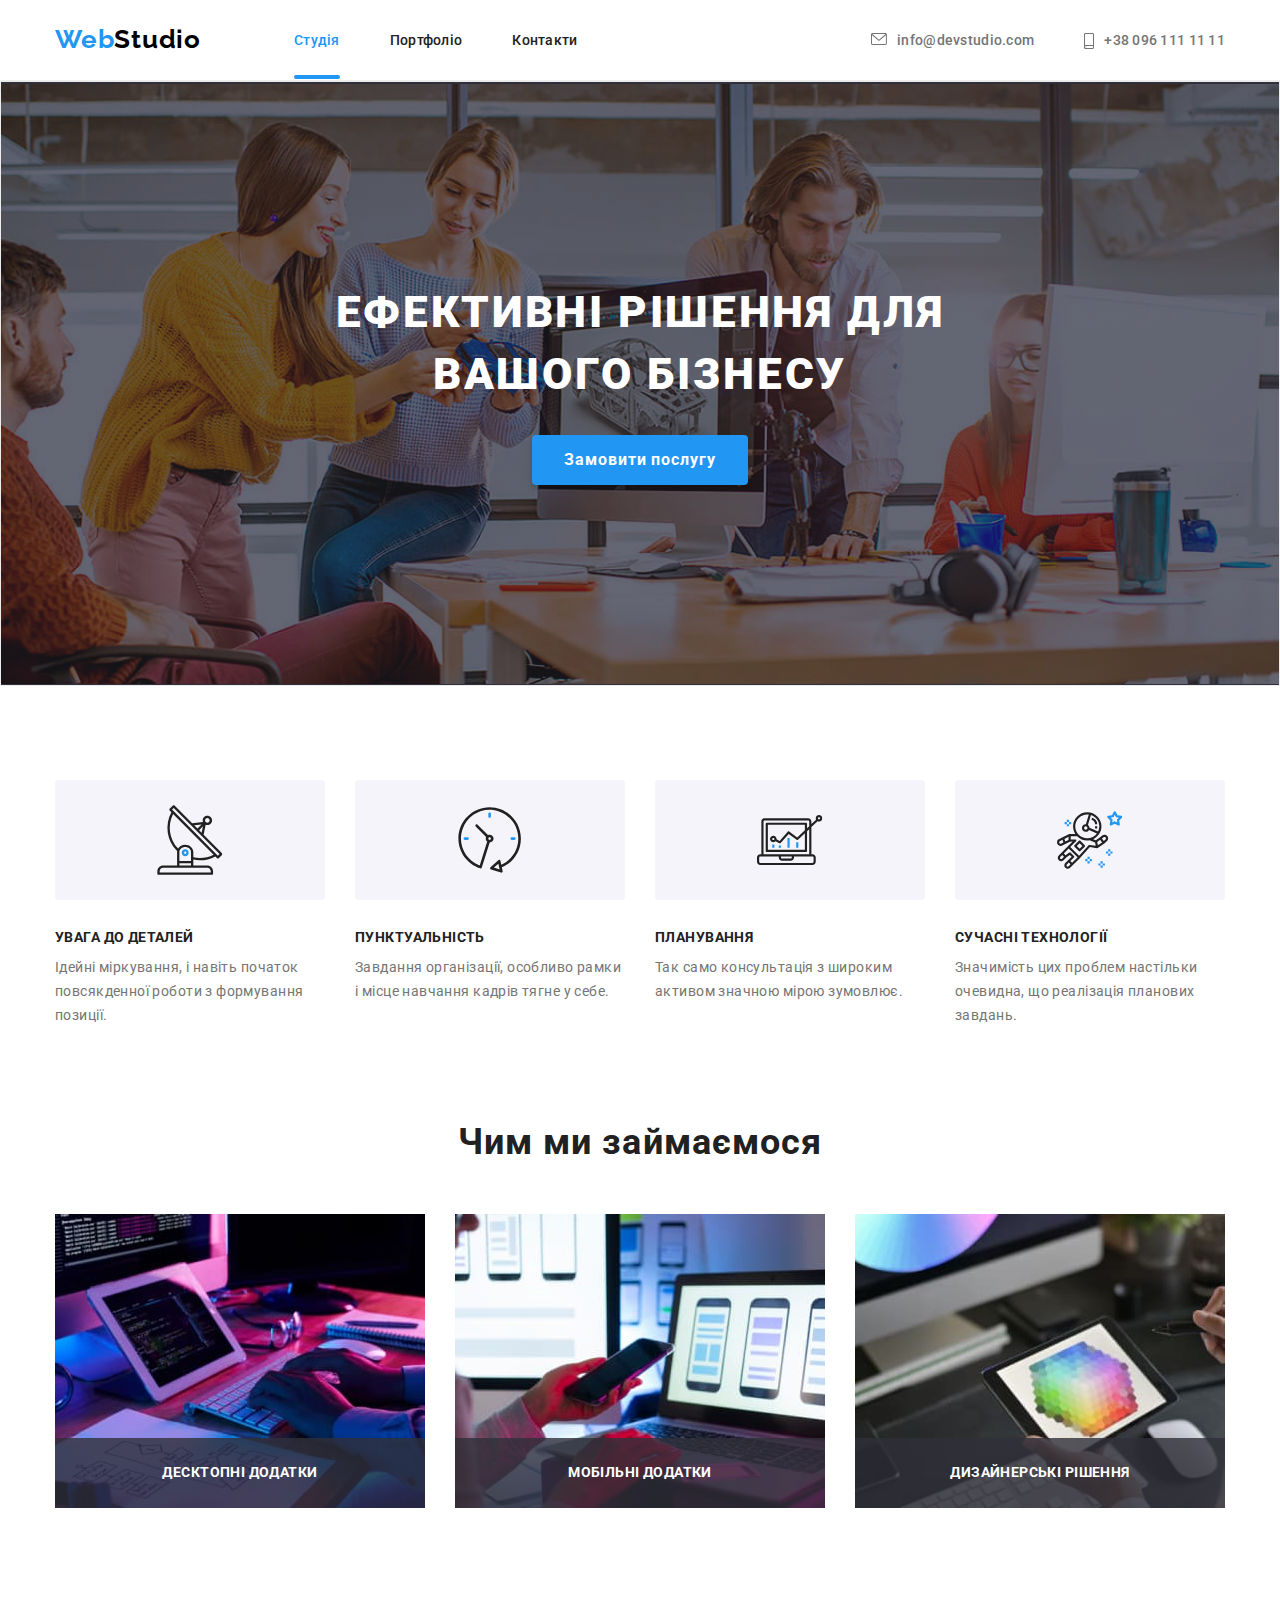
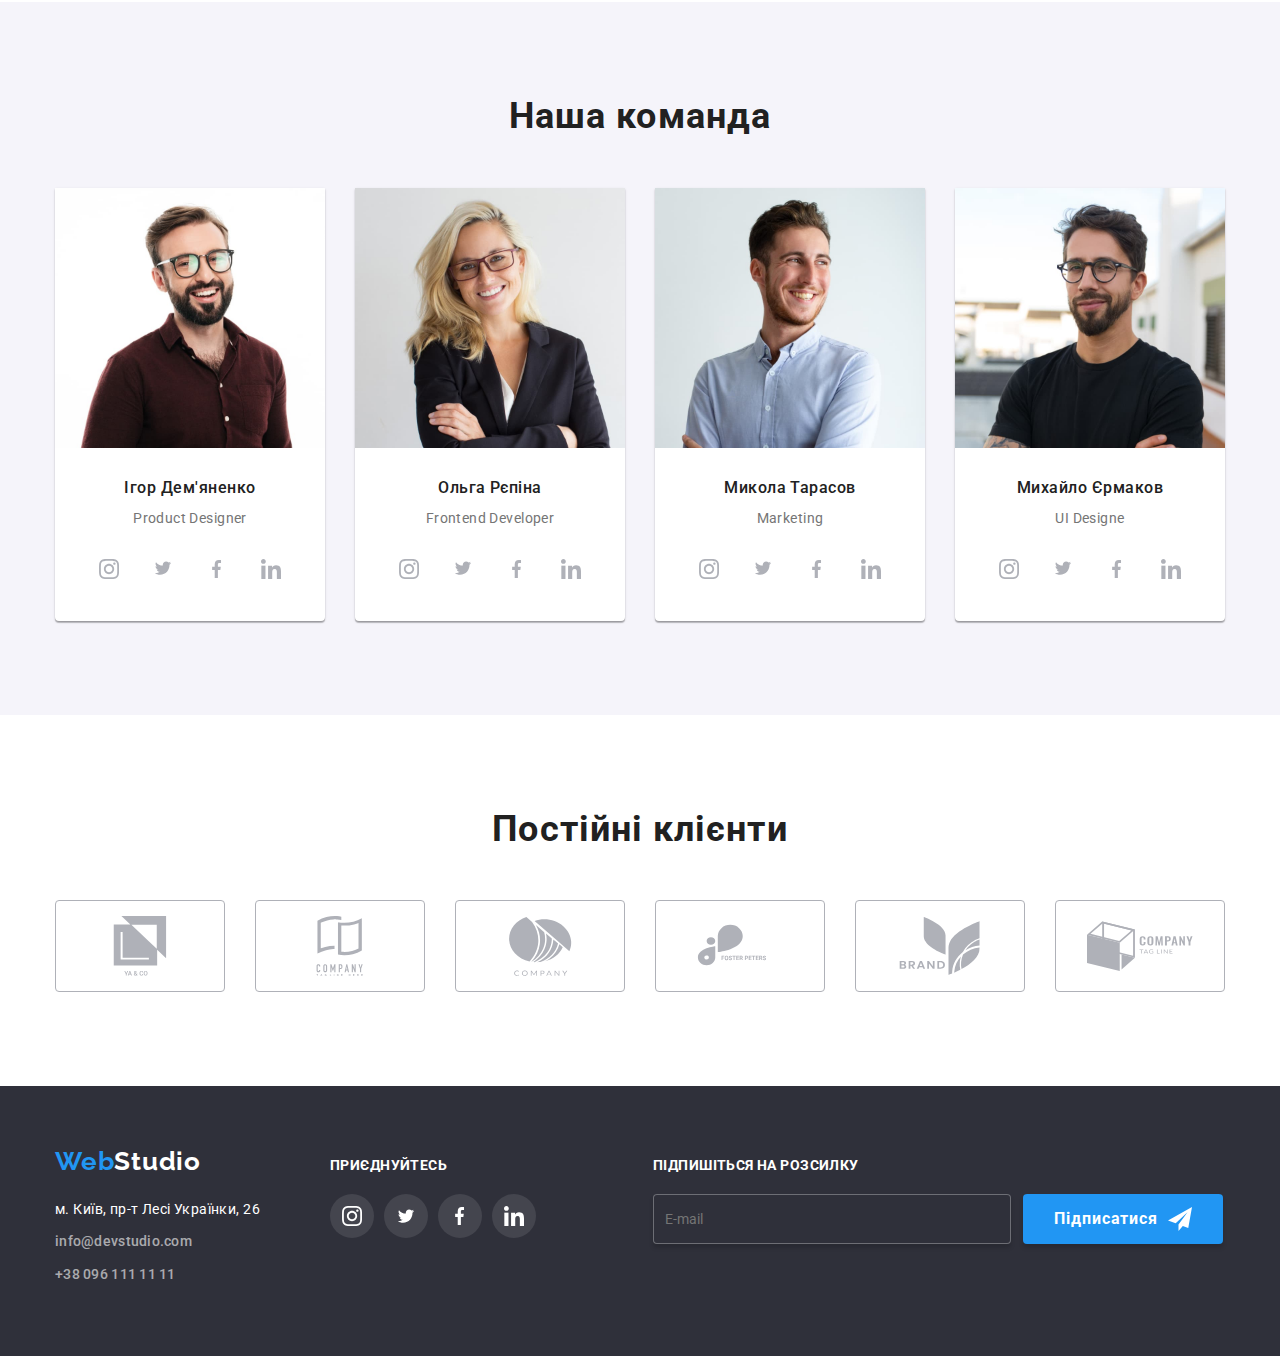
==== index.html @ 9fd71c1f "Добавляет файлы с прошлого ДЗ" ====
<!DOCTYPE html>
<html lang="uk">
  <head>
    <meta charset="UTF-8" />
    <meta http-equiv="X-UA-Compatible" content="IE=edge" />
    <meta name="viewport" content="width=device-width, initial-scale=1.0" />
    <link
      rel="stylesheet"
      href="https://cdnjs.cloudflare.com/ajax/libs/modern-normalize/1.1.0/modern-normalize.min.css"
    />
    <link rel="preconnect" href="https://fonts.googleapis.com" />
    <link rel="preconnect" href="https://fonts.gstatic.com" crossorigin />
    <link
      href="https://fonts.googleapis.com/css2?family=Raleway:wght@700&family=Roboto:wght@400;500;700;900&display=swap"
      rel="stylesheet"
    />
    <link rel="stylesheet" href="./css/styles.css" />
    <link rel="stylesheet" href="./css/main.min.css">
    <link rel="stylesheet" href="./css/modal.css">
    <title>Web Studio</title>
  </head>
  <body>
    <header class="header">
      <div class="container">
        <div class="header__flex">
            <nav class="header__nav">
              <a class="logo header__logo" href="./index.html"><span class="logo__cover">Web</span>Studio</a>
                <ul class="list header__list">
                  <li>
                    <a class="link header__link--active" href="./index.html">Студія</a>
                  </li>
                  <li>
                    <a class="link header__link" href="./portfolio.html">Портфоліо</a>
                  </li>
                  <li>
                    <a class="link header__link" href="#">Контакти</a>
                  </li>
                </ul>
              </nav>
            <ul class="list header__list-contact">
              <li>
                <a class="link contact header__contact" href="mailto:info@devstudio.com">
                    <svg width="16" height="12">
                    <use href="./images/icons.svg#envelope"></use>
                  </svg>info@devstudio.com
              </a>
              </li>
              <li>
                <a class="link contact header__contact" href="tel:+380961111111"><svg width="10" height="16">
                  <use class="icon" href="./images/icons.svg#smartphone">
                  </use>
                </svg>+38 096 111 11 11</a>
              </li>
            </ul>
        </div>
      </div>
    </header>
    <main>
      <section class="hero">
        <div class="container"> 
          <h1 class="hero__title">Ефективні рішення для вашого бізнесу</h1>
          <button class="button hero__button" data-modal-open type="button">
            <span class="button__text">Замовити послугу<span>
          </button>
        </div>
      </section>
      <section class="features">
        <div class="container">
            <h2 class="visually-hidden">Особливості</h2>
          <ul class="list list-cards">
            <li class="list-cards__card">
              <div class="features__icon">
                <svg width="65.32" height="70">
                  <use href="./images/icons.svg#group"></use>
                </svg>
              </div>
              <h3 class="features__title">Увага до деталей</h3>
              <p class="features__text">
                Ідейні міркування, і навіть початок повсякденної роботи з формування позиції.
              </p>
            </li>
            <li class="list-cards__card">
              <div class="features__icon">
                <svg width="65.32" height="70">
                  <use href="./images/icons.svg#clock"></use>
                </svg>
              </div>
              <h3 class="features__title">Пунктуальність</h3>
              <p class="features__text">Завдання організації, особливо рамки і місце навчання кадрів тягне у себе.</p>
            </li>
            <li class="list-cards__card">
              <div class="features__icon">
                <svg width="65.32" height="70">
                  <use href="./images/icons.svg#diagram"></use>
                </svg>
              </div>
              <h3 class="features__title">Планування</h3>
              <p class="features__text">Так само консультація з широким активом значною мірою зумовлює.</p>
            </li>
            <li class="list-cards__card">
              <div class="features__icon">
                <svg width="65.32" height="70">
                  <use href="./images/icons.svg#astronaut"></use>
                </svg>
              </div>
              <h3 class="features__title">Сучасні технології</h3>
              <p class="features__text">
                Значимість цих проблем настільки очевидна, що реалізація планових завдань.
              </p>
            </li>
          </ul>
        </div>
      </section>
      <section class="development">
        <div class="container">
            <h2 class="title title--center">Чим ми займаємося</h2>
          <ul class="list list-cards">
            <li class="development__item"><img src="./images/1.jpg" alt="розробка програми" width="370" height="294" />
            <div class="development__label">
                <h3 class="development__title">Десктопні додатки</h3>
              </div>
            </li>
            <li class="development__item">
              <img 
                src="./images/2.jpg"
                alt="розробка дизайну для мобільних програм"
                width="370"
                height="294"
              />
              <div class="development__label">
                <h3 class="development__title">Мобільні додатки</h3>
              </div>
            </li>
            <li class="development__item">
              <img src="./images/3.jpg" alt="вибір кольору до дизайну" width="370" height="294" />
              <div class="development__label">
                <h3 class="development__title">Дизайнерські рішення</h3>
              </div>
            </li>
          </ul>
        </div>
      </section>
     <section class="employee">
        <div class="container">
          <h2 class="title title--center">Наша команда</h2>
          <ul class="list list-cards">
            <li class="list-cards__card employee__cart">
              <img
                src="./images/4.jpg"
                alt="чоловік у червоній сорочці на білому тлі"
                width="270"
                height="260"
              />
              <div class="employee__label">
                <h3 class="employee__title">Ігор Дем'яненко</h3>
                <span class="employee__text">Product Designer</span>
                <ul class="list list-social employee__list">
                <li class="list-social__item">
                  <a class="link-social" href="">
                    <svg width="20" height="20">
                      <use href="./images/icons.svg#instagram"></use>
                    </svg>
                  </a>
                </li>
                <li class="list-social__item">
                  <a class="link-social" href="">
                    <svg width="20" height="16.25">
                      <use href="./images/icons.svg#twitter"></use>
                    </svg>
                  </a>
                </li>
                <li class="list-social__item">
                  <a class="link-social" href="">
                    <svg class="social-icon" width="10" height="20">
                      <use href="./images/icons.svg#facebook"></use>
                    </svg>
                  </a>
                </li>
                <li class="list-social__item">
                  <a class="link-social" href="">
                    <svg class="social-icon" width="20" height="20">
                      <use href="./images/icons.svg#linkedin"></use>
                    </svg>
                  </a>
                </li>
              </ul>
            </div>
            </li>
            <li class="list-cards__card employee__cart">
              <img
                src="./images/5.jpg"
                alt="женьшина в чорний жакет на білому тлі"
                width="270"
                height="260"
              />
              <div class="employee__label">
                <h3 class="employee__title">Ольга Рєпіна</h3>
                <span class="employee__text">Frontend Developer</span>
                <ul class="list list-social employee__list">
                  <li class="list-social__item">
                    <a class="link-social" href="">
                    <svg width="20" height="20">
                      <use href="./images/icons.svg#instagram"></use>
                    </svg>
                  </a>
                </li>
                <li class="list-social__item">
                  <a class="link-social" href="">
                    <svg width="20" height="16.25">
                      <use href="./images/icons.svg#twitter"></use>
                    </svg>
                  </a>
                </li>
                <li class="list-social__item">
                  <a class="link-social" href="">
                    <svg class="social-icon" width="10" height="20">
                      <use href="./images/icons.svg#facebook"></use>
                    </svg>
                  </a>
                </li>
                <li class="list-social__item">
                  <a class="link-social" href="">
                    <svg class="social-icon" width="20" height="20">
                      <use href="./images/icons.svg#linkedin"></use>
                    </svg>
                  </a>
                </li>
              </ul>
              </div>
            </li>
            <li class="list-cards__card employee__cart">
              <img
                src="./images/6.jpg"
                alt="чоловік у синій сорочці на білому тлі"
                width="270"
                height="260"
              />
              <div class="employee__label">
                <h3 class="employee__title">Микола Тарасов</h3>
                <span class="employee__text">Marketing</span>
                <ul class="list list-social employee__list">
                  <li class="list-social__item">
                    <a class="link-social" href="">
                    <svg width="20" height="20">
                      <use href="./images/icons.svg#instagram"></use>
                    </svg>
                    </a>
                </li>
                <li class="list-social__item">
                  <a class="link-social" href="">
                    <svg width="20" height="16.25">
                      <use href="./images/icons.svg#twitter"></use>
                    </svg>
                  </a>
                </li>
                <li class="list-social__item">
                  <a class="link-social" href="">
                    <svg class="social-icon" width="10" height="20">
                      <use href="./images/icons.svg#facebook"></use>
                    </svg>
                  </a>
                </li>
                <li class="list-social__item">
                  <a class="link-social" href="">
                    <svg class="social-icon" width="20" height="20">
                      <use href="./images/icons.svg#linkedin"></use>
                    </svg>
                  </a>
                </li>
              </ul>
              </div>
            </li>
            <li class="list-cards__card employee__cart">
              <img
                src="./images/7.jpg"
                alt="чоловік у чорній футболці на даху"
                width="270"
                height="260"
              />
              <div class="employee__label">
                <h3 class="employee__title">Михайло Єрмаков</h3>
                <span class="employee__text">UI Designe</span>
                  <ul class="list list-social employee__list">
                <li class="list-social__item">
                  <a class="link-social" href="">
                    <svg width="20" height="20">
                      <use href="./images/icons.svg#instagram"></use>
                    </svg>
                  </a>
                </li>
                <li class="list-social__item">
                  <a class="link-social" href="">
                    <svg width="20" height="16.25">
                      <use href="./images/icons.svg#twitter"></use>
                    </svg>
                  </a>
                </li>
                <li class="list-social__item">
                  <a class="link-social" href="">
                    <svg class="social-icon" width="10" height="20">
                      <use href="./images/icons.svg#facebook"></use>
                    </svg>
                  </a>
                </li>
                <li class="list-social__item">
                  <a class="link-social" href="">
                    <svg class="social-icon" width="20" height="20">
                      <use href="./images/icons.svg#linkedin"></use>
                    </svg>
                  </a>
                </li>
              </ul>
              </div>
            </li>
          </ul>
        </div>
      </section>
      <section  class="clients">
        <div class="container">
          <h2 class="title title--center">Постійні клієнти</h2>
          <ul class="list">
            <li>
              <a class="clients__link" href="">
                <svg width="106" height="60">
                  <use href="./images/icons.svg#company-1"></use>
                </svg>
              </a>
            </li>
            <li>
              <a class="clients__link" href="">
                <svg width="106" height="60">
                  <use href="./images/icons.svg#company-2"></use>
                </svg>
              </a>
            </li>
            <li>
              <a class="clients__link" href="">
                <svg width="106" height="60">
                  <use href="./images/icons.svg#company-3"></use>
                </svg>
              </a>
            </li>
            <li>
              <a class="clients__link" href="">
                <svg width="106" height="60">
                  <use href="./images/icons.svg#company-4"></use>
                </svg>
              </a>
            </li>
            <li>
              <a class="clients__link" href="">
                <svg width="106" height="60">
                  <use href="./images/icons.svg#company-5"></use>
                </svg>
              </a>
            </li>
            <li>
              <a class="clients__link" href="">
                <svg width="106" height="60">
                  <use href="./images/icons.svg#company-6"></use>
                </svg>
              </a>
            </li>
          </ul>
        </div>
      </section>
    </main>
    <footer class="footer">
      <div class="container footer__container">
        <div class="footer__contact"> 
          <a class="logo footer__logo" href="./index.html">
          <span class="logo__cover">Web</span>Studio</a>
        <address class="list footer__list">
          <li class="footer__item"><span class="footer__text">м. Київ, пр-т Лесі Українки, 26</span></li>
          <li class="footer__item"><a class="link contact" href="mailto:info@devstudio.com">info@devstudio.com</a></li>
          <li class="footer__item"><a class="link contact" href="tel:+380961111111">+38 096 111 11 11</a></li>
        </address>
      </div>
        <div class="footer__social">
          <h3 class="footer__title">Приєднуйтесь</h3>
          <ul class="list list-social" >
            <li class="list-social__item">
              <a  class="link-social footer__link-social" href="">
                <!-- class="social-icon" -->
                <svg width="20" height="20">
                  <use href="./images/icons.svg#instagram"></use>
                </svg>
              </a>
            </li>
            <li class="list-social__item">
              <a class="link-social footer__link-social" href="">
                <svg width="20" height="16.25">
                  <use href="./images/icons.svg#twitter"></use>
                </svg>
              </a>
            </li>
            <li class="list-social__item">
              <a class="link-social footer__link-social" href="">
                <svg class="social-icon" width="10" height="20">
                  <use href="./images/icons.svg#facebook"></use>
                </svg>
              </a>
            </li>
            <li class="list-social__item">
              <a class="link-social footer__link-social" href="">
                <svg width="20" height="20">
                  <use href="./images/icons.svg#linkedin"></use>
                </svg>
              </a>
            </li>
          </ul>
        </div>
        <div class="footer__subscription">
          <h3 class="footer__title">Підпишіться на розсилку</h3>
          <form class="footer__form" name="subscription-form">
            <label for="subscription" class="visually-hidden">E-mail</label>
            <input type="email" id="subscription" class="footer__input" placeholder="E-mail">
            <button type="submit" class="button footer__button">
            <span class="button__text">Підписатися</span>
            <svg class="footer__icon" width="24" height="24">
              <use href="./images/icons.svg#send-icon"></use>
            </svg>
          </button>
        </form>
        </div>
      </div>
    </footer>
    <div class="backdoor is-hidden" data-modal>
      <div class="modal">
        <buttom class="button-close modal__button-close" type="buttom" data-modal-close>
          <svg width="18" height="18">
            <use href="./images/icons.svg#close-icon"></use>
          </svg>
        </buttom>
        <form class="form modal__form">
            <h3 class="title title--center modal__title">Залиште свої дані, ми вам передзвонимо</h3>
            <div class="modal__field">
              <label for="name" class="form__label modal__label">Ім'я</label>
              <input type="text" name="user-name" id="name" class="form__input modal__input">
                <svg width="18" height="18" class="modal__icon">
                  <use href="./images/icons.svg#person-icon"></use>
                </svg>
            </div>
            <div class="modal__field">
              <label for="tel" class="form__label modal__label">Телефон</label>
              <input type="text" name="user-tel" id="tel" class="form__input modal__input">
              <svg width="18" height="18" class="modal__icon">
                <use href="./images/icons.svg#phone-icon"></use>
              </svg>
            </div>
            <div class="modal__field">
              <label for="email" class="form__label modal__label">Пошта</label>
              <input type="email" name="user-email" id="email" class="form__input modal__input">
              <svg width="18" height="18" class="modal__icon">
                <use href="./images/icons.svg#email-icon"></use>
              </svg>
            </div>
            <div class="modal__field">
              <label for="comment" class="form__label modal__ladel">Коментар</label>
              <textarea name="user-comment" id="comment" class="form__input form__comment modal__input modal__comment" placeholder="Введіть текст"></textarea>
            </div>
            <div class="checkbox modal__checkbox">
              <input type="checkbox" name="contract" id="contract" class="checkbox__input visually-hidden">
              <svg width="16" height="15" class="checkbox__icon modal__checkbox-icon">
                <use href="./images/icons.svg#check-icon"></use>
              </svg>
              <label class="modal__text" for="contract"> 
                <p>
                Погоджуюся з розсилкою та приймаю
                <a href="" class="modal__link">Умови договору</a>
                </p>
              </label>
            </div>
            <button type="submit" class="button modal__buttom"><span class="button__text">Відправити</span></button>
          </form>
      </div>
    </div>
    <script src="./js/modal.js"></script>
  </body>
</html>
---- css/main.min.css ----
body{color:#757575;background-color:#fff;font-family:"Roboto",sans-serif;font-size:14px;letter-spacing:.03em}img{display:block;max-width:100%;height:auto}h1,h2,h3,p,ul{margin:0px;padding:0px}.visually-hidden{position:absolute;white-space:nowrap;width:1px;height:1px;overflow:hidden;border:0;padding:0;clip:rect(0 0 0 0);-webkit-clip-path:inset(50%);clip-path:inset(50%);margin:-1px}.is-hidden{display:none;opacity:0;pointer-events:none;visibility:hidden}.container{width:1200px;margin-left:auto;margin-right:auto;padding-left:15px;padding-right:15px}.list{display:-webkit-box;display:-ms-flexbox;display:flex;-ms-flex-wrap:wrap;flex-wrap:wrap;gap:30px;list-style:none;-webkit-box-align:center;-ms-flex-align:center;align-items:center;-webkit-box-pack:center;-ms-flex-pack:center;justify-content:center}.link{color:inherit;-webkit-transition-property:color;transition-property:color;-webkit-transition-duration:250ms;transition-duration:250ms;-webkit-transition-timing-function:cubic-bezier(0.4, 0, 0.2, 1);transition-timing-function:cubic-bezier(0.4, 0, 0.2, 1);font-size:inherit;line-height:1.14;letter-spacing:.02em;text-decoration:none}.link:hover,.link:focus{color:#2196f3;fill:currentColor}.contact{color:inherit;font-weight:500;font-style:normal}.button{cursor:pointer;background-color:#2196f3;-webkit-box-shadow:0px 4px 4px rgba(0,0,0,.15);box-shadow:0px 4px 4px rgba(0,0,0,.15);border-radius:4px;font-family:inherit;font-weight:500;font-size:16px;border-radius:4px;line-height:1.6;letter-spacing:.03em;border:none}.button__text{color:#fff;font-weight:700;font-size:16px;line-height:1.8;letter-spacing:.06em}.title{margin-bottom:50px;color:#212121;font-weight:700;font-size:36px;line-height:1.16;letter-spacing:.03em}.title--center{text-align:center}.logo{color:#000;font-family:"Raleway";font-weight:700;font-size:26px;line-height:1.2;letter-spacing:.03em;text-decoration:none}.logo__cover{color:#2196f3}.list-cards{gap:30px;-webkit-box-align:baseline;-ms-flex-align:baseline;align-items:baseline}.list-cards__card{-ms-flex-preferred-size:270px;flex-basis:270px}.list-social{display:-webkit-box;display:-ms-flexbox;display:flex;-webkit-box-pack:center;-ms-flex-pack:center;justify-content:center;gap:10px}.list-social__item{width:44px;height:44px;border-radius:50%}.link-social{-webkit-transition-property:fill,background-color;transition-property:fill,background-color;-webkit-transition-duration:250ms;transition-duration:250ms;-webkit-transition-timing-function:cubic-bezier(0.4, 0, 0.2, 1);transition-timing-function:cubic-bezier(0.4, 0, 0.2, 1);fill:#afb1b8;display:-webkit-box;display:-ms-flexbox;display:flex;width:44px;height:44px;border-radius:50%;-webkit-box-pack:center;-ms-flex-pack:center;justify-content:center;-webkit-box-align:center;-ms-flex-align:center;align-items:center;gap:10px}.link-social:hover,.link-social:focus{background-color:#2196f3;fill:#fff}.form__label{font-size:12px;line-height:1.16;letter-spacing:.01em;cursor:pointer}.form__input{padding:11px 11px 11px 32px;width:100%;height:40px;border-radius:4px;border:1px solid rgba(33,33,33,.2);border-radius:4px;outline:none}.form__comment{resize:none;height:120px}.form__comment::-webkit-input-placeholder{font-size:12px;line-height:1.16;letter-spacing:.01em}.form__comment::-moz-placeholder{font-size:12px;line-height:1.16;letter-spacing:.01em}.form__comment:-ms-input-placeholder{font-size:12px;line-height:1.16;letter-spacing:.01em}.form__comment::-ms-input-placeholder{font-size:12px;line-height:1.16;letter-spacing:.01em}.form__comment::placeholder{font-size:12px;line-height:1.16;letter-spacing:.01em}.form__checkbox-icon{top:0px;left:12px}.checkbox{position:relative}.checkbox__icon{position:absolute;border:2px solid #212121;border-radius:4px}.checkbox__input:checked+.checkbox__icon{background-color:#2196f3;border:none}.button-close{display:-webkit-box;display:-ms-flexbox;display:flex;-webkit-box-align:center;-ms-flex-align:center;align-items:center;-webkit-box-pack:center;-ms-flex-pack:center;justify-content:center;-webkit-transition-property:fill;transition-property:fill;-webkit-transition-duration:250ms;transition-duration:250ms;-webkit-transition-timing-function:cubic-bezier(0.4, 0, 0.2, 1);transition-timing-function:cubic-bezier(0.4, 0, 0.2, 1)}.button-close:hover,.button-close:focus{fill:#2196f3}.header{border-bottom:1px solid #ececec}.header__flex{display:-webkit-box;display:-ms-flexbox;display:flex;-webkit-box-align:center;-ms-flex-align:center;align-items:center;-webkit-box-pack:justify;-ms-flex-pack:justify;justify-content:space-between}.header__nav{display:-webkit-box;display:-ms-flexbox;display:flex;-webkit-box-align:center;-ms-flex-align:center;align-items:center;gap:93px}.header__list{gap:50px}.header__link{position:relative;padding-top:33px;padding-bottom:31px;color:#212121;font-weight:500;line-height:1.14;letter-spacing:.02em}.header__link::after{display:block;position:absolute;bottom:0px;-webkit-transform:scaleX(0);transform:scaleX(0);-webkit-transition-property:-webkit-transform;transition-property:-webkit-transform;transition-property:transform;transition-property:transform, -webkit-transform;-webkit-transition-duration:250ms;transition-duration:250ms;-webkit-transition-timing-function:cubic-bezier(0.4, 0, 0.2, 1);transition-timing-function:cubic-bezier(0.4, 0, 0.2, 1);background-color:#2196f3;border-radius:2px;width:100%;height:4px;content:""}.header__link:hover::after,.header__link:focus::after{-webkit-transform:scaleX(1);transform:scaleX(1)}.header__link--active{position:relative;padding-top:33px;padding-bottom:31px;font-weight:500;line-height:1.14;letter-spacing:.02em;color:#2196f3}.header__link--active::after{display:block;position:absolute;bottom:0px;background-color:#2196f3;border-radius:2px;width:100%;height:4px;content:""}.header__logo{padding-top:24px;padding-bottom:25px}.header__list-contact{gap:50px;fill:currentColor;font-weight:500;line-height:1.14;letter-spacing:.02em}.header__contact{display:-webkit-box;display:-ms-flexbox;display:flex;padding-top:33px;padding-bottom:31px;gap:10px}.hero{border:1px solid #ececec;background-image:-webkit-gradient(linear, left top, left bottom, from(rgba(47, 48, 58, 0.4)), to(rgba(47, 48, 58, 0.4))),url("../images/hero-image.jpg");background-image:linear-gradient(rgba(47, 48, 58, 0.4), rgba(47, 48, 58, 0.4)),url("../images/hero-image.jpg");background-size:1600px;background-repeat:no-repeat;background-position:center;padding-bottom:200px;padding-top:200px;background-color:#2f303a}.hero__title{margin-bottom:30px;text-align:center;margin-left:auto;margin-right:auto;max-width:696px;color:#fff;font-weight:900;font-size:44px;line-height:1.4;letter-spacing:.06em;text-transform:uppercase}.hero__button{display:block;padding:0px;margin-left:auto;margin-right:auto;width:216px;height:50px}.hero__button-text{padding:10px 32px}.features{padding-top:94px;padding-bottom:0px}.features__icon{display:-webkit-box;display:-ms-flexbox;display:flex;-webkit-box-pack:center;-ms-flex-pack:center;justify-content:center;-webkit-box-align:center;-ms-flex-align:center;align-items:center;margin-bottom:30px;width:270px;height:120px;background:#f5f4fa;border-radius:4px}.features__title{margin-bottom:10px;color:#212121;font-weight:700;font-size:inherit;line-height:1.14;letter-spacing:.03em;text-transform:uppercase}.features__text{line-height:1.71em}.development{padding-top:94px;padding-bottom:94px}.development__item{position:relative}.development__label{position:absolute;bottom:0px;left:0px;padding-top:27px;background-color:rgba(47,48,58,.8);width:370px;height:70px}.development__title{text-align:center;font-weight:700;font-size:14px;line-height:1.14em;text-transform:uppercase;color:#fff}.employee{background-color:#f5f4fa;padding-top:94px;padding-bottom:94px}.employee__cart{background-color:#fff;-webkit-box-shadow:0px 1px 3px rgba(0,0,0,.12),0px 1px 1px rgba(0,0,0,.14),0px 2px 1px rgba(0,0,0,.2);box-shadow:0px 1px 3px rgba(0,0,0,.12),0px 1px 1px rgba(0,0,0,.14),0px 2px 1px rgba(0,0,0,.2);border-radius:0px 0px 4px 4px}.employee__label{text-align:center;padding-top:30px;padding-bottom:30px}.employee__title{margin-bottom:10px;color:#212121;font-weight:500;font-size:16px;line-height:1.19;letter-spacing:.03em}.employee__text{line-height:1.71}.employee__list{margin-top:16px}.clients{padding-top:94px;padding-bottom:94px}.clients__link{display:-webkit-box;display:-ms-flexbox;display:flex;-webkit-box-pack:center;-ms-flex-pack:center;justify-content:center;-webkit-box-align:center;-ms-flex-align:center;align-items:center;-webkit-transition-property:fill,border-color;transition-property:fill,border-color;-webkit-transition-duration:250ms;transition-duration:250ms;-webkit-transition-timing-function:cubic-bezier(0.4, 0, 0.2, 1);transition-timing-function:cubic-bezier(0.4, 0, 0.2, 1);fill:#afb1b8;width:170px;height:92px;border:1px solid #afb1b8;border-radius:4px}.clients__link:hover,.clients__link:focus{border-color:#2196f3;fill:#2196f3}.footer{padding-top:60px;padding-bottom:60px;background-color:#2f303a}.footer__container{display:-webkit-box;display:-ms-flexbox;display:flex;-webkit-box-align:baseline;-ms-flex-align:baseline;align-items:baseline}.footer__list{display:block}.footer__item{margin-bottom:9px}.footer__text{color:#fff;font-style:inherit;font-style:normal}.footer__link-social{background-color:rgba(255,255,255,.1);fill:#fff}.footer__contact{-webkit-box-pack:center;-ms-flex-pack:center;justify-content:center;-webkit-box-align:baseline;-ms-flex-align:baseline;align-items:baseline;color:rgba(255,255,255,.6);font-weight:400;line-height:1.7;letter-spacing:.03em}.footer__logo{display:block;margin-bottom:20px;color:#fff}.footer__title{margin-bottom:20px;color:#fff;font-size:14px;font-weight:700;line-height:1.14;letter-spacing:.03em;text-transform:uppercase}.footer__social{margin-left:70px}.footer__subscription{margin-left:117px}.footer__form{display:-webkit-box;display:-ms-flexbox;display:flex;-webkit-box-pack:center;-ms-flex-pack:center;justify-content:center;-webkit-box-align:end;-ms-flex-align:end;align-items:flex-end}.footer__input{color:#fff;padding:11px;background-color:#2f303a;-webkit-box-shadow:0px 4px 4px rgba(0,0,0,.15);box-shadow:0px 4px 4px rgba(0,0,0,.15);outline:none;border-radius:4px;border:1px solid rgba(255,255,255,.3);width:358px;height:50px}.footer__button{display:-webkit-box;display:-ms-flexbox;display:flex;-webkit-box-align:center;-ms-flex-align:center;align-items:center;-webkit-box-pack:center;-ms-flex-pack:center;justify-content:center;margin-left:12px;width:200px;height:50px}.footer__icon{margin-left:10px;fill:#fff}.backdoor{position:fixed;opacity:1;-webkit-transition-property:opacity,visibility;transition-property:opacity,visibility;-webkit-transition-duration:250ms;transition-duration:250ms;-webkit-transition-timing-function:cubic-bezier(0.4, 0, 0.2, 1);transition-timing-function:cubic-bezier(0.4, 0, 0.2, 1);left:0px;top:0px;width:100%;height:100%;background-color:rgba(0,0,0,.2)}.modal{position:absolute;-webkit-transition-property:border-color,visibility;transition-property:border-color,visibility;-webkit-transition-duration:250ms;transition-duration:250ms;-webkit-transition-timing-function:cubic-bezier(0.4, 0, 0.2, 1);transition-timing-function:cubic-bezier(0.4, 0, 0.2, 1);top:50%;left:50%;-webkit-transform:translate(-50%, -50%);transform:translate(-50%, -50%);z-index:3;width:528px;height:581px;background-color:#fff}.modal__form{margin:40px}.modal__title{margin-bottom:12px;font-size:20px;line-height:1.15}.modal__field{position:relative;margin-bottom:10px}.modal__label{display:block;margin-bottom:4px}.modal__input{cursor:pointer;-webkit-transition-property:border-color;transition-property:border-color;-webkit-transition-duration:250ms;transition-duration:250ms;-webkit-transition-timing-function:cubic-bezier(0.4, 0, 0.2, 1);transition-timing-function:cubic-bezier(0.4, 0, 0.2, 1)}.modal__input:hover,.modal__input:focus{border-color:#2196f3}.modal__icon{-webkit-transition-property:fill;transition-property:fill;-webkit-transition-duration:250ms;transition-duration:250ms;-webkit-transition-timing-function:cubic-bezier(0.4, 0, 0.2, 1);transition-timing-function:cubic-bezier(0.4, 0, 0.2, 1);position:absolute;left:12px;top:28px;cursor:pointer}.modal__input:hover~.modal__icon,.modal__input:focus~.modal__icon{fill:#2196f3}.modal__link{color:#2196f3;cursor:pointer}.modal__buttom{display:block;margin-left:auto;margin-right:auto;width:200px;height:50px}.modal__checkbox{margin-bottom:30px}.modal__checkbox-icon{position:absolute;top:0px;left:12px}.modal__text{text-align:center;cursor:pointer}.modal__comment{margin-bottom:10px}.modal__button-close{position:absolute;border-radius:50%;right:8px;top:8px;width:30px;height:30px;background-color:#fff;cursor:pointer}.modal__button-close:hover,.modal__button-close:focus{fill:#2196f3}.project{padding-top:94px;padding-bottom:94px}.project__list-button{gap:8px;margin-bottom:56px}.project__button{-webkit-transition-property:background-color,-webkit-box-shadow;transition-property:background-color,-webkit-box-shadow;transition-property:background-color,box-shadow;transition-property:background-color,box-shadow,-webkit-box-shadow;-webkit-transition-duration:250ms;transition-duration:250ms;-webkit-transition-timing-function:cubic-bezier(0.4, 0, 0.2, 1);transition-timing-function:cubic-bezier(0.4, 0, 0.2, 1);color:#212121;background-color:#f5f4fa;background-color:#f5f4fa;border-radius:4px;padding:6px 22px;border:none}.project__button-text{-webkit-transition-property:color;transition-property:color;-webkit-transition-duration:250ms;transition-duration:250ms;-webkit-transition-timing-function:cubic-bezier(0.4, 0, 0.2, 1);transition-timing-function:cubic-bezier(0.4, 0, 0.2, 1);font-weight:500;font-size:16px;line-height:1.6;text-align:center;letter-spacing:.03em;color:#212121}.project__button:hover,.project__button:focus{background-color:#2196f3;-webkit-box-shadow:0px 3px 1px rgba(0,0,0,.1),0px 1px 2px rgba(0,0,0,.08),0px 2px 2px rgba(0,0,0,.12);box-shadow:0px 3px 1px rgba(0,0,0,.1),0px 1px 2px rgba(0,0,0,.08),0px 2px 2px rgba(0,0,0,.12)}.project__button:hover .project__button-text,.project__button:focus .project__button-text{color:#fff}.project__card{position:relative;overflow:hidden;-webkit-transition-property:-webkit-box-shadow;transition-property:-webkit-box-shadow;transition-property:box-shadow;transition-property:box-shadow, -webkit-box-shadow;-webkit-transition-duration:250ms;transition-duration:250ms;-webkit-transition-timing-function:cubic-bezier(0.4, 0, 0.2, 1);transition-timing-function:cubic-bezier(0.4, 0, 0.2, 1);background-color:#fff;border:1px solid #eee;width:370px}.project__card:focus,.project__card:hover{-webkit-box-shadow:0px 1px 1px rgba(0,0,0,.12),0px 4px 4px rgba(0,0,0,.06),1px 4px 6px rgba(0,0,0,.16);box-shadow:0px 1px 1px rgba(0,0,0,.12),0px 4px 4px rgba(0,0,0,.06),1px 4px 6px rgba(0,0,0,.16)}.project__link{overflow:hidden;text-decoration:none}.project__description{position:absolute;left:0px;top:0px;width:100%;height:100%;-webkit-transform:translateY(100%);transform:translateY(100%);-webkit-transition-property:-webkit-transform;transition-property:-webkit-transform;transition-property:transform;transition-property:transform, -webkit-transform;-webkit-transition-duration:250ms;transition-duration:250ms;-webkit-transition-timing-function:cubic-bezier(0.4, 0, 0.2, 1);transition-timing-function:cubic-bezier(0.4, 0, 0.2, 1);background-color:rgba(33,150,243,.9)}.project__description-text{font-size:18px;line-height:1.55em;letter-spacing:.03em;color:#fff;margin:63px 24px}.project__link:hover .project__description,.project__link:focus .project__description{-webkit-transform:translateY(0%);transform:translateY(0%)}.project__text{position:relative;z-index:1;padding:20px 24px;border:1px solid #eee;background-color:#fff}.project__title{margin-bottom:4px;color:#212121;font-weight:700;font-size:18px;line-height:2;letter-spacing:.06em}.project__subtitle{color:#757575;font-size:16px;line-height:1.8;letter-spacing:.03em}/*# sourceMappingURL=main.min.css.map */
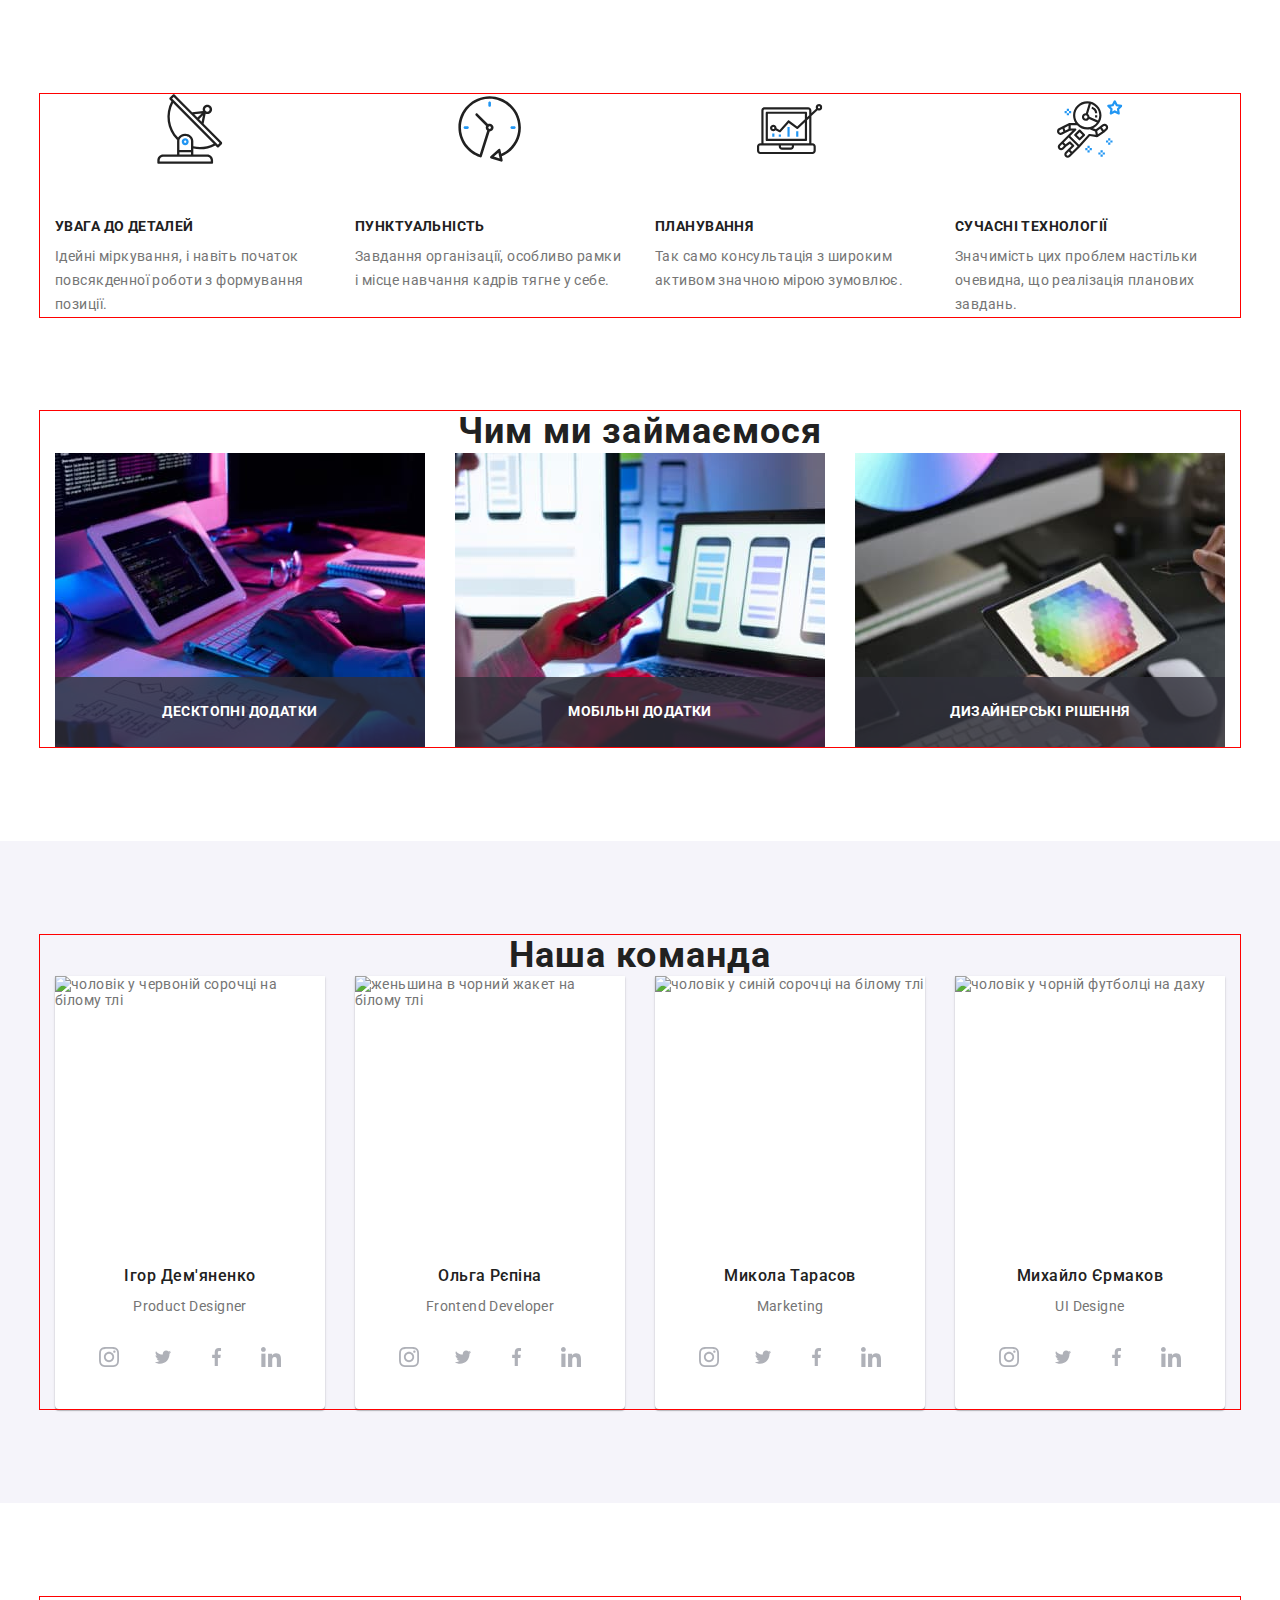
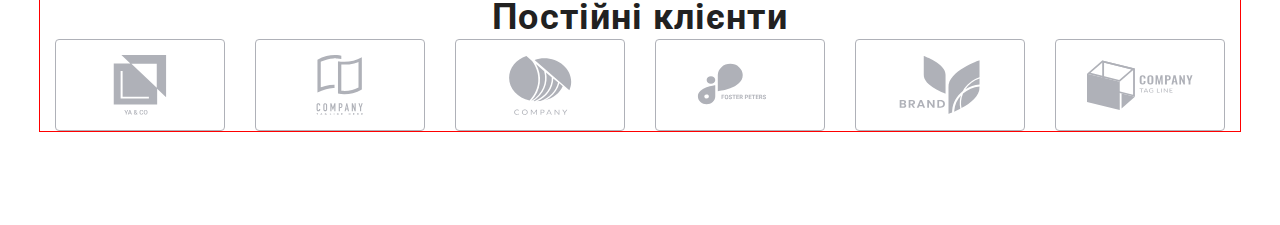
==== commit 468adbf7: "Добавляйте фото" ====
--- a/index.html
+++ b/index.html
@@ -15,12 +15,12 @@
       rel="stylesheet"
     />
     <link rel="stylesheet" href="./css/styles.css" />
-    <link rel="stylesheet" href="./css/main.min.css">
-    <link rel="stylesheet" href="./css/modal.css">
+    <link rel="stylesheet" href="./css/main.min.css" />
+    <link rel="stylesheet" href="./css/modal.css" />
     <title>Web Studio</title>
   </head>
   <body>
-    <header class="header">
+    <!-- <header class="header">
       <div class="container">
         <div class="header__flex">
             <nav class="header__nav">
@@ -54,19 +54,19 @@
             </ul>
         </div>
       </div>
-    </header>
+    </header> -->
     <main>
-      <section class="hero">
+      <!-- <section class="hero">
         <div class="container"> 
           <h1 class="hero__title">Ефективні рішення для вашого бізнесу</h1>
           <button class="button hero__button" data-modal-open type="button">
             <span class="button__text">Замовити послугу<span>
           </button>
         </div>
-      </section>
+      </section> -->
       <section class="features">
         <div class="container">
-            <h2 class="visually-hidden">Особливості</h2>
+          <h2 class="visually-hidden">Особливості</h2>
           <ul class="list list-cards">
             <li class="list-cards__card">
               <div class="features__icon">
@@ -86,7 +86,9 @@
                 </svg>
               </div>
               <h3 class="features__title">Пунктуальність</h3>
-              <p class="features__text">Завдання організації, особливо рамки і місце навчання кадрів тягне у себе.</p>
+              <p class="features__text">
+                Завдання організації, особливо рамки і місце навчання кадрів тягне у себе.
+              </p>
             </li>
             <li class="list-cards__card">
               <div class="features__icon">
@@ -95,7 +97,9 @@
                 </svg>
               </div>
               <h3 class="features__title">Планування</h3>
-              <p class="features__text">Так само консультація з широким активом значною мірою зумовлює.</p>
+              <p class="features__text">
+                Так само консультація з широким активом значною мірою зумовлює.
+              </p>
             </li>
             <li class="list-cards__card">
               <div class="features__icon">
@@ -113,15 +117,16 @@
       </section>
       <section class="development">
         <div class="container">
-            <h2 class="title title--center">Чим ми займаємося</h2>
+          <h2 class="title title--center">Чим ми займаємося</h2>
           <ul class="list list-cards">
-            <li class="development__item"><img src="./images/1.jpg" alt="розробка програми" width="370" height="294" />
-            <div class="development__label">
+            <li class="development__item">
+              <img src="./images/1.jpg" alt="розробка програми" width="370" height="294" />
+              <div class="development__label">
                 <h3 class="development__title">Десктопні додатки</h3>
               </div>
             </li>
             <li class="development__item">
-              <img 
+              <img
                 src="./images/2.jpg"
                 alt="розробка дизайну для мобільних програм"
                 width="370"
@@ -140,11 +145,11 @@
           </ul>
         </div>
       </section>
-     <section class="employee">
+      <section class="employee">
         <div class="container">
           <h2 class="title title--center">Наша команда</h2>
           <ul class="list list-cards">
-            <li class="list-cards__card employee__cart">
+            <li class="list-cards__card list-cards__card employee__cart">
               <img
                 src="./images/4.jpg"
                 alt="чоловік у червоній сорочці на білому тлі"
@@ -155,36 +160,36 @@
                 <h3 class="employee__title">Ігор Дем'яненко</h3>
                 <span class="employee__text">Product Designer</span>
                 <ul class="list list-social employee__list">
-                <li class="list-social__item">
-                  <a class="link-social" href="">
-                    <svg width="20" height="20">
-                      <use href="./images/icons.svg#instagram"></use>
-                    </svg>
-                  </a>
-                </li>
-                <li class="list-social__item">
-                  <a class="link-social" href="">
-                    <svg width="20" height="16.25">
-                      <use href="./images/icons.svg#twitter"></use>
-                    </svg>
-                  </a>
-                </li>
-                <li class="list-social__item">
-                  <a class="link-social" href="">
-                    <svg class="social-icon" width="10" height="20">
-                      <use href="./images/icons.svg#facebook"></use>
-                    </svg>
-                  </a>
-                </li>
-                <li class="list-social__item">
-                  <a class="link-social" href="">
-                    <svg class="social-icon" width="20" height="20">
-                      <use href="./images/icons.svg#linkedin"></use>
-                    </svg>
-                  </a>
-                </li>
-              </ul>
-            </div>
+                  <li class="list-social__item">
+                    <a class="link-social" href="">
+                      <svg width="20" height="20">
+                        <use href="./images/icons.svg#instagram"></use>
+                      </svg>
+                    </a>
+                  </li>
+                  <li class="list-social__item">
+                    <a class="link-social" href="">
+                      <svg width="20" height="16.25">
+                        <use href="./images/icons.svg#twitter"></use>
+                      </svg>
+                    </a>
+                  </li>
+                  <li class="list-social__item">
+                    <a class="link-social" href="">
+                      <svg class="social-icon" width="10" height="20">
+                        <use href="./images/icons.svg#facebook"></use>
+                      </svg>
+                    </a>
+                  </li>
+                  <li class="list-social__item">
+                    <a class="link-social" href="">
+                      <svg class="social-icon" width="20" height="20">
+                        <use href="./images/icons.svg#linkedin"></use>
+                      </svg>
+                    </a>
+                  </li>
+                </ul>
+              </div>
             </li>
             <li class="list-cards__card employee__cart">
               <img
@@ -199,33 +204,33 @@
                 <ul class="list list-social employee__list">
                   <li class="list-social__item">
                     <a class="link-social" href="">
-                    <svg width="20" height="20">
-                      <use href="./images/icons.svg#instagram"></use>
-                    </svg>
-                  </a>
-                </li>
-                <li class="list-social__item">
-                  <a class="link-social" href="">
-                    <svg width="20" height="16.25">
-                      <use href="./images/icons.svg#twitter"></use>
-                    </svg>
-                  </a>
-                </li>
-                <li class="list-social__item">
-                  <a class="link-social" href="">
-                    <svg class="social-icon" width="10" height="20">
-                      <use href="./images/icons.svg#facebook"></use>
-                    </svg>
-                  </a>
-                </li>
-                <li class="list-social__item">
-                  <a class="link-social" href="">
-                    <svg class="social-icon" width="20" height="20">
-                      <use href="./images/icons.svg#linkedin"></use>
-                    </svg>
-                  </a>
-                </li>
-              </ul>
+                      <svg width="20" height="20">
+                        <use href="./images/icons.svg#instagram"></use>
+                      </svg>
+                    </a>
+                  </li>
+                  <li class="list-social__item">
+                    <a class="link-social" href="">
+                      <svg width="20" height="16.25">
+                        <use href="./images/icons.svg#twitter"></use>
+                      </svg>
+                    </a>
+                  </li>
+                  <li class="list-social__item">
+                    <a class="link-social" href="">
+                      <svg class="social-icon" width="10" height="20">
+                        <use href="./images/icons.svg#facebook"></use>
+                      </svg>
+                    </a>
+                  </li>
+                  <li class="list-social__item">
+                    <a class="link-social" href="">
+                      <svg class="social-icon" width="20" height="20">
+                        <use href="./images/icons.svg#linkedin"></use>
+                      </svg>
+                    </a>
+                  </li>
+                </ul>
               </div>
             </li>
             <li class="list-cards__card employee__cart">
@@ -241,33 +246,33 @@
                 <ul class="list list-social employee__list">
                   <li class="list-social__item">
                     <a class="link-social" href="">
-                    <svg width="20" height="20">
-                      <use href="./images/icons.svg#instagram"></use>
-                    </svg>
-                    </a>
-                </li>
-                <li class="list-social__item">
-                  <a class="link-social" href="">
-                    <svg width="20" height="16.25">
-                      <use href="./images/icons.svg#twitter"></use>
-                    </svg>
-                  </a>
-                </li>
-                <li class="list-social__item">
-                  <a class="link-social" href="">
-                    <svg class="social-icon" width="10" height="20">
-                      <use href="./images/icons.svg#facebook"></use>
-                    </svg>
-                  </a>
-                </li>
-                <li class="list-social__item">
-                  <a class="link-social" href="">
-                    <svg class="social-icon" width="20" height="20">
-                      <use href="./images/icons.svg#linkedin"></use>
-                    </svg>
-                  </a>
-                </li>
-              </ul>
+                      <svg width="20" height="20">
+                        <use href="./images/icons.svg#instagram"></use>
+                      </svg>
+                    </a>
+                  </li>
+                  <li class="list-social__item">
+                    <a class="link-social" href="">
+                      <svg width="20" height="16.25">
+                        <use href="./images/icons.svg#twitter"></use>
+                      </svg>
+                    </a>
+                  </li>
+                  <li class="list-social__item">
+                    <a class="link-social" href="">
+                      <svg class="social-icon" width="10" height="20">
+                        <use href="./images/icons.svg#facebook"></use>
+                      </svg>
+                    </a>
+                  </li>
+                  <li class="list-social__item">
+                    <a class="link-social" href="">
+                      <svg class="social-icon" width="20" height="20">
+                        <use href="./images/icons.svg#linkedin"></use>
+                      </svg>
+                    </a>
+                  </li>
+                </ul>
               </div>
             </li>
             <li class="list-cards__card employee__cart">
@@ -280,81 +285,81 @@
               <div class="employee__label">
                 <h3 class="employee__title">Михайло Єрмаков</h3>
                 <span class="employee__text">UI Designe</span>
-                  <ul class="list list-social employee__list">
-                <li class="list-social__item">
-                  <a class="link-social" href="">
-                    <svg width="20" height="20">
-                      <use href="./images/icons.svg#instagram"></use>
-                    </svg>
-                  </a>
-                </li>
-                <li class="list-social__item">
-                  <a class="link-social" href="">
-                    <svg width="20" height="16.25">
-                      <use href="./images/icons.svg#twitter"></use>
-                    </svg>
-                  </a>
-                </li>
-                <li class="list-social__item">
-                  <a class="link-social" href="">
-                    <svg class="social-icon" width="10" height="20">
-                      <use href="./images/icons.svg#facebook"></use>
-                    </svg>
-                  </a>
-                </li>
-                <li class="list-social__item">
-                  <a class="link-social" href="">
-                    <svg class="social-icon" width="20" height="20">
-                      <use href="./images/icons.svg#linkedin"></use>
-                    </svg>
-                  </a>
-                </li>
-              </ul>
+                <ul class="list list-social employee__list">
+                  <li class="list-social__item">
+                    <a class="link-social" href="">
+                      <svg width="20" height="20">
+                        <use href="./images/icons.svg#instagram"></use>
+                      </svg>
+                    </a>
+                  </li>
+                  <li class="list-social__item">
+                    <a class="link-social" href="">
+                      <svg width="20" height="16.25">
+                        <use href="./images/icons.svg#twitter"></use>
+                      </svg>
+                    </a>
+                  </li>
+                  <li class="list-social__item">
+                    <a class="link-social" href="">
+                      <svg class="social-icon" width="10" height="20">
+                        <use href="./images/icons.svg#facebook"></use>
+                      </svg>
+                    </a>
+                  </li>
+                  <li class="list-social__item">
+                    <a class="link-social" href="">
+                      <svg class="social-icon" width="20" height="20">
+                        <use href="./images/icons.svg#linkedin"></use>
+                      </svg>
+                    </a>
+                  </li>
+                </ul>
               </div>
             </li>
           </ul>
         </div>
       </section>
-      <section  class="clients">
+      <section class="clients">
         <div class="container">
           <h2 class="title title--center">Постійні клієнти</h2>
-          <ul class="list">
-            <li>
+          <ul class="list clients__list">
+            <li class="clients__item">
               <a class="clients__link" href="">
                 <svg width="106" height="60">
                   <use href="./images/icons.svg#company-1"></use>
                 </svg>
               </a>
             </li>
-            <li>
+            <li class="clients__item">
               <a class="clients__link" href="">
                 <svg width="106" height="60">
                   <use href="./images/icons.svg#company-2"></use>
                 </svg>
               </a>
             </li>
-            <li>
+            <li class="clients__item">
               <a class="clients__link" href="">
                 <svg width="106" height="60">
                   <use href="./images/icons.svg#company-3"></use>
                 </svg>
               </a>
             </li>
-            <li>
+            <li class="clients__item">
               <a class="clients__link" href="">
                 <svg width="106" height="60">
                   <use href="./images/icons.svg#company-4"></use>
                 </svg>
               </a>
             </li>
-            <li>
+            <li class="clients__item">
               <a class="clients__link" href="">
                 <svg width="106" height="60">
                   <use href="./images/icons.svg#company-5"></use>
                 </svg>
               </a>
             </li>
-            <li>
+            <li class="clients__item">
               <a class="clients__link" href="">
                 <svg width="106" height="60">
                   <use href="./images/icons.svg#company-6"></use>
@@ -365,31 +370,37 @@
         </div>
       </section>
     </main>
-    <footer class="footer">
+    <!-- <footer class="footer">
       <div class="container footer__container">
-        <div class="footer__contact"> 
+        <div class="footer__contact">
           <a class="logo footer__logo" href="./index.html">
-          <span class="logo__cover">Web</span>Studio</a>
-        <address class="list footer__list">
-          <li class="footer__item"><span class="footer__text">м. Київ, пр-т Лесі Українки, 26</span></li>
-          <li class="footer__item"><a class="link contact" href="mailto:info@devstudio.com">info@devstudio.com</a></li>
-          <li class="footer__item"><a class="link contact" href="tel:+380961111111">+38 096 111 11 11</a></li>
-        </address>
-      </div>
+            <span class="logo__cover">Web</span>Studio</a
+          >
+          <address class="list footer__list">
+            <li class="footer__item">
+              <span class="footer__text">м. Київ, пр-т Лесі Українки, 26</span>
+            </li>
+            <li class="footer__item">
+              <a class="link contact" href="mailto:info@devstudio.com">info@devstudio.com</a>
+            </li>
+            <li class="footer__item">
+              <a class="link contact" href="tel:+380961111111">+38 096 111 11 11</a>
+            </li>
+          </address>
+        </div>
         <div class="footer__social">
           <h3 class="footer__title">Приєднуйтесь</h3>
-          <ul class="list list-social" >
-            <li class="list-social__item">
-              <a  class="link-social footer__link-social" href="">
-                <!-- class="social-icon" -->
-                <svg width="20" height="20">
-                  <use href="./images/icons.svg#instagram"></use>
-                </svg>
-              </a>
-            </li>
+          <ul class="list list-social">
             <li class="list-social__item">
               <a class="link-social footer__link-social" href="">
-                <svg width="20" height="16.25">
+                <svg class="social-icon" width="20" height="20">
+                  <use href="./images/icons.svg#instagram"></use>
+                </svg>
+              </a>
+            </li>
+            <li class="list-social__item">
+              <a class="link-social footer__link-social" href="">
+                <svg class="social-icon" width="20" height="16.25">
                   <use href="./images/icons.svg#twitter"></use>
                 </svg>
               </a>
@@ -414,17 +425,17 @@
           <h3 class="footer__title">Підпишіться на розсилку</h3>
           <form class="footer__form" name="subscription-form">
             <label for="subscription" class="visually-hidden">E-mail</label>
-            <input type="email" id="subscription" class="footer__input" placeholder="E-mail">
+            <input type="email" id="subscription" class="footer__input" placeholder="E-mail" />
             <button type="submit" class="button footer__button">
-            <span class="button__text">Підписатися</span>
-            <svg class="footer__icon" width="24" height="24">
-              <use href="./images/icons.svg#send-icon"></use>
-            </svg>
-          </button>
-        </form>
+              <span class="button__text">Підписатися</span>
+              <svg class="footer__icon" width="24" height="24">
+                <use href="./images/icons.svg#send-icon"></use>
+              </svg>
+            </button>
+          </form>
         </div>
       </div>
-    </footer>
+    </footer> -->
     <div class="backdoor is-hidden" data-modal>
       <div class="modal">
         <buttom class="button-close modal__button-close" type="buttom" data-modal-close>
@@ -433,48 +444,60 @@
           </svg>
         </buttom>
         <form class="form modal__form">
-            <h3 class="title title--center modal__title">Залиште свої дані, ми вам передзвонимо</h3>
-            <div class="modal__field">
-              <label for="name" class="form__label modal__label">Ім'я</label>
-              <input type="text" name="user-name" id="name" class="form__input modal__input">
-                <svg width="18" height="18" class="modal__icon">
-                  <use href="./images/icons.svg#person-icon"></use>
-                </svg>
-            </div>
-            <div class="modal__field">
-              <label for="tel" class="form__label modal__label">Телефон</label>
-              <input type="text" name="user-tel" id="tel" class="form__input modal__input">
-              <svg width="18" height="18" class="modal__icon">
-                <use href="./images/icons.svg#phone-icon"></use>
-              </svg>
-            </div>
-            <div class="modal__field">
-              <label for="email" class="form__label modal__label">Пошта</label>
-              <input type="email" name="user-email" id="email" class="form__input modal__input">
-              <svg width="18" height="18" class="modal__icon">
-                <use href="./images/icons.svg#email-icon"></use>
-              </svg>
-            </div>
-            <div class="modal__field">
-              <label for="comment" class="form__label modal__ladel">Коментар</label>
-              <textarea name="user-comment" id="comment" class="form__input form__comment modal__input modal__comment" placeholder="Введіть текст"></textarea>
-            </div>
-            <div class="checkbox modal__checkbox">
-              <input type="checkbox" name="contract" id="contract" class="checkbox__input visually-hidden">
-              <svg width="16" height="15" class="checkbox__icon modal__checkbox-icon">
-                <use href="./images/icons.svg#check-icon"></use>
-              </svg>
-              <label class="modal__text" for="contract"> 
-                <p>
+          <h3 class="title title--center modal__title">Залиште свої дані, ми вам передзвонимо</h3>
+          <div class="modal__field">
+            <label for="name" class="form__label modal__label">Ім'я</label>
+            <input type="text" name="user-name" id="name" class="form__input modal__input" />
+            <svg width="18" height="18" class="modal__icon">
+              <use href="./images/icons.svg#person-icon"></use>
+            </svg>
+          </div>
+          <div class="modal__field">
+            <label for="tel" class="form__label modal__label">Телефон</label>
+            <input type="text" name="user-tel" id="tel" class="form__input modal__input" />
+            <svg width="18" height="18" class="modal__icon">
+              <use href="./images/icons.svg#phone-icon"></use>
+            </svg>
+          </div>
+          <div class="modal__field">
+            <label for="email" class="form__label modal__label">Пошта</label>
+            <input type="email" name="user-email" id="email" class="form__input modal__input" />
+            <svg width="18" height="18" class="modal__icon">
+              <use href="./images/icons.svg#email-icon"></use>
+            </svg>
+          </div>
+          <div class="modal__field">
+            <label for="comment" class="form__label modal__ladel">Коментар</label>
+            <textarea
+              name="user-comment"
+              id="comment"
+              class="form__input form__comment modal__input modal__comment"
+              placeholder="Введіть текст"
+            ></textarea>
+          </div>
+          <div class="checkbox modal__checkbox">
+            <input
+              type="checkbox"
+              name="contract"
+              id="contract"
+              class="checkbox__input visually-hidden"
+            />
+            <svg width="16" height="15" class="checkbox__icon modal__checkbox-icon">
+              <use href="./images/icons.svg#check-icon"></use>
+            </svg>
+            <label class="modal__text" for="contract">
+              <p>
                 Погоджуюся з розсилкою та приймаю
                 <a href="" class="modal__link">Умови договору</a>
-                </p>
-              </label>
-            </div>
-            <button type="submit" class="button modal__buttom"><span class="button__text">Відправити</span></button>
-          </form>
+              </p>
+            </label>
+          </div>
+          <button type="submit" class="button modal__buttom">
+            <span class="button__text">Відправити</span>
+          </button>
+        </form>
       </div>
     </div>
     <script src="./js/modal.js"></script>
   </body>
-</html>+</html>
--- a/css/main.min.css
+++ b/css/main.min.css
@@ -1 +1 @@
-body{color:#757575;background-color:#fff;font-family:"Roboto",sans-serif;font-size:14px;letter-spacing:.03em}img{display:block;max-width:100%;height:auto}h1,h2,h3,p,ul{margin:0px;padding:0px}.visually-hidden{position:absolute;white-space:nowrap;width:1px;height:1px;overflow:hidden;border:0;padding:0;clip:rect(0 0 0 0);-webkit-clip-path:inset(50%);clip-path:inset(50%);margin:-1px}.is-hidden{display:none;opacity:0;pointer-events:none;visibility:hidden}.container{width:1200px;margin-left:auto;margin-right:auto;padding-left:15px;padding-right:15px}.list{display:-webkit-box;display:-ms-flexbox;display:flex;-ms-flex-wrap:wrap;flex-wrap:wrap;gap:30px;list-style:none;-webkit-box-align:center;-ms-flex-align:center;align-items:center;-webkit-box-pack:center;-ms-flex-pack:center;justify-content:center}.link{color:inherit;-webkit-transition-property:color;transition-property:color;-webkit-transition-duration:250ms;transition-duration:250ms;-webkit-transition-timing-function:cubic-bezier(0.4, 0, 0.2, 1);transition-timing-function:cubic-bezier(0.4, 0, 0.2, 1);font-size:inherit;line-height:1.14;letter-spacing:.02em;text-decoration:none}.link:hover,.link:focus{color:#2196f3;fill:currentColor}.contact{color:inherit;font-weight:500;font-style:normal}.button{cursor:pointer;background-color:#2196f3;-webkit-box-shadow:0px 4px 4px rgba(0,0,0,.15);box-shadow:0px 4px 4px rgba(0,0,0,.15);border-radius:4px;font-family:inherit;font-weight:500;font-size:16px;border-radius:4px;line-height:1.6;letter-spacing:.03em;border:none}.button__text{color:#fff;font-weight:700;font-size:16px;line-height:1.8;letter-spacing:.06em}.title{margin-bottom:50px;color:#212121;font-weight:700;font-size:36px;line-height:1.16;letter-spacing:.03em}.title--center{text-align:center}.logo{color:#000;font-family:"Raleway";font-weight:700;font-size:26px;line-height:1.2;letter-spacing:.03em;text-decoration:none}.logo__cover{color:#2196f3}.list-cards{gap:30px;-webkit-box-align:baseline;-ms-flex-align:baseline;align-items:baseline}.list-cards__card{-ms-flex-preferred-size:270px;flex-basis:270px}.list-social{display:-webkit-box;display:-ms-flexbox;display:flex;-webkit-box-pack:center;-ms-flex-pack:center;justify-content:center;gap:10px}.list-social__item{width:44px;height:44px;border-radius:50%}.link-social{-webkit-transition-property:fill,background-color;transition-property:fill,background-color;-webkit-transition-duration:250ms;transition-duration:250ms;-webkit-transition-timing-function:cubic-bezier(0.4, 0, 0.2, 1);transition-timing-function:cubic-bezier(0.4, 0, 0.2, 1);fill:#afb1b8;display:-webkit-box;display:-ms-flexbox;display:flex;width:44px;height:44px;border-radius:50%;-webkit-box-pack:center;-ms-flex-pack:center;justify-content:center;-webkit-box-align:center;-ms-flex-align:center;align-items:center;gap:10px}.link-social:hover,.link-social:focus{background-color:#2196f3;fill:#fff}.form__label{font-size:12px;line-height:1.16;letter-spacing:.01em;cursor:pointer}.form__input{padding:11px 11px 11px 32px;width:100%;height:40px;border-radius:4px;border:1px solid rgba(33,33,33,.2);border-radius:4px;outline:none}.form__comment{resize:none;height:120px}.form__comment::-webkit-input-placeholder{font-size:12px;line-height:1.16;letter-spacing:.01em}.form__comment::-moz-placeholder{font-size:12px;line-height:1.16;letter-spacing:.01em}.form__comment:-ms-input-placeholder{font-size:12px;line-height:1.16;letter-spacing:.01em}.form__comment::-ms-input-placeholder{font-size:12px;line-height:1.16;letter-spacing:.01em}.form__comment::placeholder{font-size:12px;line-height:1.16;letter-spacing:.01em}.form__checkbox-icon{top:0px;left:12px}.checkbox{position:relative}.checkbox__icon{position:absolute;border:2px solid #212121;border-radius:4px}.checkbox__input:checked+.checkbox__icon{background-color:#2196f3;border:none}.button-close{display:-webkit-box;display:-ms-flexbox;display:flex;-webkit-box-align:center;-ms-flex-align:center;align-items:center;-webkit-box-pack:center;-ms-flex-pack:center;justify-content:center;-webkit-transition-property:fill;transition-property:fill;-webkit-transition-duration:250ms;transition-duration:250ms;-webkit-transition-timing-function:cubic-bezier(0.4, 0, 0.2, 1);transition-timing-function:cubic-bezier(0.4, 0, 0.2, 1)}.button-close:hover,.button-close:focus{fill:#2196f3}.header{border-bottom:1px solid #ececec}.header__flex{display:-webkit-box;display:-ms-flexbox;display:flex;-webkit-box-align:center;-ms-flex-align:center;align-items:center;-webkit-box-pack:justify;-ms-flex-pack:justify;justify-content:space-between}.header__nav{display:-webkit-box;display:-ms-flexbox;display:flex;-webkit-box-align:center;-ms-flex-align:center;align-items:center;gap:93px}.header__list{gap:50px}.header__link{position:relative;padding-top:33px;padding-bottom:31px;color:#212121;font-weight:500;line-height:1.14;letter-spacing:.02em}.header__link::after{display:block;position:absolute;bottom:0px;-webkit-transform:scaleX(0);transform:scaleX(0);-webkit-transition-property:-webkit-transform;transition-property:-webkit-transform;transition-property:transform;transition-property:transform, -webkit-transform;-webkit-transition-duration:250ms;transition-duration:250ms;-webkit-transition-timing-function:cubic-bezier(0.4, 0, 0.2, 1);transition-timing-function:cubic-bezier(0.4, 0, 0.2, 1);background-color:#2196f3;border-radius:2px;width:100%;height:4px;content:""}.header__link:hover::after,.header__link:focus::after{-webkit-transform:scaleX(1);transform:scaleX(1)}.header__link--active{position:relative;padding-top:33px;padding-bottom:31px;font-weight:500;line-height:1.14;letter-spacing:.02em;color:#2196f3}.header__link--active::after{display:block;position:absolute;bottom:0px;background-color:#2196f3;border-radius:2px;width:100%;height:4px;content:""}.header__logo{padding-top:24px;padding-bottom:25px}.header__list-contact{gap:50px;fill:currentColor;font-weight:500;line-height:1.14;letter-spacing:.02em}.header__contact{display:-webkit-box;display:-ms-flexbox;display:flex;padding-top:33px;padding-bottom:31px;gap:10px}.hero{border:1px solid #ececec;background-image:-webkit-gradient(linear, left top, left bottom, from(rgba(47, 48, 58, 0.4)), to(rgba(47, 48, 58, 0.4))),url("../images/hero-image.jpg");background-image:linear-gradient(rgba(47, 48, 58, 0.4), rgba(47, 48, 58, 0.4)),url("../images/hero-image.jpg");background-size:1600px;background-repeat:no-repeat;background-position:center;padding-bottom:200px;padding-top:200px;background-color:#2f303a}.hero__title{margin-bottom:30px;text-align:center;margin-left:auto;margin-right:auto;max-width:696px;color:#fff;font-weight:900;font-size:44px;line-height:1.4;letter-spacing:.06em;text-transform:uppercase}.hero__button{display:block;padding:0px;margin-left:auto;margin-right:auto;width:216px;height:50px}.hero__button-text{padding:10px 32px}.features{padding-top:94px;padding-bottom:0px}.features__icon{display:-webkit-box;display:-ms-flexbox;display:flex;-webkit-box-pack:center;-ms-flex-pack:center;justify-content:center;-webkit-box-align:center;-ms-flex-align:center;align-items:center;margin-bottom:30px;width:270px;height:120px;background:#f5f4fa;border-radius:4px}.features__title{margin-bottom:10px;color:#212121;font-weight:700;font-size:inherit;line-height:1.14;letter-spacing:.03em;text-transform:uppercase}.features__text{line-height:1.71em}.development{padding-top:94px;padding-bottom:94px}.development__item{position:relative}.development__label{position:absolute;bottom:0px;left:0px;padding-top:27px;background-color:rgba(47,48,58,.8);width:370px;height:70px}.development__title{text-align:center;font-weight:700;font-size:14px;line-height:1.14em;text-transform:uppercase;color:#fff}.employee{background-color:#f5f4fa;padding-top:94px;padding-bottom:94px}.employee__cart{background-color:#fff;-webkit-box-shadow:0px 1px 3px rgba(0,0,0,.12),0px 1px 1px rgba(0,0,0,.14),0px 2px 1px rgba(0,0,0,.2);box-shadow:0px 1px 3px rgba(0,0,0,.12),0px 1px 1px rgba(0,0,0,.14),0px 2px 1px rgba(0,0,0,.2);border-radius:0px 0px 4px 4px}.employee__label{text-align:center;padding-top:30px;padding-bottom:30px}.employee__title{margin-bottom:10px;color:#212121;font-weight:500;font-size:16px;line-height:1.19;letter-spacing:.03em}.employee__text{line-height:1.71}.employee__list{margin-top:16px}.clients{padding-top:94px;padding-bottom:94px}.clients__link{display:-webkit-box;display:-ms-flexbox;display:flex;-webkit-box-pack:center;-ms-flex-pack:center;justify-content:center;-webkit-box-align:center;-ms-flex-align:center;align-items:center;-webkit-transition-property:fill,border-color;transition-property:fill,border-color;-webkit-transition-duration:250ms;transition-duration:250ms;-webkit-transition-timing-function:cubic-bezier(0.4, 0, 0.2, 1);transition-timing-function:cubic-bezier(0.4, 0, 0.2, 1);fill:#afb1b8;width:170px;height:92px;border:1px solid #afb1b8;border-radius:4px}.clients__link:hover,.clients__link:focus{border-color:#2196f3;fill:#2196f3}.footer{padding-top:60px;padding-bottom:60px;background-color:#2f303a}.footer__container{display:-webkit-box;display:-ms-flexbox;display:flex;-webkit-box-align:baseline;-ms-flex-align:baseline;align-items:baseline}.footer__list{display:block}.footer__item{margin-bottom:9px}.footer__text{color:#fff;font-style:inherit;font-style:normal}.footer__link-social{background-color:rgba(255,255,255,.1);fill:#fff}.footer__contact{-webkit-box-pack:center;-ms-flex-pack:center;justify-content:center;-webkit-box-align:baseline;-ms-flex-align:baseline;align-items:baseline;color:rgba(255,255,255,.6);font-weight:400;line-height:1.7;letter-spacing:.03em}.footer__logo{display:block;margin-bottom:20px;color:#fff}.footer__title{margin-bottom:20px;color:#fff;font-size:14px;font-weight:700;line-height:1.14;letter-spacing:.03em;text-transform:uppercase}.footer__social{margin-left:70px}.footer__subscription{margin-left:117px}.footer__form{display:-webkit-box;display:-ms-flexbox;display:flex;-webkit-box-pack:center;-ms-flex-pack:center;justify-content:center;-webkit-box-align:end;-ms-flex-align:end;align-items:flex-end}.footer__input{color:#fff;padding:11px;background-color:#2f303a;-webkit-box-shadow:0px 4px 4px rgba(0,0,0,.15);box-shadow:0px 4px 4px rgba(0,0,0,.15);outline:none;border-radius:4px;border:1px solid rgba(255,255,255,.3);width:358px;height:50px}.footer__button{display:-webkit-box;display:-ms-flexbox;display:flex;-webkit-box-align:center;-ms-flex-align:center;align-items:center;-webkit-box-pack:center;-ms-flex-pack:center;justify-content:center;margin-left:12px;width:200px;height:50px}.footer__icon{margin-left:10px;fill:#fff}.backdoor{position:fixed;opacity:1;-webkit-transition-property:opacity,visibility;transition-property:opacity,visibility;-webkit-transition-duration:250ms;transition-duration:250ms;-webkit-transition-timing-function:cubic-bezier(0.4, 0, 0.2, 1);transition-timing-function:cubic-bezier(0.4, 0, 0.2, 1);left:0px;top:0px;width:100%;height:100%;background-color:rgba(0,0,0,.2)}.modal{position:absolute;-webkit-transition-property:border-color,visibility;transition-property:border-color,visibility;-webkit-transition-duration:250ms;transition-duration:250ms;-webkit-transition-timing-function:cubic-bezier(0.4, 0, 0.2, 1);transition-timing-function:cubic-bezier(0.4, 0, 0.2, 1);top:50%;left:50%;-webkit-transform:translate(-50%, -50%);transform:translate(-50%, -50%);z-index:3;width:528px;height:581px;background-color:#fff}.modal__form{margin:40px}.modal__title{margin-bottom:12px;font-size:20px;line-height:1.15}.modal__field{position:relative;margin-bottom:10px}.modal__label{display:block;margin-bottom:4px}.modal__input{cursor:pointer;-webkit-transition-property:border-color;transition-property:border-color;-webkit-transition-duration:250ms;transition-duration:250ms;-webkit-transition-timing-function:cubic-bezier(0.4, 0, 0.2, 1);transition-timing-function:cubic-bezier(0.4, 0, 0.2, 1)}.modal__input:hover,.modal__input:focus{border-color:#2196f3}.modal__icon{-webkit-transition-property:fill;transition-property:fill;-webkit-transition-duration:250ms;transition-duration:250ms;-webkit-transition-timing-function:cubic-bezier(0.4, 0, 0.2, 1);transition-timing-function:cubic-bezier(0.4, 0, 0.2, 1);position:absolute;left:12px;top:28px;cursor:pointer}.modal__input:hover~.modal__icon,.modal__input:focus~.modal__icon{fill:#2196f3}.modal__link{color:#2196f3;cursor:pointer}.modal__buttom{display:block;margin-left:auto;margin-right:auto;width:200px;height:50px}.modal__checkbox{margin-bottom:30px}.modal__checkbox-icon{position:absolute;top:0px;left:12px}.modal__text{text-align:center;cursor:pointer}.modal__comment{margin-bottom:10px}.modal__button-close{position:absolute;border-radius:50%;right:8px;top:8px;width:30px;height:30px;background-color:#fff;cursor:pointer}.modal__button-close:hover,.modal__button-close:focus{fill:#2196f3}.project{padding-top:94px;padding-bottom:94px}.project__list-button{gap:8px;margin-bottom:56px}.project__button{-webkit-transition-property:background-color,-webkit-box-shadow;transition-property:background-color,-webkit-box-shadow;transition-property:background-color,box-shadow;transition-property:background-color,box-shadow,-webkit-box-shadow;-webkit-transition-duration:250ms;transition-duration:250ms;-webkit-transition-timing-function:cubic-bezier(0.4, 0, 0.2, 1);transition-timing-function:cubic-bezier(0.4, 0, 0.2, 1);color:#212121;background-color:#f5f4fa;background-color:#f5f4fa;border-radius:4px;padding:6px 22px;border:none}.project__button-text{-webkit-transition-property:color;transition-property:color;-webkit-transition-duration:250ms;transition-duration:250ms;-webkit-transition-timing-function:cubic-bezier(0.4, 0, 0.2, 1);transition-timing-function:cubic-bezier(0.4, 0, 0.2, 1);font-weight:500;font-size:16px;line-height:1.6;text-align:center;letter-spacing:.03em;color:#212121}.project__button:hover,.project__button:focus{background-color:#2196f3;-webkit-box-shadow:0px 3px 1px rgba(0,0,0,.1),0px 1px 2px rgba(0,0,0,.08),0px 2px 2px rgba(0,0,0,.12);box-shadow:0px 3px 1px rgba(0,0,0,.1),0px 1px 2px rgba(0,0,0,.08),0px 2px 2px rgba(0,0,0,.12)}.project__button:hover .project__button-text,.project__button:focus .project__button-text{color:#fff}.project__card{position:relative;overflow:hidden;-webkit-transition-property:-webkit-box-shadow;transition-property:-webkit-box-shadow;transition-property:box-shadow;transition-property:box-shadow, -webkit-box-shadow;-webkit-transition-duration:250ms;transition-duration:250ms;-webkit-transition-timing-function:cubic-bezier(0.4, 0, 0.2, 1);transition-timing-function:cubic-bezier(0.4, 0, 0.2, 1);background-color:#fff;border:1px solid #eee;width:370px}.project__card:focus,.project__card:hover{-webkit-box-shadow:0px 1px 1px rgba(0,0,0,.12),0px 4px 4px rgba(0,0,0,.06),1px 4px 6px rgba(0,0,0,.16);box-shadow:0px 1px 1px rgba(0,0,0,.12),0px 4px 4px rgba(0,0,0,.06),1px 4px 6px rgba(0,0,0,.16)}.project__link{overflow:hidden;text-decoration:none}.project__description{position:absolute;left:0px;top:0px;width:100%;height:100%;-webkit-transform:translateY(100%);transform:translateY(100%);-webkit-transition-property:-webkit-transform;transition-property:-webkit-transform;transition-property:transform;transition-property:transform, -webkit-transform;-webkit-transition-duration:250ms;transition-duration:250ms;-webkit-transition-timing-function:cubic-bezier(0.4, 0, 0.2, 1);transition-timing-function:cubic-bezier(0.4, 0, 0.2, 1);background-color:rgba(33,150,243,.9)}.project__description-text{font-size:18px;line-height:1.55em;letter-spacing:.03em;color:#fff;margin:63px 24px}.project__link:hover .project__description,.project__link:focus .project__description{-webkit-transform:translateY(0%);transform:translateY(0%)}.project__text{position:relative;z-index:1;padding:20px 24px;border:1px solid #eee;background-color:#fff}.project__title{margin-bottom:4px;color:#212121;font-weight:700;font-size:18px;line-height:2;letter-spacing:.06em}.project__subtitle{color:#757575;font-size:16px;line-height:1.8;letter-spacing:.03em}/*# sourceMappingURL=main.min.css.map */+:root{--shadow-color:rgba(0, 0, 0, 0.15);--backdor-color:rgba(0, 0, 0, 0.2);--animation-time: 250ms;--bezier-function:cubic-bezier(0.4, 0, 0.2, 1);--pramary-icon-color: #afb1b8;--secondery-icon-color: #fff;--pramary-ivon-color-bottom: rgba(255, 255, 255, 0.1);--background-color: #fff;--pramiry-color: #757575;--secondory-color: #212121;--secondory-color-title:#fff;--company-color: #2196F3;--footer-contact-color: rgba(255, 255, 255, 0.6);--pramiry-button-color: #fff;--secondory-button-color: #212121;--pramiry-button-background-color: #2196F3;--secondory-button-background-color: #f5f4fa}body{color:var(--pramiry-color);background-color:var(--background-color);font-family:"Roboto",sans-serif;font-size:14px;letter-spacing:.03em}img{display:block;max-width:100%;height:auto}h1,h2,h3,p,ul{margin:0px;padding:0px}.visually-hidden{position:absolute;white-space:nowrap;width:1px;height:1px;overflow:hidden;border:0;padding:0;clip:rect(0 0 0 0);-webkit-clip-path:inset(50%);clip-path:inset(50%);margin:-1px}.is-hidden{display:none;opacity:0;pointer-events:none;visibility:hidden}.container{margin-left:auto;margin-right:auto;outline:1px solid red;padding-left:15px;padding-right:15px}@media screen and (min-width: 480px){.container{width:480px}}@media screen and (min-width: 768px){.container{width:768px}}@media screen and (min-width: 1200px){.container{width:1200px}}.list{list-style:none;-webkit-box-pack:center;-ms-flex-pack:center;justify-content:center}@media screen and (min-width: 768px){.list{display:-webkit-box;display:-ms-flexbox;display:flex;gap:30px}}.link{color:inherit;-webkit-transition-property:color;transition-property:color;-webkit-transition-duration:var(--animation-time);transition-duration:var(--animation-time);-webkit-transition-timing-function:var(--bezier-function);transition-timing-function:var(--bezier-function);font-size:inherit;line-height:1.14;letter-spacing:.02em;text-decoration:none}.link:hover,.link:focus{color:var(--company-color);fill:currentColor}.contact{color:inherit;font-weight:500;font-style:normal}.button{cursor:pointer;background-color:var(--pramiry-button-background-color);-webkit-box-shadow:0px 4px 4px var(--shadow-color);box-shadow:0px 4px 4px var(--shadow-color);border-radius:4px;font-family:inherit;font-weight:500;font-size:16px;border-radius:4px;line-height:1.6;letter-spacing:.03em;border:none}.button__text{color:#fff;font-weight:700;font-size:16px;line-height:1.8;letter-spacing:.06em}.title{color:var(--secondory-color);font-weight:700;font-size:36px;line-height:1.16;letter-spacing:.03em}.title--center{text-align:center}.logo{color:#000;font-family:"Raleway";font-weight:700;font-size:26px;line-height:1.2;letter-spacing:.03em;text-decoration:none}.logo__cover{color:var(--company-color)}.list-cards{-webkit-box-align:baseline;-ms-flex-align:baseline;align-items:baseline;height:auto}@media screen and (min-width: 768px){.list-cards{-ms-flex-wrap:wrap;flex-wrap:wrap}}@media screen and (min-width: 1200px){.list-cards{-ms-flex-wrap:nowrap;flex-wrap:nowrap}}@media screen and (max-width: 479px){.list-cards__card{margin-bottom:30px}}@media screen and (min-width: 768px){.list-cards__card{width:calc((100% - 30px)/2)}}@media screen and (min-width: 1200px){.list-cards__card{width:calc((100% - 90px)/4)}}.list-social{display:-webkit-box;display:-ms-flexbox;display:flex;-webkit-box-pack:center;-ms-flex-pack:center;justify-content:center;gap:10px}.list-social__item{width:44px;height:44px;border-radius:50%}.link-social{-webkit-transition-property:fill,background-color;transition-property:fill,background-color;-webkit-transition-duration:var(--animation-time);transition-duration:var(--animation-time);-webkit-transition-timing-function:var(--bezier-function);transition-timing-function:var(--bezier-function);fill:var(--pramary-icon-color);display:-webkit-box;display:-ms-flexbox;display:flex;width:44px;height:44px;border-radius:50%;-webkit-box-pack:center;-ms-flex-pack:center;justify-content:center;-webkit-box-align:center;-ms-flex-align:center;align-items:center;gap:10px}.link-social:hover,.link-social:focus{background-color:var(--company-color);fill:var(--secondery-icon-color)}.form__label{font-size:12px;line-height:1.16;letter-spacing:.01em;cursor:pointer}.form__input{padding:11px 11px 11px 32px;width:100%;height:40px;border-radius:4px;border:1px solid rgba(33,33,33,.2);border-radius:4px;outline:none}.form__comment{resize:none;height:120px}.form__comment::-webkit-input-placeholder{font-size:12px;line-height:1.16;letter-spacing:.01em}.form__comment::-moz-placeholder{font-size:12px;line-height:1.16;letter-spacing:.01em}.form__comment:-ms-input-placeholder{font-size:12px;line-height:1.16;letter-spacing:.01em}.form__comment::-ms-input-placeholder{font-size:12px;line-height:1.16;letter-spacing:.01em}.form__comment::placeholder{font-size:12px;line-height:1.16;letter-spacing:.01em}.form__checkbox-icon{top:0px;left:12px}.checkbox{position:relative}.checkbox__icon{position:absolute;border:2px solid var(--secondory-color);border-radius:4px}.checkbox__input:checked+.checkbox__icon{background-color:var(--company-color);border:none}.button-close{display:-webkit-box;display:-ms-flexbox;display:flex;-webkit-box-align:center;-ms-flex-align:center;align-items:center;-webkit-box-pack:center;-ms-flex-pack:center;justify-content:center;-webkit-transition-property:fill;transition-property:fill;-webkit-transition-duration:250ms;transition-duration:250ms;-webkit-transition-timing-function:var(--bezier-function);transition-timing-function:var(--bezier-function)}.button-close:hover,.button-close:focus{fill:var(--company-color)}.header{border-bottom:1px solid #ececec}.header__flex{display:-webkit-box;display:-ms-flexbox;display:flex;-webkit-box-align:center;-ms-flex-align:center;align-items:center;-webkit-box-pack:justify;-ms-flex-pack:justify;justify-content:space-between}.header__nav{display:-webkit-box;display:-ms-flexbox;display:flex;-webkit-box-align:center;-ms-flex-align:center;align-items:center;gap:93px}.header__list{gap:50px}.header__link{position:relative;padding-top:33px;padding-bottom:31px;color:var(--secondory-color);font-weight:500;line-height:1.14;letter-spacing:.02em}.header__link::after{display:block;position:absolute;bottom:0px;-webkit-transform:scaleX(0);transform:scaleX(0);-webkit-transition-property:-webkit-transform;transition-property:-webkit-transform;transition-property:transform;transition-property:transform, -webkit-transform;-webkit-transition-duration:250ms;transition-duration:250ms;-webkit-transition-timing-function:cubic-bezier(0.4, 0, 0.2, 1);transition-timing-function:cubic-bezier(0.4, 0, 0.2, 1);background-color:var(--company-color);border-radius:2px;width:100%;height:4px;content:""}.header__link:hover::after,.header__link:focus::after{-webkit-transform:scaleX(1);transform:scaleX(1)}.header__link--active{position:relative;padding-top:33px;padding-bottom:31px;font-weight:500;line-height:1.14;letter-spacing:.02em;color:var(--company-color)}.header__link--active::after{display:block;position:absolute;bottom:0px;background-color:var(--company-color);border-radius:2px;width:100%;height:4px;content:""}.header__logo{padding-top:24px;padding-bottom:25px}.header__list-contact{gap:50px;fill:currentColor;font-weight:500;line-height:1.14;letter-spacing:.02em}.header__contact{display:-webkit-box;display:-ms-flexbox;display:flex;padding-top:33px;padding-bottom:31px;gap:10px}.hero{border:1px solid #ececec;background-image:-webkit-gradient(linear, left top, left bottom, from(rgba(47, 48, 58, 0.4)), to(rgba(47, 48, 58, 0.4))),url("../images/hero-image.jpg");background-image:linear-gradient(rgba(47, 48, 58, 0.4), rgba(47, 48, 58, 0.4)),url("../images/hero-image.jpg");background-size:1600px;background-repeat:no-repeat;background-position:center;padding-bottom:200px;padding-top:200px;background-color:#2f303a}.hero__title{margin-bottom:30px;text-align:center;margin-left:auto;margin-right:auto;max-width:696px;color:#fff;font-weight:900;font-size:44px;line-height:1.4;letter-spacing:.06em;text-transform:uppercase}.hero__button{display:block;padding:0px;margin-left:auto;margin-right:auto;width:216px;height:50px}.hero__button-text{padding:10px 32px}.features{padding-top:94px;padding-bottom:0px}@media screen and (max-width: 1199px){.features{padding-top:30px;padding-bottom:60px}}.features__icon{display:-webkit-box;display:-ms-flexbox;display:flex;-webkit-box-pack:center;-ms-flex-pack:center;justify-content:center;-webkit-box-align:center;-ms-flex-align:center;align-items:center;height:auto;margin-bottom:55px}.features__title{margin-bottom:10px;color:var(--secondory-color);font-weight:700;font-size:inherit;line-height:1.14;letter-spacing:.03em;text-transform:uppercase}@media screen and (max-width: 768px){.features__title{text-align:center}}.features__text{line-height:1.71}.development{padding-top:94px;padding-bottom:94px}@media screen and (max-width: 1199px){.development{display:none}}.development__item{position:relative}.development__label{position:absolute;bottom:0px;left:0px;padding-top:27px;background-color:rgba(47,48,58,.8);width:370px;height:70px}.development__title{text-align:center;font-weight:700;font-size:14px;line-height:1.14em;text-transform:uppercase;color:var(--secondory-color-title)}.employee{background-color:#f5f4fa;padding-top:94px;padding-bottom:94px}@media screen and (max-width: 1199px){.employee{padding-top:60px;padding-bottom:60px}}.employee__cart{background-color:var(--background-color);-webkit-box-shadow:0px 1px 3px rgba(0,0,0,.12),0px 1px 1px rgba(0,0,0,.14),0px 2px 1px rgba(0,0,0,.2);box-shadow:0px 1px 3px rgba(0,0,0,.12),0px 1px 1px rgba(0,0,0,.14),0px 2px 1px rgba(0,0,0,.2);border-radius:0px 0px 4px 4px}@media screen and (max-width: 767px){.employee__cart{margin-top:30px}}@media screen and (min-width: 768px){.employee__cart{width:354px}}@media screen and (min-width: 1200px){.employee__cart{width:270px}}.employee__label{text-align:center;padding-top:30px;padding-bottom:30px}.employee__title{margin-bottom:10px;color:var(--secondory-color);font-weight:500;font-size:16px;line-height:1.19;letter-spacing:.03em}.employee__text{line-height:1.71}.employee__list{margin-top:16px}.clients{padding-top:94px;padding-bottom:94px}@media screen and (max-width: 1199px){.clients{padding-top:60px;padding-bottom:60px}}.clients__list{display:-webkit-box;display:-ms-flexbox;display:flex;gap:30px;-ms-flex-wrap:nowrap;flex-wrap:nowrap}@media screen and (max-width: 1199px){.clients__list{-ms-flex-wrap:wrap;flex-wrap:wrap}}@media screen and (max-width: 480px){.clients__item{-ms-flex-preferred-size:calc((100% - 30px)/2);flex-basis:calc((100% - 30px)/2)}}@media screen and (max-width: 768px){.clients__item{-ms-flex-preferred-size:calc((100% - 60px)/3);flex-basis:calc((100% - 60px)/3)}}.clients__link{display:-webkit-box;display:-ms-flexbox;display:flex;-webkit-box-pack:center;-ms-flex-pack:center;justify-content:center;-webkit-box-align:center;-ms-flex-align:center;align-items:center;-webkit-transition-property:fill,border-color;transition-property:fill,border-color;-webkit-transition-duration:250ms;transition-duration:250ms;-webkit-transition-timing-function:var(--bezier-function);transition-timing-function:var(--bezier-function);fill:var(--pramary-icon-color);width:170px;height:92px;border:1px solid #afb1b8;border-radius:4px}.clients__link:hover,.clients__link:focus{border-color:var(--company-color);fill:var(--company-color)}.footer{padding-top:60px;padding-bottom:60px;background-color:#2f303a}.footer__container{display:-webkit-box;display:-ms-flexbox;display:flex;-webkit-box-align:baseline;-ms-flex-align:baseline;align-items:baseline}.footer__list{display:block}.footer__item{margin-bottom:9px}.footer__text{color:#fff;font-style:inherit;font-style:normal}.footer__link-social{background-color:rgba(255,255,255,.1);fill:#fff}.footer__contact{-webkit-box-pack:center;-ms-flex-pack:center;justify-content:center;-webkit-box-align:baseline;-ms-flex-align:baseline;align-items:baseline;color:rgba(255,255,255,.6);font-weight:400;line-height:1.7;letter-spacing:.03em}.footer__logo{display:block;margin-bottom:20px;color:#fff}.footer__title{margin-bottom:20px;color:#fff;font-size:14px;font-weight:700;line-height:1.14;letter-spacing:.03em;text-transform:uppercase}.footer__social{margin-left:70px}.footer__subscription{margin-left:117px}.footer__form{display:-webkit-box;display:-ms-flexbox;display:flex;-webkit-box-pack:center;-ms-flex-pack:center;justify-content:center;-webkit-box-align:end;-ms-flex-align:end;align-items:flex-end}.footer__input{color:#fff;padding:11px;background-color:#2f303a;-webkit-box-shadow:0px 4px 4px rgba(0,0,0,.15);box-shadow:0px 4px 4px rgba(0,0,0,.15);outline:none;border-radius:4px;border:1px solid rgba(255,255,255,.3);width:358px;height:50px}.footer__button{display:-webkit-box;display:-ms-flexbox;display:flex;-webkit-box-align:center;-ms-flex-align:center;align-items:center;-webkit-box-pack:center;-ms-flex-pack:center;justify-content:center;margin-left:12px;width:200px;height:50px}.footer__icon{margin-left:10px;fill:#fff}.backdoor{position:fixed;opacity:1;-webkit-transition-property:opacity,visibility;transition-property:opacity,visibility;-webkit-transition-duration:250ms;transition-duration:250ms;-webkit-transition-timing-function:var(--bezier-function);transition-timing-function:var(--bezier-function);left:0px;top:0px;width:100%;height:100%;background-color:var(--backdor-color)}.modal{position:absolute;-webkit-transition-property:border-color,visibility;transition-property:border-color,visibility;-webkit-transition-duration:var(--animation-time);transition-duration:var(--animation-time);-webkit-transition-timing-function:var(--bezier-function);transition-timing-function:var(--bezier-function);top:50%;left:50%;-webkit-transform:translate(-50%, -50%);transform:translate(-50%, -50%);z-index:3;width:528px;height:581px;background-color:var(--background-color)}.modal__form{margin:40px}.modal__title{margin-bottom:12px;font-size:20px;line-height:1.15}.modal__field{position:relative;margin-bottom:10px}.modal__label{display:block;margin-bottom:4px}.modal__input{cursor:pointer;-webkit-transition-property:border-color;transition-property:border-color;-webkit-transition-duration:var(--animation-time);transition-duration:var(--animation-time);-webkit-transition-timing-function:var(--bezier-function);transition-timing-function:var(--bezier-function)}.modal__input:hover,.modal__input:focus{border-color:var(--company-color)}.modal__icon{-webkit-transition-property:fill;transition-property:fill;-webkit-transition-duration:var(--animation-time);transition-duration:var(--animation-time);-webkit-transition-timing-function:var(--bezier-function);transition-timing-function:var(--bezier-function);position:absolute;left:12px;top:28px;cursor:pointer}.modal__input:hover~.modal__icon,.modal__input:focus~.modal__icon{fill:var(--company-color)}.modal__link{color:var(--company-color);cursor:pointer}.modal__buttom{display:block;margin-left:auto;margin-right:auto;width:200px;height:50px}.modal__checkbox{margin-bottom:30px}.modal__checkbox-icon{position:absolute;top:0px;left:12px}.modal__text{text-align:center;cursor:pointer}.modal__comment{margin-bottom:10px}.modal__button-close{position:absolute;border-radius:50%;right:8px;top:8px;width:30px;height:30px;background-color:var(--background-color);cursor:pointer}.modal__button-close:hover,.modal__button-close:focus{fill:var(--company-color)}.project{padding-top:94px;padding-bottom:94px}.project__list-button{gap:8px;margin-bottom:56px}.project__button{-webkit-transition-property:background-color,-webkit-box-shadow;transition-property:background-color,-webkit-box-shadow;transition-property:background-color,box-shadow;transition-property:background-color,box-shadow,-webkit-box-shadow;-webkit-transition-duration:var(--animation-time);transition-duration:var(--animation-time);-webkit-transition-timing-function:var(--bezier-function);transition-timing-function:var(--bezier-function);color:var(--secondory-button-color);background-color:var(--secondory-button-background-color);background-color:#f5f4fa;border-radius:4px;padding:6px 22px;border:none}.project__button-text{-webkit-transition-property:color;transition-property:color;-webkit-transition-duration:var(--animation-time);transition-duration:var(--animation-time);-webkit-transition-timing-function:var(--bezier-function);transition-timing-function:var(--bezier-function);font-weight:500;font-size:16px;line-height:1.6;text-align:center;letter-spacing:.03em;color:#212121}.project__button:hover,.project__button:focus{background-color:var(--pramiry-button-background-color);-webkit-box-shadow:0px 3px 1px rgba(0,0,0,.1),0px 1px 2px rgba(0,0,0,.08),0px 2px 2px rgba(0,0,0,.12);box-shadow:0px 3px 1px rgba(0,0,0,.1),0px 1px 2px rgba(0,0,0,.08),0px 2px 2px rgba(0,0,0,.12)}.project__button:hover .project__button-text,.project__button:focus .project__button-text{color:var(--pramiry-button-color)}.project__card{position:relative;overflow:hidden;-webkit-transition-property:-webkit-box-shadow;transition-property:-webkit-box-shadow;transition-property:box-shadow;transition-property:box-shadow, -webkit-box-shadow;-webkit-transition-duration:var(--animation-time);transition-duration:var(--animation-time);-webkit-transition-timing-function:var(--bezier-function);transition-timing-function:var(--bezier-function);background-color:var(--background-color);border:1px solid #eee;width:370px}.project__card:focus,.project__card:hover{-webkit-box-shadow:0px 1px 1px rgba(0,0,0,.12),0px 4px 4px rgba(0,0,0,.06),1px 4px 6px rgba(0,0,0,.16);box-shadow:0px 1px 1px rgba(0,0,0,.12),0px 4px 4px rgba(0,0,0,.06),1px 4px 6px rgba(0,0,0,.16)}.project__link{overflow:hidden;text-decoration:none}.project__description{position:absolute;left:0px;top:0px;width:100%;height:100%;-webkit-transform:translateY(100%);transform:translateY(100%);-webkit-transition-property:-webkit-transform;transition-property:-webkit-transform;transition-property:transform;transition-property:transform, -webkit-transform;-webkit-transition-duration:var(--animation-time);transition-duration:var(--animation-time);-webkit-transition-timing-function:var(--bezier-function);transition-timing-function:var(--bezier-function);background-color:rgba(33,150,243,.9)}.project__description-text{font-size:18px;line-height:1.55em;letter-spacing:.03em;color:#fff;margin:63px 24px}.project__link:hover .project__description,.project__link:focus .project__description{-webkit-transform:translateY(0%);transform:translateY(0%)}.project__text{position:relative;z-index:1;padding:20px 24px;border:1px solid #eee;background-color:var(--background-color)}.project__title{margin-bottom:4px;color:var(--secondory-button-color);font-weight:700;font-size:18px;line-height:2;letter-spacing:.06em}.project__subtitle{color:var(--pramiry-color);font-size:16px;line-height:1.8;letter-spacing:.03em}/*# sourceMappingURL=main.min.css.map */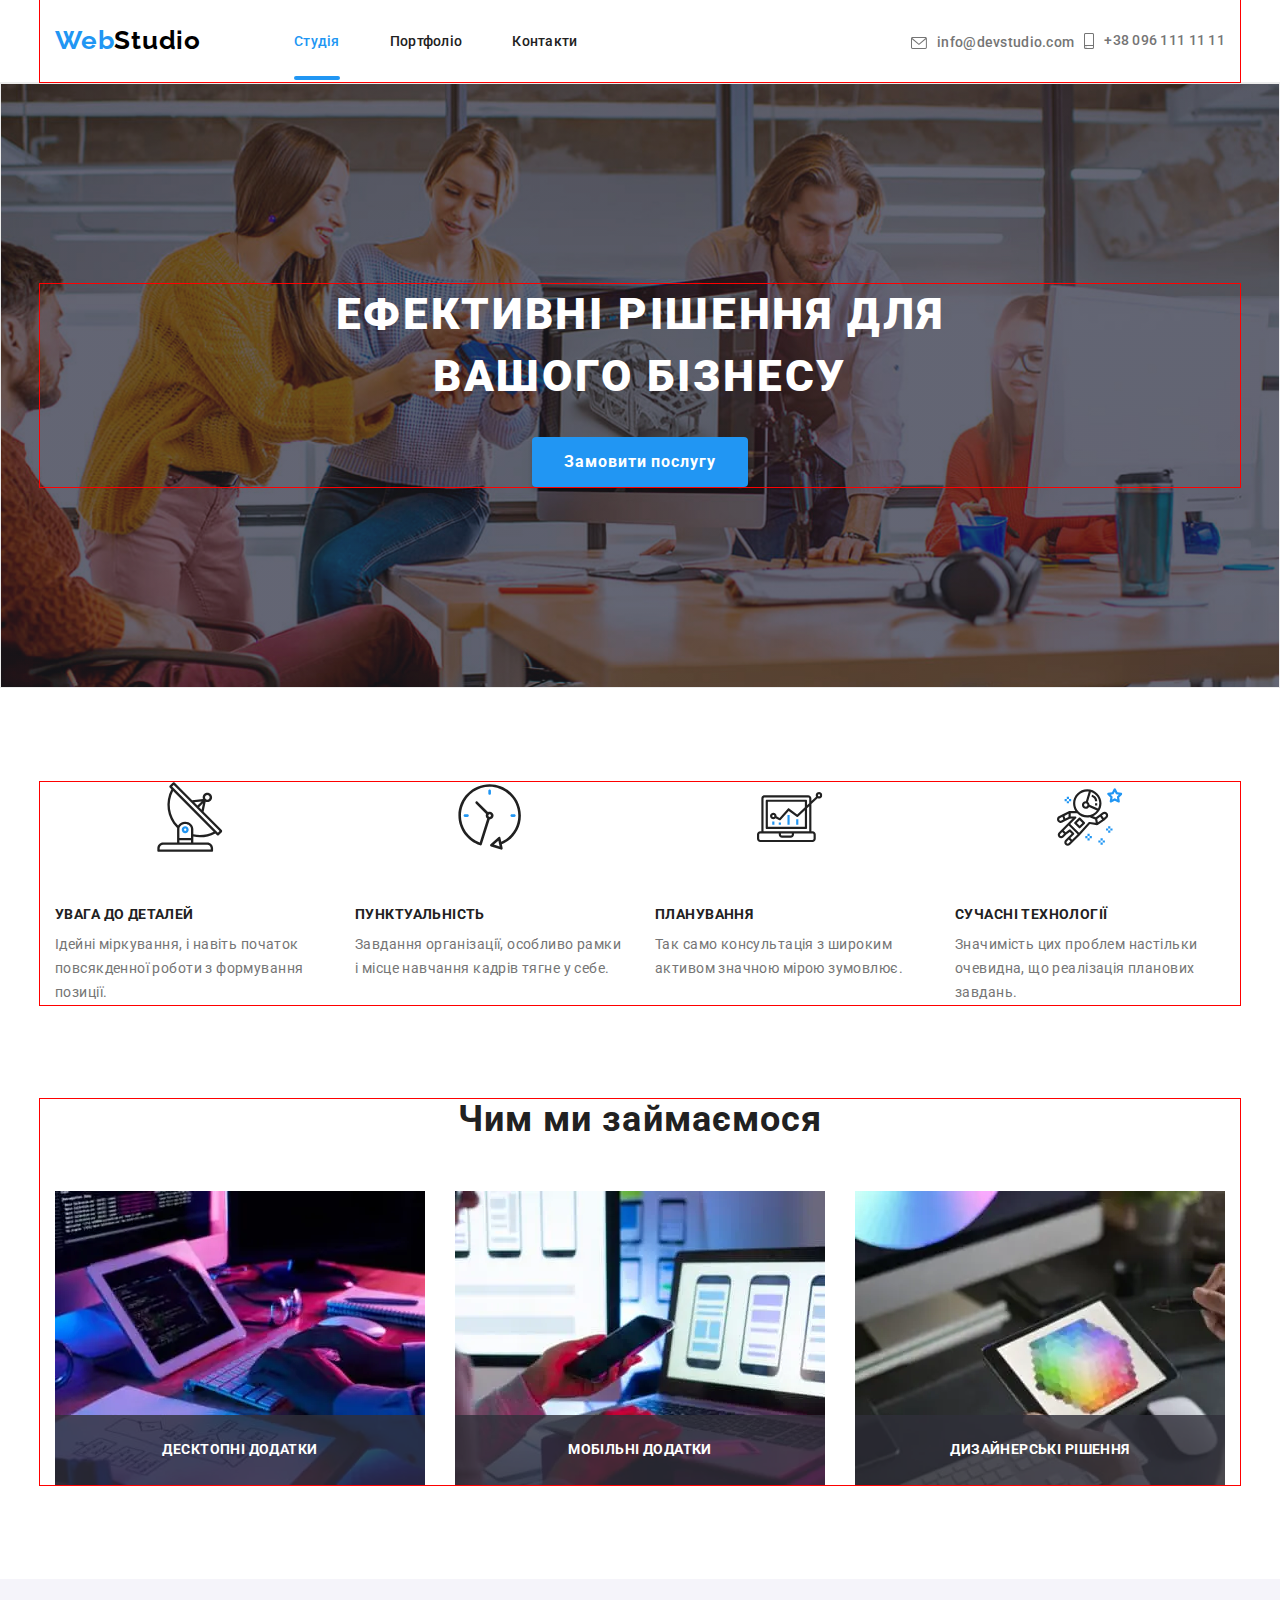
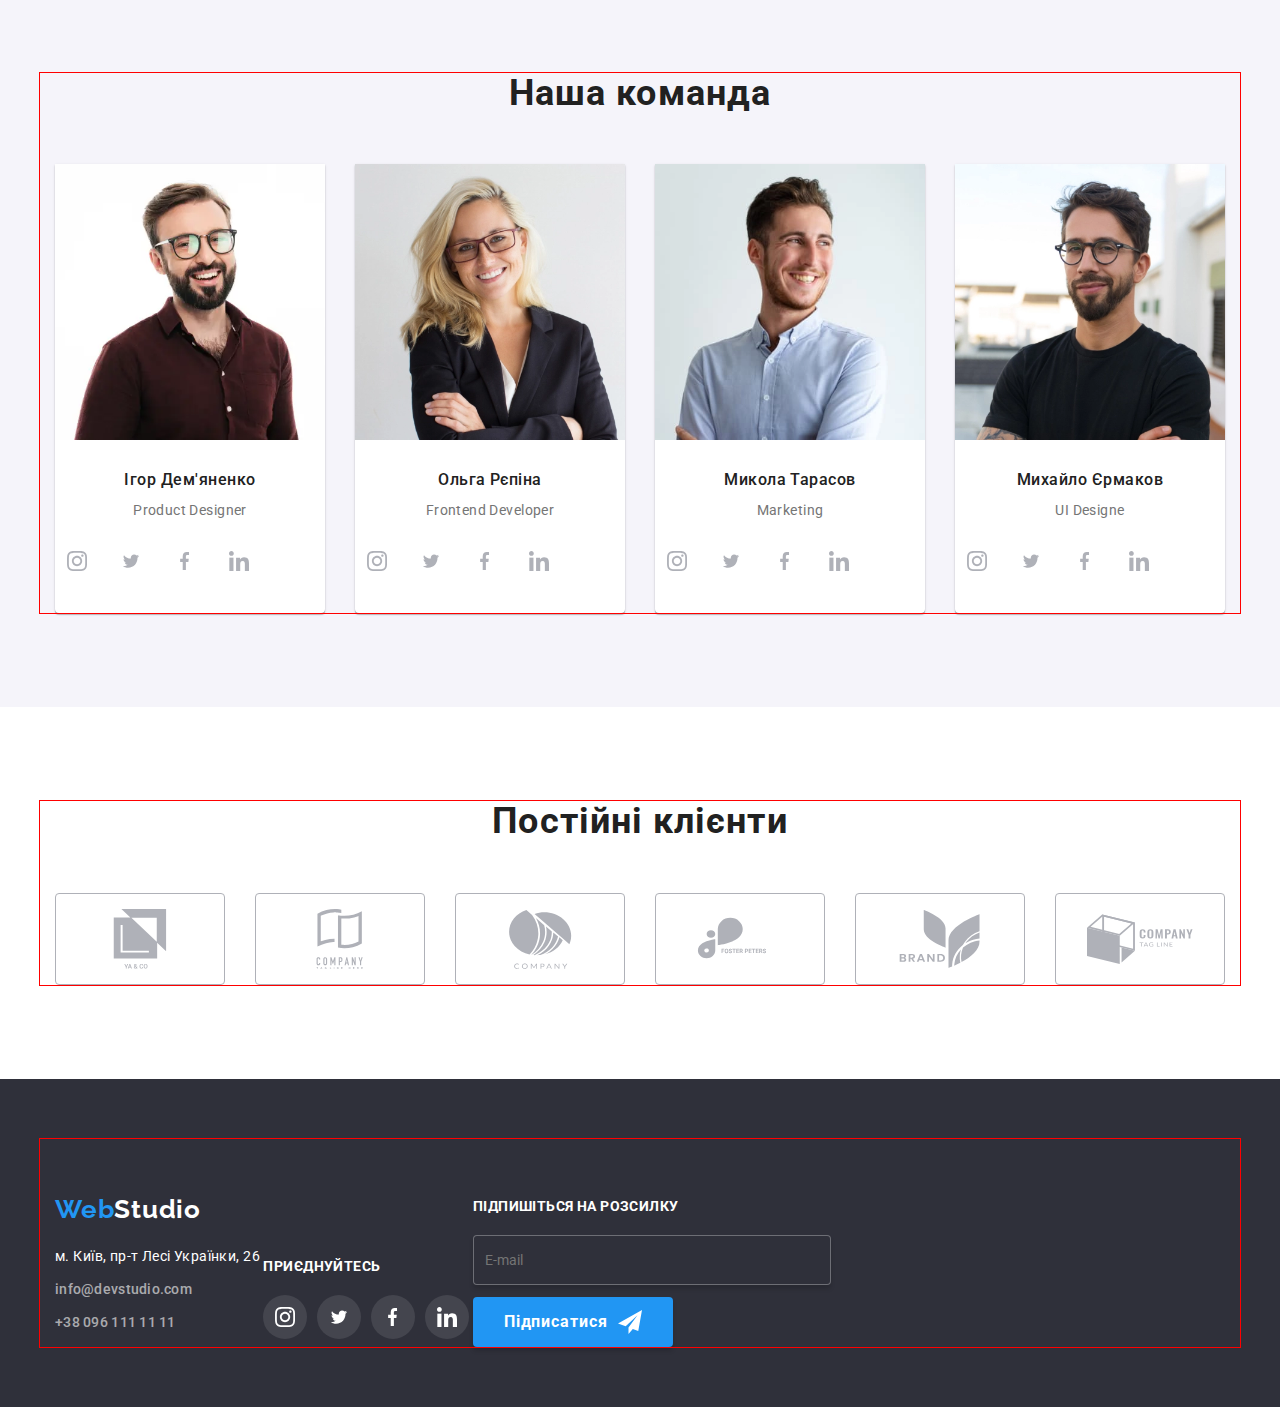
==== commit 2c05e31d: "Добавляет много изменений" ====
--- a/index.html
+++ b/index.html
@@ -20,11 +20,16 @@
     <title>Web Studio</title>
   </head>
   <body>
-    <!-- <header class="header">
+    <header class="header">
       <div class="container">
         <div class="header__flex">
             <nav class="header__nav">
               <a class="logo header__logo" href="./index.html"><span class="logo__cover">Web</span>Studio</a>
+              <button class="menu-button js-open-menu" type="button">
+                <svg width="40" height="40" aria-label="">
+                  <use class="menu-button__icon menu-button__menu" href="./images/icons.svg#menu-icon"></use>
+                </svg>
+              </button>
                 <ul class="list header__list">
                   <li>
                     <a class="link header__link--active" href="./index.html">Студія</a>
@@ -40,30 +45,30 @@
             <ul class="list header__list-contact">
               <li>
                 <a class="link contact header__contact" href="mailto:info@devstudio.com">
-                    <svg width="16" height="12">
+                  <svg width="16" height="12">
                     <use href="./images/icons.svg#envelope"></use>
                   </svg>info@devstudio.com
               </a>
               </li>
               <li>
-                <a class="link contact header__contact" href="tel:+380961111111"><svg width="10" height="16">
-                  <use class="icon" href="./images/icons.svg#smartphone">
-                  </use>
+                <a class="link contact header__contact" href="tel:+380961111111">
+                <svg width="10" height="16">
+                  <use class="icon" href="./images/icons.svg#smartphone"></use>
                 </svg>+38 096 111 11 11</a>
               </li>
             </ul>
         </div>
       </div>
-    </header> -->
+    </header>
     <main>
-      <!-- <section class="hero">
+      <section class="hero">
         <div class="container"> 
           <h1 class="hero__title">Ефективні рішення для вашого бізнесу</h1>
           <button class="button hero__button" data-modal-open type="button">
             <span class="button__text">Замовити послугу<span>
           </button>
         </div>
-      </section> -->
+      </section>
       <section class="features">
         <div class="container">
           <h2 class="visually-hidden">Особливості</h2>
@@ -120,24 +125,71 @@
           <h2 class="title title--center">Чим ми займаємося</h2>
           <ul class="list list-cards">
             <li class="development__item">
-              <img src="./images/1.jpg" alt="розробка програми" width="370" height="294" />
+              <picture>
+                <source
+                  src="./images/desktop_application.webp"
+                  srcset="
+                    ./images/desktop_application.webp    1x,
+                    ./images/desktop_application@2x.webp 2x
+                  "
+                  type="image/webp"
+                />
+                <source
+                  src="./images/desktop_application.jpg"
+                  srcset="./images/desktop_application.jpg 1x, ./images/desktop_application@2x 2x"
+                  type="image/jpeg"
+                />
+                <img
+                  src="./images/desktop_application.jpg"
+                  alt="чоловік у червоній сорочці на білому тлі"
+                  width="370px"
+                />
+              </picture>
               <div class="development__label">
                 <h3 class="development__title">Десктопні додатки</h3>
               </div>
             </li>
             <li class="development__item">
-              <img
-                src="./images/2.jpg"
-                alt="розробка дизайну для мобільних програм"
-                width="370"
-                height="294"
-              />
+              <picture>
+                <source
+                  src="./images/mobile_application.webp"
+                  srcset="./images/mobile_application.webp 1x, ./images/mobile_application@2x.webp 2x"
+                  type="image/webp"
+                />
+                <source
+                  src="./images/mobile_application.jpg"
+                  srcset="./images/mobile_application.jpg 1x, ./images/mobile_application@2x.jpg 2x"
+                  type="image/jpeg"
+                />
+                <img
+                  src="./images/mobile_application.jpg"
+                  alt="чоловік у червоній сорочці на білому тлі"
+                  width="370px"
+                />
+              </picture>
               <div class="development__label">
                 <h3 class="development__title">Мобільні додатки</h3>
               </div>
             </li>
             <li class="development__item">
-              <img src="./images/3.jpg" alt="вибір кольору до дизайну" width="370" height="294" />
+              <picture>
+                <source
+                  src="./images/design_solution.webp"
+                  srcset="./images/design_solution.webp 1x, ./images/design_solution@2x.webp 2x"
+                  sizes="(min-width: 480px) 450px, (min-width: 768px) 354px, (min-width: 1200px) 370px"
+                  type="image/webp"
+                />
+                <source
+                  src="./images/design_solution.jpg"
+                  srcset="./images/design_solution.jpg 1x, ./images/design_solution 2x"
+                  type="image/jpeg"
+                />
+                <img
+                  src="./images/design_solution.jpg"
+                  alt="чоловік у червоній сорочці на білому тлі"
+                  width="370px"
+                />
+              </picture>
               <div class="development__label">
                 <h3 class="development__title">Дизайнерські рішення</h3>
               </div>
@@ -149,13 +201,25 @@
         <div class="container">
           <h2 class="title title--center">Наша команда</h2>
           <ul class="list list-cards">
-            <li class="list-cards__card list-cards__card employee__cart">
-              <img
-                src="./images/4.jpg"
-                alt="чоловік у червоній сорочці на білому тлі"
-                width="270"
-                height="260"
-              />
+            <li class="list-cards__card employee__cart">
+              <picture>
+                <source
+                  src="./images/product_designer-450.webp"
+                  srcset="./images/product_designer.webp 1x, ./images/product_designer@2x.webp 2x"
+                  sizes="(min-width: 480px) 450px, (min-width: 768px) 354px, (min-width: 1200px) 370px"
+                  type="image/webp"
+                />
+                <source
+                  src="./images/product_designer.jpg"
+                  srcset="./images/product_designer.jpg 1x, ./images/product_designer@2x.jpg 2x"
+                  sizes="(min-width: 480px) 450px, (min-width: 768px) 354px, (min-width: 1200px) 370px"
+                  type="image/jpeg"
+                />
+                <img
+                  src="./images/project_designer.jpg"
+                  alt="чоловік у червоній сорочці на білому тлі"
+                />
+              </picture>
               <div class="employee__label">
                 <h3 class="employee__title">Ігор Дем'яненко</h3>
                 <span class="employee__text">Product Designer</span>
@@ -192,12 +256,27 @@
               </div>
             </li>
             <li class="list-cards__card employee__cart">
-              <img
-                src="./images/5.jpg"
-                alt="женьшина в чорний жакет на білому тлі"
-                width="270"
-                height="260"
-              />
+              <picture>
+                <source
+                  src="./images/frontend_developer.webp"
+                  srcset="
+                    ./images/frontend_developer.webp    1x,
+                    ./images/frontend_developer@2x.webp 2x
+                  "
+                  sizes="(min-width: 480px) 450px, (min-width: 768px) 354px, (min-width: 1200px) 370px"
+                  type="image/webp"
+                />
+                <source
+                  src="./images/frontend_developer.jpg"
+                  srcset="./images/frontend_developer.jpg 1x, ./images/frontend_developer@2x.jpg 2x"
+                  sizes="(min-width: 480px) 450px, (min-width: 768px) 354px, (min-width: 1200px) 370px"
+                  type="image/jpeg"
+                />
+                <img
+                  src="./images/frontend_developer.jpg"
+                  alt="чоловік у червоній сорочці на білому тлі"
+                />
+              </picture>
               <div class="employee__label">
                 <h3 class="employee__title">Ольга Рєпіна</h3>
                 <span class="employee__text">Frontend Developer</span>
@@ -234,12 +313,21 @@
               </div>
             </li>
             <li class="list-cards__card employee__cart">
-              <img
-                src="./images/6.jpg"
-                alt="чоловік у синій сорочці на білому тлі"
-                width="270"
-                height="260"
-              />
+              <picture>
+                <source
+                  src="./images/marketing.webp"
+                  srcset="./images/marketing.webp 1x, ./images/marketing@2x.webp 2x"
+                  sizes="(min-width: 480px) 450px, (min-width: 768px) 354px, (min-width: 1200px) 370px"
+                  type="image/webp"
+                />
+                <source
+                  src="./images/marketing.jpg"
+                  srcset="./images/marketing.jpg 1x, ./images/marketing@2x.jpg 2x"
+                  sizes="(min-width: 480px) 450px, (min-width: 768px) 354px, (min-width: 1200px) 370px"
+                  type="image/jpeg"
+                />
+                <img src="./images/marketing.jpg" alt="чоловік у червоній сорочці на білому тлі" />
+              </picture>
               <div class="employee__label">
                 <h3 class="employee__title">Микола Тарасов</h3>
                 <span class="employee__text">Marketing</span>
@@ -276,12 +364,24 @@
               </div>
             </li>
             <li class="list-cards__card employee__cart">
-              <img
-                src="./images/7.jpg"
-                alt="чоловік у чорній футболці на даху"
-                width="270"
-                height="260"
-              />
+              <picture>
+                <source
+                  src="./images/ui_designer.webp"
+                  srcset="./images/ui_designer.webp 1x, ./images/ui_designer@2x.webp 2x"
+                  sizes="(min-width: 480px) 450px, (min-width: 768px) 354px, (min-width: 1200px) 370px"
+                  type="image/webp"
+                />
+                <source
+                  src="./images/ui_designer.jpg"
+                  srcset="./images/ui_designer.jpg 1x, ./images/ui_designer@2x.jpg 2x"
+                  sizes="(min-width: 480px) 450px, (min-width: 768px) 354px, (min-width: 1200px) 370px"
+                  type="image/jpeg"
+                />
+                <img
+                  src="./images/ui_designer.jpg"
+                  alt="чоловік у червоній сорочці на білому тлі"
+                />
+              </picture>
               <div class="employee__label">
                 <h3 class="employee__title">Михайло Єрмаков</h3>
                 <span class="employee__text">UI Designe</span>
@@ -370,7 +470,7 @@
         </div>
       </section>
     </main>
-    <!-- <footer class="footer">
+    <footer class="footer">
       <div class="container footer__container">
         <div class="footer__contact">
           <a class="logo footer__logo" href="./index.html">
@@ -435,7 +535,8 @@
           </form>
         </div>
       </div>
-    </footer> -->
+    </footer>
+    <!-- modal -->
     <div class="backdoor is-hidden" data-modal>
       <div class="modal">
         <buttom class="button-close modal__button-close" type="buttom" data-modal-close>
@@ -486,10 +587,8 @@
               <use href="./images/icons.svg#check-icon"></use>
             </svg>
             <label class="modal__text" for="contract">
-              <p>
                 Погоджуюся з розсилкою та приймаю
                 <a href="" class="modal__link">Умови договору</a>
-              </p>
             </label>
           </div>
           <button type="submit" class="button modal__buttom">
@@ -498,6 +597,34 @@
         </form>
       </div>
     </div>
+    <!-- mobile-menu -->
+    <div class="mobile-menu js-menu-container">
+      <div class="container">
+        <button class="menu-button mobile-menu__button-close js-close-menu">
+          <svg class="menu-button__icon menu-button__close" width="40" height="40">
+            <use href="./images/icons.svg#close-icon"></use>
+          </svg>
+          <nav>
+            <ul class="mobile-menu__list">
+              <li><a class="link mobile-menu__link" href="">Студія</a></li>
+              <li><a class="link mobile-menu__link" href="">Портфоліо</a></li>
+              <li><a class="link mobile-menu__link" href="">Контакти</a></li>
+            </ul>
+            <ul class="list">
+              <li><a class="link mobile-menu__link" href="">+38 096 111 11 11</a></li>
+              <li><a class="link mobile-menu__link" href="">info@devstudio.com</a></li>
+            </ul>
+            <ul class="list">
+              <li><a class="link mobile-menu__link" href="">Instagram</a></li>
+              <li><a class="link mobile-menu__link" href="">Twitter</a></li>
+              <li><a class="link mobile-menu__link" href="">Facebook</a></li>
+              <li><a class="link mobile-menu__link" href="">Linkedin</a></li>
+            </ul>
+          </nav>
+        </button>
+      </div>
+    </div>
+    <script src="./js/mobile-menu.js"></script>
     <script src="./js/modal.js"></script>
   </body>
 </html>
--- a/css/main.min.css
+++ b/css/main.min.css
@@ -1 +1 @@
-:root{--shadow-color:rgba(0, 0, 0, 0.15);--backdor-color:rgba(0, 0, 0, 0.2);--animation-time: 250ms;--bezier-function:cubic-bezier(0.4, 0, 0.2, 1);--pramary-icon-color: #afb1b8;--secondery-icon-color: #fff;--pramary-ivon-color-bottom: rgba(255, 255, 255, 0.1);--background-color: #fff;--pramiry-color: #757575;--secondory-color: #212121;--secondory-color-title:#fff;--company-color: #2196F3;--footer-contact-color: rgba(255, 255, 255, 0.6);--pramiry-button-color: #fff;--secondory-button-color: #212121;--pramiry-button-background-color: #2196F3;--secondory-button-background-color: #f5f4fa}body{color:var(--pramiry-color);background-color:var(--background-color);font-family:"Roboto",sans-serif;font-size:14px;letter-spacing:.03em}img{display:block;max-width:100%;height:auto}h1,h2,h3,p,ul{margin:0px;padding:0px}.visually-hidden{position:absolute;white-space:nowrap;width:1px;height:1px;overflow:hidden;border:0;padding:0;clip:rect(0 0 0 0);-webkit-clip-path:inset(50%);clip-path:inset(50%);margin:-1px}.is-hidden{display:none;opacity:0;pointer-events:none;visibility:hidden}.container{margin-left:auto;margin-right:auto;outline:1px solid red;padding-left:15px;padding-right:15px}@media screen and (min-width: 480px){.container{width:480px}}@media screen and (min-width: 768px){.container{width:768px}}@media screen and (min-width: 1200px){.container{width:1200px}}.list{list-style:none;-webkit-box-pack:center;-ms-flex-pack:center;justify-content:center}@media screen and (min-width: 768px){.list{display:-webkit-box;display:-ms-flexbox;display:flex;gap:30px}}.link{color:inherit;-webkit-transition-property:color;transition-property:color;-webkit-transition-duration:var(--animation-time);transition-duration:var(--animation-time);-webkit-transition-timing-function:var(--bezier-function);transition-timing-function:var(--bezier-function);font-size:inherit;line-height:1.14;letter-spacing:.02em;text-decoration:none}.link:hover,.link:focus{color:var(--company-color);fill:currentColor}.contact{color:inherit;font-weight:500;font-style:normal}.button{cursor:pointer;background-color:var(--pramiry-button-background-color);-webkit-box-shadow:0px 4px 4px var(--shadow-color);box-shadow:0px 4px 4px var(--shadow-color);border-radius:4px;font-family:inherit;font-weight:500;font-size:16px;border-radius:4px;line-height:1.6;letter-spacing:.03em;border:none}.button__text{color:#fff;font-weight:700;font-size:16px;line-height:1.8;letter-spacing:.06em}.title{color:var(--secondory-color);font-weight:700;font-size:36px;line-height:1.16;letter-spacing:.03em}.title--center{text-align:center}.logo{color:#000;font-family:"Raleway";font-weight:700;font-size:26px;line-height:1.2;letter-spacing:.03em;text-decoration:none}.logo__cover{color:var(--company-color)}.list-cards{-webkit-box-align:baseline;-ms-flex-align:baseline;align-items:baseline;height:auto}@media screen and (min-width: 768px){.list-cards{-ms-flex-wrap:wrap;flex-wrap:wrap}}@media screen and (min-width: 1200px){.list-cards{-ms-flex-wrap:nowrap;flex-wrap:nowrap}}@media screen and (max-width: 479px){.list-cards__card{margin-bottom:30px}}@media screen and (min-width: 768px){.list-cards__card{width:calc((100% - 30px)/2)}}@media screen and (min-width: 1200px){.list-cards__card{width:calc((100% - 90px)/4)}}.list-social{display:-webkit-box;display:-ms-flexbox;display:flex;-webkit-box-pack:center;-ms-flex-pack:center;justify-content:center;gap:10px}.list-social__item{width:44px;height:44px;border-radius:50%}.link-social{-webkit-transition-property:fill,background-color;transition-property:fill,background-color;-webkit-transition-duration:var(--animation-time);transition-duration:var(--animation-time);-webkit-transition-timing-function:var(--bezier-function);transition-timing-function:var(--bezier-function);fill:var(--pramary-icon-color);display:-webkit-box;display:-ms-flexbox;display:flex;width:44px;height:44px;border-radius:50%;-webkit-box-pack:center;-ms-flex-pack:center;justify-content:center;-webkit-box-align:center;-ms-flex-align:center;align-items:center;gap:10px}.link-social:hover,.link-social:focus{background-color:var(--company-color);fill:var(--secondery-icon-color)}.form__label{font-size:12px;line-height:1.16;letter-spacing:.01em;cursor:pointer}.form__input{padding:11px 11px 11px 32px;width:100%;height:40px;border-radius:4px;border:1px solid rgba(33,33,33,.2);border-radius:4px;outline:none}.form__comment{resize:none;height:120px}.form__comment::-webkit-input-placeholder{font-size:12px;line-height:1.16;letter-spacing:.01em}.form__comment::-moz-placeholder{font-size:12px;line-height:1.16;letter-spacing:.01em}.form__comment:-ms-input-placeholder{font-size:12px;line-height:1.16;letter-spacing:.01em}.form__comment::-ms-input-placeholder{font-size:12px;line-height:1.16;letter-spacing:.01em}.form__comment::placeholder{font-size:12px;line-height:1.16;letter-spacing:.01em}.form__checkbox-icon{top:0px;left:12px}.checkbox{position:relative}.checkbox__icon{position:absolute;border:2px solid var(--secondory-color);border-radius:4px}.checkbox__input:checked+.checkbox__icon{background-color:var(--company-color);border:none}.button-close{display:-webkit-box;display:-ms-flexbox;display:flex;-webkit-box-align:center;-ms-flex-align:center;align-items:center;-webkit-box-pack:center;-ms-flex-pack:center;justify-content:center;-webkit-transition-property:fill;transition-property:fill;-webkit-transition-duration:250ms;transition-duration:250ms;-webkit-transition-timing-function:var(--bezier-function);transition-timing-function:var(--bezier-function)}.button-close:hover,.button-close:focus{fill:var(--company-color)}.header{border-bottom:1px solid #ececec}.header__flex{display:-webkit-box;display:-ms-flexbox;display:flex;-webkit-box-align:center;-ms-flex-align:center;align-items:center;-webkit-box-pack:justify;-ms-flex-pack:justify;justify-content:space-between}.header__nav{display:-webkit-box;display:-ms-flexbox;display:flex;-webkit-box-align:center;-ms-flex-align:center;align-items:center;gap:93px}.header__list{gap:50px}.header__link{position:relative;padding-top:33px;padding-bottom:31px;color:var(--secondory-color);font-weight:500;line-height:1.14;letter-spacing:.02em}.header__link::after{display:block;position:absolute;bottom:0px;-webkit-transform:scaleX(0);transform:scaleX(0);-webkit-transition-property:-webkit-transform;transition-property:-webkit-transform;transition-property:transform;transition-property:transform, -webkit-transform;-webkit-transition-duration:250ms;transition-duration:250ms;-webkit-transition-timing-function:cubic-bezier(0.4, 0, 0.2, 1);transition-timing-function:cubic-bezier(0.4, 0, 0.2, 1);background-color:var(--company-color);border-radius:2px;width:100%;height:4px;content:""}.header__link:hover::after,.header__link:focus::after{-webkit-transform:scaleX(1);transform:scaleX(1)}.header__link--active{position:relative;padding-top:33px;padding-bottom:31px;font-weight:500;line-height:1.14;letter-spacing:.02em;color:var(--company-color)}.header__link--active::after{display:block;position:absolute;bottom:0px;background-color:var(--company-color);border-radius:2px;width:100%;height:4px;content:""}.header__logo{padding-top:24px;padding-bottom:25px}.header__list-contact{gap:50px;fill:currentColor;font-weight:500;line-height:1.14;letter-spacing:.02em}.header__contact{display:-webkit-box;display:-ms-flexbox;display:flex;padding-top:33px;padding-bottom:31px;gap:10px}.hero{border:1px solid #ececec;background-image:-webkit-gradient(linear, left top, left bottom, from(rgba(47, 48, 58, 0.4)), to(rgba(47, 48, 58, 0.4))),url("../images/hero-image.jpg");background-image:linear-gradient(rgba(47, 48, 58, 0.4), rgba(47, 48, 58, 0.4)),url("../images/hero-image.jpg");background-size:1600px;background-repeat:no-repeat;background-position:center;padding-bottom:200px;padding-top:200px;background-color:#2f303a}.hero__title{margin-bottom:30px;text-align:center;margin-left:auto;margin-right:auto;max-width:696px;color:#fff;font-weight:900;font-size:44px;line-height:1.4;letter-spacing:.06em;text-transform:uppercase}.hero__button{display:block;padding:0px;margin-left:auto;margin-right:auto;width:216px;height:50px}.hero__button-text{padding:10px 32px}.features{padding-top:94px;padding-bottom:0px}@media screen and (max-width: 1199px){.features{padding-top:30px;padding-bottom:60px}}.features__icon{display:-webkit-box;display:-ms-flexbox;display:flex;-webkit-box-pack:center;-ms-flex-pack:center;justify-content:center;-webkit-box-align:center;-ms-flex-align:center;align-items:center;height:auto;margin-bottom:55px}.features__title{margin-bottom:10px;color:var(--secondory-color);font-weight:700;font-size:inherit;line-height:1.14;letter-spacing:.03em;text-transform:uppercase}@media screen and (max-width: 768px){.features__title{text-align:center}}.features__text{line-height:1.71}.development{padding-top:94px;padding-bottom:94px}@media screen and (max-width: 1199px){.development{display:none}}.development__item{position:relative}.development__label{position:absolute;bottom:0px;left:0px;padding-top:27px;background-color:rgba(47,48,58,.8);width:370px;height:70px}.development__title{text-align:center;font-weight:700;font-size:14px;line-height:1.14em;text-transform:uppercase;color:var(--secondory-color-title)}.employee{background-color:#f5f4fa;padding-top:94px;padding-bottom:94px}@media screen and (max-width: 1199px){.employee{padding-top:60px;padding-bottom:60px}}.employee__cart{background-color:var(--background-color);-webkit-box-shadow:0px 1px 3px rgba(0,0,0,.12),0px 1px 1px rgba(0,0,0,.14),0px 2px 1px rgba(0,0,0,.2);box-shadow:0px 1px 3px rgba(0,0,0,.12),0px 1px 1px rgba(0,0,0,.14),0px 2px 1px rgba(0,0,0,.2);border-radius:0px 0px 4px 4px}@media screen and (max-width: 767px){.employee__cart{margin-top:30px}}@media screen and (min-width: 768px){.employee__cart{width:354px}}@media screen and (min-width: 1200px){.employee__cart{width:270px}}.employee__label{text-align:center;padding-top:30px;padding-bottom:30px}.employee__title{margin-bottom:10px;color:var(--secondory-color);font-weight:500;font-size:16px;line-height:1.19;letter-spacing:.03em}.employee__text{line-height:1.71}.employee__list{margin-top:16px}.clients{padding-top:94px;padding-bottom:94px}@media screen and (max-width: 1199px){.clients{padding-top:60px;padding-bottom:60px}}.clients__list{display:-webkit-box;display:-ms-flexbox;display:flex;gap:30px;-ms-flex-wrap:nowrap;flex-wrap:nowrap}@media screen and (max-width: 1199px){.clients__list{-ms-flex-wrap:wrap;flex-wrap:wrap}}@media screen and (max-width: 480px){.clients__item{-ms-flex-preferred-size:calc((100% - 30px)/2);flex-basis:calc((100% - 30px)/2)}}@media screen and (max-width: 768px){.clients__item{-ms-flex-preferred-size:calc((100% - 60px)/3);flex-basis:calc((100% - 60px)/3)}}.clients__link{display:-webkit-box;display:-ms-flexbox;display:flex;-webkit-box-pack:center;-ms-flex-pack:center;justify-content:center;-webkit-box-align:center;-ms-flex-align:center;align-items:center;-webkit-transition-property:fill,border-color;transition-property:fill,border-color;-webkit-transition-duration:250ms;transition-duration:250ms;-webkit-transition-timing-function:var(--bezier-function);transition-timing-function:var(--bezier-function);fill:var(--pramary-icon-color);width:170px;height:92px;border:1px solid #afb1b8;border-radius:4px}.clients__link:hover,.clients__link:focus{border-color:var(--company-color);fill:var(--company-color)}.footer{padding-top:60px;padding-bottom:60px;background-color:#2f303a}.footer__container{display:-webkit-box;display:-ms-flexbox;display:flex;-webkit-box-align:baseline;-ms-flex-align:baseline;align-items:baseline}.footer__list{display:block}.footer__item{margin-bottom:9px}.footer__text{color:#fff;font-style:inherit;font-style:normal}.footer__link-social{background-color:rgba(255,255,255,.1);fill:#fff}.footer__contact{-webkit-box-pack:center;-ms-flex-pack:center;justify-content:center;-webkit-box-align:baseline;-ms-flex-align:baseline;align-items:baseline;color:rgba(255,255,255,.6);font-weight:400;line-height:1.7;letter-spacing:.03em}.footer__logo{display:block;margin-bottom:20px;color:#fff}.footer__title{margin-bottom:20px;color:#fff;font-size:14px;font-weight:700;line-height:1.14;letter-spacing:.03em;text-transform:uppercase}.footer__social{margin-left:70px}.footer__subscription{margin-left:117px}.footer__form{display:-webkit-box;display:-ms-flexbox;display:flex;-webkit-box-pack:center;-ms-flex-pack:center;justify-content:center;-webkit-box-align:end;-ms-flex-align:end;align-items:flex-end}.footer__input{color:#fff;padding:11px;background-color:#2f303a;-webkit-box-shadow:0px 4px 4px rgba(0,0,0,.15);box-shadow:0px 4px 4px rgba(0,0,0,.15);outline:none;border-radius:4px;border:1px solid rgba(255,255,255,.3);width:358px;height:50px}.footer__button{display:-webkit-box;display:-ms-flexbox;display:flex;-webkit-box-align:center;-ms-flex-align:center;align-items:center;-webkit-box-pack:center;-ms-flex-pack:center;justify-content:center;margin-left:12px;width:200px;height:50px}.footer__icon{margin-left:10px;fill:#fff}.backdoor{position:fixed;opacity:1;-webkit-transition-property:opacity,visibility;transition-property:opacity,visibility;-webkit-transition-duration:250ms;transition-duration:250ms;-webkit-transition-timing-function:var(--bezier-function);transition-timing-function:var(--bezier-function);left:0px;top:0px;width:100%;height:100%;background-color:var(--backdor-color)}.modal{position:absolute;-webkit-transition-property:border-color,visibility;transition-property:border-color,visibility;-webkit-transition-duration:var(--animation-time);transition-duration:var(--animation-time);-webkit-transition-timing-function:var(--bezier-function);transition-timing-function:var(--bezier-function);top:50%;left:50%;-webkit-transform:translate(-50%, -50%);transform:translate(-50%, -50%);z-index:3;width:528px;height:581px;background-color:var(--background-color)}.modal__form{margin:40px}.modal__title{margin-bottom:12px;font-size:20px;line-height:1.15}.modal__field{position:relative;margin-bottom:10px}.modal__label{display:block;margin-bottom:4px}.modal__input{cursor:pointer;-webkit-transition-property:border-color;transition-property:border-color;-webkit-transition-duration:var(--animation-time);transition-duration:var(--animation-time);-webkit-transition-timing-function:var(--bezier-function);transition-timing-function:var(--bezier-function)}.modal__input:hover,.modal__input:focus{border-color:var(--company-color)}.modal__icon{-webkit-transition-property:fill;transition-property:fill;-webkit-transition-duration:var(--animation-time);transition-duration:var(--animation-time);-webkit-transition-timing-function:var(--bezier-function);transition-timing-function:var(--bezier-function);position:absolute;left:12px;top:28px;cursor:pointer}.modal__input:hover~.modal__icon,.modal__input:focus~.modal__icon{fill:var(--company-color)}.modal__link{color:var(--company-color);cursor:pointer}.modal__buttom{display:block;margin-left:auto;margin-right:auto;width:200px;height:50px}.modal__checkbox{margin-bottom:30px}.modal__checkbox-icon{position:absolute;top:0px;left:12px}.modal__text{text-align:center;cursor:pointer}.modal__comment{margin-bottom:10px}.modal__button-close{position:absolute;border-radius:50%;right:8px;top:8px;width:30px;height:30px;background-color:var(--background-color);cursor:pointer}.modal__button-close:hover,.modal__button-close:focus{fill:var(--company-color)}.project{padding-top:94px;padding-bottom:94px}.project__list-button{gap:8px;margin-bottom:56px}.project__button{-webkit-transition-property:background-color,-webkit-box-shadow;transition-property:background-color,-webkit-box-shadow;transition-property:background-color,box-shadow;transition-property:background-color,box-shadow,-webkit-box-shadow;-webkit-transition-duration:var(--animation-time);transition-duration:var(--animation-time);-webkit-transition-timing-function:var(--bezier-function);transition-timing-function:var(--bezier-function);color:var(--secondory-button-color);background-color:var(--secondory-button-background-color);background-color:#f5f4fa;border-radius:4px;padding:6px 22px;border:none}.project__button-text{-webkit-transition-property:color;transition-property:color;-webkit-transition-duration:var(--animation-time);transition-duration:var(--animation-time);-webkit-transition-timing-function:var(--bezier-function);transition-timing-function:var(--bezier-function);font-weight:500;font-size:16px;line-height:1.6;text-align:center;letter-spacing:.03em;color:#212121}.project__button:hover,.project__button:focus{background-color:var(--pramiry-button-background-color);-webkit-box-shadow:0px 3px 1px rgba(0,0,0,.1),0px 1px 2px rgba(0,0,0,.08),0px 2px 2px rgba(0,0,0,.12);box-shadow:0px 3px 1px rgba(0,0,0,.1),0px 1px 2px rgba(0,0,0,.08),0px 2px 2px rgba(0,0,0,.12)}.project__button:hover .project__button-text,.project__button:focus .project__button-text{color:var(--pramiry-button-color)}.project__card{position:relative;overflow:hidden;-webkit-transition-property:-webkit-box-shadow;transition-property:-webkit-box-shadow;transition-property:box-shadow;transition-property:box-shadow, -webkit-box-shadow;-webkit-transition-duration:var(--animation-time);transition-duration:var(--animation-time);-webkit-transition-timing-function:var(--bezier-function);transition-timing-function:var(--bezier-function);background-color:var(--background-color);border:1px solid #eee;width:370px}.project__card:focus,.project__card:hover{-webkit-box-shadow:0px 1px 1px rgba(0,0,0,.12),0px 4px 4px rgba(0,0,0,.06),1px 4px 6px rgba(0,0,0,.16);box-shadow:0px 1px 1px rgba(0,0,0,.12),0px 4px 4px rgba(0,0,0,.06),1px 4px 6px rgba(0,0,0,.16)}.project__link{overflow:hidden;text-decoration:none}.project__description{position:absolute;left:0px;top:0px;width:100%;height:100%;-webkit-transform:translateY(100%);transform:translateY(100%);-webkit-transition-property:-webkit-transform;transition-property:-webkit-transform;transition-property:transform;transition-property:transform, -webkit-transform;-webkit-transition-duration:var(--animation-time);transition-duration:var(--animation-time);-webkit-transition-timing-function:var(--bezier-function);transition-timing-function:var(--bezier-function);background-color:rgba(33,150,243,.9)}.project__description-text{font-size:18px;line-height:1.55em;letter-spacing:.03em;color:#fff;margin:63px 24px}.project__link:hover .project__description,.project__link:focus .project__description{-webkit-transform:translateY(0%);transform:translateY(0%)}.project__text{position:relative;z-index:1;padding:20px 24px;border:1px solid #eee;background-color:var(--background-color)}.project__title{margin-bottom:4px;color:var(--secondory-button-color);font-weight:700;font-size:18px;line-height:2;letter-spacing:.06em}.project__subtitle{color:var(--pramiry-color);font-size:16px;line-height:1.8;letter-spacing:.03em}/*# sourceMappingURL=main.min.css.map */+:root{--shadow-color:rgba(0, 0, 0, 0.15);--backdor-color:rgba(0, 0, 0, 0.2);--animation-time: 250ms;--bezier-function:cubic-bezier(0.4, 0, 0.2, 1);--pramary-icon-color: #afb1b8;--secondery-icon-color: #fff;--pramary-ivon-color-bottom: rgba(255, 255, 255, 0.1);--background-color: #fff;--pramiry-color: #757575;--secondory-color: #212121;--secondory-color-title:#fff;--company-color: #2196F3;--footer-contact-color: rgba(255, 255, 255, 0.6);--pramiry-button-color: #fff;--secondory-button-color: #212121;--pramiry-button-background-color: #2196F3;--secondory-button-background-color: #f5f4fa}body{color:var(--pramiry-color);background-color:var(--background-color);font-family:"Roboto",sans-serif;font-size:14px;letter-spacing:.03em}img{display:block;max-width:100%;height:auto}h1,h2,h3,p,ul{margin:0px;padding:0px}.visually-hidden{position:absolute;white-space:nowrap;width:1px;height:1px;overflow:hidden;border:0;padding:0;clip:rect(0 0 0 0);-webkit-clip-path:inset(50%);clip-path:inset(50%);margin:-1px}.is-hidden{display:none;opacity:0;pointer-events:none;visibility:hidden}.container{margin-left:auto;margin-right:auto;outline:1px solid red;padding-left:15px;padding-right:15px}@media screen and (min-width: 480px){.container{width:480px}}@media screen and (min-width: 768px){.container{width:768px}}@media screen and (min-width: 1200px){.container{width:1200px}}.list{list-style:none}@media screen and (min-width: 768px){.list{display:-webkit-box;display:-ms-flexbox;display:flex;gap:30px}}.link{color:inherit;-webkit-transition-property:color;transition-property:color;-webkit-transition-duration:var(--animation-time);transition-duration:var(--animation-time);-webkit-transition-timing-function:var(--bezier-function);transition-timing-function:var(--bezier-function);font-size:inherit;line-height:1.14;letter-spacing:.02em;text-decoration:none}.link:hover,.link:focus{color:var(--company-color);fill:currentColor}.contact{color:inherit;font-weight:500;font-style:normal}.button{cursor:pointer;background-color:var(--pramiry-button-background-color);-webkit-box-shadow:0px 4px 4px var(--shadow-color);box-shadow:0px 4px 4px var(--shadow-color);border-radius:4px;font-family:inherit;font-weight:500;font-size:16px;border-radius:4px;line-height:1.6;letter-spacing:.03em;border:none}.button__text{color:#fff;font-weight:700;font-size:16px;line-height:1.8;letter-spacing:.06em}.title{color:var(--secondory-color);font-weight:700;font-size:36px;line-height:1.16;letter-spacing:.03em}.title--center{text-align:center;margin-bottom:50px}@media screen and (max-width: 1199px){.title--center{margin-bottom:30px}}.logo{color:#000;font-family:"Raleway";font-weight:700;font-size:26px;line-height:1.2;letter-spacing:.03em;text-decoration:none}.logo__cover{color:var(--company-color)}.list-cards{-webkit-box-align:baseline;-ms-flex-align:baseline;align-items:baseline;height:auto}@media screen and (min-width: 768px){.list-cards{-ms-flex-wrap:wrap;flex-wrap:wrap}}@media screen and (min-width: 1200px){.list-cards{-ms-flex-wrap:nowrap;flex-wrap:nowrap}}@media screen and (min-width: 768px){.list-cards__card{width:calc((100% - 30px)/2)}}@media screen and (min-width: 1200px){.list-cards__card{width:calc((100% - 90px)/4)}}.list-social{display:-webkit-box;display:-ms-flexbox;display:flex;gap:10px}.list-social__item{width:44px;height:44px;border-radius:50%}.link-social{-webkit-transition-property:fill,background-color;transition-property:fill,background-color;-webkit-transition-duration:var(--animation-time);transition-duration:var(--animation-time);-webkit-transition-timing-function:var(--bezier-function);transition-timing-function:var(--bezier-function);fill:var(--pramary-icon-color);display:-webkit-box;display:-ms-flexbox;display:flex;width:44px;height:44px;border-radius:50%;-webkit-box-pack:center;-ms-flex-pack:center;justify-content:center;-webkit-box-align:center;-ms-flex-align:center;align-items:center;gap:10px}.link-social:hover,.link-social:focus{background-color:var(--company-color);fill:var(--secondery-icon-color)}.form__label{font-size:12px;line-height:1.16;letter-spacing:.01em;cursor:pointer}.form__input{padding:11px 11px 11px 32px;width:100%;height:40px;border-radius:4px;border:1px solid rgba(33,33,33,.2);border-radius:4px;outline:none}.form__comment{resize:none;height:120px}.form__comment::-webkit-input-placeholder{font-size:12px;line-height:1.16;letter-spacing:.01em}.form__comment::-moz-placeholder{font-size:12px;line-height:1.16;letter-spacing:.01em}.form__comment:-ms-input-placeholder{font-size:12px;line-height:1.16;letter-spacing:.01em}.form__comment::-ms-input-placeholder{font-size:12px;line-height:1.16;letter-spacing:.01em}.form__comment::placeholder{font-size:12px;line-height:1.16;letter-spacing:.01em}.form__checkbox-icon{top:0px;left:12px}.checkbox{position:relative}.checkbox__icon{position:absolute;border:2px solid var(--secondory-color);border-radius:4px}.checkbox__input:checked+.checkbox__icon{background-color:var(--company-color);border:none}.button-close{display:-webkit-box;display:-ms-flexbox;display:flex;-webkit-box-align:center;-ms-flex-align:center;align-items:center;-webkit-box-pack:center;-ms-flex-pack:center;justify-content:center;-webkit-transition-property:fill;transition-property:fill;-webkit-transition-duration:250ms;transition-duration:250ms;-webkit-transition-timing-function:var(--bezier-function);transition-timing-function:var(--bezier-function)}.button-close:hover,.button-close:focus{fill:var(--company-color)}.menu-button{display:none;margin:0;padding:0;border:none;width:40px;height:40px;background-color:rgba(0,0,0,0)}.menu-button__icon{-webkit-transition-property:fill;transition-property:fill;-webkit-transition-duration:var(--animation-time);transition-duration:var(--animation-time);-webkit-transition-timing-function:var(--bezier-function);transition-timing-function:var(--bezier-function)}.menu-button:focus .menu-button__icon,.menu-button:hover .menu-button__icon{fill:var(--company-color)}@media screen and (max-width: 767px){.menu-button{display:-webkit-box;display:-ms-flexbox;display:flex;-webkit-box-pack:end;-ms-flex-pack:end;justify-content:flex-end}}.header{border-bottom:1px solid #ececec}.header__flex{-webkit-box-align:center;-ms-flex-align:center;align-items:center;-webkit-box-pack:justify;-ms-flex-pack:justify;justify-content:space-between}@media screen and (min-width: 768px){.header__flex{display:-webkit-box;display:-ms-flexbox;display:flex}}.header__nav{display:-webkit-box;display:-ms-flexbox;display:flex;-webkit-box-align:center;-ms-flex-align:center;align-items:center}@media screen and (max-width: 767px){.header__nav{-webkit-box-pack:justify;-ms-flex-pack:justify;justify-content:space-between}}@media screen and (min-width: 768px)and (max-width: 1199px){.header__nav{gap:88px}}@media screen and (min-width: 1200px){.header__nav{gap:93px}}.header__list{display:none;gap:50px}@media screen and (min-width: 768px){.header__list{display:-webkit-box;display:-ms-flexbox;display:flex}}.header__link{position:relative;padding-top:33px;padding-bottom:31px;color:var(--secondory-color);font-weight:500;line-height:1.14;letter-spacing:.02em}.header__link::after{display:block;position:absolute;bottom:0px;-webkit-transform:scaleX(0);transform:scaleX(0);-webkit-transition-property:-webkit-transform;transition-property:-webkit-transform;transition-property:transform;transition-property:transform, -webkit-transform;-webkit-transition-duration:250ms;transition-duration:250ms;-webkit-transition-timing-function:cubic-bezier(0.4, 0, 0.2, 1);transition-timing-function:cubic-bezier(0.4, 0, 0.2, 1);background-color:var(--company-color);border-radius:2px;width:100%;height:4px;content:""}.header__link:hover::after,.header__link:focus::after{-webkit-transform:scaleX(1);transform:scaleX(1)}.header__link--active{position:relative;padding-top:33px;padding-bottom:31px;font-weight:500;line-height:1.14;letter-spacing:.02em;color:var(--company-color)}.header__link--active::after{display:block;position:absolute;bottom:0px;background-color:var(--company-color);border-radius:2px;width:100%;height:4px;content:""}.header__logo{padding-top:24px;padding-bottom:25px}@media screen and (max-width: 767px){.header__logo{padding:16px 0}}.header__list-contact{display:none;-webkit-box-align:baseline;-ms-flex-align:baseline;align-items:baseline;fill:currentColor;font-weight:500;line-height:1.14;letter-spacing:.02em;gap:10px}@media screen and (min-width: 768px)and (max-width: 1199px){.header__list-contact{display:block}}@media screen and (min-width: 1200px){.header__list-contact{display:-webkit-box;display:-ms-flexbox;display:flex}}.header__contact{display:-webkit-box;display:-ms-flexbox;display:flex;-webkit-box-align:center;-ms-flex-align:center;align-items:center;padding-top:33px;padding-bottom:31px;gap:10px}@media screen and (min-width: 768px)and (max-width: 1199px){.header__contact{padding:5px 0px}}.hero{border:1px solid #ececec;background-image:-webkit-gradient(linear, left top, left bottom, from(rgba(47, 48, 58, 0.4)), to(rgba(47, 48, 58, 0.4))),url("../images/hero-image.jpg");background-image:linear-gradient(rgba(47, 48, 58, 0.4), rgba(47, 48, 58, 0.4)),url("../images/hero-image.jpg");background-size:cover;background-repeat:no-repeat;background-position:center;padding-bottom:200px;padding-top:200px;background-color:#2f303a}@media screen and (min-device-pixel-ratio: 2),screem and (-webkit-min-device-pixel-ratio: 2),screem and (min-resolution: 192dpi),screem and (min-resolution: 2dppx){.hero{background-image:-webkit-gradient(linear, left top, left bottom, from(rgba(47, 48, 58, 0.4)), to(rgba(47, 48, 58, 0.4))),url("../images/hero-image@2x.jpg");background-image:linear-gradient(rgba(47, 48, 58, 0.4), rgba(47, 48, 58, 0.4)),url("../images/hero-image@2x.jpg")}}@media screen and (min-width: 480px)and (max-width: 787px){.hero{background-image:-webkit-gradient(linear, left top, left bottom, from(rgba(47, 48, 58, 0.4)), to(rgba(47, 48, 58, 0.4))),url("../../images/header-image-480.jpg");background-image:linear-gradient(rgba(47, 48, 58, 0.4), rgba(47, 48, 58, 0.4)),url("../../images/header-image-480.jpg")}}@media screen and (min-width: 786px)and (max-width: 1199px){.hero{background-image:-webkit-gradient(linear, left top, left bottom, from(rgba(47, 48, 58, 0.4)), to(rgba(47, 48, 58, 0.4))),url("../../images/header-image-768.jpg");background-image:linear-gradient(rgba(47, 48, 58, 0.4), rgba(47, 48, 58, 0.4)),url("../../images/header-image-768.jpg")}}.hero__title{margin-bottom:30px;text-align:center;margin-left:auto;margin-right:auto;max-width:696px;color:#fff;font-weight:900;font-size:44px;line-height:1.4;letter-spacing:.06em;text-transform:uppercase}.hero__button{display:block;padding:0px;margin-left:auto;margin-right:auto;width:216px;height:50px}.hero__button-text{padding:10px 32px}.features{padding-top:94px;padding-bottom:0px}@media screen and (max-width: 1199px){.features{padding-top:30px;padding-bottom:60px}}.features__icon{display:-webkit-box;display:-ms-flexbox;display:flex;-webkit-box-pack:center;-ms-flex-pack:center;justify-content:center;-webkit-box-align:center;-ms-flex-align:center;align-items:center;height:auto;margin-bottom:55px}.features__title{margin-bottom:10px;color:var(--secondory-color);font-weight:700;font-size:inherit;line-height:1.14;letter-spacing:.03em;text-transform:uppercase}@media screen and (max-width: 768px){.features__title{text-align:center}}.features__text{line-height:1.71}.development{padding-top:94px;padding-bottom:94px}@media screen and (max-width: 1199px){.development{display:none}}.development__item{position:relative}.development__label{position:absolute;bottom:0px;left:0px;padding-top:27px;background-color:rgba(47,48,58,.8);width:370px;height:70px}.development__title{text-align:center;font-weight:700;font-size:14px;line-height:1.14em;text-transform:uppercase;color:var(--secondory-color-title)}.employee{background-color:#f5f4fa;padding-top:94px;padding-bottom:94px}@media screen and (max-width: 1199px){.employee{padding-top:60px;padding-bottom:60px}}.employee__cart{background-color:var(--background-color);-webkit-box-shadow:0px 1px 3px rgba(0,0,0,.12),0px 1px 1px rgba(0,0,0,.14),0px 2px 1px rgba(0,0,0,.2);box-shadow:0px 1px 3px rgba(0,0,0,.12),0px 1px 1px rgba(0,0,0,.14),0px 2px 1px rgba(0,0,0,.2);border-radius:0px 0px 4px 4px}@media screen and (min-width: 768px){.employee__cart{width:354px}}@media screen and (min-width: 1200px){.employee__cart{width:270px}}.employee__label{text-align:center;padding-top:30px;padding-bottom:30px}@media screen and (max-width: 1199px){.employee__label{padding-bottom:24px}}.employee__title{margin-bottom:10px;color:var(--secondory-color);font-weight:500;font-size:16px;line-height:1.19;letter-spacing:.03em}.employee__text{line-height:1.71}.employee__list{margin-top:16px}.clients{padding-top:94px;padding-bottom:94px}@media screen and (max-width: 1199px){.clients{padding-top:60px;padding-bottom:60px}}.clients__list{-ms-flex-wrap:nowrap;flex-wrap:nowrap;-webkit-box-pack:center;-ms-flex-pack:center;justify-content:center}@media screen and (max-width: 1199px){.clients__list{-ms-flex-wrap:wrap;flex-wrap:wrap}}@media screen and (max-width: 480px){.clients__item{-ms-flex-preferred-size:calc((100% - 30px)/2);flex-basis:calc((100% - 30px)/2)}}@media screen and (max-width: 768px){.clients__item{-ms-flex-preferred-size:calc((100% - 60px)/3);flex-basis:calc((100% - 60px)/3)}}.clients__link{display:-webkit-box;display:-ms-flexbox;display:flex;-webkit-box-pack:center;-ms-flex-pack:center;justify-content:center;-webkit-box-align:center;-ms-flex-align:center;align-items:center;-webkit-transition-property:fill,border-color;transition-property:fill,border-color;-webkit-transition-duration:250ms;transition-duration:250ms;-webkit-transition-timing-function:var(--bezier-function);transition-timing-function:var(--bezier-function);fill:var(--pramary-icon-color);width:170px;height:92px;border:1px solid #afb1b8;border-radius:4px}.clients__link:hover,.clients__link:focus{border-color:var(--company-color);fill:var(--company-color)}.footer{padding-top:60px;padding-bottom:60px;background-color:#2f303a}@media screen and (max-width: 1199px){.footer__container{text-align:center}}.footer__list{display:block}.footer__item{margin-bottom:9px}.footer__text{color:#fff;font-style:inherit;font-style:normal}.footer__link-social{background-color:rgba(255,255,255,.1);fill:#fff}.footer__contact{display:inline-block;max-width:232px;color:rgba(255,255,255,.6);font-weight:400;line-height:1.7;letter-spacing:.03em}@media screen and (max-width: 767px){.footer__contact{margin-left:auto;margin-right:auto}}@media screen and (min-width: 768px)and (max-width: 1199px){.footer__contact{margin-left:76px;margin-right:0px;padding:auto}}.footer__logo{display:block;margin-bottom:20px;color:#fff}.footer__title{margin-bottom:20px;color:#fff;font-size:14px;font-weight:700;line-height:1.14;letter-spacing:.03em;text-transform:uppercase}.footer__social{display:inline-block;margin-top:60px;max-width:206px}@media screen and (max-width: 767px){.footer__social{margin-left:auto;margin-right:auto}}@media screen and (min-width: 767px)and (max-width: 1199px){.footer__social{margin-top:0px;margin-right:89px}}.footer__subscription{display:inline-block;margin-top:60px;max-width:450px}@media screen and (max-width: 1199px){.footer__subscription{margin-left:auto;margin-right:auto}}.footer__input{color:#fff;padding:11px;background-color:#2f303a;-webkit-box-shadow:0px 4px 4px rgba(0,0,0,.15);box-shadow:0px 4px 4px rgba(0,0,0,.15);outline:none;border-radius:4px;border:1px solid rgba(255,255,255,.3);width:358px;height:50px}.footer__button{display:-webkit-box;display:-ms-flexbox;display:flex;-webkit-box-align:center;-ms-flex-align:center;align-items:center;-webkit-box-pack:center;-ms-flex-pack:center;justify-content:center;margin-top:12px;width:200px;height:50px}@media screen and (max-width: 1199px){.footer__button{margin-left:auto;margin-right:auto}}.footer__icon{margin-left:10px;fill:#fff}.backdoor{position:fixed;opacity:1;-webkit-transition-property:opacity,visibility;transition-property:opacity,visibility;-webkit-transition-duration:250ms;transition-duration:250ms;-webkit-transition-timing-function:var(--bezier-function);transition-timing-function:var(--bezier-function);left:0px;top:0px;width:100%;height:100%;background-color:var(--backdor-color);overflow-y:scroll}@media screen and (max-width: 767px){.backdoor{padding:93px 15px}}.modal{position:absolute;-webkit-transition-property:border-color,visibility;transition-property:border-color,visibility;-webkit-transition-duration:var(--animation-time);transition-duration:var(--animation-time);-webkit-transition-timing-function:var(--bezier-function);transition-timing-function:var(--bezier-function);top:50%;left:50%;-webkit-transform:translate(-50%, -50%);transform:translate(-50%, -50%);z-index:3;width:528px;height:581px;background-color:var(--background-color)}@media screen and (max-width: 1199px){.modal{width:450px;height:609px}}.modal__form{margin:40px}.modal__title{margin-bottom:12px;font-size:20px;line-height:1.15}.modal__field{position:relative;margin-bottom:10px}.modal__label{display:block;margin-bottom:4px}.modal__input{cursor:pointer;-webkit-transition-property:border-color;transition-property:border-color;-webkit-transition-duration:var(--animation-time);transition-duration:var(--animation-time);-webkit-transition-timing-function:var(--bezier-function);transition-timing-function:var(--bezier-function)}.modal__input:hover,.modal__input:focus{border-color:var(--company-color)}.modal__icon{-webkit-transition-property:fill;transition-property:fill;-webkit-transition-duration:var(--animation-time);transition-duration:var(--animation-time);-webkit-transition-timing-function:var(--bezier-function);transition-timing-function:var(--bezier-function);position:absolute;left:12px;top:28px;cursor:pointer}.modal__input:hover~.modal__icon,.modal__input:focus~.modal__icon{fill:var(--company-color)}.modal__link{color:var(--company-color);cursor:pointer}.modal__buttom{display:block;margin-left:auto;margin-right:auto;width:200px;height:50px}.modal__checkbox{margin-bottom:30px}.modal__checkbox-icon{-webkit-appearance:none;-moz-appearance:none;appearance:none;top:50%;-webkit-transform:translateY(-50%);transform:translateY(-50%);left:0px}.modal__text{text-align:center;line-height:1.71;margin-left:18px;cursor:pointer}@media screen and (max-width: 1199px){.modal__text{font-size:12px;line-height:1.16}}.modal__comment{margin-bottom:10px}.modal__button-close{position:absolute;border-radius:50%;right:8px;top:8px;width:30px;height:30px;background-color:var(--background-color);cursor:pointer}.modal__button-close:hover,.modal__button-close:focus{fill:var(--company-color)}.project{padding-top:94px;padding-bottom:94px}.project__list-button{gap:8px;margin-bottom:56px}.project__button{-webkit-transition-property:background-color,-webkit-box-shadow;transition-property:background-color,-webkit-box-shadow;transition-property:background-color,box-shadow;transition-property:background-color,box-shadow,-webkit-box-shadow;-webkit-transition-duration:var(--animation-time);transition-duration:var(--animation-time);-webkit-transition-timing-function:var(--bezier-function);transition-timing-function:var(--bezier-function);color:var(--secondory-button-color);background-color:var(--secondory-button-background-color);background-color:#f5f4fa;border-radius:4px;padding:6px 22px;border:none}.project__button-text{-webkit-transition-property:color;transition-property:color;-webkit-transition-duration:var(--animation-time);transition-duration:var(--animation-time);-webkit-transition-timing-function:var(--bezier-function);transition-timing-function:var(--bezier-function);font-weight:500;font-size:16px;line-height:1.6;text-align:center;letter-spacing:.03em;color:#212121}.project__button:hover,.project__button:focus{background-color:var(--pramiry-button-background-color);-webkit-box-shadow:0px 3px 1px rgba(0,0,0,.1),0px 1px 2px rgba(0,0,0,.08),0px 2px 2px rgba(0,0,0,.12);box-shadow:0px 3px 1px rgba(0,0,0,.1),0px 1px 2px rgba(0,0,0,.08),0px 2px 2px rgba(0,0,0,.12)}.project__button:hover .project__button-text,.project__button:focus .project__button-text{color:var(--pramiry-button-color)}.project__list-cards{-ms-flex-wrap:wrap;flex-wrap:wrap}.project__card{position:relative;overflow:hidden;-webkit-transition-property:-webkit-box-shadow;transition-property:-webkit-box-shadow;transition-property:box-shadow;transition-property:box-shadow, -webkit-box-shadow;-webkit-transition-duration:var(--animation-time);transition-duration:var(--animation-time);-webkit-transition-timing-function:var(--bezier-function);transition-timing-function:var(--bezier-function);background-color:var(--background-color);border:1px solid #eee}@media screen and (min-width: 768px){.project__card{width:calc((100% - 30px)/2)}}@media screen and (min-width: 1200px){.project__card{width:calc((100% - 60px)/3)}}.project__card:focus,.project__card:hover{-webkit-box-shadow:0px 1px 1px rgba(0,0,0,.12),0px 4px 4px rgba(0,0,0,.06),1px 4px 6px rgba(0,0,0,.16);box-shadow:0px 1px 1px rgba(0,0,0,.12),0px 4px 4px rgba(0,0,0,.06),1px 4px 6px rgba(0,0,0,.16)}.project__link{overflow:hidden;text-decoration:none}.project__description{position:absolute;left:0px;top:0px;width:100%;height:100%;-webkit-transform:translateY(100%);transform:translateY(100%);-webkit-transition-property:-webkit-transform;transition-property:-webkit-transform;transition-property:transform;transition-property:transform, -webkit-transform;-webkit-transition-duration:var(--animation-time);transition-duration:var(--animation-time);-webkit-transition-timing-function:var(--bezier-function);transition-timing-function:var(--bezier-function);background-color:rgba(33,150,243,.9)}.project__description-text{display:block;font-size:18px;line-height:1.55em;letter-spacing:.03em;color:#fff;margin:63px 24px}@media screen and (max-width: 767px){.project__description-text{margin:77px 24px}}@media screen and (max-width: 1199px){.project__description-text{margin:49px 24px}}.project__link:hover .project__description,.project__link:focus .project__description{-webkit-transform:translateY(0%);transform:translateY(0%)}.project__text{position:relative;z-index:1;padding:20px 24px;border:1px solid #eee;background-color:var(--background-color)}.project__title{margin-bottom:4px;color:var(--secondory-button-color);font-weight:700;font-size:18px;line-height:2;letter-spacing:.06em}.project__subtitle{color:var(--pramiry-color);font-size:16px;line-height:1.8;letter-spacing:.03em}.mobile-menu{display:none;position:fixed;width:100%;height:100%;top:0;left:0;background-color:#fff}.mobile-menu.is-open{display:block}.mobile-menu__button-close{position:absolute;top:10px;right:15px;-webkit-transition-property:fill;transition-property:fill;-webkit-transition-duration:var(--animation-time);transition-duration:var(--animation-time);-webkit-transition-timing-function:var(--bezier-function);transition-timing-function:var(--bezier-function)}.mobile-menu__button-close:focus,.mobile-menu__button-close:hover{fill:var(--company-color)}.mobile-menu__list{margin-top:48px;list-style:none;text-align:start}.mobile-menu__link{font-size:40px;font-weight:500;line-height:1.17}/*# sourceMappingURL=main.min.css.map */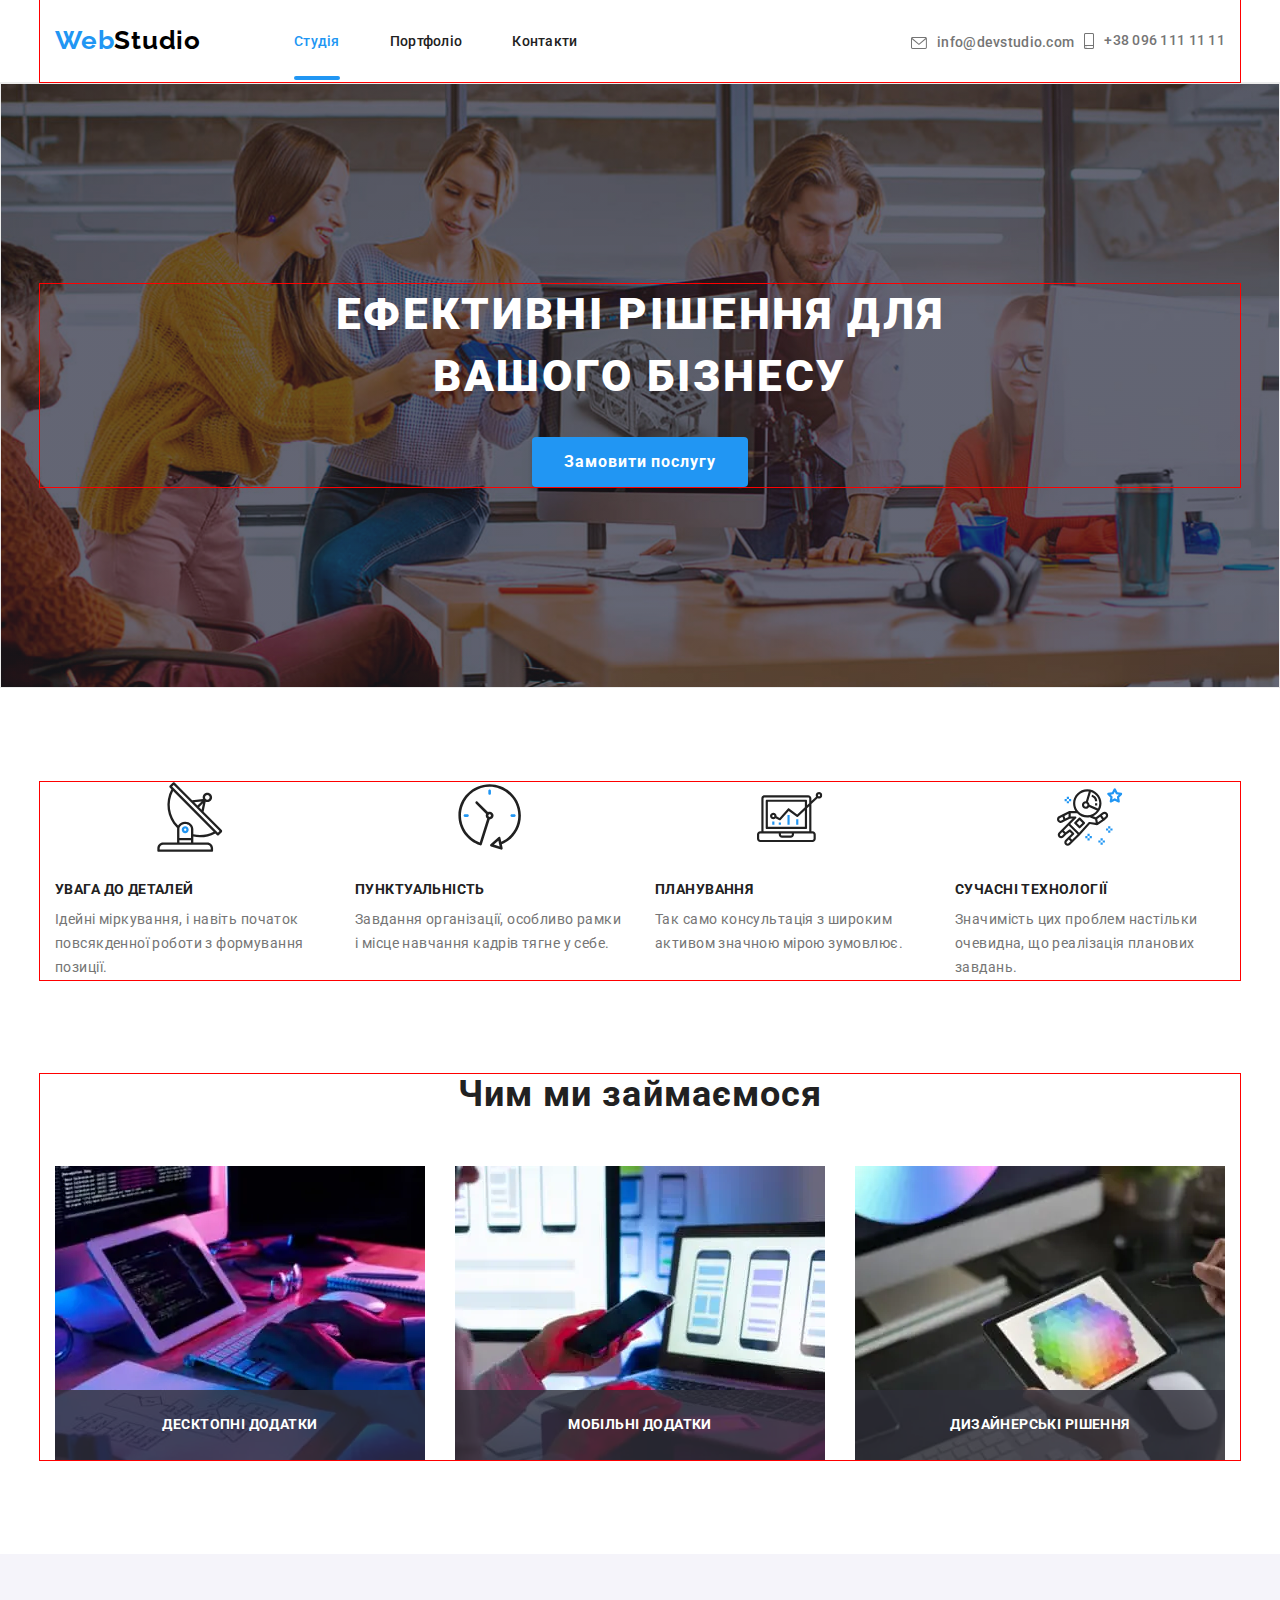
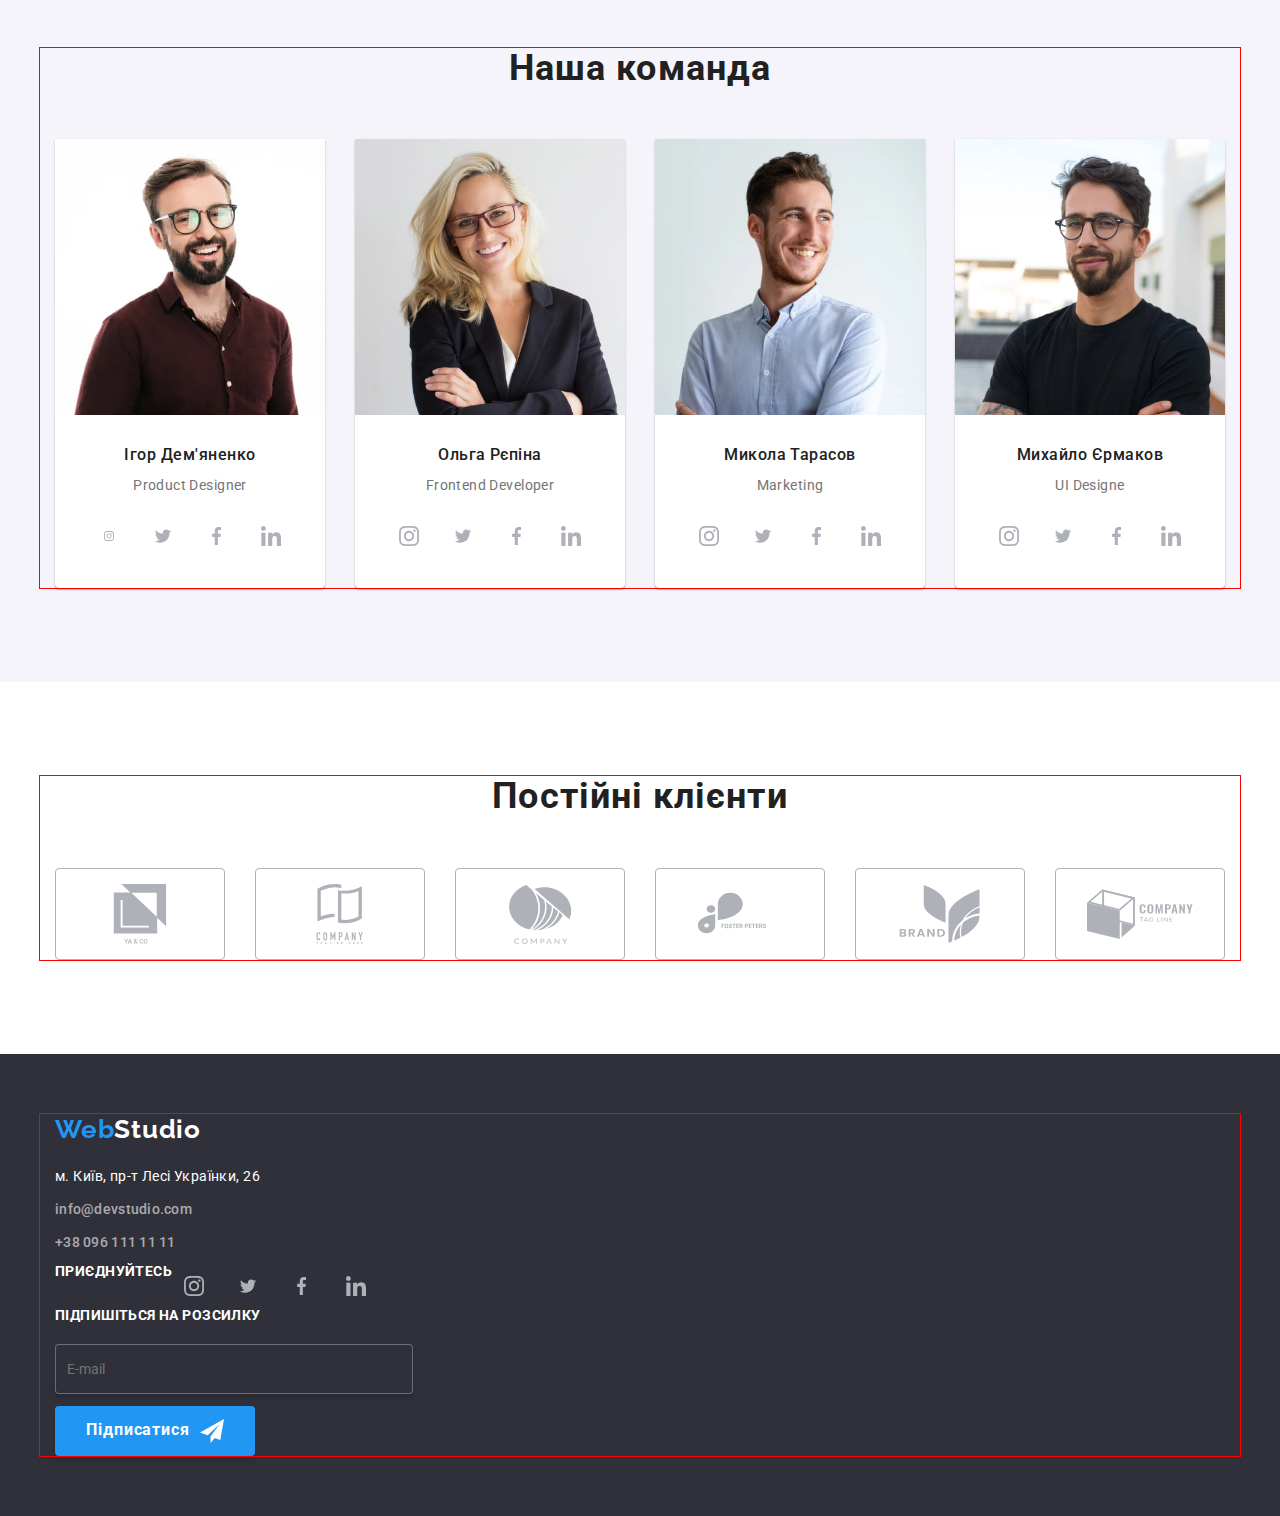
==== commit 1f39911f: "fff" ====
--- a/index.html
+++ b/index.html
@@ -226,7 +226,7 @@
                 <ul class="list list-social employee__list">
                   <li class="list-social__item">
                     <a class="link-social" href="">
-                      <svg width="20" height="20">
+                      <svg class="social-icon" width="10" height="20">
                         <use href="./images/icons.svg#instagram"></use>
                       </svg>
                     </a>
@@ -470,50 +470,51 @@
         </div>
       </section>
     </main>
-    <footer class="footer">
-      <div class="container footer__container">
+ <footer class="footer">
+      <div class="container">
         <div class="footer__contact">
-          <a class="logo footer__logo" href="./index.html">
-            <span class="logo__cover">Web</span>Studio</a
-          >
-          <address class="list footer__list">
-            <li class="footer__item">
-              <span class="footer__text">м. Київ, пр-т Лесі Українки, 26</span>
-            </li>
-            <li class="footer__item">
-              <a class="link contact" href="mailto:info@devstudio.com">info@devstudio.com</a>
-            </li>
-            <li class="footer__item">
-              <a class="link contact" href="tel:+380961111111">+38 096 111 11 11</a>
-            </li>
+          <a class="logo footer__logo " href="./index.html">
+            <span class="logo__cover">Web</span>Studio</a>
+          <address class="list">
+            <ul>
+              <li class="footer__item">
+                <span class="footer__text">м. Київ, пр-т Лесі Українки, 26</span>
+              </li>
+              <li class="footer__item">
+                <a class="link contact" href="mailto:info@devstudio.com">info@devstudio.com</a>
+              </li>
+              <li class="footer__item">
+                <a class="link contact" href="tel:+380961111111">+38 096 111 11 11</a>
+              </li>
+            </ul>
           </address>
         </div>
         <div class="footer__social">
           <h3 class="footer__title">Приєднуйтесь</h3>
           <ul class="list list-social">
             <li class="list-social__item">
-              <a class="link-social footer__link-social" href="">
-                <svg class="social-icon" width="20" height="20">
+              <a class="link-social" href="">
+                <svg width="20" height="20">
                   <use href="./images/icons.svg#instagram"></use>
                 </svg>
               </a>
             </li>
             <li class="list-social__item">
-              <a class="link-social footer__link-social" href="">
-                <svg class="social-icon" width="20" height="16.25">
+              <a class="link-social" href="">
+                <svg width="20" height="16.25">
                   <use href="./images/icons.svg#twitter"></use>
                 </svg>
               </a>
             </li>
             <li class="list-social__item">
-              <a class="link-social footer__link-social" href="">
+              <a class="link-social" href="">
                 <svg class="social-icon" width="10" height="20">
                   <use href="./images/icons.svg#facebook"></use>
                 </svg>
               </a>
             </li>
             <li class="list-social__item">
-              <a class="link-social footer__link-social" href="">
+              <a class="link-social" href="">
                 <svg width="20" height="20">
                   <use href="./images/icons.svg#linkedin"></use>
                 </svg>
@@ -601,30 +602,32 @@
     <div class="mobile-menu js-menu-container">
       <div class="container">
         <button class="menu-button mobile-menu__button-close js-close-menu">
-          <svg class="menu-button__icon menu-button__close" width="40" height="40">
+          <svg class="menu-button__icon" width="40" height="40">
             <use href="./images/icons.svg#close-icon"></use>
           </svg>
-          <nav>
-            <ul class="mobile-menu__list">
-              <li><a class="link mobile-menu__link" href="">Студія</a></li>
-              <li><a class="link mobile-menu__link" href="">Портфоліо</a></li>
-              <li><a class="link mobile-menu__link" href="">Контакти</a></li>
-            </ul>
-            <ul class="list">
-              <li><a class="link mobile-menu__link" href="">+38 096 111 11 11</a></li>
-              <li><a class="link mobile-menu__link" href="">info@devstudio.com</a></li>
-            </ul>
-            <ul class="list">
-              <li><a class="link mobile-menu__link" href="">Instagram</a></li>
-              <li><a class="link mobile-menu__link" href="">Twitter</a></li>
-              <li><a class="link mobile-menu__link" href="">Facebook</a></li>
-              <li><a class="link mobile-menu__link" href="">Linkedin</a></li>
+          </button>
+          <div class="mobile-menu__blok">
+            <nav>
+            <ul class="mobile-menu__list-nav">
+              <li class="mobile-menu__list-item"><a class="link mobile-menu__link" href="./index.html">Студія</a></li>
+              <li class="mobile-menu__list-item"><a class="link mobile-menu__link" href="./portfolio.html">Портфоліо</a></li>
+              <li class="mobile-menu__list-item"><a class="link mobile-menu__link" href="">Контакти</a></li>
             </ul>
           </nav>
-        </button>
+          <ul class="mobile-menu__list-contact">
+            <li class="mobile-menu__list-item"><a class="link mobile-menu__link mobile-menu__number" href="">+38 096 111 11 11</a></li>
+            <li class="mobile-menu__list-item"><a class="mobile-menu__email" href="">info@devstudio.com</a></li>
+          </ul>
+          <ul class="mobile-menu__list-social">
+            <li><a class="link" href="">Instagram</a></li>
+            <li><a class="link" href="">Twitter</a></li>
+            <li><a class="link" href="">Facebook</a></li>
+            <li><a class="link " href="">Linkedin</a></li>
+          </ul>
+          </div>
       </div>
     </div>
     <script src="./js/mobile-menu.js"></script>
     <script src="./js/modal.js"></script>
   </body>
-</html>
+</html>--- a/css/main.min.css
+++ b/css/main.min.css
@@ -1 +1 @@
-:root{--shadow-color:rgba(0, 0, 0, 0.15);--backdor-color:rgba(0, 0, 0, 0.2);--animation-time: 250ms;--bezier-function:cubic-bezier(0.4, 0, 0.2, 1);--pramary-icon-color: #afb1b8;--secondery-icon-color: #fff;--pramary-ivon-color-bottom: rgba(255, 255, 255, 0.1);--background-color: #fff;--pramiry-color: #757575;--secondory-color: #212121;--secondory-color-title:#fff;--company-color: #2196F3;--footer-contact-color: rgba(255, 255, 255, 0.6);--pramiry-button-color: #fff;--secondory-button-color: #212121;--pramiry-button-background-color: #2196F3;--secondory-button-background-color: #f5f4fa}body{color:var(--pramiry-color);background-color:var(--background-color);font-family:"Roboto",sans-serif;font-size:14px;letter-spacing:.03em}img{display:block;max-width:100%;height:auto}h1,h2,h3,p,ul{margin:0px;padding:0px}.visually-hidden{position:absolute;white-space:nowrap;width:1px;height:1px;overflow:hidden;border:0;padding:0;clip:rect(0 0 0 0);-webkit-clip-path:inset(50%);clip-path:inset(50%);margin:-1px}.is-hidden{display:none;opacity:0;pointer-events:none;visibility:hidden}.container{margin-left:auto;margin-right:auto;outline:1px solid red;padding-left:15px;padding-right:15px}@media screen and (min-width: 480px){.container{width:480px}}@media screen and (min-width: 768px){.container{width:768px}}@media screen and (min-width: 1200px){.container{width:1200px}}.list{list-style:none}@media screen and (min-width: 768px){.list{display:-webkit-box;display:-ms-flexbox;display:flex;gap:30px}}.link{color:inherit;-webkit-transition-property:color;transition-property:color;-webkit-transition-duration:var(--animation-time);transition-duration:var(--animation-time);-webkit-transition-timing-function:var(--bezier-function);transition-timing-function:var(--bezier-function);font-size:inherit;line-height:1.14;letter-spacing:.02em;text-decoration:none}.link:hover,.link:focus{color:var(--company-color);fill:currentColor}.contact{color:inherit;font-weight:500;font-style:normal}.button{cursor:pointer;background-color:var(--pramiry-button-background-color);-webkit-box-shadow:0px 4px 4px var(--shadow-color);box-shadow:0px 4px 4px var(--shadow-color);border-radius:4px;font-family:inherit;font-weight:500;font-size:16px;border-radius:4px;line-height:1.6;letter-spacing:.03em;border:none}.button__text{color:#fff;font-weight:700;font-size:16px;line-height:1.8;letter-spacing:.06em}.title{color:var(--secondory-color);font-weight:700;font-size:36px;line-height:1.16;letter-spacing:.03em}.title--center{text-align:center;margin-bottom:50px}@media screen and (max-width: 1199px){.title--center{margin-bottom:30px}}.logo{color:#000;font-family:"Raleway";font-weight:700;font-size:26px;line-height:1.2;letter-spacing:.03em;text-decoration:none}.logo__cover{color:var(--company-color)}.list-cards{-webkit-box-align:baseline;-ms-flex-align:baseline;align-items:baseline;height:auto}@media screen and (min-width: 768px){.list-cards{-ms-flex-wrap:wrap;flex-wrap:wrap}}@media screen and (min-width: 1200px){.list-cards{-ms-flex-wrap:nowrap;flex-wrap:nowrap}}@media screen and (min-width: 768px){.list-cards__card{width:calc((100% - 30px)/2)}}@media screen and (min-width: 1200px){.list-cards__card{width:calc((100% - 90px)/4)}}.list-social{display:-webkit-box;display:-ms-flexbox;display:flex;gap:10px}.list-social__item{width:44px;height:44px;border-radius:50%}.link-social{-webkit-transition-property:fill,background-color;transition-property:fill,background-color;-webkit-transition-duration:var(--animation-time);transition-duration:var(--animation-time);-webkit-transition-timing-function:var(--bezier-function);transition-timing-function:var(--bezier-function);fill:var(--pramary-icon-color);display:-webkit-box;display:-ms-flexbox;display:flex;width:44px;height:44px;border-radius:50%;-webkit-box-pack:center;-ms-flex-pack:center;justify-content:center;-webkit-box-align:center;-ms-flex-align:center;align-items:center;gap:10px}.link-social:hover,.link-social:focus{background-color:var(--company-color);fill:var(--secondery-icon-color)}.form__label{font-size:12px;line-height:1.16;letter-spacing:.01em;cursor:pointer}.form__input{padding:11px 11px 11px 32px;width:100%;height:40px;border-radius:4px;border:1px solid rgba(33,33,33,.2);border-radius:4px;outline:none}.form__comment{resize:none;height:120px}.form__comment::-webkit-input-placeholder{font-size:12px;line-height:1.16;letter-spacing:.01em}.form__comment::-moz-placeholder{font-size:12px;line-height:1.16;letter-spacing:.01em}.form__comment:-ms-input-placeholder{font-size:12px;line-height:1.16;letter-spacing:.01em}.form__comment::-ms-input-placeholder{font-size:12px;line-height:1.16;letter-spacing:.01em}.form__comment::placeholder{font-size:12px;line-height:1.16;letter-spacing:.01em}.form__checkbox-icon{top:0px;left:12px}.checkbox{position:relative}.checkbox__icon{position:absolute;border:2px solid var(--secondory-color);border-radius:4px}.checkbox__input:checked+.checkbox__icon{background-color:var(--company-color);border:none}.button-close{display:-webkit-box;display:-ms-flexbox;display:flex;-webkit-box-align:center;-ms-flex-align:center;align-items:center;-webkit-box-pack:center;-ms-flex-pack:center;justify-content:center;-webkit-transition-property:fill;transition-property:fill;-webkit-transition-duration:250ms;transition-duration:250ms;-webkit-transition-timing-function:var(--bezier-function);transition-timing-function:var(--bezier-function)}.button-close:hover,.button-close:focus{fill:var(--company-color)}.menu-button{display:none;margin:0;padding:0;border:none;width:40px;height:40px;background-color:rgba(0,0,0,0)}.menu-button__icon{-webkit-transition-property:fill;transition-property:fill;-webkit-transition-duration:var(--animation-time);transition-duration:var(--animation-time);-webkit-transition-timing-function:var(--bezier-function);transition-timing-function:var(--bezier-function)}.menu-button:focus .menu-button__icon,.menu-button:hover .menu-button__icon{fill:var(--company-color)}@media screen and (max-width: 767px){.menu-button{display:-webkit-box;display:-ms-flexbox;display:flex;-webkit-box-pack:end;-ms-flex-pack:end;justify-content:flex-end}}.header{border-bottom:1px solid #ececec}.header__flex{-webkit-box-align:center;-ms-flex-align:center;align-items:center;-webkit-box-pack:justify;-ms-flex-pack:justify;justify-content:space-between}@media screen and (min-width: 768px){.header__flex{display:-webkit-box;display:-ms-flexbox;display:flex}}.header__nav{display:-webkit-box;display:-ms-flexbox;display:flex;-webkit-box-align:center;-ms-flex-align:center;align-items:center}@media screen and (max-width: 767px){.header__nav{-webkit-box-pack:justify;-ms-flex-pack:justify;justify-content:space-between}}@media screen and (min-width: 768px)and (max-width: 1199px){.header__nav{gap:88px}}@media screen and (min-width: 1200px){.header__nav{gap:93px}}.header__list{display:none;gap:50px}@media screen and (min-width: 768px){.header__list{display:-webkit-box;display:-ms-flexbox;display:flex}}.header__link{position:relative;padding-top:33px;padding-bottom:31px;color:var(--secondory-color);font-weight:500;line-height:1.14;letter-spacing:.02em}.header__link::after{display:block;position:absolute;bottom:0px;-webkit-transform:scaleX(0);transform:scaleX(0);-webkit-transition-property:-webkit-transform;transition-property:-webkit-transform;transition-property:transform;transition-property:transform, -webkit-transform;-webkit-transition-duration:250ms;transition-duration:250ms;-webkit-transition-timing-function:cubic-bezier(0.4, 0, 0.2, 1);transition-timing-function:cubic-bezier(0.4, 0, 0.2, 1);background-color:var(--company-color);border-radius:2px;width:100%;height:4px;content:""}.header__link:hover::after,.header__link:focus::after{-webkit-transform:scaleX(1);transform:scaleX(1)}.header__link--active{position:relative;padding-top:33px;padding-bottom:31px;font-weight:500;line-height:1.14;letter-spacing:.02em;color:var(--company-color)}.header__link--active::after{display:block;position:absolute;bottom:0px;background-color:var(--company-color);border-radius:2px;width:100%;height:4px;content:""}.header__logo{padding-top:24px;padding-bottom:25px}@media screen and (max-width: 767px){.header__logo{padding:16px 0}}.header__list-contact{display:none;-webkit-box-align:baseline;-ms-flex-align:baseline;align-items:baseline;fill:currentColor;font-weight:500;line-height:1.14;letter-spacing:.02em;gap:10px}@media screen and (min-width: 768px)and (max-width: 1199px){.header__list-contact{display:block}}@media screen and (min-width: 1200px){.header__list-contact{display:-webkit-box;display:-ms-flexbox;display:flex}}.header__contact{display:-webkit-box;display:-ms-flexbox;display:flex;-webkit-box-align:center;-ms-flex-align:center;align-items:center;padding-top:33px;padding-bottom:31px;gap:10px}@media screen and (min-width: 768px)and (max-width: 1199px){.header__contact{padding:5px 0px}}.hero{border:1px solid #ececec;background-image:-webkit-gradient(linear, left top, left bottom, from(rgba(47, 48, 58, 0.4)), to(rgba(47, 48, 58, 0.4))),url("../images/hero-image.jpg");background-image:linear-gradient(rgba(47, 48, 58, 0.4), rgba(47, 48, 58, 0.4)),url("../images/hero-image.jpg");background-size:cover;background-repeat:no-repeat;background-position:center;padding-bottom:200px;padding-top:200px;background-color:#2f303a}@media screen and (min-device-pixel-ratio: 2),screem and (-webkit-min-device-pixel-ratio: 2),screem and (min-resolution: 192dpi),screem and (min-resolution: 2dppx){.hero{background-image:-webkit-gradient(linear, left top, left bottom, from(rgba(47, 48, 58, 0.4)), to(rgba(47, 48, 58, 0.4))),url("../images/hero-image@2x.jpg");background-image:linear-gradient(rgba(47, 48, 58, 0.4), rgba(47, 48, 58, 0.4)),url("../images/hero-image@2x.jpg")}}@media screen and (min-width: 480px)and (max-width: 787px){.hero{background-image:-webkit-gradient(linear, left top, left bottom, from(rgba(47, 48, 58, 0.4)), to(rgba(47, 48, 58, 0.4))),url("../../images/header-image-480.jpg");background-image:linear-gradient(rgba(47, 48, 58, 0.4), rgba(47, 48, 58, 0.4)),url("../../images/header-image-480.jpg")}}@media screen and (min-width: 786px)and (max-width: 1199px){.hero{background-image:-webkit-gradient(linear, left top, left bottom, from(rgba(47, 48, 58, 0.4)), to(rgba(47, 48, 58, 0.4))),url("../../images/header-image-768.jpg");background-image:linear-gradient(rgba(47, 48, 58, 0.4), rgba(47, 48, 58, 0.4)),url("../../images/header-image-768.jpg")}}.hero__title{margin-bottom:30px;text-align:center;margin-left:auto;margin-right:auto;max-width:696px;color:#fff;font-weight:900;font-size:44px;line-height:1.4;letter-spacing:.06em;text-transform:uppercase}.hero__button{display:block;padding:0px;margin-left:auto;margin-right:auto;width:216px;height:50px}.hero__button-text{padding:10px 32px}.features{padding-top:94px;padding-bottom:0px}@media screen and (max-width: 1199px){.features{padding-top:30px;padding-bottom:60px}}.features__icon{display:-webkit-box;display:-ms-flexbox;display:flex;-webkit-box-pack:center;-ms-flex-pack:center;justify-content:center;-webkit-box-align:center;-ms-flex-align:center;align-items:center;height:auto;margin-bottom:55px}.features__title{margin-bottom:10px;color:var(--secondory-color);font-weight:700;font-size:inherit;line-height:1.14;letter-spacing:.03em;text-transform:uppercase}@media screen and (max-width: 768px){.features__title{text-align:center}}.features__text{line-height:1.71}.development{padding-top:94px;padding-bottom:94px}@media screen and (max-width: 1199px){.development{display:none}}.development__item{position:relative}.development__label{position:absolute;bottom:0px;left:0px;padding-top:27px;background-color:rgba(47,48,58,.8);width:370px;height:70px}.development__title{text-align:center;font-weight:700;font-size:14px;line-height:1.14em;text-transform:uppercase;color:var(--secondory-color-title)}.employee{background-color:#f5f4fa;padding-top:94px;padding-bottom:94px}@media screen and (max-width: 1199px){.employee{padding-top:60px;padding-bottom:60px}}.employee__cart{background-color:var(--background-color);-webkit-box-shadow:0px 1px 3px rgba(0,0,0,.12),0px 1px 1px rgba(0,0,0,.14),0px 2px 1px rgba(0,0,0,.2);box-shadow:0px 1px 3px rgba(0,0,0,.12),0px 1px 1px rgba(0,0,0,.14),0px 2px 1px rgba(0,0,0,.2);border-radius:0px 0px 4px 4px}@media screen and (min-width: 768px){.employee__cart{width:354px}}@media screen and (min-width: 1200px){.employee__cart{width:270px}}.employee__label{text-align:center;padding-top:30px;padding-bottom:30px}@media screen and (max-width: 1199px){.employee__label{padding-bottom:24px}}.employee__title{margin-bottom:10px;color:var(--secondory-color);font-weight:500;font-size:16px;line-height:1.19;letter-spacing:.03em}.employee__text{line-height:1.71}.employee__list{margin-top:16px}.clients{padding-top:94px;padding-bottom:94px}@media screen and (max-width: 1199px){.clients{padding-top:60px;padding-bottom:60px}}.clients__list{-ms-flex-wrap:nowrap;flex-wrap:nowrap;-webkit-box-pack:center;-ms-flex-pack:center;justify-content:center}@media screen and (max-width: 1199px){.clients__list{-ms-flex-wrap:wrap;flex-wrap:wrap}}@media screen and (max-width: 480px){.clients__item{-ms-flex-preferred-size:calc((100% - 30px)/2);flex-basis:calc((100% - 30px)/2)}}@media screen and (max-width: 768px){.clients__item{-ms-flex-preferred-size:calc((100% - 60px)/3);flex-basis:calc((100% - 60px)/3)}}.clients__link{display:-webkit-box;display:-ms-flexbox;display:flex;-webkit-box-pack:center;-ms-flex-pack:center;justify-content:center;-webkit-box-align:center;-ms-flex-align:center;align-items:center;-webkit-transition-property:fill,border-color;transition-property:fill,border-color;-webkit-transition-duration:250ms;transition-duration:250ms;-webkit-transition-timing-function:var(--bezier-function);transition-timing-function:var(--bezier-function);fill:var(--pramary-icon-color);width:170px;height:92px;border:1px solid #afb1b8;border-radius:4px}.clients__link:hover,.clients__link:focus{border-color:var(--company-color);fill:var(--company-color)}.footer{padding-top:60px;padding-bottom:60px;background-color:#2f303a}@media screen and (max-width: 1199px){.footer__container{text-align:center}}.footer__list{display:block}.footer__item{margin-bottom:9px}.footer__text{color:#fff;font-style:inherit;font-style:normal}.footer__link-social{background-color:rgba(255,255,255,.1);fill:#fff}.footer__contact{display:inline-block;max-width:232px;color:rgba(255,255,255,.6);font-weight:400;line-height:1.7;letter-spacing:.03em}@media screen and (max-width: 767px){.footer__contact{margin-left:auto;margin-right:auto}}@media screen and (min-width: 768px)and (max-width: 1199px){.footer__contact{margin-left:76px;margin-right:0px;padding:auto}}.footer__logo{display:block;margin-bottom:20px;color:#fff}.footer__title{margin-bottom:20px;color:#fff;font-size:14px;font-weight:700;line-height:1.14;letter-spacing:.03em;text-transform:uppercase}.footer__social{display:inline-block;margin-top:60px;max-width:206px}@media screen and (max-width: 767px){.footer__social{margin-left:auto;margin-right:auto}}@media screen and (min-width: 767px)and (max-width: 1199px){.footer__social{margin-top:0px;margin-right:89px}}.footer__subscription{display:inline-block;margin-top:60px;max-width:450px}@media screen and (max-width: 1199px){.footer__subscription{margin-left:auto;margin-right:auto}}.footer__input{color:#fff;padding:11px;background-color:#2f303a;-webkit-box-shadow:0px 4px 4px rgba(0,0,0,.15);box-shadow:0px 4px 4px rgba(0,0,0,.15);outline:none;border-radius:4px;border:1px solid rgba(255,255,255,.3);width:358px;height:50px}.footer__button{display:-webkit-box;display:-ms-flexbox;display:flex;-webkit-box-align:center;-ms-flex-align:center;align-items:center;-webkit-box-pack:center;-ms-flex-pack:center;justify-content:center;margin-top:12px;width:200px;height:50px}@media screen and (max-width: 1199px){.footer__button{margin-left:auto;margin-right:auto}}.footer__icon{margin-left:10px;fill:#fff}.backdoor{position:fixed;opacity:1;-webkit-transition-property:opacity,visibility;transition-property:opacity,visibility;-webkit-transition-duration:250ms;transition-duration:250ms;-webkit-transition-timing-function:var(--bezier-function);transition-timing-function:var(--bezier-function);left:0px;top:0px;width:100%;height:100%;background-color:var(--backdor-color);overflow-y:scroll}@media screen and (max-width: 767px){.backdoor{padding:93px 15px}}.modal{position:absolute;-webkit-transition-property:border-color,visibility;transition-property:border-color,visibility;-webkit-transition-duration:var(--animation-time);transition-duration:var(--animation-time);-webkit-transition-timing-function:var(--bezier-function);transition-timing-function:var(--bezier-function);top:50%;left:50%;-webkit-transform:translate(-50%, -50%);transform:translate(-50%, -50%);z-index:3;width:528px;height:581px;background-color:var(--background-color)}@media screen and (max-width: 1199px){.modal{width:450px;height:609px}}.modal__form{margin:40px}.modal__title{margin-bottom:12px;font-size:20px;line-height:1.15}.modal__field{position:relative;margin-bottom:10px}.modal__label{display:block;margin-bottom:4px}.modal__input{cursor:pointer;-webkit-transition-property:border-color;transition-property:border-color;-webkit-transition-duration:var(--animation-time);transition-duration:var(--animation-time);-webkit-transition-timing-function:var(--bezier-function);transition-timing-function:var(--bezier-function)}.modal__input:hover,.modal__input:focus{border-color:var(--company-color)}.modal__icon{-webkit-transition-property:fill;transition-property:fill;-webkit-transition-duration:var(--animation-time);transition-duration:var(--animation-time);-webkit-transition-timing-function:var(--bezier-function);transition-timing-function:var(--bezier-function);position:absolute;left:12px;top:28px;cursor:pointer}.modal__input:hover~.modal__icon,.modal__input:focus~.modal__icon{fill:var(--company-color)}.modal__link{color:var(--company-color);cursor:pointer}.modal__buttom{display:block;margin-left:auto;margin-right:auto;width:200px;height:50px}.modal__checkbox{margin-bottom:30px}.modal__checkbox-icon{-webkit-appearance:none;-moz-appearance:none;appearance:none;top:50%;-webkit-transform:translateY(-50%);transform:translateY(-50%);left:0px}.modal__text{text-align:center;line-height:1.71;margin-left:18px;cursor:pointer}@media screen and (max-width: 1199px){.modal__text{font-size:12px;line-height:1.16}}.modal__comment{margin-bottom:10px}.modal__button-close{position:absolute;border-radius:50%;right:8px;top:8px;width:30px;height:30px;background-color:var(--background-color);cursor:pointer}.modal__button-close:hover,.modal__button-close:focus{fill:var(--company-color)}.project{padding-top:94px;padding-bottom:94px}.project__list-button{gap:8px;margin-bottom:56px}.project__button{-webkit-transition-property:background-color,-webkit-box-shadow;transition-property:background-color,-webkit-box-shadow;transition-property:background-color,box-shadow;transition-property:background-color,box-shadow,-webkit-box-shadow;-webkit-transition-duration:var(--animation-time);transition-duration:var(--animation-time);-webkit-transition-timing-function:var(--bezier-function);transition-timing-function:var(--bezier-function);color:var(--secondory-button-color);background-color:var(--secondory-button-background-color);background-color:#f5f4fa;border-radius:4px;padding:6px 22px;border:none}.project__button-text{-webkit-transition-property:color;transition-property:color;-webkit-transition-duration:var(--animation-time);transition-duration:var(--animation-time);-webkit-transition-timing-function:var(--bezier-function);transition-timing-function:var(--bezier-function);font-weight:500;font-size:16px;line-height:1.6;text-align:center;letter-spacing:.03em;color:#212121}.project__button:hover,.project__button:focus{background-color:var(--pramiry-button-background-color);-webkit-box-shadow:0px 3px 1px rgba(0,0,0,.1),0px 1px 2px rgba(0,0,0,.08),0px 2px 2px rgba(0,0,0,.12);box-shadow:0px 3px 1px rgba(0,0,0,.1),0px 1px 2px rgba(0,0,0,.08),0px 2px 2px rgba(0,0,0,.12)}.project__button:hover .project__button-text,.project__button:focus .project__button-text{color:var(--pramiry-button-color)}.project__list-cards{-ms-flex-wrap:wrap;flex-wrap:wrap}.project__card{position:relative;overflow:hidden;-webkit-transition-property:-webkit-box-shadow;transition-property:-webkit-box-shadow;transition-property:box-shadow;transition-property:box-shadow, -webkit-box-shadow;-webkit-transition-duration:var(--animation-time);transition-duration:var(--animation-time);-webkit-transition-timing-function:var(--bezier-function);transition-timing-function:var(--bezier-function);background-color:var(--background-color);border:1px solid #eee}@media screen and (min-width: 768px){.project__card{width:calc((100% - 30px)/2)}}@media screen and (min-width: 1200px){.project__card{width:calc((100% - 60px)/3)}}.project__card:focus,.project__card:hover{-webkit-box-shadow:0px 1px 1px rgba(0,0,0,.12),0px 4px 4px rgba(0,0,0,.06),1px 4px 6px rgba(0,0,0,.16);box-shadow:0px 1px 1px rgba(0,0,0,.12),0px 4px 4px rgba(0,0,0,.06),1px 4px 6px rgba(0,0,0,.16)}.project__link{overflow:hidden;text-decoration:none}.project__description{position:absolute;left:0px;top:0px;width:100%;height:100%;-webkit-transform:translateY(100%);transform:translateY(100%);-webkit-transition-property:-webkit-transform;transition-property:-webkit-transform;transition-property:transform;transition-property:transform, -webkit-transform;-webkit-transition-duration:var(--animation-time);transition-duration:var(--animation-time);-webkit-transition-timing-function:var(--bezier-function);transition-timing-function:var(--bezier-function);background-color:rgba(33,150,243,.9)}.project__description-text{display:block;font-size:18px;line-height:1.55em;letter-spacing:.03em;color:#fff;margin:63px 24px}@media screen and (max-width: 767px){.project__description-text{margin:77px 24px}}@media screen and (max-width: 1199px){.project__description-text{margin:49px 24px}}.project__link:hover .project__description,.project__link:focus .project__description{-webkit-transform:translateY(0%);transform:translateY(0%)}.project__text{position:relative;z-index:1;padding:20px 24px;border:1px solid #eee;background-color:var(--background-color)}.project__title{margin-bottom:4px;color:var(--secondory-button-color);font-weight:700;font-size:18px;line-height:2;letter-spacing:.06em}.project__subtitle{color:var(--pramiry-color);font-size:16px;line-height:1.8;letter-spacing:.03em}.mobile-menu{display:none;position:fixed;width:100%;height:100%;top:0;left:0;background-color:#fff}.mobile-menu.is-open{display:block}.mobile-menu__button-close{position:absolute;top:10px;right:15px;-webkit-transition-property:fill;transition-property:fill;-webkit-transition-duration:var(--animation-time);transition-duration:var(--animation-time);-webkit-transition-timing-function:var(--bezier-function);transition-timing-function:var(--bezier-function)}.mobile-menu__button-close:focus,.mobile-menu__button-close:hover{fill:var(--company-color)}.mobile-menu__list{margin-top:48px;list-style:none;text-align:start}.mobile-menu__link{font-size:40px;font-weight:500;line-height:1.17}/*# sourceMappingURL=main.min.css.map */+:root{--shadow-color:rgba(0, 0, 0, 0.15);--backdor-color:rgba(0, 0, 0, 0.2);--animation-time: 250ms;--bezier-function:cubic-bezier(0.4, 0, 0.2, 1);--pramary-icon-color: #afb1b8;--secondery-icon-color: #fff;--pramary-ivon-color-bottom: rgba(255, 255, 255, 0.1);--background-color: #fff;--pramiry-color: #757575;--secondory-color: #212121;--secondory-color-title:#fff;--company-color: #2196F3;--footer-contact-color: rgba(255, 255, 255, 0.6);--pramiry-button-color: #fff;--secondory-button-color: #212121;--pramiry-button-background-color: #2196F3;--secondory-button-background-color: #f5f4fa}body{color:var(--pramiry-color);background-color:var(--background-color);font-family:"Roboto",sans-serif;font-size:14px;letter-spacing:.03em}img{display:block;max-width:100%;height:auto}h1,h2,h3,p,ul{list-style:none;margin:0px;padding:0px}.visually-hidden{position:absolute;white-space:nowrap;width:1px;height:1px;overflow:hidden;border:0;padding:0;clip:rect(0 0 0 0);-webkit-clip-path:inset(50%);clip-path:inset(50%);margin:-1px}.is-hidden{display:none;opacity:0;pointer-events:none;visibility:hidden}.container{margin-left:auto;margin-right:auto;outline:1px solid red;padding-left:15px;padding-right:15px}@media screen and (min-width: 480px){.container{width:480px}}@media screen and (min-width: 768px){.container{width:768px}}@media screen and (min-width: 1200px){.container{width:1200px}}@media screen and (min-width: 768px){.list{display:-webkit-box;display:-ms-flexbox;display:flex;gap:30px}}.link{color:inherit;-webkit-transition-property:color;transition-property:color;-webkit-transition-duration:var(--animation-time);transition-duration:var(--animation-time);-webkit-transition-timing-function:var(--bezier-function);transition-timing-function:var(--bezier-function);font-size:inherit;line-height:1.14;letter-spacing:.02em;text-decoration:none}.link:hover,.link:focus{color:var(--company-color);fill:currentColor}.contact{color:inherit;font-weight:500;font-style:normal}.button{cursor:pointer;background-color:var(--pramiry-button-background-color);-webkit-box-shadow:0px 4px 4px var(--shadow-color);box-shadow:0px 4px 4px var(--shadow-color);border-radius:4px;font-family:inherit;font-weight:500;font-size:16px;border-radius:4px;line-height:1.6;letter-spacing:.03em;border:none}.button__text{color:#fff;font-weight:700;font-size:16px;line-height:1.8;letter-spacing:.06em}.title{color:var(--secondory-color);font-weight:700;font-size:36px;line-height:1.16;letter-spacing:.03em}.title--center{text-align:center;margin-bottom:50px}@media screen and (max-width: 1199px){.title--center{margin-bottom:30px}}.logo{color:#000;font-family:"Raleway";font-weight:700;font-size:26px;line-height:1.2;letter-spacing:.03em;text-decoration:none}.logo__cover{color:var(--company-color)}.list-cards{-webkit-box-align:baseline;-ms-flex-align:baseline;align-items:baseline;height:auto}@media screen and (min-width: 768px){.list-cards{-ms-flex-wrap:wrap;flex-wrap:wrap}}@media screen and (min-width: 1200px){.list-cards{-ms-flex-wrap:nowrap;flex-wrap:nowrap}}@media screen and (min-width: 768px){.list-cards__card{width:calc((100% - 30px)/2)}}@media screen and (min-width: 1200px){.list-cards__card{width:calc((100% - 90px)/4)}}@media screen and (max-width: 767px){.list-cards__card:not(:last-child){margin-bottom:30px}}.list-social{display:-webkit-box;display:-ms-flexbox;display:flex;-webkit-box-pack:center;-ms-flex-pack:center;justify-content:center;gap:10px}.list-social__item{width:44px;height:44px;border-radius:50%}.link-social{-webkit-transition-property:fill,background-color;transition-property:fill,background-color;-webkit-transition-duration:var(--animation-time);transition-duration:var(--animation-time);-webkit-transition-timing-function:var(--bezier-function);transition-timing-function:var(--bezier-function);fill:var(--pramary-icon-color);display:-webkit-box;display:-ms-flexbox;display:flex;width:44px;height:44px;border-radius:50%;-webkit-box-pack:center;-ms-flex-pack:center;justify-content:center;-webkit-box-align:center;-ms-flex-align:center;align-items:center;gap:10px}.link-social:hover,.link-social:focus{background-color:var(--company-color);fill:var(--secondery-icon-color)}.form__label{font-size:12px;line-height:1.16;letter-spacing:.01em;cursor:pointer}.form__input{padding:11px 11px 11px 32px;width:100%;height:40px;border-radius:4px;border:1px solid rgba(33,33,33,.2);border-radius:4px;outline:none}.form__comment{resize:none;height:120px}.form__comment::-webkit-input-placeholder{font-size:12px;line-height:1.16;letter-spacing:.01em}.form__comment::-moz-placeholder{font-size:12px;line-height:1.16;letter-spacing:.01em}.form__comment:-ms-input-placeholder{font-size:12px;line-height:1.16;letter-spacing:.01em}.form__comment::-ms-input-placeholder{font-size:12px;line-height:1.16;letter-spacing:.01em}.form__comment::placeholder{font-size:12px;line-height:1.16;letter-spacing:.01em}.form__checkbox-icon{top:0px;left:12px}.checkbox{position:relative}.checkbox__icon{position:absolute;border:2px solid var(--secondory-color);border-radius:4px}.checkbox__input:checked+.checkbox__icon{background-color:var(--company-color);border:none}.button-close{display:-webkit-box;display:-ms-flexbox;display:flex;-webkit-box-align:center;-ms-flex-align:center;align-items:center;-webkit-box-pack:center;-ms-flex-pack:center;justify-content:center;-webkit-transition-property:fill;transition-property:fill;-webkit-transition-duration:250ms;transition-duration:250ms;-webkit-transition-timing-function:var(--bezier-function);transition-timing-function:var(--bezier-function)}.button-close:hover,.button-close:focus{fill:var(--company-color)}.menu-button{display:none;margin:0;padding:0;border:none;width:40px;height:40px;background-color:rgba(0,0,0,0)}.menu-button__icon{-webkit-transition-property:fill;transition-property:fill;-webkit-transition-duration:var(--animation-time);transition-duration:var(--animation-time);-webkit-transition-timing-function:var(--bezier-function);transition-timing-function:var(--bezier-function)}.menu-button:focus .menu-button__icon,.menu-button:hover .menu-button__icon{fill:var(--company-color)}@media screen and (max-width: 767px){.menu-button{display:-webkit-box;display:-ms-flexbox;display:flex;-webkit-box-pack:end;-ms-flex-pack:end;justify-content:flex-end}}.header{border-bottom:1px solid #ececec}.header__flex{-webkit-box-align:center;-ms-flex-align:center;align-items:center;-webkit-box-pack:justify;-ms-flex-pack:justify;justify-content:space-between}@media screen and (min-width: 768px){.header__flex{display:-webkit-box;display:-ms-flexbox;display:flex}}.header__nav{display:-webkit-box;display:-ms-flexbox;display:flex;-webkit-box-align:center;-ms-flex-align:center;align-items:center}@media screen and (max-width: 767px){.header__nav{-webkit-box-pack:justify;-ms-flex-pack:justify;justify-content:space-between}}@media screen and (min-width: 768px)and (max-width: 1199px){.header__nav{gap:88px}}@media screen and (min-width: 1200px){.header__nav{gap:93px}}.header__list{display:none;gap:50px}@media screen and (min-width: 768px){.header__list{display:-webkit-box;display:-ms-flexbox;display:flex}}.header__link{position:relative;padding-top:33px;padding-bottom:31px;color:var(--secondory-color);font-weight:500;line-height:1.14;letter-spacing:.02em}.header__link::after{display:block;position:absolute;bottom:0px;-webkit-transform:scaleX(0);transform:scaleX(0);-webkit-transition-property:-webkit-transform;transition-property:-webkit-transform;transition-property:transform;transition-property:transform, -webkit-transform;-webkit-transition-duration:250ms;transition-duration:250ms;-webkit-transition-timing-function:cubic-bezier(0.4, 0, 0.2, 1);transition-timing-function:cubic-bezier(0.4, 0, 0.2, 1);background-color:var(--company-color);border-radius:2px;width:100%;height:4px;content:""}.header__link:hover::after,.header__link:focus::after{-webkit-transform:scaleX(1);transform:scaleX(1)}.header__link--active{position:relative;padding-top:33px;padding-bottom:31px;font-weight:500;line-height:1.14;letter-spacing:.02em;color:var(--company-color)}.header__link--active::after{display:block;position:absolute;bottom:0px;background-color:var(--company-color);border-radius:2px;width:100%;height:4px;content:""}.header__logo{padding-top:24px;padding-bottom:25px}@media screen and (max-width: 767px){.header__logo{padding:16px 0}}.header__list-contact{display:none;-webkit-box-align:baseline;-ms-flex-align:baseline;align-items:baseline;fill:currentColor;font-weight:500;line-height:1.14;letter-spacing:.02em;gap:10px}@media screen and (min-width: 768px)and (max-width: 1199px){.header__list-contact{display:block}}@media screen and (min-width: 1200px){.header__list-contact{display:-webkit-box;display:-ms-flexbox;display:flex}}.header__contact{display:-webkit-box;display:-ms-flexbox;display:flex;-webkit-box-align:center;-ms-flex-align:center;align-items:center;padding-top:33px;padding-bottom:31px;gap:10px}@media screen and (min-width: 768px)and (max-width: 1199px){.header__contact{padding:5px 0px}}.hero{border:1px solid #ececec;background-image:-webkit-gradient(linear, left top, left bottom, from(rgba(47, 48, 58, 0.4)), to(rgba(47, 48, 58, 0.4))),url("../images/hero-image.jpg");background-image:linear-gradient(rgba(47, 48, 58, 0.4), rgba(47, 48, 58, 0.4)),url("../images/hero-image.jpg");background-size:cover;background-repeat:no-repeat;background-position:center;padding-bottom:200px;padding-top:200px;background-color:#2f303a}@media screen and (min-device-pixel-ratio: 2),screem and (-webkit-min-device-pixel-ratio: 2),screem and (min-resolution: 192dpi),screem and (min-resolution: 2dppx){.hero{background-image:-webkit-gradient(linear, left top, left bottom, from(rgba(47, 48, 58, 0.4)), to(rgba(47, 48, 58, 0.4))),url("../images/hero-image@2x.jpg");background-image:linear-gradient(rgba(47, 48, 58, 0.4), rgba(47, 48, 58, 0.4)),url("../images/hero-image@2x.jpg")}}@media screen and (min-width: 480px)and (max-width: 787px){.hero{background-image:-webkit-gradient(linear, left top, left bottom, from(rgba(47, 48, 58, 0.4)), to(rgba(47, 48, 58, 0.4))),url("../../images/header-image-480.jpg");background-image:linear-gradient(rgba(47, 48, 58, 0.4), rgba(47, 48, 58, 0.4)),url("../../images/header-image-480.jpg")}}@media screen and (min-width: 786px)and (max-width: 1199px){.hero{background-image:-webkit-gradient(linear, left top, left bottom, from(rgba(47, 48, 58, 0.4)), to(rgba(47, 48, 58, 0.4))),url("../../images/header-image-768.jpg");background-image:linear-gradient(rgba(47, 48, 58, 0.4), rgba(47, 48, 58, 0.4)),url("../../images/header-image-768.jpg")}}.hero__title{margin-bottom:30px;text-align:center;margin-left:auto;margin-right:auto;max-width:696px;color:#fff;font-weight:900;font-size:44px;line-height:1.4;letter-spacing:.06em;text-transform:uppercase}.hero__button{display:block;padding:0px;margin-left:auto;margin-right:auto;width:216px;height:50px}.hero__button-text{padding:10px 32px}.features{padding-top:94px;padding-bottom:0px}@media screen and (max-width: 1199px){.features{padding-top:30px;padding-bottom:60px}}.features__icon{display:-webkit-box;display:-ms-flexbox;display:flex;-webkit-box-pack:center;-ms-flex-pack:center;justify-content:center;-webkit-box-align:center;-ms-flex-align:center;align-items:center;height:auto;margin-bottom:30px}.features__title{margin-bottom:10px;color:var(--secondory-color);font-weight:700;font-size:inherit;line-height:1.14;letter-spacing:.03em;text-transform:uppercase}@media screen and (max-width: 768px){.features__title{text-align:center}}.features__text{line-height:1.71}.development{padding-top:94px;padding-bottom:94px}@media screen and (max-width: 1199px){.development{display:none}}.development__item{position:relative}.development__label{position:absolute;bottom:0px;left:0px;padding-top:27px;background-color:rgba(47,48,58,.8);width:370px;height:70px}.development__title{text-align:center;font-weight:700;font-size:14px;line-height:1.14em;text-transform:uppercase;color:var(--secondory-color-title)}.employee{background-color:#f5f4fa;padding-top:94px;padding-bottom:94px}@media screen and (max-width: 1199px){.employee{padding-top:60px;padding-bottom:60px}}.employee__cart{background-color:var(--background-color);-webkit-box-shadow:0px 1px 3px rgba(0,0,0,.12),0px 1px 1px rgba(0,0,0,.14),0px 2px 1px rgba(0,0,0,.2);box-shadow:0px 1px 3px rgba(0,0,0,.12),0px 1px 1px rgba(0,0,0,.14),0px 2px 1px rgba(0,0,0,.2);border-radius:0px 0px 4px 4px}@media screen and (min-width: 768px){.employee__cart{width:354px}}@media screen and (min-width: 1200px){.employee__cart{width:270px}}.employee__label{text-align:center;padding-top:30px;padding-bottom:30px}@media screen and (max-width: 1199px){.employee__label{padding-bottom:24px}}.employee__title{margin-bottom:10px;color:var(--secondory-color);font-weight:500;font-size:16px;line-height:1.19;letter-spacing:.03em}.employee__text{line-height:1.71}.employee__list{margin-top:16px}.clients{padding-top:94px;padding-bottom:94px}@media screen and (max-width: 1199px){.clients{padding-top:60px;padding-bottom:60px}}.clients__list{display:-webkit-box;display:-ms-flexbox;display:flex;gap:30px;-ms-flex-wrap:nowrap;flex-wrap:nowrap;-webkit-box-pack:center;-ms-flex-pack:center;justify-content:center}@media screen and (max-width: 1199px){.clients__list{-ms-flex-wrap:wrap;flex-wrap:wrap}}@media screen and (max-width: 480px){.clients__item{-ms-flex-preferred-size:calc((100% - 30px)/2);flex-basis:calc((100% - 30px)/2)}}@media screen and (max-width: 768px){.clients__item{-ms-flex-preferred-size:calc((100% - 60px)/3);flex-basis:calc((100% - 60px)/3)}}.clients__link{display:-webkit-box;display:-ms-flexbox;display:flex;-webkit-box-pack:center;-ms-flex-pack:center;justify-content:center;-webkit-box-align:center;-ms-flex-align:center;align-items:center;-webkit-transition-property:fill,border-color;transition-property:fill,border-color;-webkit-transition-duration:250ms;transition-duration:250ms;-webkit-transition-timing-function:var(--bezier-function);transition-timing-function:var(--bezier-function);fill:var(--pramary-icon-color);width:170px;height:92px;border:1px solid #afb1b8;border-radius:4px}.clients__link:hover,.clients__link:focus{border-color:var(--company-color);fill:var(--company-color)}.footer{padding-top:60px;padding-bottom:60px;background-color:#2f303a}.footer__item{margin-bottom:9px}.footer__text{color:#fff;font-style:inherit;font-style:normal}.footer__link-social{background-color:rgba(255,255,255,.1);fill:#fff}.footer__contact{max-width:232px;color:rgba(255,255,255,.6);font-weight:400;line-height:1.7;letter-spacing:.03em}@media screen and (max-width: 1199px){.footer__contact{text-align:center}}@media screen and (max-width: 767px){.footer__contact{margin-bottom:60px;margin-left:auto;margin-right:auto}}@media screen and (min-width: 768px){.footer__contact{display:-webkit-box;display:-ms-flexbox;display:flex;-ms-flex-wrap:wrap;flex-wrap:wrap}}.footer__logo{display:block;margin-bottom:20px;color:#fff;margin-bottom:20px}.footer__title{margin-bottom:20px;color:#fff;font-size:14px;font-weight:700;line-height:1.14;letter-spacing:.03em;text-transform:uppercase}@media screen and (max-width: 1199px){.footer__social{text-align:center}}@media screen and (max-width: 767px){.footer__social{margin-left:auto;margin-right:auto;margin-bottom:60px}}@media screen and (min-width: 768px){.footer__social{display:-webkit-box;display:-ms-flexbox;display:flex;-ms-flex-wrap:wrap;flex-wrap:wrap}}@media screen and (max-width: 1199px){.footer__subscription{text-align:center}}@media screen and (max-width: 767px){.footer__subscription{margin-left:auto;margin-right:auto}}.footer__input{color:#fff;padding:11px;background-color:#2f303a;-webkit-box-shadow:0px 4px 4px rgba(0,0,0,.15);box-shadow:0px 4px 4px rgba(0,0,0,.15);outline:none;border-radius:4px;border:1px solid rgba(255,255,255,.3);width:358px;height:50px}.footer__button{display:-webkit-box;display:-ms-flexbox;display:flex;-webkit-box-align:center;-ms-flex-align:center;align-items:center;-webkit-box-pack:center;-ms-flex-pack:center;justify-content:center;margin-top:12px;width:200px;height:50px}@media screen and (max-width: 1199px){.footer__button{margin-left:auto;margin-right:auto}}.footer__icon{margin-left:10px;fill:#fff}.backdoor{position:fixed;opacity:1;-webkit-transition-property:opacity,visibility;transition-property:opacity,visibility;-webkit-transition-duration:250ms;transition-duration:250ms;-webkit-transition-timing-function:var(--bezier-function);transition-timing-function:var(--bezier-function);left:0px;top:0px;width:100%;height:100%;background-color:var(--backdor-color);overflow-y:scroll}@media screen and (max-width: 767px){.backdoor{padding:93px 15px}}.modal{position:absolute;-webkit-transition-property:border-color,visibility;transition-property:border-color,visibility;-webkit-transition-duration:var(--animation-time);transition-duration:var(--animation-time);-webkit-transition-timing-function:var(--bezier-function);transition-timing-function:var(--bezier-function);top:50%;left:50%;-webkit-transform:translate(-50%, -50%);transform:translate(-50%, -50%);z-index:3;width:528px;height:581px;background-color:var(--background-color)}@media screen and (max-width: 1199px){.modal{width:450px;height:609px}}.modal__form{margin:40px}.modal__title{margin-bottom:12px;font-size:20px;line-height:1.15}.modal__field{position:relative;margin-bottom:10px}.modal__label{display:block;margin-bottom:4px}.modal__input{cursor:pointer;-webkit-transition-property:border-color;transition-property:border-color;-webkit-transition-duration:var(--animation-time);transition-duration:var(--animation-time);-webkit-transition-timing-function:var(--bezier-function);transition-timing-function:var(--bezier-function)}.modal__input:hover,.modal__input:focus{border-color:var(--company-color)}.modal__icon{-webkit-transition-property:fill;transition-property:fill;-webkit-transition-duration:var(--animation-time);transition-duration:var(--animation-time);-webkit-transition-timing-function:var(--bezier-function);transition-timing-function:var(--bezier-function);position:absolute;left:12px;top:28px;cursor:pointer}.modal__input:hover~.modal__icon,.modal__input:focus~.modal__icon{fill:var(--company-color)}.modal__link{color:var(--company-color);cursor:pointer}.modal__buttom{display:block;margin-left:auto;margin-right:auto;width:200px;height:50px}.modal__checkbox{margin-bottom:30px}.modal__checkbox-icon{-webkit-appearance:none;-moz-appearance:none;appearance:none;top:50%;-webkit-transform:translateY(-50%);transform:translateY(-50%);left:0px}.modal__text{text-align:center;line-height:1.71;margin-left:18px;cursor:pointer}@media screen and (max-width: 1199px){.modal__text{font-size:12px;line-height:1.16}}.modal__comment{margin-bottom:10px}.modal__button-close{position:absolute;border-radius:50%;right:8px;top:8px;width:30px;height:30px;background-color:var(--background-color);cursor:pointer}.modal__button-close:hover,.modal__button-close:focus{fill:var(--company-color)}.project{padding-top:94px;padding-bottom:94px}@media screen and (max-width: 1199px){.project{padding-top:60px;padding-bottom:60px}}.project__list-button{-webkit-box-pack:center;-ms-flex-pack:center;justify-content:center;gap:8px;margin-bottom:56px}@media screen and (max-width: 767px){.project__list-button{margin-bottom:40px}}@media screen and (min-width: 1199px){.project__list-button{margin-bottom:30px}}.project__button{-webkit-transition-property:background-color,-webkit-box-shadow;transition-property:background-color,-webkit-box-shadow;transition-property:background-color,box-shadow;transition-property:background-color,box-shadow,-webkit-box-shadow;-webkit-transition-duration:var(--animation-time);transition-duration:var(--animation-time);-webkit-transition-timing-function:var(--bezier-function);transition-timing-function:var(--bezier-function);color:var(--secondory-button-color);background-color:var(--secondory-button-background-color);background-color:#f5f4fa;border-radius:4px;padding:6px 22px;border:none}.project__button-text{-webkit-transition-property:color;transition-property:color;-webkit-transition-duration:var(--animation-time);transition-duration:var(--animation-time);-webkit-transition-timing-function:var(--bezier-function);transition-timing-function:var(--bezier-function);font-weight:500;font-size:16px;line-height:1.6;text-align:center;letter-spacing:.03em;color:#212121}.project__button:hover,.project__button:focus{background-color:var(--pramiry-button-background-color);-webkit-box-shadow:0px 3px 1px rgba(0,0,0,.1),0px 1px 2px rgba(0,0,0,.08),0px 2px 2px rgba(0,0,0,.12);box-shadow:0px 3px 1px rgba(0,0,0,.1),0px 1px 2px rgba(0,0,0,.08),0px 2px 2px rgba(0,0,0,.12)}.project__button:hover .project__button-text,.project__button:focus .project__button-text{color:var(--pramiry-button-color)}.project__list-cards{-ms-flex-wrap:wrap;flex-wrap:wrap}.project__card{position:relative;overflow:hidden;-webkit-transition-property:-webkit-box-shadow;transition-property:-webkit-box-shadow;transition-property:box-shadow;transition-property:box-shadow, -webkit-box-shadow;-webkit-transition-duration:var(--animation-time);transition-duration:var(--animation-time);-webkit-transition-timing-function:var(--bezier-function);transition-timing-function:var(--bezier-function);background-color:var(--background-color);border:1px solid #eee}@media screen and (min-width: 768px){.project__card{width:calc((100% - 30px)/2)}}@media screen and (min-width: 1200px){.project__card{width:calc((100% - 60px)/3)}}@media screen and (max-width: 767px){.project__card:not(:last-child){margin-bottom:30px}}.project__card:focus,.project__card:hover{-webkit-box-shadow:0px 1px 1px rgba(0,0,0,.12),0px 4px 4px rgba(0,0,0,.06),1px 4px 6px rgba(0,0,0,.16);box-shadow:0px 1px 1px rgba(0,0,0,.12),0px 4px 4px rgba(0,0,0,.06),1px 4px 6px rgba(0,0,0,.16)}.project__link{overflow:hidden;text-decoration:none}.project__description{position:absolute;left:0px;top:0px;width:100%;height:100%;-webkit-transform:translateY(100%);transform:translateY(100%);-webkit-transition-property:-webkit-transform;transition-property:-webkit-transform;transition-property:transform;transition-property:transform, -webkit-transform;-webkit-transition-duration:var(--animation-time);transition-duration:var(--animation-time);-webkit-transition-timing-function:var(--bezier-function);transition-timing-function:var(--bezier-function);background-color:rgba(33,150,243,.9)}.project__description-text{display:block;font-size:18px;line-height:1.55em;letter-spacing:.03em;color:#fff;margin:63px 24px}@media screen and (max-width: 767px){.project__description-text{margin:77px 24px}}@media screen and (min-width: 767px)and (max-width: 1199px){.project__description-text{margin:49px 24px}}.project__link:hover .project__description,.project__link:focus .project__description{-webkit-transform:translateY(0%);transform:translateY(0%)}.project__text{position:relative;z-index:1;padding:20px 24px;border:1px solid #eee;background-color:var(--background-color)}.project__title{margin-bottom:4px;color:var(--secondory-button-color);font-weight:700;font-size:18px;line-height:2;letter-spacing:.06em}.project__subtitle{color:var(--pramiry-color);font-size:16px;line-height:1.8;letter-spacing:.03em}.mobile-menu{display:none;position:fixed;width:100%;height:100%;top:0;left:0;background-color:#fff;overflow:scroll;z-index:999}.mobile-menu__blok{margin:40px 25px}.mobile-menu.is-open{display:block}.mobile-menu__button-close{position:absolute;top:10px;right:15px;-webkit-transition-property:fill;transition-property:fill;-webkit-transition-duration:var(--animation-time);transition-duration:var(--animation-time);-webkit-transition-timing-function:var(--bezier-function);transition-timing-function:var(--bezier-function)}.mobile-menu__button-close:focus,.mobile-menu__button-close:hover{fill:var(--company-color)}.mobile-menu__list-nav{margin-bottom:302px}.mobile-menu__list-item:not(:last-child){margin-bottom:32px}.mobile-menu__list-contact{font-weight:500;font-size:24px;line-height:1.16;margin-bottom:64px}.mobile-menu__list-social{display:-webkit-inline-box;display:-ms-inline-flexbox;display:inline-flex;-ms-flex-wrap:wrap;flex-wrap:wrap;gap:10px;font-weight:500;font-size:18px;line-height:1.22;color:var(--company-color)}.mobile-menu__list-social :not(:last-child) ::after{content:" ";border:1px solid rgba(33,33,33,.2);margin-left:10px}.mobile-menu__link{font-size:40px;font-weight:500;line-height:1.17;color:var(--secondory-color)}.mobile-menu__number{font-size:34px;color:var(--company-color)}.mobile-menu__email{text-decoration:none;color:var(--pramiry-color)}/*# sourceMappingURL=main.min.css.map */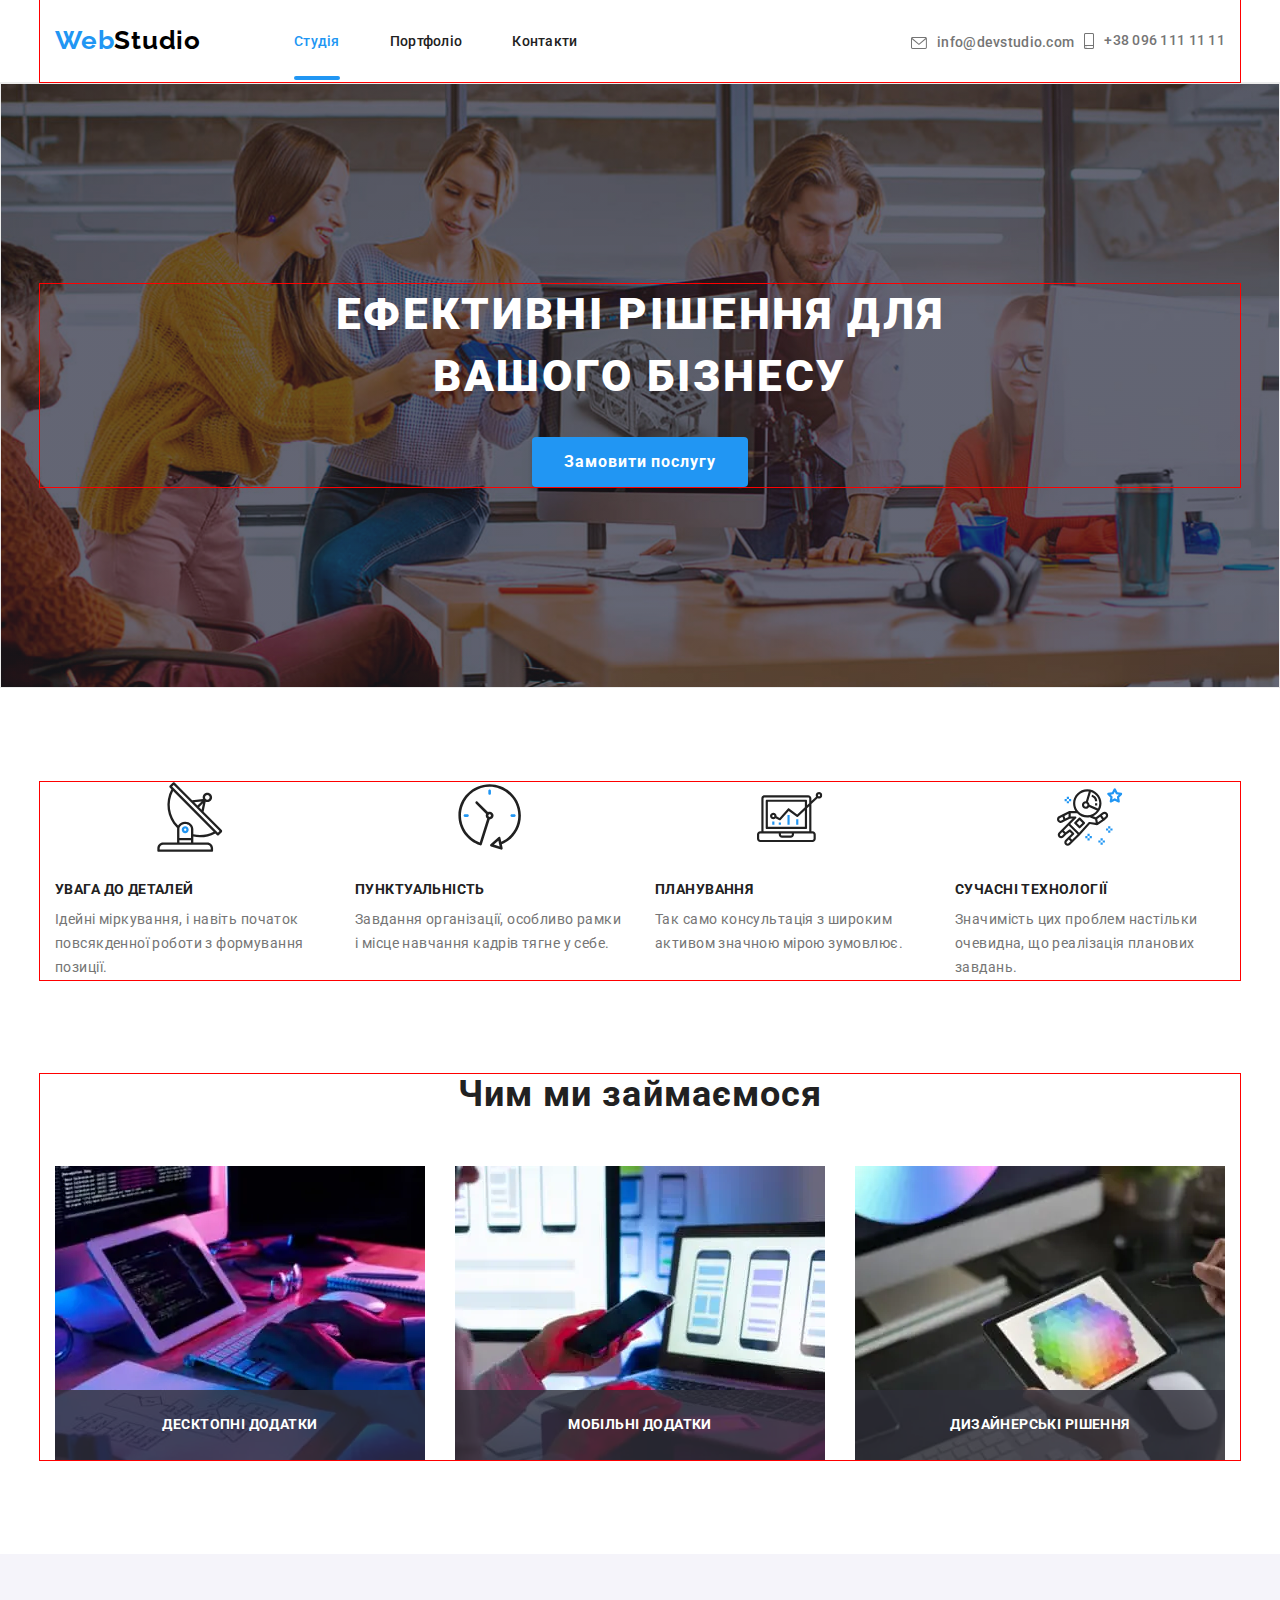
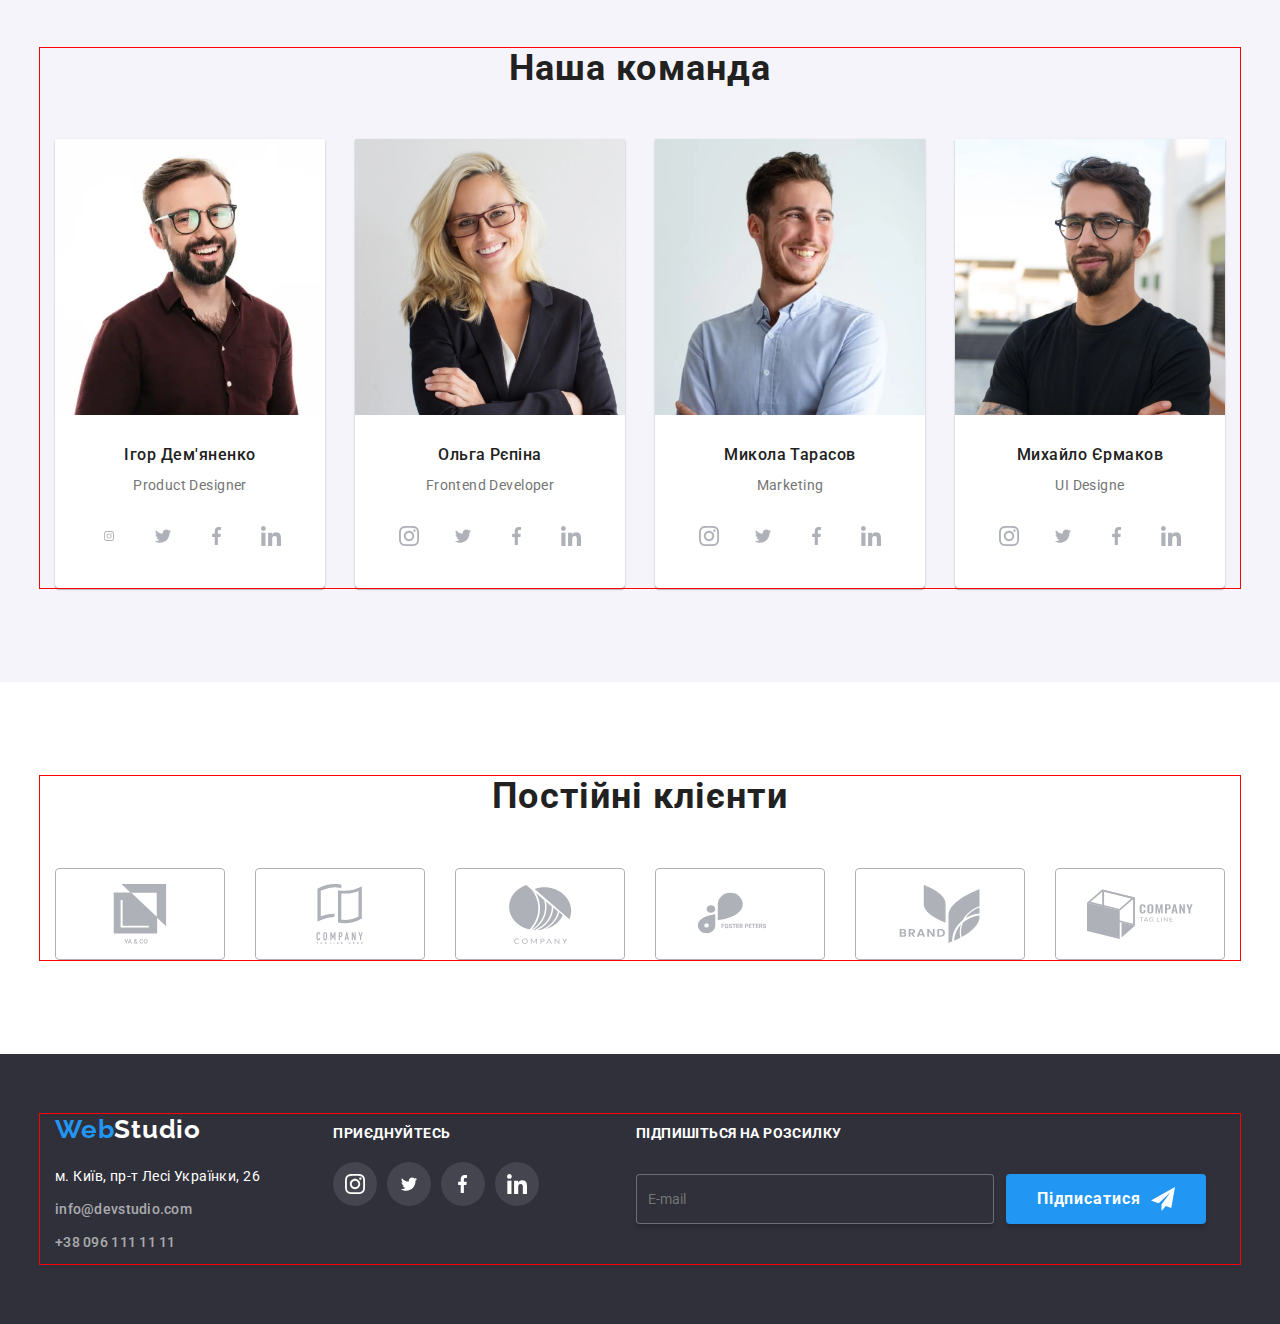
==== commit ee071f81: "Добавляет вариант на проверку" ====
--- a/index.html
+++ b/index.html
@@ -14,9 +14,7 @@
       href="https://fonts.googleapis.com/css2?family=Raleway:wght@700&family=Roboto:wght@400;500;700;900&display=swap"
       rel="stylesheet"
     />
-    <link rel="stylesheet" href="./css/styles.css" />
     <link rel="stylesheet" href="./css/main.min.css" />
-    <link rel="stylesheet" href="./css/modal.css" />
     <title>Web Studio</title>
   </head>
   <body>
@@ -493,28 +491,28 @@
           <h3 class="footer__title">Приєднуйтесь</h3>
           <ul class="list list-social">
             <li class="list-social__item">
-              <a class="link-social" href="">
+              <a class="link-social footer__link-social" href="">
                 <svg width="20" height="20">
                   <use href="./images/icons.svg#instagram"></use>
                 </svg>
               </a>
             </li>
             <li class="list-social__item">
-              <a class="link-social" href="">
+              <a class="link-social footer__link-social" href="">
                 <svg width="20" height="16.25">
                   <use href="./images/icons.svg#twitter"></use>
                 </svg>
               </a>
             </li>
             <li class="list-social__item">
-              <a class="link-social" href="">
+              <a class="link-social footer__link-social" href="">
                 <svg class="social-icon" width="10" height="20">
                   <use href="./images/icons.svg#facebook"></use>
                 </svg>
               </a>
             </li>
             <li class="list-social__item">
-              <a class="link-social" href="">
+              <a class="link-social footer__link-social" href="">
                 <svg width="20" height="20">
                   <use href="./images/icons.svg#linkedin"></use>
                 </svg>
@@ -615,14 +613,14 @@
             </ul>
           </nav>
           <ul class="mobile-menu__list-contact">
-            <li class="mobile-menu__list-item"><a class="link mobile-menu__link mobile-menu__number" href="">+38 096 111 11 11</a></li>
-            <li class="mobile-menu__list-item"><a class="mobile-menu__email" href="">info@devstudio.com</a></li>
+            <li class="mobile-menu__list-item"><a class="link mobile-menu__link mobile-menu__number" href="tel:+380961111111">+38 096 111 11 11</a></li>
+            <li class="mobile-menu__list-item"><a class="mobile-menu__email" href="mailto:info@devstudio.com">info@devstudio.com</a></li>
           </ul>
           <ul class="mobile-menu__list-social">
-            <li><a class="link" href="">Instagram</a></li>
-            <li><a class="link" href="">Twitter</a></li>
+            <li><a class="link" href="./index.html">Instagram</a></li>
+            <li><a class="link" href="./portfolio.html">Twitter</a></li>
             <li><a class="link" href="">Facebook</a></li>
-            <li><a class="link " href="">Linkedin</a></li>
+            <li><a class="link" href="">Linkedin</a></li>
           </ul>
           </div>
       </div>
--- a/css/main.min.css
+++ b/css/main.min.css
@@ -1 +1 @@
-:root{--shadow-color:rgba(0, 0, 0, 0.15);--backdor-color:rgba(0, 0, 0, 0.2);--animation-time: 250ms;--bezier-function:cubic-bezier(0.4, 0, 0.2, 1);--pramary-icon-color: #afb1b8;--secondery-icon-color: #fff;--pramary-ivon-color-bottom: rgba(255, 255, 255, 0.1);--background-color: #fff;--pramiry-color: #757575;--secondory-color: #212121;--secondory-color-title:#fff;--company-color: #2196F3;--footer-contact-color: rgba(255, 255, 255, 0.6);--pramiry-button-color: #fff;--secondory-button-color: #212121;--pramiry-button-background-color: #2196F3;--secondory-button-background-color: #f5f4fa}body{color:var(--pramiry-color);background-color:var(--background-color);font-family:"Roboto",sans-serif;font-size:14px;letter-spacing:.03em}img{display:block;max-width:100%;height:auto}h1,h2,h3,p,ul{list-style:none;margin:0px;padding:0px}.visually-hidden{position:absolute;white-space:nowrap;width:1px;height:1px;overflow:hidden;border:0;padding:0;clip:rect(0 0 0 0);-webkit-clip-path:inset(50%);clip-path:inset(50%);margin:-1px}.is-hidden{display:none;opacity:0;pointer-events:none;visibility:hidden}.container{margin-left:auto;margin-right:auto;outline:1px solid red;padding-left:15px;padding-right:15px}@media screen and (min-width: 480px){.container{width:480px}}@media screen and (min-width: 768px){.container{width:768px}}@media screen and (min-width: 1200px){.container{width:1200px}}@media screen and (min-width: 768px){.list{display:-webkit-box;display:-ms-flexbox;display:flex;gap:30px}}.link{color:inherit;-webkit-transition-property:color;transition-property:color;-webkit-transition-duration:var(--animation-time);transition-duration:var(--animation-time);-webkit-transition-timing-function:var(--bezier-function);transition-timing-function:var(--bezier-function);font-size:inherit;line-height:1.14;letter-spacing:.02em;text-decoration:none}.link:hover,.link:focus{color:var(--company-color);fill:currentColor}.contact{color:inherit;font-weight:500;font-style:normal}.button{cursor:pointer;background-color:var(--pramiry-button-background-color);-webkit-box-shadow:0px 4px 4px var(--shadow-color);box-shadow:0px 4px 4px var(--shadow-color);border-radius:4px;font-family:inherit;font-weight:500;font-size:16px;border-radius:4px;line-height:1.6;letter-spacing:.03em;border:none}.button__text{color:#fff;font-weight:700;font-size:16px;line-height:1.8;letter-spacing:.06em}.title{color:var(--secondory-color);font-weight:700;font-size:36px;line-height:1.16;letter-spacing:.03em}.title--center{text-align:center;margin-bottom:50px}@media screen and (max-width: 1199px){.title--center{margin-bottom:30px}}.logo{color:#000;font-family:"Raleway";font-weight:700;font-size:26px;line-height:1.2;letter-spacing:.03em;text-decoration:none}.logo__cover{color:var(--company-color)}.list-cards{-webkit-box-align:baseline;-ms-flex-align:baseline;align-items:baseline;height:auto}@media screen and (min-width: 768px){.list-cards{-ms-flex-wrap:wrap;flex-wrap:wrap}}@media screen and (min-width: 1200px){.list-cards{-ms-flex-wrap:nowrap;flex-wrap:nowrap}}@media screen and (min-width: 768px){.list-cards__card{width:calc((100% - 30px)/2)}}@media screen and (min-width: 1200px){.list-cards__card{width:calc((100% - 90px)/4)}}@media screen and (max-width: 767px){.list-cards__card:not(:last-child){margin-bottom:30px}}.list-social{display:-webkit-box;display:-ms-flexbox;display:flex;-webkit-box-pack:center;-ms-flex-pack:center;justify-content:center;gap:10px}.list-social__item{width:44px;height:44px;border-radius:50%}.link-social{-webkit-transition-property:fill,background-color;transition-property:fill,background-color;-webkit-transition-duration:var(--animation-time);transition-duration:var(--animation-time);-webkit-transition-timing-function:var(--bezier-function);transition-timing-function:var(--bezier-function);fill:var(--pramary-icon-color);display:-webkit-box;display:-ms-flexbox;display:flex;width:44px;height:44px;border-radius:50%;-webkit-box-pack:center;-ms-flex-pack:center;justify-content:center;-webkit-box-align:center;-ms-flex-align:center;align-items:center;gap:10px}.link-social:hover,.link-social:focus{background-color:var(--company-color);fill:var(--secondery-icon-color)}.form__label{font-size:12px;line-height:1.16;letter-spacing:.01em;cursor:pointer}.form__input{padding:11px 11px 11px 32px;width:100%;height:40px;border-radius:4px;border:1px solid rgba(33,33,33,.2);border-radius:4px;outline:none}.form__comment{resize:none;height:120px}.form__comment::-webkit-input-placeholder{font-size:12px;line-height:1.16;letter-spacing:.01em}.form__comment::-moz-placeholder{font-size:12px;line-height:1.16;letter-spacing:.01em}.form__comment:-ms-input-placeholder{font-size:12px;line-height:1.16;letter-spacing:.01em}.form__comment::-ms-input-placeholder{font-size:12px;line-height:1.16;letter-spacing:.01em}.form__comment::placeholder{font-size:12px;line-height:1.16;letter-spacing:.01em}.form__checkbox-icon{top:0px;left:12px}.checkbox{position:relative}.checkbox__icon{position:absolute;border:2px solid var(--secondory-color);border-radius:4px}.checkbox__input:checked+.checkbox__icon{background-color:var(--company-color);border:none}.button-close{display:-webkit-box;display:-ms-flexbox;display:flex;-webkit-box-align:center;-ms-flex-align:center;align-items:center;-webkit-box-pack:center;-ms-flex-pack:center;justify-content:center;-webkit-transition-property:fill;transition-property:fill;-webkit-transition-duration:250ms;transition-duration:250ms;-webkit-transition-timing-function:var(--bezier-function);transition-timing-function:var(--bezier-function)}.button-close:hover,.button-close:focus{fill:var(--company-color)}.menu-button{display:none;margin:0;padding:0;border:none;width:40px;height:40px;background-color:rgba(0,0,0,0)}.menu-button__icon{-webkit-transition-property:fill;transition-property:fill;-webkit-transition-duration:var(--animation-time);transition-duration:var(--animation-time);-webkit-transition-timing-function:var(--bezier-function);transition-timing-function:var(--bezier-function)}.menu-button:focus .menu-button__icon,.menu-button:hover .menu-button__icon{fill:var(--company-color)}@media screen and (max-width: 767px){.menu-button{display:-webkit-box;display:-ms-flexbox;display:flex;-webkit-box-pack:end;-ms-flex-pack:end;justify-content:flex-end}}.header{border-bottom:1px solid #ececec}.header__flex{-webkit-box-align:center;-ms-flex-align:center;align-items:center;-webkit-box-pack:justify;-ms-flex-pack:justify;justify-content:space-between}@media screen and (min-width: 768px){.header__flex{display:-webkit-box;display:-ms-flexbox;display:flex}}.header__nav{display:-webkit-box;display:-ms-flexbox;display:flex;-webkit-box-align:center;-ms-flex-align:center;align-items:center}@media screen and (max-width: 767px){.header__nav{-webkit-box-pack:justify;-ms-flex-pack:justify;justify-content:space-between}}@media screen and (min-width: 768px)and (max-width: 1199px){.header__nav{gap:88px}}@media screen and (min-width: 1200px){.header__nav{gap:93px}}.header__list{display:none;gap:50px}@media screen and (min-width: 768px){.header__list{display:-webkit-box;display:-ms-flexbox;display:flex}}.header__link{position:relative;padding-top:33px;padding-bottom:31px;color:var(--secondory-color);font-weight:500;line-height:1.14;letter-spacing:.02em}.header__link::after{display:block;position:absolute;bottom:0px;-webkit-transform:scaleX(0);transform:scaleX(0);-webkit-transition-property:-webkit-transform;transition-property:-webkit-transform;transition-property:transform;transition-property:transform, -webkit-transform;-webkit-transition-duration:250ms;transition-duration:250ms;-webkit-transition-timing-function:cubic-bezier(0.4, 0, 0.2, 1);transition-timing-function:cubic-bezier(0.4, 0, 0.2, 1);background-color:var(--company-color);border-radius:2px;width:100%;height:4px;content:""}.header__link:hover::after,.header__link:focus::after{-webkit-transform:scaleX(1);transform:scaleX(1)}.header__link--active{position:relative;padding-top:33px;padding-bottom:31px;font-weight:500;line-height:1.14;letter-spacing:.02em;color:var(--company-color)}.header__link--active::after{display:block;position:absolute;bottom:0px;background-color:var(--company-color);border-radius:2px;width:100%;height:4px;content:""}.header__logo{padding-top:24px;padding-bottom:25px}@media screen and (max-width: 767px){.header__logo{padding:16px 0}}.header__list-contact{display:none;-webkit-box-align:baseline;-ms-flex-align:baseline;align-items:baseline;fill:currentColor;font-weight:500;line-height:1.14;letter-spacing:.02em;gap:10px}@media screen and (min-width: 768px)and (max-width: 1199px){.header__list-contact{display:block}}@media screen and (min-width: 1200px){.header__list-contact{display:-webkit-box;display:-ms-flexbox;display:flex}}.header__contact{display:-webkit-box;display:-ms-flexbox;display:flex;-webkit-box-align:center;-ms-flex-align:center;align-items:center;padding-top:33px;padding-bottom:31px;gap:10px}@media screen and (min-width: 768px)and (max-width: 1199px){.header__contact{padding:5px 0px}}.hero{border:1px solid #ececec;background-image:-webkit-gradient(linear, left top, left bottom, from(rgba(47, 48, 58, 0.4)), to(rgba(47, 48, 58, 0.4))),url("../images/hero-image.jpg");background-image:linear-gradient(rgba(47, 48, 58, 0.4), rgba(47, 48, 58, 0.4)),url("../images/hero-image.jpg");background-size:cover;background-repeat:no-repeat;background-position:center;padding-bottom:200px;padding-top:200px;background-color:#2f303a}@media screen and (min-device-pixel-ratio: 2),screem and (-webkit-min-device-pixel-ratio: 2),screem and (min-resolution: 192dpi),screem and (min-resolution: 2dppx){.hero{background-image:-webkit-gradient(linear, left top, left bottom, from(rgba(47, 48, 58, 0.4)), to(rgba(47, 48, 58, 0.4))),url("../images/hero-image@2x.jpg");background-image:linear-gradient(rgba(47, 48, 58, 0.4), rgba(47, 48, 58, 0.4)),url("../images/hero-image@2x.jpg")}}@media screen and (min-width: 480px)and (max-width: 787px){.hero{background-image:-webkit-gradient(linear, left top, left bottom, from(rgba(47, 48, 58, 0.4)), to(rgba(47, 48, 58, 0.4))),url("../../images/header-image-480.jpg");background-image:linear-gradient(rgba(47, 48, 58, 0.4), rgba(47, 48, 58, 0.4)),url("../../images/header-image-480.jpg")}}@media screen and (min-width: 786px)and (max-width: 1199px){.hero{background-image:-webkit-gradient(linear, left top, left bottom, from(rgba(47, 48, 58, 0.4)), to(rgba(47, 48, 58, 0.4))),url("../../images/header-image-768.jpg");background-image:linear-gradient(rgba(47, 48, 58, 0.4), rgba(47, 48, 58, 0.4)),url("../../images/header-image-768.jpg")}}.hero__title{margin-bottom:30px;text-align:center;margin-left:auto;margin-right:auto;max-width:696px;color:#fff;font-weight:900;font-size:44px;line-height:1.4;letter-spacing:.06em;text-transform:uppercase}.hero__button{display:block;padding:0px;margin-left:auto;margin-right:auto;width:216px;height:50px}.hero__button-text{padding:10px 32px}.features{padding-top:94px;padding-bottom:0px}@media screen and (max-width: 1199px){.features{padding-top:30px;padding-bottom:60px}}.features__icon{display:-webkit-box;display:-ms-flexbox;display:flex;-webkit-box-pack:center;-ms-flex-pack:center;justify-content:center;-webkit-box-align:center;-ms-flex-align:center;align-items:center;height:auto;margin-bottom:30px}.features__title{margin-bottom:10px;color:var(--secondory-color);font-weight:700;font-size:inherit;line-height:1.14;letter-spacing:.03em;text-transform:uppercase}@media screen and (max-width: 768px){.features__title{text-align:center}}.features__text{line-height:1.71}.development{padding-top:94px;padding-bottom:94px}@media screen and (max-width: 1199px){.development{display:none}}.development__item{position:relative}.development__label{position:absolute;bottom:0px;left:0px;padding-top:27px;background-color:rgba(47,48,58,.8);width:370px;height:70px}.development__title{text-align:center;font-weight:700;font-size:14px;line-height:1.14em;text-transform:uppercase;color:var(--secondory-color-title)}.employee{background-color:#f5f4fa;padding-top:94px;padding-bottom:94px}@media screen and (max-width: 1199px){.employee{padding-top:60px;padding-bottom:60px}}.employee__cart{background-color:var(--background-color);-webkit-box-shadow:0px 1px 3px rgba(0,0,0,.12),0px 1px 1px rgba(0,0,0,.14),0px 2px 1px rgba(0,0,0,.2);box-shadow:0px 1px 3px rgba(0,0,0,.12),0px 1px 1px rgba(0,0,0,.14),0px 2px 1px rgba(0,0,0,.2);border-radius:0px 0px 4px 4px}@media screen and (min-width: 768px){.employee__cart{width:354px}}@media screen and (min-width: 1200px){.employee__cart{width:270px}}.employee__label{text-align:center;padding-top:30px;padding-bottom:30px}@media screen and (max-width: 1199px){.employee__label{padding-bottom:24px}}.employee__title{margin-bottom:10px;color:var(--secondory-color);font-weight:500;font-size:16px;line-height:1.19;letter-spacing:.03em}.employee__text{line-height:1.71}.employee__list{margin-top:16px}.clients{padding-top:94px;padding-bottom:94px}@media screen and (max-width: 1199px){.clients{padding-top:60px;padding-bottom:60px}}.clients__list{display:-webkit-box;display:-ms-flexbox;display:flex;gap:30px;-ms-flex-wrap:nowrap;flex-wrap:nowrap;-webkit-box-pack:center;-ms-flex-pack:center;justify-content:center}@media screen and (max-width: 1199px){.clients__list{-ms-flex-wrap:wrap;flex-wrap:wrap}}@media screen and (max-width: 480px){.clients__item{-ms-flex-preferred-size:calc((100% - 30px)/2);flex-basis:calc((100% - 30px)/2)}}@media screen and (max-width: 768px){.clients__item{-ms-flex-preferred-size:calc((100% - 60px)/3);flex-basis:calc((100% - 60px)/3)}}.clients__link{display:-webkit-box;display:-ms-flexbox;display:flex;-webkit-box-pack:center;-ms-flex-pack:center;justify-content:center;-webkit-box-align:center;-ms-flex-align:center;align-items:center;-webkit-transition-property:fill,border-color;transition-property:fill,border-color;-webkit-transition-duration:250ms;transition-duration:250ms;-webkit-transition-timing-function:var(--bezier-function);transition-timing-function:var(--bezier-function);fill:var(--pramary-icon-color);width:170px;height:92px;border:1px solid #afb1b8;border-radius:4px}.clients__link:hover,.clients__link:focus{border-color:var(--company-color);fill:var(--company-color)}.footer{padding-top:60px;padding-bottom:60px;background-color:#2f303a}.footer__item{margin-bottom:9px}.footer__text{color:#fff;font-style:inherit;font-style:normal}.footer__link-social{background-color:rgba(255,255,255,.1);fill:#fff}.footer__contact{max-width:232px;color:rgba(255,255,255,.6);font-weight:400;line-height:1.7;letter-spacing:.03em}@media screen and (max-width: 1199px){.footer__contact{text-align:center}}@media screen and (max-width: 767px){.footer__contact{margin-bottom:60px;margin-left:auto;margin-right:auto}}@media screen and (min-width: 768px){.footer__contact{display:-webkit-box;display:-ms-flexbox;display:flex;-ms-flex-wrap:wrap;flex-wrap:wrap}}.footer__logo{display:block;margin-bottom:20px;color:#fff;margin-bottom:20px}.footer__title{margin-bottom:20px;color:#fff;font-size:14px;font-weight:700;line-height:1.14;letter-spacing:.03em;text-transform:uppercase}@media screen and (max-width: 1199px){.footer__social{text-align:center}}@media screen and (max-width: 767px){.footer__social{margin-left:auto;margin-right:auto;margin-bottom:60px}}@media screen and (min-width: 768px){.footer__social{display:-webkit-box;display:-ms-flexbox;display:flex;-ms-flex-wrap:wrap;flex-wrap:wrap}}@media screen and (max-width: 1199px){.footer__subscription{text-align:center}}@media screen and (max-width: 767px){.footer__subscription{margin-left:auto;margin-right:auto}}.footer__input{color:#fff;padding:11px;background-color:#2f303a;-webkit-box-shadow:0px 4px 4px rgba(0,0,0,.15);box-shadow:0px 4px 4px rgba(0,0,0,.15);outline:none;border-radius:4px;border:1px solid rgba(255,255,255,.3);width:358px;height:50px}.footer__button{display:-webkit-box;display:-ms-flexbox;display:flex;-webkit-box-align:center;-ms-flex-align:center;align-items:center;-webkit-box-pack:center;-ms-flex-pack:center;justify-content:center;margin-top:12px;width:200px;height:50px}@media screen and (max-width: 1199px){.footer__button{margin-left:auto;margin-right:auto}}.footer__icon{margin-left:10px;fill:#fff}.backdoor{position:fixed;opacity:1;-webkit-transition-property:opacity,visibility;transition-property:opacity,visibility;-webkit-transition-duration:250ms;transition-duration:250ms;-webkit-transition-timing-function:var(--bezier-function);transition-timing-function:var(--bezier-function);left:0px;top:0px;width:100%;height:100%;background-color:var(--backdor-color);overflow-y:scroll}@media screen and (max-width: 767px){.backdoor{padding:93px 15px}}.modal{position:absolute;-webkit-transition-property:border-color,visibility;transition-property:border-color,visibility;-webkit-transition-duration:var(--animation-time);transition-duration:var(--animation-time);-webkit-transition-timing-function:var(--bezier-function);transition-timing-function:var(--bezier-function);top:50%;left:50%;-webkit-transform:translate(-50%, -50%);transform:translate(-50%, -50%);z-index:3;width:528px;height:581px;background-color:var(--background-color)}@media screen and (max-width: 1199px){.modal{width:450px;height:609px}}.modal__form{margin:40px}.modal__title{margin-bottom:12px;font-size:20px;line-height:1.15}.modal__field{position:relative;margin-bottom:10px}.modal__label{display:block;margin-bottom:4px}.modal__input{cursor:pointer;-webkit-transition-property:border-color;transition-property:border-color;-webkit-transition-duration:var(--animation-time);transition-duration:var(--animation-time);-webkit-transition-timing-function:var(--bezier-function);transition-timing-function:var(--bezier-function)}.modal__input:hover,.modal__input:focus{border-color:var(--company-color)}.modal__icon{-webkit-transition-property:fill;transition-property:fill;-webkit-transition-duration:var(--animation-time);transition-duration:var(--animation-time);-webkit-transition-timing-function:var(--bezier-function);transition-timing-function:var(--bezier-function);position:absolute;left:12px;top:28px;cursor:pointer}.modal__input:hover~.modal__icon,.modal__input:focus~.modal__icon{fill:var(--company-color)}.modal__link{color:var(--company-color);cursor:pointer}.modal__buttom{display:block;margin-left:auto;margin-right:auto;width:200px;height:50px}.modal__checkbox{margin-bottom:30px}.modal__checkbox-icon{-webkit-appearance:none;-moz-appearance:none;appearance:none;top:50%;-webkit-transform:translateY(-50%);transform:translateY(-50%);left:0px}.modal__text{text-align:center;line-height:1.71;margin-left:18px;cursor:pointer}@media screen and (max-width: 1199px){.modal__text{font-size:12px;line-height:1.16}}.modal__comment{margin-bottom:10px}.modal__button-close{position:absolute;border-radius:50%;right:8px;top:8px;width:30px;height:30px;background-color:var(--background-color);cursor:pointer}.modal__button-close:hover,.modal__button-close:focus{fill:var(--company-color)}.project{padding-top:94px;padding-bottom:94px}@media screen and (max-width: 1199px){.project{padding-top:60px;padding-bottom:60px}}.project__list-button{-webkit-box-pack:center;-ms-flex-pack:center;justify-content:center;gap:8px;margin-bottom:56px}@media screen and (max-width: 767px){.project__list-button{margin-bottom:40px}}@media screen and (min-width: 1199px){.project__list-button{margin-bottom:30px}}.project__button{-webkit-transition-property:background-color,-webkit-box-shadow;transition-property:background-color,-webkit-box-shadow;transition-property:background-color,box-shadow;transition-property:background-color,box-shadow,-webkit-box-shadow;-webkit-transition-duration:var(--animation-time);transition-duration:var(--animation-time);-webkit-transition-timing-function:var(--bezier-function);transition-timing-function:var(--bezier-function);color:var(--secondory-button-color);background-color:var(--secondory-button-background-color);background-color:#f5f4fa;border-radius:4px;padding:6px 22px;border:none}.project__button-text{-webkit-transition-property:color;transition-property:color;-webkit-transition-duration:var(--animation-time);transition-duration:var(--animation-time);-webkit-transition-timing-function:var(--bezier-function);transition-timing-function:var(--bezier-function);font-weight:500;font-size:16px;line-height:1.6;text-align:center;letter-spacing:.03em;color:#212121}.project__button:hover,.project__button:focus{background-color:var(--pramiry-button-background-color);-webkit-box-shadow:0px 3px 1px rgba(0,0,0,.1),0px 1px 2px rgba(0,0,0,.08),0px 2px 2px rgba(0,0,0,.12);box-shadow:0px 3px 1px rgba(0,0,0,.1),0px 1px 2px rgba(0,0,0,.08),0px 2px 2px rgba(0,0,0,.12)}.project__button:hover .project__button-text,.project__button:focus .project__button-text{color:var(--pramiry-button-color)}.project__list-cards{-ms-flex-wrap:wrap;flex-wrap:wrap}.project__card{position:relative;overflow:hidden;-webkit-transition-property:-webkit-box-shadow;transition-property:-webkit-box-shadow;transition-property:box-shadow;transition-property:box-shadow, -webkit-box-shadow;-webkit-transition-duration:var(--animation-time);transition-duration:var(--animation-time);-webkit-transition-timing-function:var(--bezier-function);transition-timing-function:var(--bezier-function);background-color:var(--background-color);border:1px solid #eee}@media screen and (min-width: 768px){.project__card{width:calc((100% - 30px)/2)}}@media screen and (min-width: 1200px){.project__card{width:calc((100% - 60px)/3)}}@media screen and (max-width: 767px){.project__card:not(:last-child){margin-bottom:30px}}.project__card:focus,.project__card:hover{-webkit-box-shadow:0px 1px 1px rgba(0,0,0,.12),0px 4px 4px rgba(0,0,0,.06),1px 4px 6px rgba(0,0,0,.16);box-shadow:0px 1px 1px rgba(0,0,0,.12),0px 4px 4px rgba(0,0,0,.06),1px 4px 6px rgba(0,0,0,.16)}.project__link{overflow:hidden;text-decoration:none}.project__description{position:absolute;left:0px;top:0px;width:100%;height:100%;-webkit-transform:translateY(100%);transform:translateY(100%);-webkit-transition-property:-webkit-transform;transition-property:-webkit-transform;transition-property:transform;transition-property:transform, -webkit-transform;-webkit-transition-duration:var(--animation-time);transition-duration:var(--animation-time);-webkit-transition-timing-function:var(--bezier-function);transition-timing-function:var(--bezier-function);background-color:rgba(33,150,243,.9)}.project__description-text{display:block;font-size:18px;line-height:1.55em;letter-spacing:.03em;color:#fff;margin:63px 24px}@media screen and (max-width: 767px){.project__description-text{margin:77px 24px}}@media screen and (min-width: 767px)and (max-width: 1199px){.project__description-text{margin:49px 24px}}.project__link:hover .project__description,.project__link:focus .project__description{-webkit-transform:translateY(0%);transform:translateY(0%)}.project__text{position:relative;z-index:1;padding:20px 24px;border:1px solid #eee;background-color:var(--background-color)}.project__title{margin-bottom:4px;color:var(--secondory-button-color);font-weight:700;font-size:18px;line-height:2;letter-spacing:.06em}.project__subtitle{color:var(--pramiry-color);font-size:16px;line-height:1.8;letter-spacing:.03em}.mobile-menu{display:none;position:fixed;width:100%;height:100%;top:0;left:0;background-color:#fff;overflow:scroll;z-index:999}.mobile-menu__blok{margin:40px 25px}.mobile-menu.is-open{display:block}.mobile-menu__button-close{position:absolute;top:10px;right:15px;-webkit-transition-property:fill;transition-property:fill;-webkit-transition-duration:var(--animation-time);transition-duration:var(--animation-time);-webkit-transition-timing-function:var(--bezier-function);transition-timing-function:var(--bezier-function)}.mobile-menu__button-close:focus,.mobile-menu__button-close:hover{fill:var(--company-color)}.mobile-menu__list-nav{margin-bottom:302px}.mobile-menu__list-item:not(:last-child){margin-bottom:32px}.mobile-menu__list-contact{font-weight:500;font-size:24px;line-height:1.16;margin-bottom:64px}.mobile-menu__list-social{display:-webkit-inline-box;display:-ms-inline-flexbox;display:inline-flex;-ms-flex-wrap:wrap;flex-wrap:wrap;gap:10px;font-weight:500;font-size:18px;line-height:1.22;color:var(--company-color)}.mobile-menu__list-social :not(:last-child) ::after{content:" ";border:1px solid rgba(33,33,33,.2);margin-left:10px}.mobile-menu__link{font-size:40px;font-weight:500;line-height:1.17;color:var(--secondory-color)}.mobile-menu__number{font-size:34px;color:var(--company-color)}.mobile-menu__email{text-decoration:none;color:var(--pramiry-color)}/*# sourceMappingURL=main.min.css.map */+:root{--shadow-color:rgba(0, 0, 0, 0.15);--backdor-color:rgba(0, 0, 0, 0.2);--animation-time: 250ms;--bezier-function:cubic-bezier(0.4, 0, 0.2, 1);--pramary-icon-color: #afb1b8;--secondery-icon-color: #fff;--pramary-ivon-color-bottom: rgba(255, 255, 255, 0.1);--background-color: #fff;--pramiry-color: #757575;--secondory-color: #212121;--secondory-color-title:#fff;--company-color: #2196F3;--footer-contact-color: rgba(255, 255, 255, 0.6);--pramiry-button-color: #fff;--secondory-button-color: #212121;--pramiry-button-background-color: #2196F3;--secondory-button-background-color: #f5f4fa}body{color:var(--pramiry-color);background-color:var(--background-color);font-family:"Roboto",sans-serif;font-size:14px;letter-spacing:.03em}img{display:block;max-width:100%;height:auto}h1,h2,h3,p,ul{list-style:none;margin:0px;padding:0px}.visually-hidden{position:absolute;white-space:nowrap;width:1px;height:1px;overflow:hidden;border:0;padding:0;clip:rect(0 0 0 0);-webkit-clip-path:inset(50%);clip-path:inset(50%);margin:-1px}.is-hidden{display:none;opacity:0;pointer-events:none;visibility:hidden}.container{margin-left:auto;margin-right:auto;outline:1px solid red;padding-left:15px;padding-right:15px}@media screen and (min-width: 480px){.container{width:480px}}@media screen and (min-width: 768px){.container{width:768px}}@media screen and (min-width: 1200px){.container{width:1200px}}@media screen and (min-width: 768px){.list{display:-webkit-box;display:-ms-flexbox;display:flex;gap:30px}}.link{color:inherit;-webkit-transition-property:color;transition-property:color;-webkit-transition-duration:var(--animation-time);transition-duration:var(--animation-time);-webkit-transition-timing-function:var(--bezier-function);transition-timing-function:var(--bezier-function);font-size:inherit;line-height:1.14;letter-spacing:.02em;text-decoration:none}.link:hover,.link:focus{color:var(--company-color);fill:currentColor}.contact{color:inherit;font-weight:500;font-style:normal}.button{cursor:pointer;background-color:var(--pramiry-button-background-color);-webkit-box-shadow:0px 4px 4px var(--shadow-color);box-shadow:0px 4px 4px var(--shadow-color);border-radius:4px;font-family:inherit;font-weight:500;font-size:16px;border-radius:4px;line-height:1.6;letter-spacing:.03em;border:none}.button__text{color:#fff;font-weight:700;font-size:16px;line-height:1.8;letter-spacing:.06em}.title{color:var(--secondory-color);font-weight:700;font-size:36px;line-height:1.16;letter-spacing:.03em}.title--center{text-align:center;margin-bottom:50px}@media screen and (max-width: 1199px){.title--center{margin-bottom:30px}}.logo{color:#000;font-family:"Raleway";font-weight:700;font-size:26px;line-height:1.2;letter-spacing:.03em;text-decoration:none}.logo__cover{color:var(--company-color)}.list-cards{-webkit-box-align:baseline;-ms-flex-align:baseline;align-items:baseline;height:auto}@media screen and (min-width: 768px){.list-cards{-ms-flex-wrap:wrap;flex-wrap:wrap}}@media screen and (min-width: 1200px){.list-cards{-ms-flex-wrap:nowrap;flex-wrap:nowrap}}@media screen and (min-width: 768px){.list-cards__card{width:calc((100% - 30px)/2)}}@media screen and (min-width: 1200px){.list-cards__card{width:calc((100% - 90px)/4)}}@media screen and (max-width: 767px){.list-cards__card:not(:last-child){margin-bottom:30px}}.list-social{display:-webkit-box;display:-ms-flexbox;display:flex;-webkit-box-pack:center;-ms-flex-pack:center;justify-content:center;gap:10px}.list-social__item{width:44px;height:44px;border-radius:50%}.link-social{-webkit-transition-property:fill,background-color;transition-property:fill,background-color;-webkit-transition-duration:var(--animation-time);transition-duration:var(--animation-time);-webkit-transition-timing-function:var(--bezier-function);transition-timing-function:var(--bezier-function);fill:var(--pramary-icon-color);display:-webkit-box;display:-ms-flexbox;display:flex;width:44px;height:44px;border-radius:50%;-webkit-box-pack:center;-ms-flex-pack:center;justify-content:center;-webkit-box-align:center;-ms-flex-align:center;align-items:center;gap:10px}.link-social:hover,.link-social:focus{background-color:var(--company-color);fill:var(--secondery-icon-color)}.form__label{font-size:12px;line-height:1.16;letter-spacing:.01em;cursor:pointer}.form__input{padding:11px 11px 11px 32px;width:100%;height:40px;border-radius:4px;border:1px solid rgba(33,33,33,.2);border-radius:4px;outline:none}.form__comment{resize:none;height:120px}.form__comment::-webkit-input-placeholder{font-size:12px;line-height:1.16;letter-spacing:.01em}.form__comment::-moz-placeholder{font-size:12px;line-height:1.16;letter-spacing:.01em}.form__comment:-ms-input-placeholder{font-size:12px;line-height:1.16;letter-spacing:.01em}.form__comment::-ms-input-placeholder{font-size:12px;line-height:1.16;letter-spacing:.01em}.form__comment::placeholder{font-size:12px;line-height:1.16;letter-spacing:.01em}.form__checkbox-icon{top:0px;left:12px}.checkbox{position:relative}.checkbox__icon{position:absolute;border:2px solid var(--secondory-color);border-radius:4px}.checkbox__input:checked+.checkbox__icon{background-color:var(--company-color);border:none}.button-close{display:-webkit-box;display:-ms-flexbox;display:flex;-webkit-box-align:center;-ms-flex-align:center;align-items:center;-webkit-box-pack:center;-ms-flex-pack:center;justify-content:center;-webkit-transition-property:fill;transition-property:fill;-webkit-transition-duration:250ms;transition-duration:250ms;-webkit-transition-timing-function:var(--bezier-function);transition-timing-function:var(--bezier-function)}.button-close:hover,.button-close:focus{fill:var(--company-color)}.menu-button{display:none;margin:0;padding:0;border:none;width:40px;height:40px;background-color:rgba(0,0,0,0)}.menu-button__icon{-webkit-transition-property:fill;transition-property:fill;-webkit-transition-duration:var(--animation-time);transition-duration:var(--animation-time);-webkit-transition-timing-function:var(--bezier-function);transition-timing-function:var(--bezier-function)}.menu-button:focus .menu-button__icon,.menu-button:hover .menu-button__icon{fill:var(--company-color)}@media screen and (max-width: 767px){.menu-button{display:-webkit-box;display:-ms-flexbox;display:flex;-webkit-box-pack:end;-ms-flex-pack:end;justify-content:flex-end}}.header{border-bottom:1px solid #ececec}.header__flex{-webkit-box-align:center;-ms-flex-align:center;align-items:center;-webkit-box-pack:justify;-ms-flex-pack:justify;justify-content:space-between}@media screen and (min-width: 768px){.header__flex{display:-webkit-box;display:-ms-flexbox;display:flex}}.header__nav{display:-webkit-box;display:-ms-flexbox;display:flex;-webkit-box-align:center;-ms-flex-align:center;align-items:center}@media screen and (max-width: 767px){.header__nav{-webkit-box-pack:justify;-ms-flex-pack:justify;justify-content:space-between}}@media screen and (min-width: 768px)and (max-width: 1199px){.header__nav{gap:88px}}@media screen and (min-width: 1200px){.header__nav{gap:93px}}.header__list{display:none;gap:50px}@media screen and (min-width: 768px){.header__list{display:-webkit-box;display:-ms-flexbox;display:flex}}.header__link{position:relative;padding-top:33px;padding-bottom:31px;color:var(--secondory-color);font-weight:500;line-height:1.14;letter-spacing:.02em}.header__link::after{display:block;position:absolute;bottom:0px;-webkit-transform:scaleX(0);transform:scaleX(0);-webkit-transition-property:-webkit-transform;transition-property:-webkit-transform;transition-property:transform;transition-property:transform, -webkit-transform;-webkit-transition-duration:250ms;transition-duration:250ms;-webkit-transition-timing-function:cubic-bezier(0.4, 0, 0.2, 1);transition-timing-function:cubic-bezier(0.4, 0, 0.2, 1);background-color:var(--company-color);border-radius:2px;width:100%;height:4px;content:""}.header__link:hover::after,.header__link:focus::after{-webkit-transform:scaleX(1);transform:scaleX(1)}.header__link--active{position:relative;padding-top:33px;padding-bottom:31px;font-weight:500;line-height:1.14;letter-spacing:.02em;color:var(--company-color)}.header__link--active::after{display:block;position:absolute;bottom:0px;background-color:var(--company-color);border-radius:2px;width:100%;height:4px;content:""}.header__logo{padding-top:24px;padding-bottom:25px}@media screen and (max-width: 767px){.header__logo{padding:16px 0}}.header__list-contact{display:none;-webkit-box-align:baseline;-ms-flex-align:baseline;align-items:baseline;fill:currentColor;font-weight:500;line-height:1.14;letter-spacing:.02em;gap:10px}@media screen and (min-width: 768px)and (max-width: 1199px){.header__list-contact{display:block}}@media screen and (min-width: 1200px){.header__list-contact{display:-webkit-box;display:-ms-flexbox;display:flex}}.header__contact{display:-webkit-box;display:-ms-flexbox;display:flex;-webkit-box-align:center;-ms-flex-align:center;align-items:center;padding-top:33px;padding-bottom:31px;gap:10px}@media screen and (min-width: 768px)and (max-width: 1199px){.header__contact{padding:5px 0px}}.hero{border:1px solid #ececec;background-image:-webkit-gradient(linear, left top, left bottom, from(rgba(47, 48, 58, 0.4)), to(rgba(47, 48, 58, 0.4))),url("../images/hero-image.jpg");background-image:linear-gradient(rgba(47, 48, 58, 0.4), rgba(47, 48, 58, 0.4)),url("../images/hero-image.jpg");background-size:cover;background-repeat:no-repeat;background-position:center;padding-bottom:200px;padding-top:200px;background-color:#2f303a}@media screen and (min-device-pixel-ratio: 2),screem and (-webkit-min-device-pixel-ratio: 2),screem and (min-resolution: 192dpi),screem and (min-resolution: 2dppx){.hero{background-image:-webkit-gradient(linear, left top, left bottom, from(rgba(47, 48, 58, 0.4)), to(rgba(47, 48, 58, 0.4))),url("../images/hero-image@2x.jpg");background-image:linear-gradient(rgba(47, 48, 58, 0.4), rgba(47, 48, 58, 0.4)),url("../images/hero-image@2x.jpg")}}@media screen and (min-width: 480px)and (max-width: 787px){.hero{background-image:-webkit-gradient(linear, left top, left bottom, from(rgba(47, 48, 58, 0.4)), to(rgba(47, 48, 58, 0.4))),url("../../images/header-image-480.jpg");background-image:linear-gradient(rgba(47, 48, 58, 0.4), rgba(47, 48, 58, 0.4)),url("../../images/header-image-480.jpg")}}@media screen and (min-width: 786px)and (max-width: 1199px){.hero{background-image:-webkit-gradient(linear, left top, left bottom, from(rgba(47, 48, 58, 0.4)), to(rgba(47, 48, 58, 0.4))),url("../../images/header-image-768.jpg");background-image:linear-gradient(rgba(47, 48, 58, 0.4), rgba(47, 48, 58, 0.4)),url("../../images/header-image-768.jpg")}}.hero__title{margin-bottom:30px;text-align:center;margin-left:auto;margin-right:auto;max-width:696px;color:#fff;font-weight:900;font-size:44px;line-height:1.4;letter-spacing:.06em;text-transform:uppercase}.hero__button{display:block;padding:0px;margin-left:auto;margin-right:auto;width:216px;height:50px}.hero__button-text{padding:10px 32px}.features{padding-top:94px;padding-bottom:0px}@media screen and (max-width: 1199px){.features{padding-top:30px;padding-bottom:60px}}.features__icon{display:-webkit-box;display:-ms-flexbox;display:flex;-webkit-box-pack:center;-ms-flex-pack:center;justify-content:center;-webkit-box-align:center;-ms-flex-align:center;align-items:center;height:auto;margin-bottom:30px}.features__title{margin-bottom:10px;color:var(--secondory-color);font-weight:700;font-size:inherit;line-height:1.14;letter-spacing:.03em;text-transform:uppercase}@media screen and (max-width: 768px){.features__title{text-align:center}}.features__text{line-height:1.71}.development{padding-top:94px;padding-bottom:94px}@media screen and (max-width: 1199px){.development{display:none}}.development__item{position:relative}.development__label{position:absolute;bottom:0px;left:0px;padding-top:27px;background-color:rgba(47,48,58,.8);width:370px;height:70px}.development__title{text-align:center;font-weight:700;font-size:14px;line-height:1.14em;text-transform:uppercase;color:var(--secondory-color-title)}.employee{background-color:#f5f4fa;padding-top:94px;padding-bottom:94px}@media screen and (max-width: 1199px){.employee{padding-top:60px;padding-bottom:60px}}.employee__cart{background-color:var(--background-color);-webkit-box-shadow:0px 1px 3px rgba(0,0,0,.12),0px 1px 1px rgba(0,0,0,.14),0px 2px 1px rgba(0,0,0,.2);box-shadow:0px 1px 3px rgba(0,0,0,.12),0px 1px 1px rgba(0,0,0,.14),0px 2px 1px rgba(0,0,0,.2);border-radius:0px 0px 4px 4px}@media screen and (min-width: 768px){.employee__cart{width:354px}}@media screen and (min-width: 1200px){.employee__cart{width:270px}}.employee__label{text-align:center;padding-top:30px;padding-bottom:30px}@media screen and (max-width: 1199px){.employee__label{padding-bottom:24px}}.employee__title{margin-bottom:10px;color:var(--secondory-color);font-weight:500;font-size:16px;line-height:1.19;letter-spacing:.03em}.employee__text{line-height:1.71}.employee__list{margin-top:16px}.clients{padding-top:94px;padding-bottom:94px}@media screen and (max-width: 1199px){.clients{padding-top:60px;padding-bottom:60px}}.clients__list{display:-webkit-box;display:-ms-flexbox;display:flex;gap:30px;-ms-flex-wrap:nowrap;flex-wrap:nowrap;-webkit-box-pack:center;-ms-flex-pack:center;justify-content:center}@media screen and (max-width: 1199px){.clients__list{-ms-flex-wrap:wrap;flex-wrap:wrap}}@media screen and (max-width: 480px){.clients__item{-ms-flex-preferred-size:calc((100% - 30px)/2);flex-basis:calc((100% - 30px)/2)}}@media screen and (max-width: 768px){.clients__item{-ms-flex-preferred-size:calc((100% - 60px)/3);flex-basis:calc((100% - 60px)/3)}}.clients__link{display:-webkit-box;display:-ms-flexbox;display:flex;-webkit-box-pack:center;-ms-flex-pack:center;justify-content:center;-webkit-box-align:center;-ms-flex-align:center;align-items:center;-webkit-transition-property:fill,border-color;transition-property:fill,border-color;-webkit-transition-duration:250ms;transition-duration:250ms;-webkit-transition-timing-function:var(--bezier-function);transition-timing-function:var(--bezier-function);fill:var(--pramary-icon-color);width:170px;height:92px;border:1px solid #afb1b8;border-radius:4px}.clients__link:hover,.clients__link:focus{border-color:var(--company-color);fill:var(--company-color)}.footer{padding-top:60px;padding-bottom:60px;background-color:#2f303a}.footer__item{margin-bottom:9px}.footer__text{color:#fff;font-style:inherit;font-style:normal}.footer__link-social{background-color:rgba(255,255,255,.1);fill:#fff}.footer__contact{display:-webkit-inline-box;display:-ms-inline-flexbox;display:inline-flex;-webkit-box-orient:vertical;-webkit-box-direction:normal;-ms-flex-direction:column;flex-direction:column;color:rgba(255,255,255,.6);margin-left:auto;margin-right:auto;font-weight:400;line-height:1.7;letter-spacing:.03em}@media screen and (max-width: 1199px){.footer__contact{text-align:center;margin-bottom:60px}}@media screen and (max-width: 767px){.footer__contact{display:block}}@media screen and (min-width: 768px)and (max-width: 1199px){.footer__contact{margin-left:61px;margin-right:165px}}@media screen and (min-width: 1200px){.footer__contact{margin-left:0;margin-right:70px}}.footer__logo{margin-bottom:20px;color:#fff;margin-bottom:20px}.footer__title{margin-bottom:20px;color:#fff;font-size:14px;font-weight:700;line-height:1.14;letter-spacing:.03em;text-transform:uppercase}.footer__social{-webkit-box-orient:vertical;-webkit-box-direction:normal;-ms-flex-direction:column;flex-direction:column}@media screen and (max-width: 1199px){.footer__social{text-align:center}}@media screen and (max-width: 767px){.footer__social{margin-left:auto;margin-right:auto;margin-bottom:60px}}@media screen and (min-width: 768px){.footer__social{display:-webkit-inline-box;display:-ms-inline-flexbox;display:inline-flex}}@media screen and (min-width: 1200px){.footer__social{margin-right:93px}}.footer__subscription{-webkit-box-orient:vertical;-webkit-box-direction:normal;-ms-flex-direction:column;flex-direction:column}@media screen and (max-width: 1199px){.footer__subscription{text-align:center;margin-left:auto;margin-right:auto}}@media screen and (min-width: 1200px){.footer__subscription{display:-webkit-inline-box;display:-ms-inline-flexbox;display:inline-flex}}.footer__form{-webkit-box-align:baseline;-ms-flex-align:baseline;align-items:baseline;-ms-flex-wrap:wrap;flex-wrap:wrap}@media screen and (min-width: 1200px){.footer__form{display:-webkit-box;display:-ms-flexbox;display:flex}}.footer__input{color:#fff;padding:11px;background-color:#2f303a;-webkit-box-shadow:0px 4px 4px rgba(0,0,0,.15);box-shadow:0px 4px 4px rgba(0,0,0,.15);outline:none;border-radius:4px;border:1px solid rgba(255,255,255,.3);width:358px;height:50px}.footer__button{display:-webkit-box;display:-ms-flexbox;display:flex;-webkit-box-align:center;-ms-flex-align:center;align-items:center;-webkit-box-pack:center;-ms-flex-pack:center;justify-content:center;margin-top:12px;width:200px;height:50px;margin-left:12px}@media screen and (max-width: 1199px){.footer__button{margin-left:auto;margin-right:auto}}.footer__icon{margin-left:10px;fill:#fff}.backdoor{position:fixed;opacity:1;-webkit-transition-property:opacity,visibility;transition-property:opacity,visibility;-webkit-transition-duration:250ms;transition-duration:250ms;-webkit-transition-timing-function:var(--bezier-function);transition-timing-function:var(--bezier-function);left:0px;top:0px;width:100%;height:100%;background-color:var(--backdor-color);overflow-y:scroll}@media screen and (max-width: 767px){.backdoor{padding:93px 15px}}.modal{position:absolute;-webkit-transition-property:border-color,visibility;transition-property:border-color,visibility;-webkit-transition-duration:var(--animation-time);transition-duration:var(--animation-time);-webkit-transition-timing-function:var(--bezier-function);transition-timing-function:var(--bezier-function);top:50%;left:50%;-webkit-transform:translate(-50%, -50%);transform:translate(-50%, -50%);z-index:3;width:528px;height:581px;background-color:var(--background-color)}@media screen and (max-width: 1199px){.modal{width:450px;height:609px}}.modal__form{margin:40px}.modal__title{margin-bottom:12px;font-size:20px;line-height:1.15}.modal__field{position:relative;margin-bottom:10px}.modal__label{display:block;margin-bottom:4px}.modal__input{cursor:pointer;-webkit-transition-property:border-color;transition-property:border-color;-webkit-transition-duration:var(--animation-time);transition-duration:var(--animation-time);-webkit-transition-timing-function:var(--bezier-function);transition-timing-function:var(--bezier-function)}.modal__input:hover,.modal__input:focus{border-color:var(--company-color)}.modal__icon{-webkit-transition-property:fill;transition-property:fill;-webkit-transition-duration:var(--animation-time);transition-duration:var(--animation-time);-webkit-transition-timing-function:var(--bezier-function);transition-timing-function:var(--bezier-function);position:absolute;left:12px;top:28px;cursor:pointer}.modal__input:hover~.modal__icon,.modal__input:focus~.modal__icon{fill:var(--company-color)}.modal__link{color:var(--company-color);cursor:pointer}.modal__buttom{display:block;margin-left:auto;margin-right:auto;width:200px;height:50px}.modal__checkbox{margin-bottom:30px}.modal__checkbox-icon{-webkit-appearance:none;-moz-appearance:none;appearance:none;top:50%;-webkit-transform:translateY(-50%);transform:translateY(-50%);left:0px}.modal__text{text-align:center;line-height:1.71;margin-left:18px;cursor:pointer}@media screen and (max-width: 1199px){.modal__text{font-size:12px;line-height:1.16}}.modal__comment{margin-bottom:10px}.modal__button-close{position:absolute;border-radius:50%;right:8px;top:8px;width:30px;height:30px;background-color:var(--background-color);cursor:pointer}.modal__button-close:hover,.modal__button-close:focus{fill:var(--company-color)}.project{padding-top:94px;padding-bottom:94px}@media screen and (max-width: 1199px){.project{padding-top:60px;padding-bottom:60px}}.project__list-button{display:-webkit-box;display:-ms-flexbox;display:flex;-ms-flex-wrap:wrap;flex-wrap:wrap;gap:8px;margin-bottom:56px}@media screen and (min-width: 768px){.project__list-button{-webkit-box-pack:center;-ms-flex-pack:center;justify-content:center}}@media screen and (max-width: 767px){.project__list-button{margin-bottom:40px}}@media screen and (min-width: 1199px){.project__list-button{margin-bottom:30px}}.project__button{-webkit-transition-property:background-color,-webkit-box-shadow;transition-property:background-color,-webkit-box-shadow;transition-property:background-color,box-shadow;transition-property:background-color,box-shadow,-webkit-box-shadow;-webkit-transition-duration:var(--animation-time);transition-duration:var(--animation-time);-webkit-transition-timing-function:var(--bezier-function);transition-timing-function:var(--bezier-function);color:var(--secondory-button-color);background-color:var(--secondory-button-background-color);background-color:#f5f4fa;border-radius:4px;padding:6px 22px;border:none}.project__button-text{-webkit-transition-property:color;transition-property:color;-webkit-transition-duration:var(--animation-time);transition-duration:var(--animation-time);-webkit-transition-timing-function:var(--bezier-function);transition-timing-function:var(--bezier-function);font-weight:500;font-size:16px;line-height:1.6;text-align:center;letter-spacing:.03em;color:#212121}.project__button:hover,.project__button:focus{background-color:var(--pramiry-button-background-color);-webkit-box-shadow:0px 3px 1px rgba(0,0,0,.1),0px 1px 2px rgba(0,0,0,.08),0px 2px 2px rgba(0,0,0,.12);box-shadow:0px 3px 1px rgba(0,0,0,.1),0px 1px 2px rgba(0,0,0,.08),0px 2px 2px rgba(0,0,0,.12)}.project__button:hover .project__button-text,.project__button:focus .project__button-text{color:var(--pramiry-button-color)}.project__list-cards{-ms-flex-wrap:wrap;flex-wrap:wrap}.project__card{position:relative;overflow:hidden;-webkit-transition-property:-webkit-box-shadow;transition-property:-webkit-box-shadow;transition-property:box-shadow;transition-property:box-shadow, -webkit-box-shadow;-webkit-transition-duration:var(--animation-time);transition-duration:var(--animation-time);-webkit-transition-timing-function:var(--bezier-function);transition-timing-function:var(--bezier-function);background-color:var(--background-color);border:1px solid #eee}@media screen and (min-width: 768px){.project__card{width:calc((100% - 30px)/2)}}@media screen and (min-width: 1200px){.project__card{width:calc((100% - 60px)/3)}}@media screen and (max-width: 767px){.project__card:not(:last-child){margin-bottom:30px}}.project__card:focus,.project__card:hover{-webkit-box-shadow:0px 1px 1px rgba(0,0,0,.12),0px 4px 4px rgba(0,0,0,.06),1px 4px 6px rgba(0,0,0,.16);box-shadow:0px 1px 1px rgba(0,0,0,.12),0px 4px 4px rgba(0,0,0,.06),1px 4px 6px rgba(0,0,0,.16)}.project__link{overflow:hidden;text-decoration:none}.project__description{position:absolute;left:0px;top:0px;width:100%;height:100%;-webkit-transform:translateY(100%);transform:translateY(100%);-webkit-transition-property:-webkit-transform;transition-property:-webkit-transform;transition-property:transform;transition-property:transform, -webkit-transform;-webkit-transition-duration:var(--animation-time);transition-duration:var(--animation-time);-webkit-transition-timing-function:var(--bezier-function);transition-timing-function:var(--bezier-function);background-color:rgba(33,150,243,.9)}.project__description-text{display:block;font-size:18px;line-height:1.55em;letter-spacing:.03em;color:#fff;margin:63px 24px}@media screen and (max-width: 767px){.project__description-text{margin:77px 24px}}@media screen and (min-width: 767px)and (max-width: 1199px){.project__description-text{margin:49px 24px}}.project__link:hover .project__description,.project__link:focus .project__description{-webkit-transform:translateY(0%);transform:translateY(0%)}.project__text{position:relative;z-index:1;padding:20px 24px;border:1px solid #eee;background-color:var(--background-color)}.project__title{margin-bottom:4px;color:var(--secondory-button-color);font-weight:700;font-size:18px;line-height:2;letter-spacing:.06em}.project__subtitle{color:var(--pramiry-color);font-size:16px;line-height:1.8;letter-spacing:.03em}.mobile-menu{display:none;position:fixed;width:100%;height:100%;top:0;left:0;background-color:#fff;overflow:scroll;z-index:999}.mobile-menu__blok{margin:40px 25px}.mobile-menu.is-open{display:block}.mobile-menu__button-close{position:absolute;top:10px;right:15px;-webkit-transition-property:fill;transition-property:fill;-webkit-transition-duration:var(--animation-time);transition-duration:var(--animation-time);-webkit-transition-timing-function:var(--bezier-function);transition-timing-function:var(--bezier-function)}.mobile-menu__button-close:focus,.mobile-menu__button-close:hover{fill:var(--company-color)}.mobile-menu__list-nav{margin-bottom:302px}.mobile-menu__list-item:not(:last-child){margin-bottom:32px}.mobile-menu__list-contact{font-weight:500;font-size:24px;line-height:1.16;margin-bottom:64px}.mobile-menu__list-social{display:-webkit-inline-box;display:-ms-inline-flexbox;display:inline-flex;-ms-flex-wrap:wrap;flex-wrap:wrap;gap:10px;font-weight:500;font-size:18px;line-height:1.22;color:var(--company-color)}.mobile-menu__list-social :not(:last-child) ::after{content:" ";border:1px solid rgba(33,33,33,.2);margin-left:10px}.mobile-menu__link{font-size:40px;font-weight:500;line-height:1.17;color:var(--secondory-color)}.mobile-menu__number{font-size:34px;color:var(--company-color)}.mobile-menu__email{text-decoration:none;color:var(--pramiry-color)}/*# sourceMappingURL=main.min.css.map */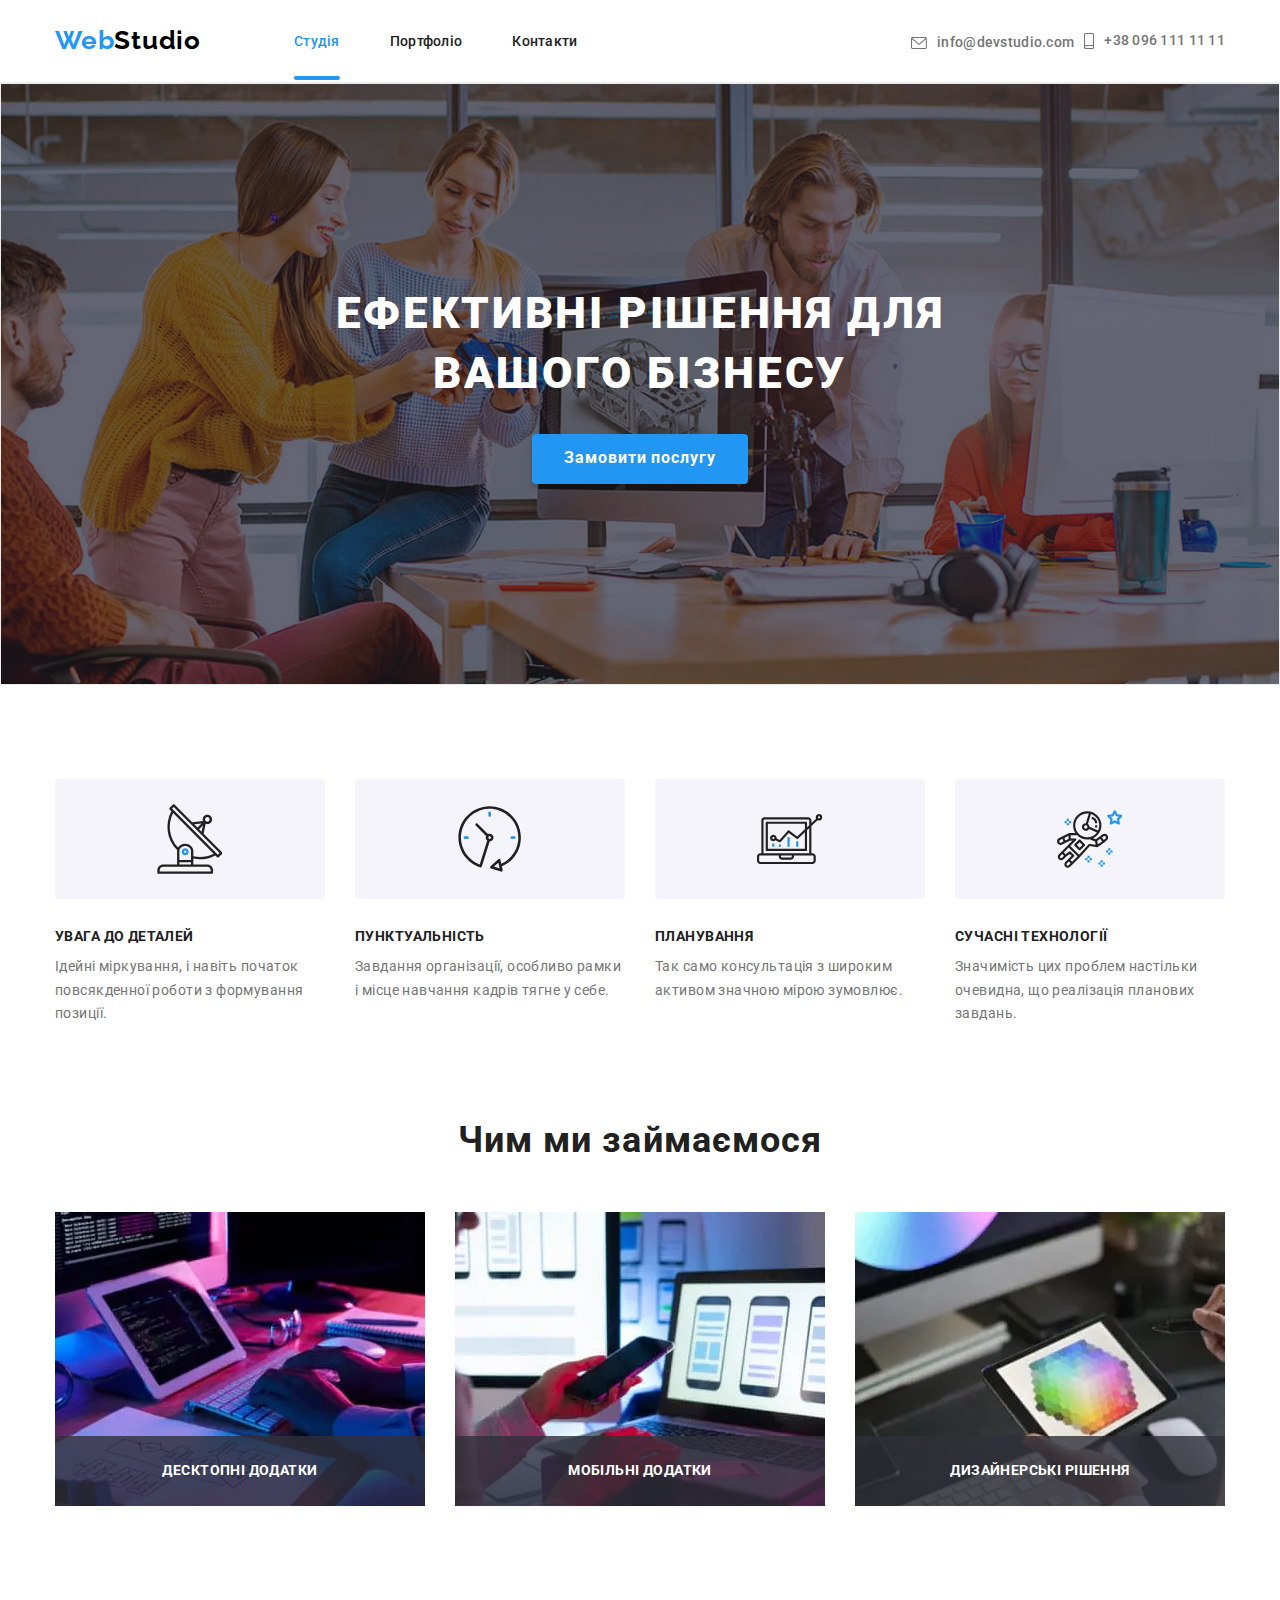
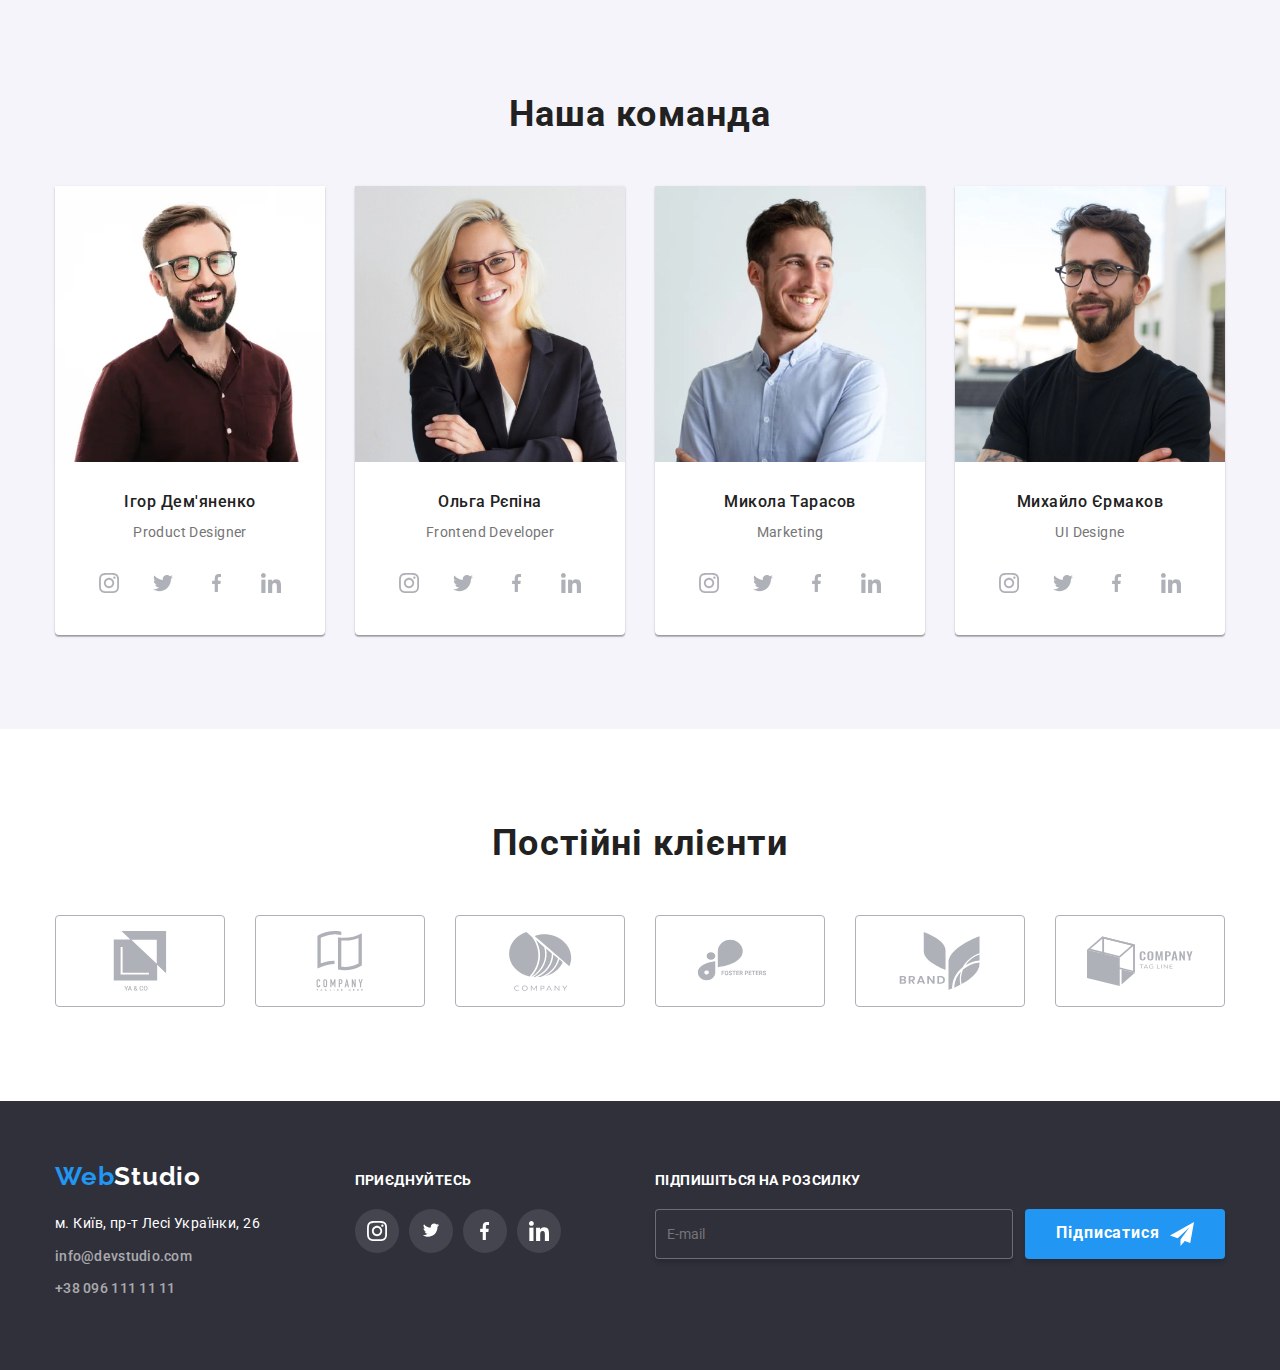
==== commit b60e1722: "Исправления ошибок" ====
--- a/index.html
+++ b/index.html
@@ -224,14 +224,14 @@
                 <ul class="list list-social employee__list">
                   <li class="list-social__item">
                     <a class="link-social" href="">
-                      <svg class="social-icon" width="10" height="20">
+                      <svg class="social-icon" width="20" height="20">
                         <use href="./images/icons.svg#instagram"></use>
                       </svg>
                     </a>
                   </li>
                   <li class="list-social__item">
                     <a class="link-social" href="">
-                      <svg width="20" height="16.25">
+                      <svg width="20" height="20">
                         <use href="./images/icons.svg#twitter"></use>
                       </svg>
                     </a>
@@ -288,7 +288,7 @@
                   </li>
                   <li class="list-social__item">
                     <a class="link-social" href="">
-                      <svg width="20" height="16.25">
+                      <svg width="20" height="20">
                         <use href="./images/icons.svg#twitter"></use>
                       </svg>
                     </a>
@@ -339,7 +339,7 @@
                   </li>
                   <li class="list-social__item">
                     <a class="link-social" href="">
-                      <svg width="20" height="16.25">
+                      <svg width="20" height="20">
                         <use href="./images/icons.svg#twitter"></use>
                       </svg>
                     </a>
@@ -393,7 +393,7 @@
                   </li>
                   <li class="list-social__item">
                     <a class="link-social" href="">
-                      <svg width="20" height="16.25">
+                      <svg width="20" height="20">
                         <use href="./images/icons.svg#twitter"></use>
                       </svg>
                     </a>
@@ -469,9 +469,9 @@
       </section>
     </main>
  <footer class="footer">
-      <div class="container">
+      <div class="container footer__container">
         <div class="footer__contact">
-          <a class="logo footer__logo " href="./index.html">
+          <a class="logo footer__logo" href="./index.html">
             <span class="logo__cover">Web</span>Studio</a>
           <address class="list">
             <ul>
--- a/css/main.min.css
+++ b/css/main.min.css
@@ -1 +1 @@
-:root{--shadow-color:rgba(0, 0, 0, 0.15);--backdor-color:rgba(0, 0, 0, 0.2);--animation-time: 250ms;--bezier-function:cubic-bezier(0.4, 0, 0.2, 1);--pramary-icon-color: #afb1b8;--secondery-icon-color: #fff;--pramary-ivon-color-bottom: rgba(255, 255, 255, 0.1);--background-color: #fff;--pramiry-color: #757575;--secondory-color: #212121;--secondory-color-title:#fff;--company-color: #2196F3;--footer-contact-color: rgba(255, 255, 255, 0.6);--pramiry-button-color: #fff;--secondory-button-color: #212121;--pramiry-button-background-color: #2196F3;--secondory-button-background-color: #f5f4fa}body{color:var(--pramiry-color);background-color:var(--background-color);font-family:"Roboto",sans-serif;font-size:14px;letter-spacing:.03em}img{display:block;max-width:100%;height:auto}h1,h2,h3,p,ul{list-style:none;margin:0px;padding:0px}.visually-hidden{position:absolute;white-space:nowrap;width:1px;height:1px;overflow:hidden;border:0;padding:0;clip:rect(0 0 0 0);-webkit-clip-path:inset(50%);clip-path:inset(50%);margin:-1px}.is-hidden{display:none;opacity:0;pointer-events:none;visibility:hidden}.container{margin-left:auto;margin-right:auto;outline:1px solid red;padding-left:15px;padding-right:15px}@media screen and (min-width: 480px){.container{width:480px}}@media screen and (min-width: 768px){.container{width:768px}}@media screen and (min-width: 1200px){.container{width:1200px}}@media screen and (min-width: 768px){.list{display:-webkit-box;display:-ms-flexbox;display:flex;gap:30px}}.link{color:inherit;-webkit-transition-property:color;transition-property:color;-webkit-transition-duration:var(--animation-time);transition-duration:var(--animation-time);-webkit-transition-timing-function:var(--bezier-function);transition-timing-function:var(--bezier-function);font-size:inherit;line-height:1.14;letter-spacing:.02em;text-decoration:none}.link:hover,.link:focus{color:var(--company-color);fill:currentColor}.contact{color:inherit;font-weight:500;font-style:normal}.button{cursor:pointer;background-color:var(--pramiry-button-background-color);-webkit-box-shadow:0px 4px 4px var(--shadow-color);box-shadow:0px 4px 4px var(--shadow-color);border-radius:4px;font-family:inherit;font-weight:500;font-size:16px;border-radius:4px;line-height:1.6;letter-spacing:.03em;border:none}.button__text{color:#fff;font-weight:700;font-size:16px;line-height:1.8;letter-spacing:.06em}.title{color:var(--secondory-color);font-weight:700;font-size:36px;line-height:1.16;letter-spacing:.03em}.title--center{text-align:center;margin-bottom:50px}@media screen and (max-width: 1199px){.title--center{margin-bottom:30px}}.logo{color:#000;font-family:"Raleway";font-weight:700;font-size:26px;line-height:1.2;letter-spacing:.03em;text-decoration:none}.logo__cover{color:var(--company-color)}.list-cards{-webkit-box-align:baseline;-ms-flex-align:baseline;align-items:baseline;height:auto}@media screen and (min-width: 768px){.list-cards{-ms-flex-wrap:wrap;flex-wrap:wrap}}@media screen and (min-width: 1200px){.list-cards{-ms-flex-wrap:nowrap;flex-wrap:nowrap}}@media screen and (min-width: 768px){.list-cards__card{width:calc((100% - 30px)/2)}}@media screen and (min-width: 1200px){.list-cards__card{width:calc((100% - 90px)/4)}}@media screen and (max-width: 767px){.list-cards__card:not(:last-child){margin-bottom:30px}}.list-social{display:-webkit-box;display:-ms-flexbox;display:flex;-webkit-box-pack:center;-ms-flex-pack:center;justify-content:center;gap:10px}.list-social__item{width:44px;height:44px;border-radius:50%}.link-social{-webkit-transition-property:fill,background-color;transition-property:fill,background-color;-webkit-transition-duration:var(--animation-time);transition-duration:var(--animation-time);-webkit-transition-timing-function:var(--bezier-function);transition-timing-function:var(--bezier-function);fill:var(--pramary-icon-color);display:-webkit-box;display:-ms-flexbox;display:flex;width:44px;height:44px;border-radius:50%;-webkit-box-pack:center;-ms-flex-pack:center;justify-content:center;-webkit-box-align:center;-ms-flex-align:center;align-items:center;gap:10px}.link-social:hover,.link-social:focus{background-color:var(--company-color);fill:var(--secondery-icon-color)}.form__label{font-size:12px;line-height:1.16;letter-spacing:.01em;cursor:pointer}.form__input{padding:11px 11px 11px 32px;width:100%;height:40px;border-radius:4px;border:1px solid rgba(33,33,33,.2);border-radius:4px;outline:none}.form__comment{resize:none;height:120px}.form__comment::-webkit-input-placeholder{font-size:12px;line-height:1.16;letter-spacing:.01em}.form__comment::-moz-placeholder{font-size:12px;line-height:1.16;letter-spacing:.01em}.form__comment:-ms-input-placeholder{font-size:12px;line-height:1.16;letter-spacing:.01em}.form__comment::-ms-input-placeholder{font-size:12px;line-height:1.16;letter-spacing:.01em}.form__comment::placeholder{font-size:12px;line-height:1.16;letter-spacing:.01em}.form__checkbox-icon{top:0px;left:12px}.checkbox{position:relative}.checkbox__icon{position:absolute;border:2px solid var(--secondory-color);border-radius:4px}.checkbox__input:checked+.checkbox__icon{background-color:var(--company-color);border:none}.button-close{display:-webkit-box;display:-ms-flexbox;display:flex;-webkit-box-align:center;-ms-flex-align:center;align-items:center;-webkit-box-pack:center;-ms-flex-pack:center;justify-content:center;-webkit-transition-property:fill;transition-property:fill;-webkit-transition-duration:250ms;transition-duration:250ms;-webkit-transition-timing-function:var(--bezier-function);transition-timing-function:var(--bezier-function)}.button-close:hover,.button-close:focus{fill:var(--company-color)}.menu-button{display:none;margin:0;padding:0;border:none;width:40px;height:40px;background-color:rgba(0,0,0,0)}.menu-button__icon{-webkit-transition-property:fill;transition-property:fill;-webkit-transition-duration:var(--animation-time);transition-duration:var(--animation-time);-webkit-transition-timing-function:var(--bezier-function);transition-timing-function:var(--bezier-function)}.menu-button:focus .menu-button__icon,.menu-button:hover .menu-button__icon{fill:var(--company-color)}@media screen and (max-width: 767px){.menu-button{display:-webkit-box;display:-ms-flexbox;display:flex;-webkit-box-pack:end;-ms-flex-pack:end;justify-content:flex-end}}.header{border-bottom:1px solid #ececec}.header__flex{-webkit-box-align:center;-ms-flex-align:center;align-items:center;-webkit-box-pack:justify;-ms-flex-pack:justify;justify-content:space-between}@media screen and (min-width: 768px){.header__flex{display:-webkit-box;display:-ms-flexbox;display:flex}}.header__nav{display:-webkit-box;display:-ms-flexbox;display:flex;-webkit-box-align:center;-ms-flex-align:center;align-items:center}@media screen and (max-width: 767px){.header__nav{-webkit-box-pack:justify;-ms-flex-pack:justify;justify-content:space-between}}@media screen and (min-width: 768px)and (max-width: 1199px){.header__nav{gap:88px}}@media screen and (min-width: 1200px){.header__nav{gap:93px}}.header__list{display:none;gap:50px}@media screen and (min-width: 768px){.header__list{display:-webkit-box;display:-ms-flexbox;display:flex}}.header__link{position:relative;padding-top:33px;padding-bottom:31px;color:var(--secondory-color);font-weight:500;line-height:1.14;letter-spacing:.02em}.header__link::after{display:block;position:absolute;bottom:0px;-webkit-transform:scaleX(0);transform:scaleX(0);-webkit-transition-property:-webkit-transform;transition-property:-webkit-transform;transition-property:transform;transition-property:transform, -webkit-transform;-webkit-transition-duration:250ms;transition-duration:250ms;-webkit-transition-timing-function:cubic-bezier(0.4, 0, 0.2, 1);transition-timing-function:cubic-bezier(0.4, 0, 0.2, 1);background-color:var(--company-color);border-radius:2px;width:100%;height:4px;content:""}.header__link:hover::after,.header__link:focus::after{-webkit-transform:scaleX(1);transform:scaleX(1)}.header__link--active{position:relative;padding-top:33px;padding-bottom:31px;font-weight:500;line-height:1.14;letter-spacing:.02em;color:var(--company-color)}.header__link--active::after{display:block;position:absolute;bottom:0px;background-color:var(--company-color);border-radius:2px;width:100%;height:4px;content:""}.header__logo{padding-top:24px;padding-bottom:25px}@media screen and (max-width: 767px){.header__logo{padding:16px 0}}.header__list-contact{display:none;-webkit-box-align:baseline;-ms-flex-align:baseline;align-items:baseline;fill:currentColor;font-weight:500;line-height:1.14;letter-spacing:.02em;gap:10px}@media screen and (min-width: 768px)and (max-width: 1199px){.header__list-contact{display:block}}@media screen and (min-width: 1200px){.header__list-contact{display:-webkit-box;display:-ms-flexbox;display:flex}}.header__contact{display:-webkit-box;display:-ms-flexbox;display:flex;-webkit-box-align:center;-ms-flex-align:center;align-items:center;padding-top:33px;padding-bottom:31px;gap:10px}@media screen and (min-width: 768px)and (max-width: 1199px){.header__contact{padding:5px 0px}}.hero{border:1px solid #ececec;background-image:-webkit-gradient(linear, left top, left bottom, from(rgba(47, 48, 58, 0.4)), to(rgba(47, 48, 58, 0.4))),url("../images/hero-image.jpg");background-image:linear-gradient(rgba(47, 48, 58, 0.4), rgba(47, 48, 58, 0.4)),url("../images/hero-image.jpg");background-size:cover;background-repeat:no-repeat;background-position:center;padding-bottom:200px;padding-top:200px;background-color:#2f303a}@media screen and (min-device-pixel-ratio: 2),screem and (-webkit-min-device-pixel-ratio: 2),screem and (min-resolution: 192dpi),screem and (min-resolution: 2dppx){.hero{background-image:-webkit-gradient(linear, left top, left bottom, from(rgba(47, 48, 58, 0.4)), to(rgba(47, 48, 58, 0.4))),url("../images/hero-image@2x.jpg");background-image:linear-gradient(rgba(47, 48, 58, 0.4), rgba(47, 48, 58, 0.4)),url("../images/hero-image@2x.jpg")}}@media screen and (min-width: 480px)and (max-width: 787px){.hero{background-image:-webkit-gradient(linear, left top, left bottom, from(rgba(47, 48, 58, 0.4)), to(rgba(47, 48, 58, 0.4))),url("../../images/header-image-480.jpg");background-image:linear-gradient(rgba(47, 48, 58, 0.4), rgba(47, 48, 58, 0.4)),url("../../images/header-image-480.jpg")}}@media screen and (min-width: 786px)and (max-width: 1199px){.hero{background-image:-webkit-gradient(linear, left top, left bottom, from(rgba(47, 48, 58, 0.4)), to(rgba(47, 48, 58, 0.4))),url("../../images/header-image-768.jpg");background-image:linear-gradient(rgba(47, 48, 58, 0.4), rgba(47, 48, 58, 0.4)),url("../../images/header-image-768.jpg")}}.hero__title{margin-bottom:30px;text-align:center;margin-left:auto;margin-right:auto;max-width:696px;color:#fff;font-weight:900;font-size:44px;line-height:1.4;letter-spacing:.06em;text-transform:uppercase}.hero__button{display:block;padding:0px;margin-left:auto;margin-right:auto;width:216px;height:50px}.hero__button-text{padding:10px 32px}.features{padding-top:94px;padding-bottom:0px}@media screen and (max-width: 1199px){.features{padding-top:30px;padding-bottom:60px}}.features__icon{display:-webkit-box;display:-ms-flexbox;display:flex;-webkit-box-pack:center;-ms-flex-pack:center;justify-content:center;-webkit-box-align:center;-ms-flex-align:center;align-items:center;height:auto;margin-bottom:30px}.features__title{margin-bottom:10px;color:var(--secondory-color);font-weight:700;font-size:inherit;line-height:1.14;letter-spacing:.03em;text-transform:uppercase}@media screen and (max-width: 768px){.features__title{text-align:center}}.features__text{line-height:1.71}.development{padding-top:94px;padding-bottom:94px}@media screen and (max-width: 1199px){.development{display:none}}.development__item{position:relative}.development__label{position:absolute;bottom:0px;left:0px;padding-top:27px;background-color:rgba(47,48,58,.8);width:370px;height:70px}.development__title{text-align:center;font-weight:700;font-size:14px;line-height:1.14em;text-transform:uppercase;color:var(--secondory-color-title)}.employee{background-color:#f5f4fa;padding-top:94px;padding-bottom:94px}@media screen and (max-width: 1199px){.employee{padding-top:60px;padding-bottom:60px}}.employee__cart{background-color:var(--background-color);-webkit-box-shadow:0px 1px 3px rgba(0,0,0,.12),0px 1px 1px rgba(0,0,0,.14),0px 2px 1px rgba(0,0,0,.2);box-shadow:0px 1px 3px rgba(0,0,0,.12),0px 1px 1px rgba(0,0,0,.14),0px 2px 1px rgba(0,0,0,.2);border-radius:0px 0px 4px 4px}@media screen and (min-width: 768px){.employee__cart{width:354px}}@media screen and (min-width: 1200px){.employee__cart{width:270px}}.employee__label{text-align:center;padding-top:30px;padding-bottom:30px}@media screen and (max-width: 1199px){.employee__label{padding-bottom:24px}}.employee__title{margin-bottom:10px;color:var(--secondory-color);font-weight:500;font-size:16px;line-height:1.19;letter-spacing:.03em}.employee__text{line-height:1.71}.employee__list{margin-top:16px}.clients{padding-top:94px;padding-bottom:94px}@media screen and (max-width: 1199px){.clients{padding-top:60px;padding-bottom:60px}}.clients__list{display:-webkit-box;display:-ms-flexbox;display:flex;gap:30px;-ms-flex-wrap:nowrap;flex-wrap:nowrap;-webkit-box-pack:center;-ms-flex-pack:center;justify-content:center}@media screen and (max-width: 1199px){.clients__list{-ms-flex-wrap:wrap;flex-wrap:wrap}}@media screen and (max-width: 480px){.clients__item{-ms-flex-preferred-size:calc((100% - 30px)/2);flex-basis:calc((100% - 30px)/2)}}@media screen and (max-width: 768px){.clients__item{-ms-flex-preferred-size:calc((100% - 60px)/3);flex-basis:calc((100% - 60px)/3)}}.clients__link{display:-webkit-box;display:-ms-flexbox;display:flex;-webkit-box-pack:center;-ms-flex-pack:center;justify-content:center;-webkit-box-align:center;-ms-flex-align:center;align-items:center;-webkit-transition-property:fill,border-color;transition-property:fill,border-color;-webkit-transition-duration:250ms;transition-duration:250ms;-webkit-transition-timing-function:var(--bezier-function);transition-timing-function:var(--bezier-function);fill:var(--pramary-icon-color);width:170px;height:92px;border:1px solid #afb1b8;border-radius:4px}.clients__link:hover,.clients__link:focus{border-color:var(--company-color);fill:var(--company-color)}.footer{padding-top:60px;padding-bottom:60px;background-color:#2f303a}.footer__item{margin-bottom:9px}.footer__text{color:#fff;font-style:inherit;font-style:normal}.footer__link-social{background-color:rgba(255,255,255,.1);fill:#fff}.footer__contact{display:-webkit-inline-box;display:-ms-inline-flexbox;display:inline-flex;-webkit-box-orient:vertical;-webkit-box-direction:normal;-ms-flex-direction:column;flex-direction:column;color:rgba(255,255,255,.6);margin-left:auto;margin-right:auto;font-weight:400;line-height:1.7;letter-spacing:.03em}@media screen and (max-width: 1199px){.footer__contact{text-align:center;margin-bottom:60px}}@media screen and (max-width: 767px){.footer__contact{display:block}}@media screen and (min-width: 768px)and (max-width: 1199px){.footer__contact{margin-left:61px;margin-right:165px}}@media screen and (min-width: 1200px){.footer__contact{margin-left:0;margin-right:70px}}.footer__logo{margin-bottom:20px;color:#fff;margin-bottom:20px}.footer__title{margin-bottom:20px;color:#fff;font-size:14px;font-weight:700;line-height:1.14;letter-spacing:.03em;text-transform:uppercase}.footer__social{-webkit-box-orient:vertical;-webkit-box-direction:normal;-ms-flex-direction:column;flex-direction:column}@media screen and (max-width: 1199px){.footer__social{text-align:center}}@media screen and (max-width: 767px){.footer__social{margin-left:auto;margin-right:auto;margin-bottom:60px}}@media screen and (min-width: 768px){.footer__social{display:-webkit-inline-box;display:-ms-inline-flexbox;display:inline-flex}}@media screen and (min-width: 1200px){.footer__social{margin-right:93px}}.footer__subscription{-webkit-box-orient:vertical;-webkit-box-direction:normal;-ms-flex-direction:column;flex-direction:column}@media screen and (max-width: 1199px){.footer__subscription{text-align:center;margin-left:auto;margin-right:auto}}@media screen and (min-width: 1200px){.footer__subscription{display:-webkit-inline-box;display:-ms-inline-flexbox;display:inline-flex}}.footer__form{-webkit-box-align:baseline;-ms-flex-align:baseline;align-items:baseline;-ms-flex-wrap:wrap;flex-wrap:wrap}@media screen and (min-width: 1200px){.footer__form{display:-webkit-box;display:-ms-flexbox;display:flex}}.footer__input{color:#fff;padding:11px;background-color:#2f303a;-webkit-box-shadow:0px 4px 4px rgba(0,0,0,.15);box-shadow:0px 4px 4px rgba(0,0,0,.15);outline:none;border-radius:4px;border:1px solid rgba(255,255,255,.3);width:358px;height:50px}.footer__button{display:-webkit-box;display:-ms-flexbox;display:flex;-webkit-box-align:center;-ms-flex-align:center;align-items:center;-webkit-box-pack:center;-ms-flex-pack:center;justify-content:center;margin-top:12px;width:200px;height:50px;margin-left:12px}@media screen and (max-width: 1199px){.footer__button{margin-left:auto;margin-right:auto}}.footer__icon{margin-left:10px;fill:#fff}.backdoor{position:fixed;opacity:1;-webkit-transition-property:opacity,visibility;transition-property:opacity,visibility;-webkit-transition-duration:250ms;transition-duration:250ms;-webkit-transition-timing-function:var(--bezier-function);transition-timing-function:var(--bezier-function);left:0px;top:0px;width:100%;height:100%;background-color:var(--backdor-color);overflow-y:scroll}@media screen and (max-width: 767px){.backdoor{padding:93px 15px}}.modal{position:absolute;-webkit-transition-property:border-color,visibility;transition-property:border-color,visibility;-webkit-transition-duration:var(--animation-time);transition-duration:var(--animation-time);-webkit-transition-timing-function:var(--bezier-function);transition-timing-function:var(--bezier-function);top:50%;left:50%;-webkit-transform:translate(-50%, -50%);transform:translate(-50%, -50%);z-index:3;width:528px;height:581px;background-color:var(--background-color)}@media screen and (max-width: 1199px){.modal{width:450px;height:609px}}.modal__form{margin:40px}.modal__title{margin-bottom:12px;font-size:20px;line-height:1.15}.modal__field{position:relative;margin-bottom:10px}.modal__label{display:block;margin-bottom:4px}.modal__input{cursor:pointer;-webkit-transition-property:border-color;transition-property:border-color;-webkit-transition-duration:var(--animation-time);transition-duration:var(--animation-time);-webkit-transition-timing-function:var(--bezier-function);transition-timing-function:var(--bezier-function)}.modal__input:hover,.modal__input:focus{border-color:var(--company-color)}.modal__icon{-webkit-transition-property:fill;transition-property:fill;-webkit-transition-duration:var(--animation-time);transition-duration:var(--animation-time);-webkit-transition-timing-function:var(--bezier-function);transition-timing-function:var(--bezier-function);position:absolute;left:12px;top:28px;cursor:pointer}.modal__input:hover~.modal__icon,.modal__input:focus~.modal__icon{fill:var(--company-color)}.modal__link{color:var(--company-color);cursor:pointer}.modal__buttom{display:block;margin-left:auto;margin-right:auto;width:200px;height:50px}.modal__checkbox{margin-bottom:30px}.modal__checkbox-icon{-webkit-appearance:none;-moz-appearance:none;appearance:none;top:50%;-webkit-transform:translateY(-50%);transform:translateY(-50%);left:0px}.modal__text{text-align:center;line-height:1.71;margin-left:18px;cursor:pointer}@media screen and (max-width: 1199px){.modal__text{font-size:12px;line-height:1.16}}.modal__comment{margin-bottom:10px}.modal__button-close{position:absolute;border-radius:50%;right:8px;top:8px;width:30px;height:30px;background-color:var(--background-color);cursor:pointer}.modal__button-close:hover,.modal__button-close:focus{fill:var(--company-color)}.project{padding-top:94px;padding-bottom:94px}@media screen and (max-width: 1199px){.project{padding-top:60px;padding-bottom:60px}}.project__list-button{display:-webkit-box;display:-ms-flexbox;display:flex;-ms-flex-wrap:wrap;flex-wrap:wrap;gap:8px;margin-bottom:56px}@media screen and (min-width: 768px){.project__list-button{-webkit-box-pack:center;-ms-flex-pack:center;justify-content:center}}@media screen and (max-width: 767px){.project__list-button{margin-bottom:40px}}@media screen and (min-width: 1199px){.project__list-button{margin-bottom:30px}}.project__button{-webkit-transition-property:background-color,-webkit-box-shadow;transition-property:background-color,-webkit-box-shadow;transition-property:background-color,box-shadow;transition-property:background-color,box-shadow,-webkit-box-shadow;-webkit-transition-duration:var(--animation-time);transition-duration:var(--animation-time);-webkit-transition-timing-function:var(--bezier-function);transition-timing-function:var(--bezier-function);color:var(--secondory-button-color);background-color:var(--secondory-button-background-color);background-color:#f5f4fa;border-radius:4px;padding:6px 22px;border:none}.project__button-text{-webkit-transition-property:color;transition-property:color;-webkit-transition-duration:var(--animation-time);transition-duration:var(--animation-time);-webkit-transition-timing-function:var(--bezier-function);transition-timing-function:var(--bezier-function);font-weight:500;font-size:16px;line-height:1.6;text-align:center;letter-spacing:.03em;color:#212121}.project__button:hover,.project__button:focus{background-color:var(--pramiry-button-background-color);-webkit-box-shadow:0px 3px 1px rgba(0,0,0,.1),0px 1px 2px rgba(0,0,0,.08),0px 2px 2px rgba(0,0,0,.12);box-shadow:0px 3px 1px rgba(0,0,0,.1),0px 1px 2px rgba(0,0,0,.08),0px 2px 2px rgba(0,0,0,.12)}.project__button:hover .project__button-text,.project__button:focus .project__button-text{color:var(--pramiry-button-color)}.project__list-cards{-ms-flex-wrap:wrap;flex-wrap:wrap}.project__card{position:relative;overflow:hidden;-webkit-transition-property:-webkit-box-shadow;transition-property:-webkit-box-shadow;transition-property:box-shadow;transition-property:box-shadow, -webkit-box-shadow;-webkit-transition-duration:var(--animation-time);transition-duration:var(--animation-time);-webkit-transition-timing-function:var(--bezier-function);transition-timing-function:var(--bezier-function);background-color:var(--background-color);border:1px solid #eee}@media screen and (min-width: 768px){.project__card{width:calc((100% - 30px)/2)}}@media screen and (min-width: 1200px){.project__card{width:calc((100% - 60px)/3)}}@media screen and (max-width: 767px){.project__card:not(:last-child){margin-bottom:30px}}.project__card:focus,.project__card:hover{-webkit-box-shadow:0px 1px 1px rgba(0,0,0,.12),0px 4px 4px rgba(0,0,0,.06),1px 4px 6px rgba(0,0,0,.16);box-shadow:0px 1px 1px rgba(0,0,0,.12),0px 4px 4px rgba(0,0,0,.06),1px 4px 6px rgba(0,0,0,.16)}.project__link{overflow:hidden;text-decoration:none}.project__description{position:absolute;left:0px;top:0px;width:100%;height:100%;-webkit-transform:translateY(100%);transform:translateY(100%);-webkit-transition-property:-webkit-transform;transition-property:-webkit-transform;transition-property:transform;transition-property:transform, -webkit-transform;-webkit-transition-duration:var(--animation-time);transition-duration:var(--animation-time);-webkit-transition-timing-function:var(--bezier-function);transition-timing-function:var(--bezier-function);background-color:rgba(33,150,243,.9)}.project__description-text{display:block;font-size:18px;line-height:1.55em;letter-spacing:.03em;color:#fff;margin:63px 24px}@media screen and (max-width: 767px){.project__description-text{margin:77px 24px}}@media screen and (min-width: 767px)and (max-width: 1199px){.project__description-text{margin:49px 24px}}.project__link:hover .project__description,.project__link:focus .project__description{-webkit-transform:translateY(0%);transform:translateY(0%)}.project__text{position:relative;z-index:1;padding:20px 24px;border:1px solid #eee;background-color:var(--background-color)}.project__title{margin-bottom:4px;color:var(--secondory-button-color);font-weight:700;font-size:18px;line-height:2;letter-spacing:.06em}.project__subtitle{color:var(--pramiry-color);font-size:16px;line-height:1.8;letter-spacing:.03em}.mobile-menu{display:none;position:fixed;width:100%;height:100%;top:0;left:0;background-color:#fff;overflow:scroll;z-index:999}.mobile-menu__blok{margin:40px 25px}.mobile-menu.is-open{display:block}.mobile-menu__button-close{position:absolute;top:10px;right:15px;-webkit-transition-property:fill;transition-property:fill;-webkit-transition-duration:var(--animation-time);transition-duration:var(--animation-time);-webkit-transition-timing-function:var(--bezier-function);transition-timing-function:var(--bezier-function)}.mobile-menu__button-close:focus,.mobile-menu__button-close:hover{fill:var(--company-color)}.mobile-menu__list-nav{margin-bottom:302px}.mobile-menu__list-item:not(:last-child){margin-bottom:32px}.mobile-menu__list-contact{font-weight:500;font-size:24px;line-height:1.16;margin-bottom:64px}.mobile-menu__list-social{display:-webkit-inline-box;display:-ms-inline-flexbox;display:inline-flex;-ms-flex-wrap:wrap;flex-wrap:wrap;gap:10px;font-weight:500;font-size:18px;line-height:1.22;color:var(--company-color)}.mobile-menu__list-social :not(:last-child) ::after{content:" ";border:1px solid rgba(33,33,33,.2);margin-left:10px}.mobile-menu__link{font-size:40px;font-weight:500;line-height:1.17;color:var(--secondory-color)}.mobile-menu__number{font-size:34px;color:var(--company-color)}.mobile-menu__email{text-decoration:none;color:var(--pramiry-color)}/*# sourceMappingURL=main.min.css.map */+:root{--shadow-color:rgba(0, 0, 0, 0.15);--backdor-color:rgba(0, 0, 0, 0.2);--animation-time: 250ms;--bezier-function:cubic-bezier(0.4, 0, 0.2, 1);--pramary-icon-color: #afb1b8;--secondery-icon-color: #fff;--pramary-ivon-color-bottom: rgba(255, 255, 255, 0.1);--background-color: #fff;--pramiry-color: #757575;--secondory-color: #212121;--secondory-color-title:#fff;--company-color: #2196F3;--footer-contact-color: rgba(255, 255, 255, 0.6);--pramiry-button-color: #fff;--secondory-button-color: #212121;--pramiry-button-background-color: #2196F3;--secondory-button-background-color: #f5f4fa}body{color:var(--pramiry-color);background-color:var(--background-color);font-family:"Roboto",sans-serif;font-size:14px;letter-spacing:.03em}img{display:block;max-width:100%;height:auto}h1,h2,h3,p,ul{list-style:none;margin:0px;padding:0px}.visually-hidden{position:absolute;white-space:nowrap;width:1px;height:1px;overflow:hidden;border:0;padding:0;clip:rect(0 0 0 0);-webkit-clip-path:inset(50%);clip-path:inset(50%);margin:-1px}.is-hidden{display:none;opacity:0;pointer-events:none;visibility:hidden}.container{margin-left:auto;margin-right:auto;padding-left:15px;padding-right:15px}@media screen and (min-width: 480px){.container{width:480px}}@media screen and (min-width: 768px){.container{width:768px}}@media screen and (min-width: 1200px){.container{width:1200px}}@media screen and (min-width: 768px){.list{display:-webkit-box;display:-ms-flexbox;display:flex;gap:30px}}.link{color:inherit;-webkit-transition-property:color;transition-property:color;-webkit-transition-duration:var(--animation-time);transition-duration:var(--animation-time);-webkit-transition-timing-function:var(--bezier-function);transition-timing-function:var(--bezier-function);font-size:inherit;line-height:1.14;letter-spacing:.02em;text-decoration:none}.link:hover,.link:focus{color:var(--company-color);fill:currentColor}.contact{font-weight:500;font-size:12px;line-height:1.16;color:inherit;font-style:normal}@media screen and (min-width: 1200px){.contact{font-size:14px;line-height:1.14}}.button{cursor:pointer;background-color:var(--pramiry-button-background-color);-webkit-box-shadow:0px 4px 4px var(--shadow-color);box-shadow:0px 4px 4px var(--shadow-color);border-radius:4px;font-family:inherit;font-weight:500;font-size:16px;border-radius:4px;line-height:1.6;letter-spacing:.03em;border:none}.button__text{color:#fff;font-weight:700;font-size:16px;line-height:1.8;letter-spacing:.06em}.title{color:var(--secondory-color);font-weight:700;font-size:28px;line-height:1.17;letter-spacing:.03em}@media screen and (min-width: 1200px){.title{font-size:36px;line-height:1.16}}.title--center{text-align:center;margin-bottom:50px}@media screen and (max-width: 1199px){.title--center{margin-bottom:30px}}.logo{color:#000;font-family:"Raleway";font-weight:700;font-size:26px;line-height:1.2;letter-spacing:.03em;text-decoration:none}.logo__cover{color:var(--company-color)}.list-cards{-webkit-box-align:baseline;-ms-flex-align:baseline;align-items:baseline;height:auto}@media screen and (min-width: 768px){.list-cards{-ms-flex-wrap:wrap;flex-wrap:wrap}}@media screen and (min-width: 1200px){.list-cards{-ms-flex-wrap:nowrap;flex-wrap:nowrap}}@media screen and (min-width: 768px){.list-cards__card{width:calc((100% - 30px)/2)}}@media screen and (min-width: 1200px){.list-cards__card{width:calc((100% - 90px)/4)}}@media screen and (max-width: 767px){.list-cards__card:not(:last-child){margin-bottom:30px}}.list-social{display:-webkit-box;display:-ms-flexbox;display:flex;-webkit-box-pack:center;-ms-flex-pack:center;justify-content:center;gap:10px}.list-social__item{width:44px;height:44px;border-radius:50%}.link-social{-webkit-transition-property:fill,background-color;transition-property:fill,background-color;-webkit-transition-duration:var(--animation-time);transition-duration:var(--animation-time);-webkit-transition-timing-function:var(--bezier-function);transition-timing-function:var(--bezier-function);fill:var(--pramary-icon-color);display:-webkit-box;display:-ms-flexbox;display:flex;width:44px;height:44px;border-radius:50%;-webkit-box-pack:center;-ms-flex-pack:center;justify-content:center;-webkit-box-align:center;-ms-flex-align:center;align-items:center;gap:10px}.link-social:hover,.link-social:focus{background-color:var(--company-color);fill:var(--secondery-icon-color)}.form__label{font-size:12px;line-height:1.16;letter-spacing:.01em;cursor:pointer}.form__input{padding:11px 11px 11px 32px;width:100%;height:40px;border-radius:4px;border:1px solid rgba(33,33,33,.2);border-radius:4px;outline:none}.form__comment{resize:none;height:120px}.form__comment::-webkit-input-placeholder{font-size:12px;line-height:1.16;letter-spacing:.01em}.form__comment::-moz-placeholder{font-size:12px;line-height:1.16;letter-spacing:.01em}.form__comment:-ms-input-placeholder{font-size:12px;line-height:1.16;letter-spacing:.01em}.form__comment::-ms-input-placeholder{font-size:12px;line-height:1.16;letter-spacing:.01em}.form__comment::placeholder{font-size:12px;line-height:1.16;letter-spacing:.01em}.form__checkbox-icon{top:0px;left:12px}.checkbox{position:relative}.checkbox__icon{position:absolute;border:2px solid var(--secondory-color);border-radius:4px}.checkbox__input:checked+.checkbox__icon{background-color:var(--company-color);border:none}.button-close{display:-webkit-box;display:-ms-flexbox;display:flex;-webkit-box-align:center;-ms-flex-align:center;align-items:center;-webkit-box-pack:center;-ms-flex-pack:center;justify-content:center;-webkit-transition-property:fill;transition-property:fill;-webkit-transition-duration:250ms;transition-duration:250ms;-webkit-transition-timing-function:var(--bezier-function);transition-timing-function:var(--bezier-function)}.button-close:hover,.button-close:focus{fill:var(--company-color)}.menu-button{display:none;margin:0;padding:0;border:none;width:40px;height:40px;background-color:rgba(0,0,0,0)}.menu-button__icon{-webkit-transition-property:fill;transition-property:fill;-webkit-transition-duration:var(--animation-time);transition-duration:var(--animation-time);-webkit-transition-timing-function:var(--bezier-function);transition-timing-function:var(--bezier-function)}.menu-button:focus .menu-button__icon,.menu-button:hover .menu-button__icon{fill:var(--company-color)}@media screen and (max-width: 767px){.menu-button{display:-webkit-box;display:-ms-flexbox;display:flex;-webkit-box-pack:end;-ms-flex-pack:end;justify-content:flex-end}}.header{border-bottom:1px solid #ececec}.header__flex{-webkit-box-align:center;-ms-flex-align:center;align-items:center;-webkit-box-pack:justify;-ms-flex-pack:justify;justify-content:space-between}@media screen and (min-width: 768px){.header__flex{display:-webkit-box;display:-ms-flexbox;display:flex}}.header__nav{display:-webkit-box;display:-ms-flexbox;display:flex;-webkit-box-align:center;-ms-flex-align:center;align-items:center}@media screen and (max-width: 767px){.header__nav{-webkit-box-pack:justify;-ms-flex-pack:justify;justify-content:space-between}}@media screen and (min-width: 768px)and (max-width: 1199px){.header__nav{gap:88px}}@media screen and (min-width: 1200px){.header__nav{gap:93px}}.header__list{display:none;gap:50px}@media screen and (min-width: 768px){.header__list{display:-webkit-box;display:-ms-flexbox;display:flex}}.header__link{position:relative;padding-top:33px;padding-bottom:31px;color:var(--secondory-color);font-weight:500;line-height:1.14;letter-spacing:.02em}.header__link::after{display:block;position:absolute;bottom:0px;-webkit-transform:scaleX(0);transform:scaleX(0);-webkit-transition-property:-webkit-transform;transition-property:-webkit-transform;transition-property:transform;transition-property:transform, -webkit-transform;-webkit-transition-duration:250ms;transition-duration:250ms;-webkit-transition-timing-function:cubic-bezier(0.4, 0, 0.2, 1);transition-timing-function:cubic-bezier(0.4, 0, 0.2, 1);background-color:var(--company-color);border-radius:2px;width:100%;height:4px;content:""}.header__link:hover::after,.header__link:focus::after{-webkit-transform:scaleX(1);transform:scaleX(1)}.header__link--active{position:relative;padding-top:33px;padding-bottom:31px;font-weight:500;line-height:1.14;letter-spacing:.02em;color:var(--company-color)}.header__link--active::after{display:block;position:absolute;bottom:0px;background-color:var(--company-color);border-radius:2px;width:100%;height:4px;content:""}.header__logo{padding-top:24px;padding-bottom:25px}@media screen and (max-width: 767px){.header__logo{padding:16px 0}}.header__list-contact{display:none;-webkit-box-align:baseline;-ms-flex-align:baseline;align-items:baseline;fill:currentColor;font-weight:500;line-height:1.14;letter-spacing:.02em;gap:10px}@media screen and (min-width: 768px)and (max-width: 1199px){.header__list-contact{display:block}}@media screen and (min-width: 1200px){.header__list-contact{display:-webkit-box;display:-ms-flexbox;display:flex}}.header__contact{display:-webkit-box;display:-ms-flexbox;display:flex;-webkit-box-align:center;-ms-flex-align:center;align-items:center;padding-top:33px;padding-bottom:31px;gap:10px}@media screen and (min-width: 768px)and (max-width: 1199px){.header__contact{padding:5px 0px}}.hero{border:1px solid #ececec;background-image:-webkit-gradient(linear, left top, left bottom, from(rgba(47, 48, 58, 0.4)), to(rgba(47, 48, 58, 0.4))),url("../images/hero-image.jpg");background-image:linear-gradient(rgba(47, 48, 58, 0.4), rgba(47, 48, 58, 0.4)),url("../images/hero-image.jpg");background-size:cover;background-repeat:no-repeat;background-position:center;padding:200px 0;background-color:#2f303a}@media screen and (min-device-pixel-ratio: 2),screem and (-webkit-min-device-pixel-ratio: 2),screem and (min-resolution: 192dpi),screem and (min-resolution: 2dppx){.hero{background-image:-webkit-gradient(linear, left top, left bottom, from(rgba(47, 48, 58, 0.4)), to(rgba(47, 48, 58, 0.4))),url("../images/hero-image@2x.jpg");background-image:linear-gradient(rgba(47, 48, 58, 0.4), rgba(47, 48, 58, 0.4)),url("../images/hero-image@2x.jpg")}}@media screen and (max-width: 767px){.hero{background-image:-webkit-gradient(linear, left top, left bottom, from(rgba(47, 48, 58, 0.4)), to(rgba(47, 48, 58, 0.4))),url("../images/header-image-480.jpg");background-image:linear-gradient(rgba(47, 48, 58, 0.4), rgba(47, 48, 58, 0.4)),url("../images/header-image-480.jpg");padding:118px 0}}@media screen and (min-width: 768px)and (max-width: 1199px){.hero{background-image:-webkit-gradient(linear, left top, left bottom, from(rgba(47, 48, 58, 0.4)), to(rgba(47, 48, 58, 0.4))),url("../images/header-image-768.jpg");background-image:linear-gradient(rgba(47, 48, 58, 0.4), rgba(47, 48, 58, 0.4)),url("../images/header-image-768.jpg");padding:204px 0}}.hero__title{margin-bottom:30px;text-align:center;margin-left:auto;margin-right:auto;max-width:696px;color:#fff;font-weight:900;font-size:44px;line-height:1.36;letter-spacing:.06em;text-transform:uppercase}@media screen and (max-width: 1199px){.hero__title{font-size:26px;line-height:1.6}}.hero__button{display:block;padding:0px;margin-left:auto;margin-right:auto;width:216px;height:50px}.hero__button-text{padding:10px 32px}.features{padding-top:94px;padding-bottom:0px}@media screen and (max-width: 1199px){.features{padding-top:30px;padding-bottom:60px}}.features__icon{display:-webkit-box;display:-ms-flexbox;display:flex;-webkit-box-pack:center;-ms-flex-pack:center;justify-content:center;-webkit-box-align:center;-ms-flex-align:center;align-items:center;margin-bottom:30px;max-width:450px;height:120px;background:#f5f4fa;border-radius:4px}@media screen and (min-width: 768px){.features__icon{width:354px}}@media screen and (min-width: 1200px){.features__icon{width:270px}}.features__title{margin-bottom:10px;color:var(--secondory-color);font-weight:700;font-size:inherit;line-height:1.14;letter-spacing:.03em;text-transform:uppercase}@media screen and (max-width: 768px){.features__title{text-align:center}}.features__text{line-height:1.71}.development{padding-top:94px;padding-bottom:94px}@media screen and (max-width: 1199px){.development{display:none}}.development__item{position:relative}.development__label{position:absolute;bottom:0px;left:0px;padding-top:27px;background-color:rgba(47,48,58,.8);width:370px;height:70px}.development__title{text-align:center;font-weight:700;font-size:14px;line-height:1.14em;text-transform:uppercase;color:var(--secondory-color-title)}.employee{background-color:#f5f4fa;padding-top:94px;padding-bottom:94px}@media screen and (max-width: 1199px){.employee{padding-top:60px;padding-bottom:60px}}.employee__cart{background-color:var(--background-color);-webkit-box-shadow:0px 1px 3px rgba(0,0,0,.12),0px 1px 1px rgba(0,0,0,.14),0px 2px 1px rgba(0,0,0,.2);box-shadow:0px 1px 3px rgba(0,0,0,.12),0px 1px 1px rgba(0,0,0,.14),0px 2px 1px rgba(0,0,0,.2);border-radius:0px 0px 4px 4px}@media screen and (min-width: 768px){.employee__cart{width:354px}}@media screen and (min-width: 1200px){.employee__cart{width:270px}}.employee__label{text-align:center;padding-top:30px;padding-bottom:30px}@media screen and (max-width: 1199px){.employee__label{padding-bottom:24px}}.employee__title{margin-bottom:10px;color:var(--secondory-color);font-weight:500;font-size:16px;line-height:1.19;letter-spacing:.03em}.employee__text{line-height:1.71}.employee__list{margin-top:16px}.clients{padding-top:94px;padding-bottom:94px}@media screen and (max-width: 1199px){.clients{padding-top:60px;padding-bottom:60px}}.clients__list{display:-webkit-box;display:-ms-flexbox;display:flex;gap:30px;-ms-flex-wrap:nowrap;flex-wrap:nowrap;-webkit-box-pack:center;-ms-flex-pack:center;justify-content:center}@media screen and (max-width: 1199px){.clients__list{-ms-flex-wrap:wrap;flex-wrap:wrap}}.clients__item{-ms-flex-preferred-size:170px;flex-basis:170px}@media screen and (max-width: 480px){.clients__item{-ms-flex-preferred-size:calc((100% - 30px)/2);flex-basis:calc((100% - 30px)/2)}}@media screen and (min-width: 768px)and (max-width: 1199px){.clients__item{-ms-flex-preferred-size:calc((100% - 60px)/3);flex-basis:calc((100% - 60px)/3)}}.clients__link{display:-webkit-box;display:-ms-flexbox;display:flex;-webkit-box-pack:center;-ms-flex-pack:center;justify-content:center;-webkit-box-align:center;-ms-flex-align:center;align-items:center;height:92px;-webkit-transition-property:fill,border-color;transition-property:fill,border-color;-webkit-transition-duration:250ms;transition-duration:250ms;-webkit-transition-timing-function:var(--bezier-function);transition-timing-function:var(--bezier-function);fill:var(--pramary-icon-color);border:1px solid #afb1b8;border-radius:4px}.clients__link:hover,.clients__link:focus{border-color:var(--company-color);fill:var(--company-color)}.footer{padding-top:60px;padding-bottom:60px;background-color:#2f303a}.footer__container{display:-webkit-box;display:-ms-flexbox;display:flex;-ms-flex-wrap:wrap;flex-wrap:wrap;-ms-flex-pack:distribute;justify-content:space-around;-webkit-box-align:baseline;-ms-flex-align:baseline;align-items:baseline}@media screen and (max-width: 767px){.footer__container{-webkit-box-align:center;-ms-flex-align:center;align-items:center;-webkit-box-orient:vertical;-webkit-box-direction:normal;-ms-flex-direction:column;flex-direction:column}}@media screen and (min-width: 1200px){.footer__container{-webkit-box-pack:justify;-ms-flex-pack:justify;justify-content:space-between}}.footer__item{margin-bottom:9px}.footer__text{color:#fff;font-style:inherit;font-style:normal}.footer__link-social{background-color:rgba(255,255,255,.1);fill:#fff}.footer__contact{color:rgba(255,255,255,.6);font-weight:400;line-height:1.7;letter-spacing:.03em}@media screen and (max-width: 1199px){.footer__contact{text-align:center;margin-bottom:60px}}.footer__logo{display:block;color:#fff;margin-bottom:20px}.footer__title{margin-bottom:20px;color:#fff;font-size:14px;font-weight:700;line-height:1.14;letter-spacing:.03em;text-transform:uppercase}@media screen and (max-width: 1199px){.footer__social{text-align:center}}@media screen and (max-width: 767px){.footer__social{margin-bottom:60px}}.footer__subscription{-webkit-box-orient:vertical;-webkit-box-direction:normal;-ms-flex-direction:column;flex-direction:column}@media screen and (max-width: 1199px){.footer__subscription{text-align:center}}.footer__form{display:-webkit-box;display:-ms-flexbox;display:flex;-ms-flex-wrap:wrap;flex-wrap:wrap}@media screen and (max-width: 1199px){.footer__form{-webkit-box-orient:vertical;-webkit-box-direction:normal;-ms-flex-direction:column;flex-direction:column;-webkit-box-align:center;-ms-flex-align:center;align-items:center}}.footer__input{color:#fff;padding:11px;background-color:#2f303a;-webkit-box-shadow:0px 4px 4px rgba(0,0,0,.15);box-shadow:0px 4px 4px rgba(0,0,0,.15);outline:none;border-radius:4px;border:1px solid rgba(255,255,255,.3);width:358px;height:50px}.footer__button{display:-webkit-box;display:-ms-flexbox;display:flex;-webkit-box-align:center;-ms-flex-align:center;align-items:center;-webkit-box-pack:center;-ms-flex-pack:center;justify-content:center;width:200px;height:50px}@media screen and (min-width: 1200px){.footer__button{margin-left:12px}}@media screen and (max-width: 1199px){.footer__button{margin-top:12px}}.footer__icon{margin-left:10px;fill:#fff}.backdoor{position:fixed;opacity:1;-webkit-transition-property:opacity,visibility;transition-property:opacity,visibility;-webkit-transition-duration:250ms;transition-duration:250ms;-webkit-transition-timing-function:var(--bezier-function);transition-timing-function:var(--bezier-function);left:0px;top:0px;width:100%;height:100%;background-color:var(--backdor-color);overflow-y:scroll}@media screen and (max-width: 767px){.backdoor{padding:93px 15px}}.modal{position:absolute;-webkit-transition-property:border-color,visibility;transition-property:border-color,visibility;-webkit-transition-duration:var(--animation-time);transition-duration:var(--animation-time);-webkit-transition-timing-function:var(--bezier-function);transition-timing-function:var(--bezier-function);top:50%;left:50%;-webkit-transform:translate(-50%, -50%);transform:translate(-50%, -50%);z-index:3;width:528px;height:581px;background-color:var(--background-color)}@media screen and (max-width: 1199px){.modal{width:450px;height:609px}}.modal__form{margin:40px}.modal__title{margin-bottom:12px;font-size:20px;line-height:1.15}.modal__field{position:relative;margin-bottom:10px}.modal__label{display:block;margin-bottom:4px}.modal__input{cursor:pointer;-webkit-transition-property:border-color;transition-property:border-color;-webkit-transition-duration:var(--animation-time);transition-duration:var(--animation-time);-webkit-transition-timing-function:var(--bezier-function);transition-timing-function:var(--bezier-function)}.modal__input:hover,.modal__input:focus{border-color:var(--company-color)}.modal__icon{-webkit-transition-property:fill;transition-property:fill;-webkit-transition-duration:var(--animation-time);transition-duration:var(--animation-time);-webkit-transition-timing-function:var(--bezier-function);transition-timing-function:var(--bezier-function);position:absolute;left:12px;top:28px;cursor:pointer}.modal__input:hover~.modal__icon,.modal__input:focus~.modal__icon{fill:var(--company-color)}.modal__link{color:var(--company-color);cursor:pointer}.modal__buttom{display:block;margin-left:auto;margin-right:auto;width:200px;height:50px}.modal__checkbox{margin-bottom:30px}.modal__checkbox-icon{-webkit-appearance:none;-moz-appearance:none;appearance:none;top:50%;-webkit-transform:translateY(-50%);transform:translateY(-50%);left:0px}.modal__text{text-align:center;line-height:1.71;margin-left:18px;cursor:pointer}@media screen and (max-width: 1199px){.modal__text{font-size:12px;line-height:1.16}}.modal__comment{margin-bottom:10px}.modal__button-close{position:absolute;border-radius:50%;right:8px;top:8px;width:30px;height:30px;background-color:var(--background-color);cursor:pointer}.modal__button-close:hover,.modal__button-close:focus{fill:var(--company-color)}.project{padding-top:94px;padding-bottom:94px}@media screen and (max-width: 1199px){.project{padding-top:60px;padding-bottom:60px}}.project__list-button{display:-webkit-box;display:-ms-flexbox;display:flex;-ms-flex-wrap:wrap;flex-wrap:wrap;gap:8px;margin-bottom:40px}@media screen and (min-width: 768px){.project__list-button{-webkit-box-pack:center;-ms-flex-pack:center;justify-content:center}}@media screen and (min-width: 768px)and (max-width: 1199px){.project__list-button{margin-bottom:30px}}@media screen and (min-width: 1200px){.project__list-button{margin-bottom:50px}}.project__button{-webkit-transition-property:background-color,-webkit-box-shadow;transition-property:background-color,-webkit-box-shadow;transition-property:background-color,box-shadow;transition-property:background-color,box-shadow,-webkit-box-shadow;-webkit-transition-duration:var(--animation-time);transition-duration:var(--animation-time);-webkit-transition-timing-function:var(--bezier-function);transition-timing-function:var(--bezier-function);color:var(--secondory-button-color);background-color:var(--secondory-button-background-color);background-color:#f5f4fa;border-radius:4px;padding:6px 22px;border:none}.project__button-text{-webkit-transition-property:color;transition-property:color;-webkit-transition-duration:var(--animation-time);transition-duration:var(--animation-time);-webkit-transition-timing-function:var(--bezier-function);transition-timing-function:var(--bezier-function);font-weight:500;font-size:16px;line-height:1.6;text-align:center;letter-spacing:.03em;color:#212121}.project__button:hover,.project__button:focus{background-color:var(--pramiry-button-background-color);-webkit-box-shadow:0px 3px 1px rgba(0,0,0,.1),0px 1px 2px rgba(0,0,0,.08),0px 2px 2px rgba(0,0,0,.12);box-shadow:0px 3px 1px rgba(0,0,0,.1),0px 1px 2px rgba(0,0,0,.08),0px 2px 2px rgba(0,0,0,.12)}.project__button:hover .project__button-text,.project__button:focus .project__button-text{color:var(--pramiry-button-color)}.project__list-cards{-ms-flex-wrap:wrap;flex-wrap:wrap}.project__card{position:relative;overflow:hidden;-webkit-transition-property:-webkit-box-shadow;transition-property:-webkit-box-shadow;transition-property:box-shadow;transition-property:box-shadow, -webkit-box-shadow;-webkit-transition-duration:var(--animation-time);transition-duration:var(--animation-time);-webkit-transition-timing-function:var(--bezier-function);transition-timing-function:var(--bezier-function);background-color:var(--background-color);border:1px solid #eee}@media screen and (min-width: 768px){.project__card{width:calc((100% - 30px)/2)}}@media screen and (min-width: 1200px){.project__card{width:calc((100% - 60px)/3)}}@media screen and (max-width: 767px){.project__card:not(:last-child){margin-bottom:30px}}.project__card:focus,.project__card:hover{-webkit-box-shadow:0px 1px 1px rgba(0,0,0,.12),0px 4px 4px rgba(0,0,0,.06),1px 4px 6px rgba(0,0,0,.16);box-shadow:0px 1px 1px rgba(0,0,0,.12),0px 4px 4px rgba(0,0,0,.06),1px 4px 6px rgba(0,0,0,.16)}.project__link{overflow:hidden;text-decoration:none}.project__description{position:absolute;left:0px;top:0px;width:100%;height:100%;-webkit-transform:translateY(100%);transform:translateY(100%);-webkit-transition-property:-webkit-transform;transition-property:-webkit-transform;transition-property:transform;transition-property:transform, -webkit-transform;-webkit-transition-duration:var(--animation-time);transition-duration:var(--animation-time);-webkit-transition-timing-function:var(--bezier-function);transition-timing-function:var(--bezier-function);background-color:rgba(33,150,243,.9)}.project__description-text{display:block;font-size:18px;line-height:1.55em;letter-spacing:.03em;color:#fff;margin:63px 24px}@media screen and (max-width: 767px){.project__description-text{margin:77px 24px}}@media screen and (min-width: 767px)and (max-width: 1199px){.project__description-text{margin:49px 24px}}.project__link:hover .project__description,.project__link:focus .project__description{-webkit-transform:translateY(0%);transform:translateY(0%)}.project__text{position:relative;z-index:1;padding:20px 24px;border:1px solid #eee;background-color:var(--background-color)}.project__title{margin-bottom:4px;color:var(--secondory-button-color);font-weight:700;font-size:18px;line-height:2;letter-spacing:.06em}.project__subtitle{color:var(--pramiry-color);font-size:16px;line-height:1.8;letter-spacing:.03em}.mobile-menu{display:none;position:fixed;width:100%;height:100%;top:0;left:0;background-color:#fff;overflow:scroll;z-index:999}.mobile-menu__blok{margin:40px 25px}.mobile-menu.is-open{display:block}.mobile-menu__button-close{position:absolute;top:10px;right:15px;-webkit-transition-property:fill;transition-property:fill;-webkit-transition-duration:var(--animation-time);transition-duration:var(--animation-time);-webkit-transition-timing-function:var(--bezier-function);transition-timing-function:var(--bezier-function)}.mobile-menu__button-close:focus,.mobile-menu__button-close:hover{fill:var(--company-color)}.mobile-menu__list-nav{margin-bottom:64px}@media screen and (min-height: 796px){.mobile-menu__list-nav{margin-bottom:302px}}.mobile-menu__list-item:not(:last-child){margin-bottom:32px}.mobile-menu__list-contact{font-weight:500;font-size:24px;line-height:1.16;margin-bottom:64px}.mobile-menu__list-social{display:-webkit-inline-box;display:-ms-inline-flexbox;display:inline-flex;-ms-flex-wrap:wrap;flex-wrap:wrap;gap:10px;font-weight:500;font-size:18px;line-height:1.22;color:var(--company-color)}.mobile-menu__list-social :not(:last-child) ::after{content:" ";border:1px solid rgba(33,33,33,.2);margin-left:10px}.mobile-menu__link{font-size:40px;font-weight:500;line-height:1.17;color:var(--secondory-color)}.mobile-menu__number{font-size:34px;color:var(--company-color)}.mobile-menu__email{text-decoration:none;color:var(--pramiry-color)}/*# sourceMappingURL=main.min.css.map */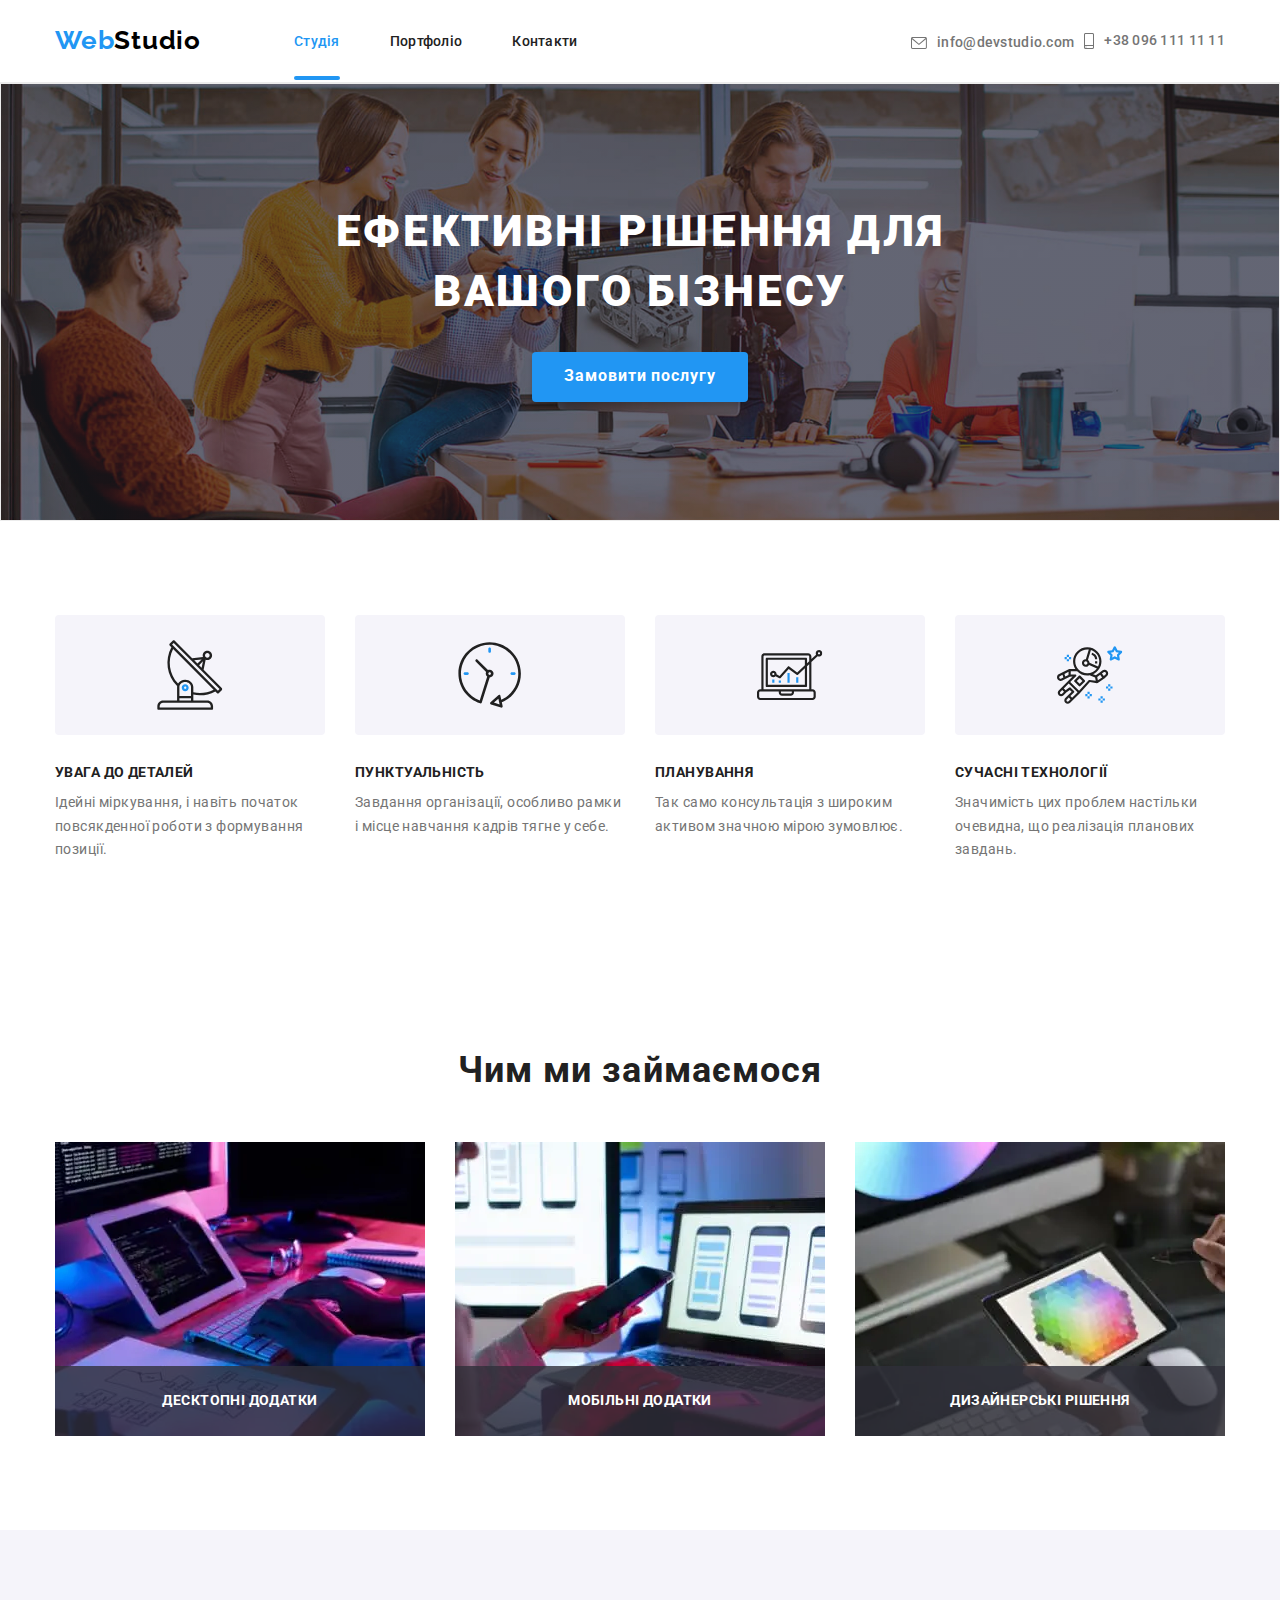
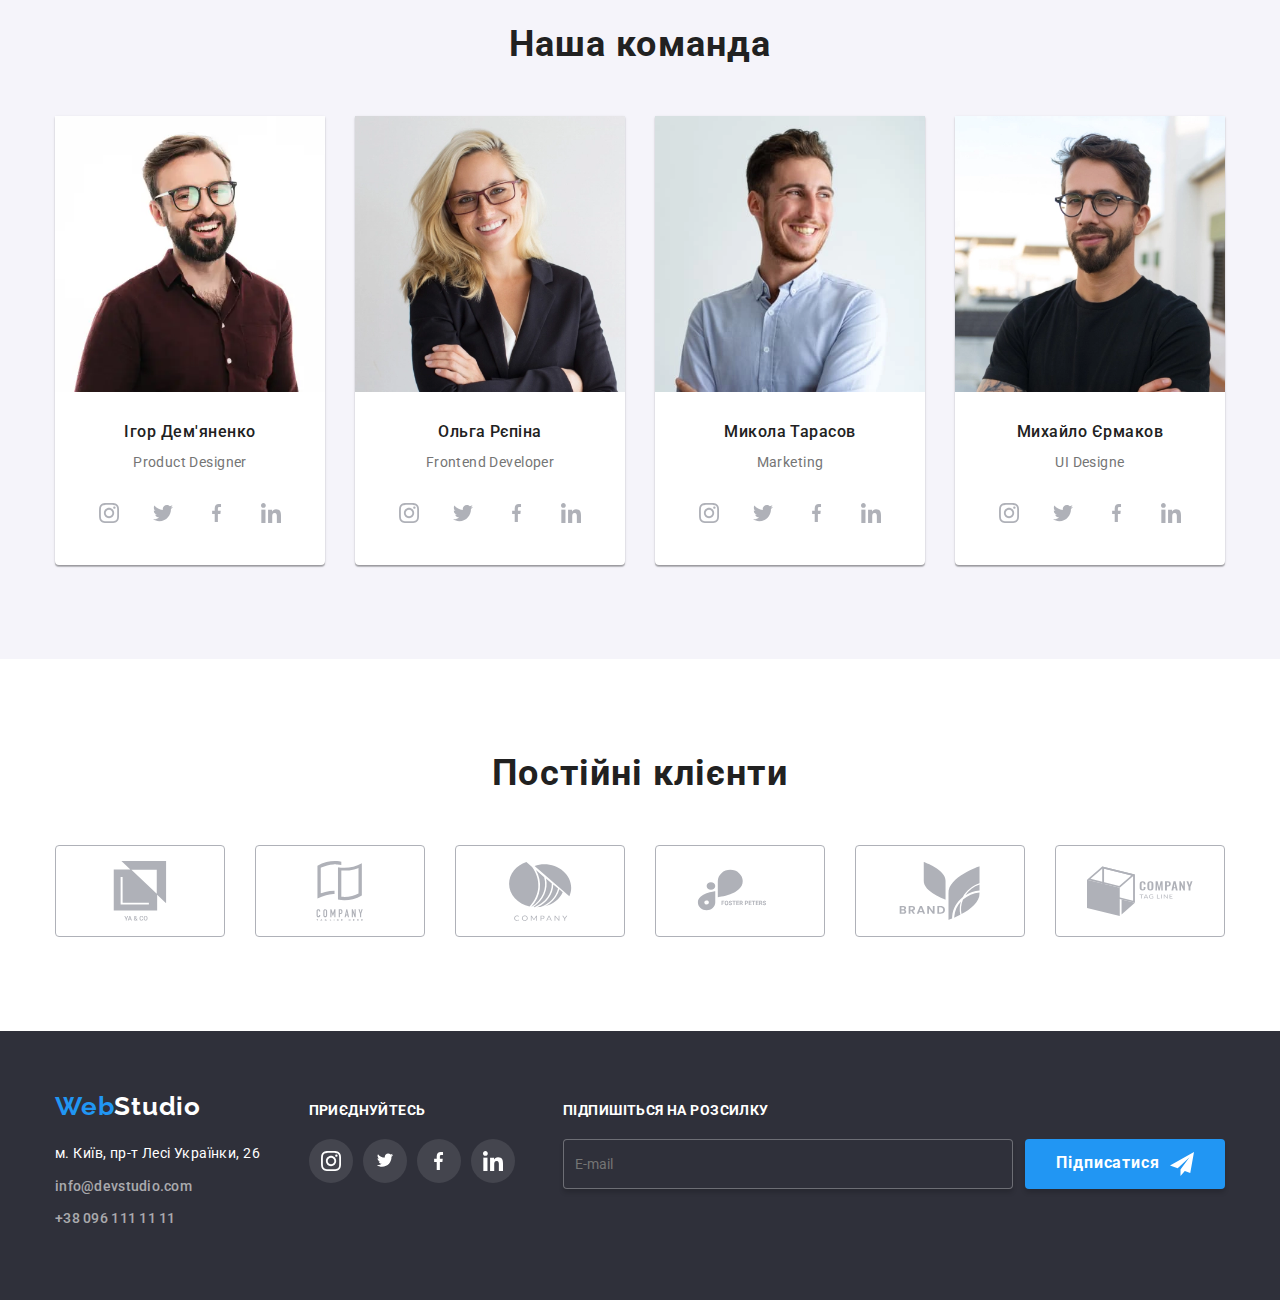
==== commit deaf24a0: "Виправлення помилок" ====
--- a/index.html
+++ b/index.html
@@ -598,13 +598,11 @@
     </div>
     <!-- mobile-menu -->
     <div class="mobile-menu js-menu-container">
-      <div class="container">
         <button class="menu-button mobile-menu__button-close js-close-menu">
           <svg class="menu-button__icon" width="40" height="40">
             <use href="./images/icons.svg#close-icon"></use>
           </svg>
           </button>
-          <div class="mobile-menu__blok">
             <nav>
             <ul class="mobile-menu__list-nav">
               <li class="mobile-menu__list-item"><a class="link mobile-menu__link" href="./index.html">Студія</a></li>
@@ -612,18 +610,22 @@
               <li class="mobile-menu__list-item"><a class="link mobile-menu__link" href="">Контакти</a></li>
             </ul>
           </nav>
-          <ul class="mobile-menu__list-contact">
-            <li class="mobile-menu__list-item"><a class="link mobile-menu__link mobile-menu__number" href="tel:+380961111111">+38 096 111 11 11</a></li>
-            <li class="mobile-menu__list-item"><a class="mobile-menu__email" href="mailto:info@devstudio.com">info@devstudio.com</a></li>
+          <ul>
+            <li>
+              <ul class="mobile-menu__list-contact">
+                <li class="mobile-menu__list-item"><a class="link mobile-menu__link mobile-menu__number" href="tel:+380961111111">+38 096 111 11 11</a></li>
+                <li class="mobile-menu__list-item"><a class="mobile-menu__email" href="mailto:info@devstudio.com">info@devstudio.com</a></li>
+              </ul>
+            </li>
+            <li>
+              <ul class="mobile-menu__list-social">
+                <li><a class="link" href="">Instagram</a></li>
+                <li><a class="link" href="">Twitter</a></li>
+                <li><a class="link" href="">Facebook</a></li>
+                <li><a class="link" href="">Linkedin</a></li>
+              </ul>
+            </li>
           </ul>
-          <ul class="mobile-menu__list-social">
-            <li><a class="link" href="./index.html">Instagram</a></li>
-            <li><a class="link" href="./portfolio.html">Twitter</a></li>
-            <li><a class="link" href="">Facebook</a></li>
-            <li><a class="link" href="">Linkedin</a></li>
-          </ul>
-          </div>
-      </div>
     </div>
     <script src="./js/mobile-menu.js"></script>
     <script src="./js/modal.js"></script>
--- a/css/main.min.css
+++ b/css/main.min.css
@@ -1 +1 @@
-:root{--shadow-color:rgba(0, 0, 0, 0.15);--backdor-color:rgba(0, 0, 0, 0.2);--animation-time: 250ms;--bezier-function:cubic-bezier(0.4, 0, 0.2, 1);--pramary-icon-color: #afb1b8;--secondery-icon-color: #fff;--pramary-ivon-color-bottom: rgba(255, 255, 255, 0.1);--background-color: #fff;--pramiry-color: #757575;--secondory-color: #212121;--secondory-color-title:#fff;--company-color: #2196F3;--footer-contact-color: rgba(255, 255, 255, 0.6);--pramiry-button-color: #fff;--secondory-button-color: #212121;--pramiry-button-background-color: #2196F3;--secondory-button-background-color: #f5f4fa}body{color:var(--pramiry-color);background-color:var(--background-color);font-family:"Roboto",sans-serif;font-size:14px;letter-spacing:.03em}img{display:block;max-width:100%;height:auto}h1,h2,h3,p,ul{list-style:none;margin:0px;padding:0px}.visually-hidden{position:absolute;white-space:nowrap;width:1px;height:1px;overflow:hidden;border:0;padding:0;clip:rect(0 0 0 0);-webkit-clip-path:inset(50%);clip-path:inset(50%);margin:-1px}.is-hidden{display:none;opacity:0;pointer-events:none;visibility:hidden}.container{margin-left:auto;margin-right:auto;padding-left:15px;padding-right:15px}@media screen and (min-width: 480px){.container{width:480px}}@media screen and (min-width: 768px){.container{width:768px}}@media screen and (min-width: 1200px){.container{width:1200px}}@media screen and (min-width: 768px){.list{display:-webkit-box;display:-ms-flexbox;display:flex;gap:30px}}.link{color:inherit;-webkit-transition-property:color;transition-property:color;-webkit-transition-duration:var(--animation-time);transition-duration:var(--animation-time);-webkit-transition-timing-function:var(--bezier-function);transition-timing-function:var(--bezier-function);font-size:inherit;line-height:1.14;letter-spacing:.02em;text-decoration:none}.link:hover,.link:focus{color:var(--company-color);fill:currentColor}.contact{font-weight:500;font-size:12px;line-height:1.16;color:inherit;font-style:normal}@media screen and (min-width: 1200px){.contact{font-size:14px;line-height:1.14}}.button{cursor:pointer;background-color:var(--pramiry-button-background-color);-webkit-box-shadow:0px 4px 4px var(--shadow-color);box-shadow:0px 4px 4px var(--shadow-color);border-radius:4px;font-family:inherit;font-weight:500;font-size:16px;border-radius:4px;line-height:1.6;letter-spacing:.03em;border:none}.button__text{color:#fff;font-weight:700;font-size:16px;line-height:1.8;letter-spacing:.06em}.title{color:var(--secondory-color);font-weight:700;font-size:28px;line-height:1.17;letter-spacing:.03em}@media screen and (min-width: 1200px){.title{font-size:36px;line-height:1.16}}.title--center{text-align:center;margin-bottom:50px}@media screen and (max-width: 1199px){.title--center{margin-bottom:30px}}.logo{color:#000;font-family:"Raleway";font-weight:700;font-size:26px;line-height:1.2;letter-spacing:.03em;text-decoration:none}.logo__cover{color:var(--company-color)}.list-cards{-webkit-box-align:baseline;-ms-flex-align:baseline;align-items:baseline;height:auto}@media screen and (min-width: 768px){.list-cards{-ms-flex-wrap:wrap;flex-wrap:wrap}}@media screen and (min-width: 1200px){.list-cards{-ms-flex-wrap:nowrap;flex-wrap:nowrap}}@media screen and (min-width: 768px){.list-cards__card{width:calc((100% - 30px)/2)}}@media screen and (min-width: 1200px){.list-cards__card{width:calc((100% - 90px)/4)}}@media screen and (max-width: 767px){.list-cards__card:not(:last-child){margin-bottom:30px}}.list-social{display:-webkit-box;display:-ms-flexbox;display:flex;-webkit-box-pack:center;-ms-flex-pack:center;justify-content:center;gap:10px}.list-social__item{width:44px;height:44px;border-radius:50%}.link-social{-webkit-transition-property:fill,background-color;transition-property:fill,background-color;-webkit-transition-duration:var(--animation-time);transition-duration:var(--animation-time);-webkit-transition-timing-function:var(--bezier-function);transition-timing-function:var(--bezier-function);fill:var(--pramary-icon-color);display:-webkit-box;display:-ms-flexbox;display:flex;width:44px;height:44px;border-radius:50%;-webkit-box-pack:center;-ms-flex-pack:center;justify-content:center;-webkit-box-align:center;-ms-flex-align:center;align-items:center;gap:10px}.link-social:hover,.link-social:focus{background-color:var(--company-color);fill:var(--secondery-icon-color)}.form__label{font-size:12px;line-height:1.16;letter-spacing:.01em;cursor:pointer}.form__input{padding:11px 11px 11px 32px;width:100%;height:40px;border-radius:4px;border:1px solid rgba(33,33,33,.2);border-radius:4px;outline:none}.form__comment{resize:none;height:120px}.form__comment::-webkit-input-placeholder{font-size:12px;line-height:1.16;letter-spacing:.01em}.form__comment::-moz-placeholder{font-size:12px;line-height:1.16;letter-spacing:.01em}.form__comment:-ms-input-placeholder{font-size:12px;line-height:1.16;letter-spacing:.01em}.form__comment::-ms-input-placeholder{font-size:12px;line-height:1.16;letter-spacing:.01em}.form__comment::placeholder{font-size:12px;line-height:1.16;letter-spacing:.01em}.form__checkbox-icon{top:0px;left:12px}.checkbox{position:relative}.checkbox__icon{position:absolute;border:2px solid var(--secondory-color);border-radius:4px}.checkbox__input:checked+.checkbox__icon{background-color:var(--company-color);border:none}.button-close{display:-webkit-box;display:-ms-flexbox;display:flex;-webkit-box-align:center;-ms-flex-align:center;align-items:center;-webkit-box-pack:center;-ms-flex-pack:center;justify-content:center;-webkit-transition-property:fill;transition-property:fill;-webkit-transition-duration:250ms;transition-duration:250ms;-webkit-transition-timing-function:var(--bezier-function);transition-timing-function:var(--bezier-function)}.button-close:hover,.button-close:focus{fill:var(--company-color)}.menu-button{display:none;margin:0;padding:0;border:none;width:40px;height:40px;background-color:rgba(0,0,0,0)}.menu-button__icon{-webkit-transition-property:fill;transition-property:fill;-webkit-transition-duration:var(--animation-time);transition-duration:var(--animation-time);-webkit-transition-timing-function:var(--bezier-function);transition-timing-function:var(--bezier-function)}.menu-button:focus .menu-button__icon,.menu-button:hover .menu-button__icon{fill:var(--company-color)}@media screen and (max-width: 767px){.menu-button{display:-webkit-box;display:-ms-flexbox;display:flex;-webkit-box-pack:end;-ms-flex-pack:end;justify-content:flex-end}}.header{border-bottom:1px solid #ececec}.header__flex{-webkit-box-align:center;-ms-flex-align:center;align-items:center;-webkit-box-pack:justify;-ms-flex-pack:justify;justify-content:space-between}@media screen and (min-width: 768px){.header__flex{display:-webkit-box;display:-ms-flexbox;display:flex}}.header__nav{display:-webkit-box;display:-ms-flexbox;display:flex;-webkit-box-align:center;-ms-flex-align:center;align-items:center}@media screen and (max-width: 767px){.header__nav{-webkit-box-pack:justify;-ms-flex-pack:justify;justify-content:space-between}}@media screen and (min-width: 768px)and (max-width: 1199px){.header__nav{gap:88px}}@media screen and (min-width: 1200px){.header__nav{gap:93px}}.header__list{display:none;gap:50px}@media screen and (min-width: 768px){.header__list{display:-webkit-box;display:-ms-flexbox;display:flex}}.header__link{position:relative;padding-top:33px;padding-bottom:31px;color:var(--secondory-color);font-weight:500;line-height:1.14;letter-spacing:.02em}.header__link::after{display:block;position:absolute;bottom:0px;-webkit-transform:scaleX(0);transform:scaleX(0);-webkit-transition-property:-webkit-transform;transition-property:-webkit-transform;transition-property:transform;transition-property:transform, -webkit-transform;-webkit-transition-duration:250ms;transition-duration:250ms;-webkit-transition-timing-function:cubic-bezier(0.4, 0, 0.2, 1);transition-timing-function:cubic-bezier(0.4, 0, 0.2, 1);background-color:var(--company-color);border-radius:2px;width:100%;height:4px;content:""}.header__link:hover::after,.header__link:focus::after{-webkit-transform:scaleX(1);transform:scaleX(1)}.header__link--active{position:relative;padding-top:33px;padding-bottom:31px;font-weight:500;line-height:1.14;letter-spacing:.02em;color:var(--company-color)}.header__link--active::after{display:block;position:absolute;bottom:0px;background-color:var(--company-color);border-radius:2px;width:100%;height:4px;content:""}.header__logo{padding-top:24px;padding-bottom:25px}@media screen and (max-width: 767px){.header__logo{padding:16px 0}}.header__list-contact{display:none;-webkit-box-align:baseline;-ms-flex-align:baseline;align-items:baseline;fill:currentColor;font-weight:500;line-height:1.14;letter-spacing:.02em;gap:10px}@media screen and (min-width: 768px)and (max-width: 1199px){.header__list-contact{display:block}}@media screen and (min-width: 1200px){.header__list-contact{display:-webkit-box;display:-ms-flexbox;display:flex}}.header__contact{display:-webkit-box;display:-ms-flexbox;display:flex;-webkit-box-align:center;-ms-flex-align:center;align-items:center;padding-top:33px;padding-bottom:31px;gap:10px}@media screen and (min-width: 768px)and (max-width: 1199px){.header__contact{padding:5px 0px}}.hero{border:1px solid #ececec;background-image:-webkit-gradient(linear, left top, left bottom, from(rgba(47, 48, 58, 0.4)), to(rgba(47, 48, 58, 0.4))),url("../images/hero-image.jpg");background-image:linear-gradient(rgba(47, 48, 58, 0.4), rgba(47, 48, 58, 0.4)),url("../images/hero-image.jpg");background-size:cover;background-repeat:no-repeat;background-position:center;padding:200px 0;background-color:#2f303a}@media screen and (min-device-pixel-ratio: 2),screem and (-webkit-min-device-pixel-ratio: 2),screem and (min-resolution: 192dpi),screem and (min-resolution: 2dppx){.hero{background-image:-webkit-gradient(linear, left top, left bottom, from(rgba(47, 48, 58, 0.4)), to(rgba(47, 48, 58, 0.4))),url("../images/hero-image@2x.jpg");background-image:linear-gradient(rgba(47, 48, 58, 0.4), rgba(47, 48, 58, 0.4)),url("../images/hero-image@2x.jpg")}}@media screen and (max-width: 767px){.hero{background-image:-webkit-gradient(linear, left top, left bottom, from(rgba(47, 48, 58, 0.4)), to(rgba(47, 48, 58, 0.4))),url("../images/header-image-480.jpg");background-image:linear-gradient(rgba(47, 48, 58, 0.4), rgba(47, 48, 58, 0.4)),url("../images/header-image-480.jpg");padding:118px 0}}@media screen and (min-width: 768px)and (max-width: 1199px){.hero{background-image:-webkit-gradient(linear, left top, left bottom, from(rgba(47, 48, 58, 0.4)), to(rgba(47, 48, 58, 0.4))),url("../images/header-image-768.jpg");background-image:linear-gradient(rgba(47, 48, 58, 0.4), rgba(47, 48, 58, 0.4)),url("../images/header-image-768.jpg");padding:204px 0}}.hero__title{margin-bottom:30px;text-align:center;margin-left:auto;margin-right:auto;max-width:696px;color:#fff;font-weight:900;font-size:44px;line-height:1.36;letter-spacing:.06em;text-transform:uppercase}@media screen and (max-width: 1199px){.hero__title{font-size:26px;line-height:1.6}}.hero__button{display:block;padding:0px;margin-left:auto;margin-right:auto;width:216px;height:50px}.hero__button-text{padding:10px 32px}.features{padding-top:94px;padding-bottom:0px}@media screen and (max-width: 1199px){.features{padding-top:30px;padding-bottom:60px}}.features__icon{display:-webkit-box;display:-ms-flexbox;display:flex;-webkit-box-pack:center;-ms-flex-pack:center;justify-content:center;-webkit-box-align:center;-ms-flex-align:center;align-items:center;margin-bottom:30px;max-width:450px;height:120px;background:#f5f4fa;border-radius:4px}@media screen and (min-width: 768px){.features__icon{width:354px}}@media screen and (min-width: 1200px){.features__icon{width:270px}}.features__title{margin-bottom:10px;color:var(--secondory-color);font-weight:700;font-size:inherit;line-height:1.14;letter-spacing:.03em;text-transform:uppercase}@media screen and (max-width: 768px){.features__title{text-align:center}}.features__text{line-height:1.71}.development{padding-top:94px;padding-bottom:94px}@media screen and (max-width: 1199px){.development{display:none}}.development__item{position:relative}.development__label{position:absolute;bottom:0px;left:0px;padding-top:27px;background-color:rgba(47,48,58,.8);width:370px;height:70px}.development__title{text-align:center;font-weight:700;font-size:14px;line-height:1.14em;text-transform:uppercase;color:var(--secondory-color-title)}.employee{background-color:#f5f4fa;padding-top:94px;padding-bottom:94px}@media screen and (max-width: 1199px){.employee{padding-top:60px;padding-bottom:60px}}.employee__cart{background-color:var(--background-color);-webkit-box-shadow:0px 1px 3px rgba(0,0,0,.12),0px 1px 1px rgba(0,0,0,.14),0px 2px 1px rgba(0,0,0,.2);box-shadow:0px 1px 3px rgba(0,0,0,.12),0px 1px 1px rgba(0,0,0,.14),0px 2px 1px rgba(0,0,0,.2);border-radius:0px 0px 4px 4px}@media screen and (min-width: 768px){.employee__cart{width:354px}}@media screen and (min-width: 1200px){.employee__cart{width:270px}}.employee__label{text-align:center;padding-top:30px;padding-bottom:30px}@media screen and (max-width: 1199px){.employee__label{padding-bottom:24px}}.employee__title{margin-bottom:10px;color:var(--secondory-color);font-weight:500;font-size:16px;line-height:1.19;letter-spacing:.03em}.employee__text{line-height:1.71}.employee__list{margin-top:16px}.clients{padding-top:94px;padding-bottom:94px}@media screen and (max-width: 1199px){.clients{padding-top:60px;padding-bottom:60px}}.clients__list{display:-webkit-box;display:-ms-flexbox;display:flex;gap:30px;-ms-flex-wrap:nowrap;flex-wrap:nowrap;-webkit-box-pack:center;-ms-flex-pack:center;justify-content:center}@media screen and (max-width: 1199px){.clients__list{-ms-flex-wrap:wrap;flex-wrap:wrap}}.clients__item{-ms-flex-preferred-size:170px;flex-basis:170px}@media screen and (max-width: 480px){.clients__item{-ms-flex-preferred-size:calc((100% - 30px)/2);flex-basis:calc((100% - 30px)/2)}}@media screen and (min-width: 768px)and (max-width: 1199px){.clients__item{-ms-flex-preferred-size:calc((100% - 60px)/3);flex-basis:calc((100% - 60px)/3)}}.clients__link{display:-webkit-box;display:-ms-flexbox;display:flex;-webkit-box-pack:center;-ms-flex-pack:center;justify-content:center;-webkit-box-align:center;-ms-flex-align:center;align-items:center;height:92px;-webkit-transition-property:fill,border-color;transition-property:fill,border-color;-webkit-transition-duration:250ms;transition-duration:250ms;-webkit-transition-timing-function:var(--bezier-function);transition-timing-function:var(--bezier-function);fill:var(--pramary-icon-color);border:1px solid #afb1b8;border-radius:4px}.clients__link:hover,.clients__link:focus{border-color:var(--company-color);fill:var(--company-color)}.footer{padding-top:60px;padding-bottom:60px;background-color:#2f303a}.footer__container{display:-webkit-box;display:-ms-flexbox;display:flex;-ms-flex-wrap:wrap;flex-wrap:wrap;-ms-flex-pack:distribute;justify-content:space-around;-webkit-box-align:baseline;-ms-flex-align:baseline;align-items:baseline}@media screen and (max-width: 767px){.footer__container{-webkit-box-align:center;-ms-flex-align:center;align-items:center;-webkit-box-orient:vertical;-webkit-box-direction:normal;-ms-flex-direction:column;flex-direction:column}}@media screen and (min-width: 1200px){.footer__container{-webkit-box-pack:justify;-ms-flex-pack:justify;justify-content:space-between}}.footer__item{margin-bottom:9px}.footer__text{color:#fff;font-style:inherit;font-style:normal}.footer__link-social{background-color:rgba(255,255,255,.1);fill:#fff}.footer__contact{color:rgba(255,255,255,.6);font-weight:400;line-height:1.7;letter-spacing:.03em}@media screen and (max-width: 1199px){.footer__contact{text-align:center;margin-bottom:60px}}.footer__logo{display:block;color:#fff;margin-bottom:20px}.footer__title{margin-bottom:20px;color:#fff;font-size:14px;font-weight:700;line-height:1.14;letter-spacing:.03em;text-transform:uppercase}@media screen and (max-width: 1199px){.footer__social{text-align:center}}@media screen and (max-width: 767px){.footer__social{margin-bottom:60px}}.footer__subscription{-webkit-box-orient:vertical;-webkit-box-direction:normal;-ms-flex-direction:column;flex-direction:column}@media screen and (max-width: 1199px){.footer__subscription{text-align:center}}.footer__form{display:-webkit-box;display:-ms-flexbox;display:flex;-ms-flex-wrap:wrap;flex-wrap:wrap}@media screen and (max-width: 1199px){.footer__form{-webkit-box-orient:vertical;-webkit-box-direction:normal;-ms-flex-direction:column;flex-direction:column;-webkit-box-align:center;-ms-flex-align:center;align-items:center}}.footer__input{color:#fff;padding:11px;background-color:#2f303a;-webkit-box-shadow:0px 4px 4px rgba(0,0,0,.15);box-shadow:0px 4px 4px rgba(0,0,0,.15);outline:none;border-radius:4px;border:1px solid rgba(255,255,255,.3);width:358px;height:50px}.footer__button{display:-webkit-box;display:-ms-flexbox;display:flex;-webkit-box-align:center;-ms-flex-align:center;align-items:center;-webkit-box-pack:center;-ms-flex-pack:center;justify-content:center;width:200px;height:50px}@media screen and (min-width: 1200px){.footer__button{margin-left:12px}}@media screen and (max-width: 1199px){.footer__button{margin-top:12px}}.footer__icon{margin-left:10px;fill:#fff}.backdoor{position:fixed;opacity:1;-webkit-transition-property:opacity,visibility;transition-property:opacity,visibility;-webkit-transition-duration:250ms;transition-duration:250ms;-webkit-transition-timing-function:var(--bezier-function);transition-timing-function:var(--bezier-function);left:0px;top:0px;width:100%;height:100%;background-color:var(--backdor-color);overflow-y:scroll}@media screen and (max-width: 767px){.backdoor{padding:93px 15px}}.modal{position:absolute;-webkit-transition-property:border-color,visibility;transition-property:border-color,visibility;-webkit-transition-duration:var(--animation-time);transition-duration:var(--animation-time);-webkit-transition-timing-function:var(--bezier-function);transition-timing-function:var(--bezier-function);top:50%;left:50%;-webkit-transform:translate(-50%, -50%);transform:translate(-50%, -50%);z-index:3;width:528px;height:581px;background-color:var(--background-color)}@media screen and (max-width: 1199px){.modal{width:450px;height:609px}}.modal__form{margin:40px}.modal__title{margin-bottom:12px;font-size:20px;line-height:1.15}.modal__field{position:relative;margin-bottom:10px}.modal__label{display:block;margin-bottom:4px}.modal__input{cursor:pointer;-webkit-transition-property:border-color;transition-property:border-color;-webkit-transition-duration:var(--animation-time);transition-duration:var(--animation-time);-webkit-transition-timing-function:var(--bezier-function);transition-timing-function:var(--bezier-function)}.modal__input:hover,.modal__input:focus{border-color:var(--company-color)}.modal__icon{-webkit-transition-property:fill;transition-property:fill;-webkit-transition-duration:var(--animation-time);transition-duration:var(--animation-time);-webkit-transition-timing-function:var(--bezier-function);transition-timing-function:var(--bezier-function);position:absolute;left:12px;top:28px;cursor:pointer}.modal__input:hover~.modal__icon,.modal__input:focus~.modal__icon{fill:var(--company-color)}.modal__link{color:var(--company-color);cursor:pointer}.modal__buttom{display:block;margin-left:auto;margin-right:auto;width:200px;height:50px}.modal__checkbox{margin-bottom:30px}.modal__checkbox-icon{-webkit-appearance:none;-moz-appearance:none;appearance:none;top:50%;-webkit-transform:translateY(-50%);transform:translateY(-50%);left:0px}.modal__text{text-align:center;line-height:1.71;margin-left:18px;cursor:pointer}@media screen and (max-width: 1199px){.modal__text{font-size:12px;line-height:1.16}}.modal__comment{margin-bottom:10px}.modal__button-close{position:absolute;border-radius:50%;right:8px;top:8px;width:30px;height:30px;background-color:var(--background-color);cursor:pointer}.modal__button-close:hover,.modal__button-close:focus{fill:var(--company-color)}.project{padding-top:94px;padding-bottom:94px}@media screen and (max-width: 1199px){.project{padding-top:60px;padding-bottom:60px}}.project__list-button{display:-webkit-box;display:-ms-flexbox;display:flex;-ms-flex-wrap:wrap;flex-wrap:wrap;gap:8px;margin-bottom:40px}@media screen and (min-width: 768px){.project__list-button{-webkit-box-pack:center;-ms-flex-pack:center;justify-content:center}}@media screen and (min-width: 768px)and (max-width: 1199px){.project__list-button{margin-bottom:30px}}@media screen and (min-width: 1200px){.project__list-button{margin-bottom:50px}}.project__button{-webkit-transition-property:background-color,-webkit-box-shadow;transition-property:background-color,-webkit-box-shadow;transition-property:background-color,box-shadow;transition-property:background-color,box-shadow,-webkit-box-shadow;-webkit-transition-duration:var(--animation-time);transition-duration:var(--animation-time);-webkit-transition-timing-function:var(--bezier-function);transition-timing-function:var(--bezier-function);color:var(--secondory-button-color);background-color:var(--secondory-button-background-color);background-color:#f5f4fa;border-radius:4px;padding:6px 22px;border:none}.project__button-text{-webkit-transition-property:color;transition-property:color;-webkit-transition-duration:var(--animation-time);transition-duration:var(--animation-time);-webkit-transition-timing-function:var(--bezier-function);transition-timing-function:var(--bezier-function);font-weight:500;font-size:16px;line-height:1.6;text-align:center;letter-spacing:.03em;color:#212121}.project__button:hover,.project__button:focus{background-color:var(--pramiry-button-background-color);-webkit-box-shadow:0px 3px 1px rgba(0,0,0,.1),0px 1px 2px rgba(0,0,0,.08),0px 2px 2px rgba(0,0,0,.12);box-shadow:0px 3px 1px rgba(0,0,0,.1),0px 1px 2px rgba(0,0,0,.08),0px 2px 2px rgba(0,0,0,.12)}.project__button:hover .project__button-text,.project__button:focus .project__button-text{color:var(--pramiry-button-color)}.project__list-cards{-ms-flex-wrap:wrap;flex-wrap:wrap}.project__card{position:relative;overflow:hidden;-webkit-transition-property:-webkit-box-shadow;transition-property:-webkit-box-shadow;transition-property:box-shadow;transition-property:box-shadow, -webkit-box-shadow;-webkit-transition-duration:var(--animation-time);transition-duration:var(--animation-time);-webkit-transition-timing-function:var(--bezier-function);transition-timing-function:var(--bezier-function);background-color:var(--background-color);border:1px solid #eee}@media screen and (min-width: 768px){.project__card{width:calc((100% - 30px)/2)}}@media screen and (min-width: 1200px){.project__card{width:calc((100% - 60px)/3)}}@media screen and (max-width: 767px){.project__card:not(:last-child){margin-bottom:30px}}.project__card:focus,.project__card:hover{-webkit-box-shadow:0px 1px 1px rgba(0,0,0,.12),0px 4px 4px rgba(0,0,0,.06),1px 4px 6px rgba(0,0,0,.16);box-shadow:0px 1px 1px rgba(0,0,0,.12),0px 4px 4px rgba(0,0,0,.06),1px 4px 6px rgba(0,0,0,.16)}.project__link{overflow:hidden;text-decoration:none}.project__description{position:absolute;left:0px;top:0px;width:100%;height:100%;-webkit-transform:translateY(100%);transform:translateY(100%);-webkit-transition-property:-webkit-transform;transition-property:-webkit-transform;transition-property:transform;transition-property:transform, -webkit-transform;-webkit-transition-duration:var(--animation-time);transition-duration:var(--animation-time);-webkit-transition-timing-function:var(--bezier-function);transition-timing-function:var(--bezier-function);background-color:rgba(33,150,243,.9)}.project__description-text{display:block;font-size:18px;line-height:1.55em;letter-spacing:.03em;color:#fff;margin:63px 24px}@media screen and (max-width: 767px){.project__description-text{margin:77px 24px}}@media screen and (min-width: 767px)and (max-width: 1199px){.project__description-text{margin:49px 24px}}.project__link:hover .project__description,.project__link:focus .project__description{-webkit-transform:translateY(0%);transform:translateY(0%)}.project__text{position:relative;z-index:1;padding:20px 24px;border:1px solid #eee;background-color:var(--background-color)}.project__title{margin-bottom:4px;color:var(--secondory-button-color);font-weight:700;font-size:18px;line-height:2;letter-spacing:.06em}.project__subtitle{color:var(--pramiry-color);font-size:16px;line-height:1.8;letter-spacing:.03em}.mobile-menu{display:none;position:fixed;width:100%;height:100%;top:0;left:0;background-color:#fff;overflow:scroll;z-index:999}.mobile-menu__blok{margin:40px 25px}.mobile-menu.is-open{display:block}.mobile-menu__button-close{position:absolute;top:10px;right:15px;-webkit-transition-property:fill;transition-property:fill;-webkit-transition-duration:var(--animation-time);transition-duration:var(--animation-time);-webkit-transition-timing-function:var(--bezier-function);transition-timing-function:var(--bezier-function)}.mobile-menu__button-close:focus,.mobile-menu__button-close:hover{fill:var(--company-color)}.mobile-menu__list-nav{margin-bottom:64px}@media screen and (min-height: 796px){.mobile-menu__list-nav{margin-bottom:302px}}.mobile-menu__list-item:not(:last-child){margin-bottom:32px}.mobile-menu__list-contact{font-weight:500;font-size:24px;line-height:1.16;margin-bottom:64px}.mobile-menu__list-social{display:-webkit-inline-box;display:-ms-inline-flexbox;display:inline-flex;-ms-flex-wrap:wrap;flex-wrap:wrap;gap:10px;font-weight:500;font-size:18px;line-height:1.22;color:var(--company-color)}.mobile-menu__list-social :not(:last-child) ::after{content:" ";border:1px solid rgba(33,33,33,.2);margin-left:10px}.mobile-menu__link{font-size:40px;font-weight:500;line-height:1.17;color:var(--secondory-color)}.mobile-menu__number{font-size:34px;color:var(--company-color)}.mobile-menu__email{text-decoration:none;color:var(--pramiry-color)}/*# sourceMappingURL=main.min.css.map */+:root{--shadow-color:rgba(0, 0, 0, 0.15);--backdor-color:rgba(0, 0, 0, 0.2);--animation-time: 250ms;--bezier-function:cubic-bezier(0.4, 0, 0.2, 1);--pramary-icon-color: #afb1b8;--secondery-icon-color: #fff;--pramary-ivon-color-bottom: rgba(255, 255, 255, 0.1);--background-color: #fff;--pramiry-color: #757575;--secondory-color: #212121;--secondory-color-title:#fff;--company-color: #2196F3;--footer-contact-color: rgba(255, 255, 255, 0.6);--pramiry-button-color: #fff;--secondory-button-color: #212121;--pramiry-button-background-color: #2196F3;--secondory-button-background-color: #f5f4fa}body{color:var(--pramiry-color);background-color:var(--background-color);font-family:"Roboto",sans-serif;font-size:14px;letter-spacing:.03em}img{display:block;max-width:100%;height:auto}h1,h2,h3,p,ul{list-style:none;margin:0px;padding:0px}.visually-hidden{position:absolute;white-space:nowrap;width:1px;height:1px;overflow:hidden;border:0;padding:0;clip:rect(0 0 0 0);-webkit-clip-path:inset(50%);clip-path:inset(50%);margin:-1px}.is-hidden{display:none;opacity:0;pointer-events:none;visibility:hidden}.container{margin-left:auto;margin-right:auto;padding-left:15px;padding-right:15px}@media screen and (min-width: 480px){.container{width:480px}}@media screen and (min-width: 768px){.container{width:768px}}@media screen and (min-width: 1200px){.container{width:1200px}}@media screen and (min-width: 768px){.list{display:-webkit-box;display:-ms-flexbox;display:flex;gap:30px}}.link{color:inherit;-webkit-transition-property:color;transition-property:color;-webkit-transition-duration:var(--animation-time);transition-duration:var(--animation-time);-webkit-transition-timing-function:var(--bezier-function);transition-timing-function:var(--bezier-function);font-size:inherit;line-height:1.14;letter-spacing:.02em;text-decoration:none}.link:hover,.link:focus{color:var(--company-color);fill:currentColor}.contact{font-weight:500;font-size:12px;line-height:1.16;color:inherit;font-style:normal}@media screen and (min-width: 1200px){.contact{font-size:14px;line-height:1.14}}.button{cursor:pointer;background-color:var(--pramiry-button-background-color);-webkit-box-shadow:0px 4px 4px var(--shadow-color);box-shadow:0px 4px 4px var(--shadow-color);border-radius:4px;font-family:inherit;font-weight:500;font-size:16px;border-radius:4px;line-height:1.6;letter-spacing:.03em;border:none}.button__text{color:#fff;font-weight:700;font-size:16px;line-height:1.8;letter-spacing:.06em}.title{color:var(--secondory-color);font-weight:700;font-size:28px;line-height:1.17;letter-spacing:.03em}@media screen and (min-width: 1200px){.title{font-size:36px;line-height:1.16}}.title--center{text-align:center;margin-bottom:50px}@media screen and (max-width: 1199px){.title--center{margin-bottom:30px}}.logo{color:#000;font-family:"Raleway";font-weight:700;font-size:26px;line-height:1.2;letter-spacing:.03em;text-decoration:none}.logo__cover{color:var(--company-color)}.list-cards{-webkit-box-align:baseline;-ms-flex-align:baseline;align-items:baseline;height:auto}@media screen and (min-width: 768px){.list-cards{-ms-flex-wrap:wrap;flex-wrap:wrap}}@media screen and (min-width: 1200px){.list-cards{-ms-flex-wrap:nowrap;flex-wrap:nowrap}}@media screen and (min-width: 768px){.list-cards__card{width:calc((100% - 30px)/2)}}@media screen and (min-width: 1200px){.list-cards__card{width:calc((100% - 90px)/4)}}@media screen and (max-width: 767px){.list-cards__card:not(:last-child){margin-bottom:30px}}.list-social{display:-webkit-box;display:-ms-flexbox;display:flex;-webkit-box-pack:center;-ms-flex-pack:center;justify-content:center;gap:10px}.list-social__item{width:44px;height:44px;border-radius:50%}.link-social{-webkit-transition-property:fill,background-color;transition-property:fill,background-color;-webkit-transition-duration:var(--animation-time);transition-duration:var(--animation-time);-webkit-transition-timing-function:var(--bezier-function);transition-timing-function:var(--bezier-function);fill:var(--pramary-icon-color);display:-webkit-box;display:-ms-flexbox;display:flex;width:44px;height:44px;border-radius:50%;-webkit-box-pack:center;-ms-flex-pack:center;justify-content:center;-webkit-box-align:center;-ms-flex-align:center;align-items:center;gap:10px}.link-social:hover,.link-social:focus{background-color:var(--company-color);fill:var(--secondery-icon-color)}.form__label{font-size:12px;line-height:1.16;letter-spacing:.01em;cursor:pointer}.form__input{padding:11px 11px 11px 32px;width:100%;height:40px;border-radius:4px;border:1px solid rgba(33,33,33,.2);border-radius:4px;outline:none}.form__comment{resize:none;height:120px}.form__comment::-webkit-input-placeholder{font-size:12px;line-height:1.16;letter-spacing:.01em}.form__comment::-moz-placeholder{font-size:12px;line-height:1.16;letter-spacing:.01em}.form__comment:-ms-input-placeholder{font-size:12px;line-height:1.16;letter-spacing:.01em}.form__comment::-ms-input-placeholder{font-size:12px;line-height:1.16;letter-spacing:.01em}.form__comment::placeholder{font-size:12px;line-height:1.16;letter-spacing:.01em}.form__checkbox-icon{top:0px;left:12px}.checkbox{position:relative}.checkbox__icon{position:absolute;border:2px solid var(--secondory-color);border-radius:4px}.checkbox__input:checked+.checkbox__icon{background-color:var(--company-color);border:none}.button-close{display:-webkit-box;display:-ms-flexbox;display:flex;-webkit-box-align:center;-ms-flex-align:center;align-items:center;-webkit-box-pack:center;-ms-flex-pack:center;justify-content:center;-webkit-transition-property:fill;transition-property:fill;-webkit-transition-duration:250ms;transition-duration:250ms;-webkit-transition-timing-function:var(--bezier-function);transition-timing-function:var(--bezier-function)}.button-close:hover,.button-close:focus{fill:var(--company-color)}.menu-button{display:none;margin:0;padding:0;border:none;width:40px;height:40px;background-color:rgba(0,0,0,0)}.menu-button__icon{-webkit-transition-property:fill;transition-property:fill;-webkit-transition-duration:var(--animation-time);transition-duration:var(--animation-time);-webkit-transition-timing-function:var(--bezier-function);transition-timing-function:var(--bezier-function)}.menu-button:focus .menu-button__icon,.menu-button:hover .menu-button__icon{fill:var(--company-color)}@media screen and (max-width: 767px){.menu-button{display:-webkit-box;display:-ms-flexbox;display:flex;-webkit-box-pack:end;-ms-flex-pack:end;justify-content:flex-end}}.header{border-bottom:1px solid #ececec}.header__flex{-webkit-box-align:center;-ms-flex-align:center;align-items:center;-webkit-box-pack:justify;-ms-flex-pack:justify;justify-content:space-between}@media screen and (min-width: 768px){.header__flex{display:-webkit-box;display:-ms-flexbox;display:flex}}.header__nav{display:-webkit-box;display:-ms-flexbox;display:flex;-webkit-box-align:center;-ms-flex-align:center;align-items:center}@media screen and (max-width: 767px){.header__nav{-webkit-box-pack:justify;-ms-flex-pack:justify;justify-content:space-between}}@media screen and (min-width: 768px)and (max-width: 1199px){.header__nav{gap:88px}}@media screen and (min-width: 1200px){.header__nav{gap:93px}}.header__list{display:none;gap:50px}@media screen and (min-width: 768px){.header__list{display:-webkit-box;display:-ms-flexbox;display:flex}}.header__link{position:relative;padding-top:33px;padding-bottom:31px;color:var(--secondory-color);font-weight:500;line-height:1.14;letter-spacing:.02em}.header__link::after{display:block;position:absolute;bottom:0px;-webkit-transform:scaleX(0);transform:scaleX(0);-webkit-transition-property:-webkit-transform;transition-property:-webkit-transform;transition-property:transform;transition-property:transform, -webkit-transform;-webkit-transition-duration:250ms;transition-duration:250ms;-webkit-transition-timing-function:cubic-bezier(0.4, 0, 0.2, 1);transition-timing-function:cubic-bezier(0.4, 0, 0.2, 1);background-color:var(--company-color);border-radius:2px;width:100%;height:4px;content:""}.header__link:hover::after,.header__link:focus::after{-webkit-transform:scaleX(1);transform:scaleX(1)}.header__link--active{position:relative;padding-top:33px;padding-bottom:31px;font-weight:500;line-height:1.14;letter-spacing:.02em;color:var(--company-color)}.header__link--active::after{display:block;position:absolute;bottom:0px;background-color:var(--company-color);border-radius:2px;width:100%;height:4px;content:""}.header__logo{padding-top:24px;padding-bottom:25px}@media screen and (max-width: 767px){.header__logo{padding:16px 0}}.header__list-contact{display:none;-webkit-box-align:baseline;-ms-flex-align:baseline;align-items:baseline;fill:currentColor;font-weight:500;line-height:1.14;letter-spacing:.02em;gap:10px}@media screen and (min-width: 768px)and (max-width: 1199px){.header__list-contact{display:block}}@media screen and (min-width: 1200px){.header__list-contact{display:-webkit-box;display:-ms-flexbox;display:flex}}.header__contact{display:-webkit-box;display:-ms-flexbox;display:flex;-webkit-box-align:center;-ms-flex-align:center;align-items:center;padding-top:33px;padding-bottom:31px;gap:10px}@media screen and (min-width: 768px)and (max-width: 1199px){.header__contact{padding:5px 0px}}.hero{border:1px solid #ececec;background-image:-webkit-gradient(linear, left top, left bottom, from(rgba(47, 48, 58, 0.4)), to(rgba(47, 48, 58, 0.4))),url("../images/hero-image.jpg");background-image:linear-gradient(rgba(47, 48, 58, 0.4), rgba(47, 48, 58, 0.4)),url("../images/hero-image.jpg");background-size:cover;background-repeat:no-repeat;background-position:center;padding:118px 0;background-color:#2f303a}@media screen and (min-device-pixel-ratio: 2),screem and (-webkit-min-device-pixel-ratio: 2),screem and (min-resolution: 192dpi),screem and (min-resolution: 2dppx){.hero{background-image:-webkit-gradient(linear, left top, left bottom, from(rgba(47, 48, 58, 0.4)), to(rgba(47, 48, 58, 0.4))),url("../images/hero-image@2x.jpg");background-image:linear-gradient(rgba(47, 48, 58, 0.4), rgba(47, 48, 58, 0.4)),url("../images/hero-image@2x.jpg")}}@media screen and (max-width: 767px){.hero{background-image:-webkit-gradient(linear, left top, left bottom, from(rgba(47, 48, 58, 0.4)), to(rgba(47, 48, 58, 0.4))),url("../images/header-image-480.jpg");background-image:linear-gradient(rgba(47, 48, 58, 0.4), rgba(47, 48, 58, 0.4)),url("../images/header-image-480.jpg")}}@media screen and (min-width: 768px)and (max-width: 1199px){.hero{background-image:-webkit-gradient(linear, left top, left bottom, from(rgba(47, 48, 58, 0.4)), to(rgba(47, 48, 58, 0.4))),url("../images/header-image-768.jpg");background-image:linear-gradient(rgba(47, 48, 58, 0.4), rgba(47, 48, 58, 0.4)),url("../images/header-image-768.jpg")}}@media screen and (min-widht: 1200px){.hero{padding:200px}}.hero__title{margin-bottom:30px;text-align:center;margin-left:auto;margin-right:auto;max-width:696px;color:#fff;font-weight:900;font-size:44px;line-height:1.36;letter-spacing:.06em;text-transform:uppercase}@media screen and (min-width: 768px)and (max-width: 1199px){.hero__title{margin-left:189px;margin-right:189px}}@media screen and (max-width: 1199px){.hero__title{font-size:26px;line-height:1.6}}.hero__button{display:block;padding:0px;margin-left:auto;margin-right:auto;width:216px;height:50px}.hero__button-text{padding:10px 32px}.features{padding:60px 0}@media screen and (min-width: 1200px){.features{padding:94px 0}}.features__icon{display:-webkit-box;display:-ms-flexbox;display:flex;-webkit-box-pack:center;-ms-flex-pack:center;justify-content:center;-webkit-box-align:center;-ms-flex-align:center;align-items:center;margin-bottom:30px;max-width:450px;height:120px;background:#f5f4fa;border-radius:4px}@media screen and (min-width: 768px){.features__icon{width:354px}}@media screen and (min-width: 1200px){.features__icon{width:270px}}.features__title{margin-bottom:10px;color:var(--secondory-color);font-weight:700;font-size:inherit;line-height:1.14;letter-spacing:.03em;text-transform:uppercase}@media screen and (max-width: 768px){.features__title{text-align:center}}.features__text{line-height:1.71}.development{padding-top:94px;padding-bottom:94px}@media screen and (max-width: 1199px){.development{display:none}}.development__item{position:relative}.development__label{position:absolute;bottom:0px;left:0px;padding-top:27px;background-color:rgba(47,48,58,.8);width:370px;height:70px}.development__title{text-align:center;font-weight:700;font-size:14px;line-height:1.14em;text-transform:uppercase;color:var(--secondory-color-title)}.employee{background-color:#f5f4fa;padding:60px 0}@media screen and (min-width: 1200px){.employee{padding:94px 0}}.employee__cart{background-color:var(--background-color);-webkit-box-shadow:0px 1px 3px rgba(0,0,0,.12),0px 1px 1px rgba(0,0,0,.14),0px 2px 1px rgba(0,0,0,.2);box-shadow:0px 1px 3px rgba(0,0,0,.12),0px 1px 1px rgba(0,0,0,.14),0px 2px 1px rgba(0,0,0,.2);border-radius:0px 0px 4px 4px}@media screen and (min-width: 768px){.employee__cart{width:354px}}@media screen and (min-width: 1200px){.employee__cart{width:270px}}.employee__label{text-align:center;padding-top:30px;padding-bottom:30px}@media screen and (max-width: 1199px){.employee__label{padding-bottom:24px}}.employee__title{margin-bottom:10px;color:var(--secondory-color);font-weight:500;font-size:16px;line-height:1.19;letter-spacing:.03em}.employee__text{line-height:1.71}.employee__list{margin-top:16px}.clients{padding:60px 0}@media screen and (min-width: 1200px){.clients{padding:94px 0}}.clients__list{display:-webkit-box;display:-ms-flexbox;display:flex;gap:30px;-ms-flex-wrap:nowrap;flex-wrap:nowrap;-webkit-box-pack:center;-ms-flex-pack:center;justify-content:center}@media screen and (max-width: 1199px){.clients__list{-ms-flex-wrap:wrap;flex-wrap:wrap}}.clients__item{-ms-flex-preferred-size:calc((100% - 150px)/6);flex-basis:calc((100% - 150px)/6)}@media screen and (max-width: 767px){.clients__item{-ms-flex-preferred-size:calc((100% - 30px)/2);flex-basis:calc((100% - 30px)/2)}}@media screen and (min-width: 768px)and (max-width: 1199px){.clients__item{-ms-flex-preferred-size:calc((100% - 60px)/3);flex-basis:calc((100% - 60px)/3)}}.clients__link{display:-webkit-box;display:-ms-flexbox;display:flex;-webkit-box-pack:center;-ms-flex-pack:center;justify-content:center;-webkit-box-align:center;-ms-flex-align:center;align-items:center;height:92px;-webkit-transition-property:fill,border-color;transition-property:fill,border-color;-webkit-transition-duration:250ms;transition-duration:250ms;-webkit-transition-timing-function:var(--bezier-function);transition-timing-function:var(--bezier-function);fill:var(--pramary-icon-color);border:1px solid #afb1b8;border-radius:4px}.clients__link:hover,.clients__link:focus{border-color:var(--company-color);fill:var(--company-color)}.footer{padding:60px 0;background-color:#2f303a}.footer__container{display:-webkit-box;display:-ms-flexbox;display:flex;-ms-flex-wrap:wrap;flex-wrap:wrap;-ms-flex-pack:distribute;justify-content:space-around;-webkit-box-align:baseline;-ms-flex-align:baseline;align-items:baseline}@media screen and (max-width: 767px){.footer__container{-webkit-box-align:center;-ms-flex-align:center;align-items:center;-webkit-box-orient:vertical;-webkit-box-direction:normal;-ms-flex-direction:column;flex-direction:column}}@media screen and (min-width: 1200px){.footer__container{-webkit-box-pack:justify;-ms-flex-pack:justify;justify-content:space-between}}.footer__item{margin-bottom:9px}.footer__text{color:#fff;font-style:inherit;font-style:normal}.footer__link-social{background-color:rgba(255,255,255,.1);fill:#fff}.footer__contact{color:rgba(255,255,255,.6);font-weight:400;line-height:1.7;letter-spacing:.03em}@media screen and (max-width: 1199px){.footer__contact{text-align:center;margin-bottom:60px}}.footer__logo{display:block;color:#fff;margin-bottom:20px}.footer__title{margin-bottom:20px;color:#fff;font-size:14px;font-weight:700;line-height:1.14;letter-spacing:.03em;text-transform:uppercase}@media screen and (max-width: 1199px){.footer__social{text-align:center}}@media screen and (max-width: 767px){.footer__social{margin-bottom:60px}}.footer__subscription{-webkit-box-orient:vertical;-webkit-box-direction:normal;-ms-flex-direction:column;flex-direction:column}@media screen and (max-width: 1199px){.footer__subscription{text-align:center}}.footer__form{display:-webkit-box;display:-ms-flexbox;display:flex;-ms-flex-wrap:wrap;flex-wrap:wrap}@media screen and (max-width: 1199px){.footer__form{-webkit-box-orient:vertical;-webkit-box-direction:normal;-ms-flex-direction:column;flex-direction:column;-webkit-box-align:center;-ms-flex-align:center;align-items:center}}.footer__input{color:#fff;padding:11px;background-color:#2f303a;-webkit-box-shadow:0px 4px 4px rgba(0,0,0,.15);box-shadow:0px 4px 4px rgba(0,0,0,.15);outline:none;border-radius:4px;border:1px solid rgba(255,255,255,.3);width:100%;height:50px}@media screen and (min-width: 480px){.footer__input{width:450px}}.footer__button{display:-webkit-box;display:-ms-flexbox;display:flex;-webkit-box-align:center;-ms-flex-align:center;align-items:center;-webkit-box-pack:center;-ms-flex-pack:center;justify-content:center;width:200px;height:50px}@media screen and (min-width: 1200px){.footer__button{margin-left:12px}}@media screen and (max-width: 1199px){.footer__button{margin-top:12px}}.footer__icon{margin-left:10px;fill:#fff}.backdoor{position:fixed;opacity:1;-webkit-transition-property:opacity,visibility;transition-property:opacity,visibility;-webkit-transition-duration:250ms;transition-duration:250ms;-webkit-transition-timing-function:var(--bezier-function);transition-timing-function:var(--bezier-function);left:0px;top:0px;width:100%;height:100%;background-color:var(--backdor-color);overflow-y:scroll}@media screen and (max-width: 767px){.backdoor{padding:93px 15px}}.modal{position:absolute;-webkit-transition-property:border-color,visibility;transition-property:border-color,visibility;-webkit-transition-duration:var(--animation-time);transition-duration:var(--animation-time);-webkit-transition-timing-function:var(--bezier-function);transition-timing-function:var(--bezier-function);top:50%;left:50%;-webkit-transform:translate(-50%, -50%);transform:translate(-50%, -50%);z-index:3;width:528px;height:581px;background-color:var(--background-color)}@media screen and (max-width: 1199px){.modal{width:450px;height:609px}}.modal__form{margin:40px}.modal__title{margin-bottom:12px;font-size:20px;line-height:1.15}.modal__field{position:relative;margin-bottom:10px}.modal__label{display:block;margin-bottom:4px}.modal__input{cursor:pointer;-webkit-transition-property:border-color;transition-property:border-color;-webkit-transition-duration:var(--animation-time);transition-duration:var(--animation-time);-webkit-transition-timing-function:var(--bezier-function);transition-timing-function:var(--bezier-function)}.modal__input:hover,.modal__input:focus{border-color:var(--company-color)}.modal__icon{-webkit-transition-property:fill;transition-property:fill;-webkit-transition-duration:var(--animation-time);transition-duration:var(--animation-time);-webkit-transition-timing-function:var(--bezier-function);transition-timing-function:var(--bezier-function);position:absolute;left:12px;top:28px;cursor:pointer}.modal__input:hover~.modal__icon,.modal__input:focus~.modal__icon{fill:var(--company-color)}.modal__link{color:var(--company-color);cursor:pointer}.modal__buttom{display:block;margin-left:auto;margin-right:auto;width:200px;height:50px}.modal__checkbox{margin-bottom:30px}.modal__checkbox-icon{-webkit-appearance:none;-moz-appearance:none;appearance:none;top:50%;-webkit-transform:translateY(-50%);transform:translateY(-50%);left:0px}.modal__text{text-align:center;line-height:1.71;margin-left:18px;cursor:pointer}@media screen and (max-width: 1199px){.modal__text{font-size:12px;line-height:1.16}}.modal__comment{margin-bottom:10px}.modal__button-close{position:absolute;border-radius:50%;right:8px;top:8px;width:30px;height:30px;background-color:var(--background-color);cursor:pointer}.modal__button-close:hover,.modal__button-close:focus{fill:var(--company-color)}.project{padding-top:94px;padding-bottom:94px}@media screen and (max-width: 1199px){.project{padding-top:60px;padding-bottom:60px}}.project__list-button{display:-webkit-box;display:-ms-flexbox;display:flex;-ms-flex-wrap:wrap;flex-wrap:wrap;gap:8px;margin-bottom:40px}@media screen and (min-width: 768px){.project__list-button{-webkit-box-pack:center;-ms-flex-pack:center;justify-content:center}}@media screen and (min-width: 768px)and (max-width: 1199px){.project__list-button{margin-bottom:30px}}@media screen and (min-width: 1200px){.project__list-button{margin-bottom:50px}}.project__button{-webkit-transition-property:background-color,-webkit-box-shadow;transition-property:background-color,-webkit-box-shadow;transition-property:background-color,box-shadow;transition-property:background-color,box-shadow,-webkit-box-shadow;-webkit-transition-duration:var(--animation-time);transition-duration:var(--animation-time);-webkit-transition-timing-function:var(--bezier-function);transition-timing-function:var(--bezier-function);color:var(--secondory-button-color);background-color:var(--secondory-button-background-color);background-color:#f5f4fa;border-radius:4px;padding:6px 22px;border:none}.project__button-text{-webkit-transition-property:color;transition-property:color;-webkit-transition-duration:var(--animation-time);transition-duration:var(--animation-time);-webkit-transition-timing-function:var(--bezier-function);transition-timing-function:var(--bezier-function);font-weight:500;font-size:16px;line-height:1.6;text-align:center;letter-spacing:.03em;color:#212121}.project__button:hover,.project__button:focus{background-color:var(--pramiry-button-background-color);-webkit-box-shadow:0px 3px 1px rgba(0,0,0,.1),0px 1px 2px rgba(0,0,0,.08),0px 2px 2px rgba(0,0,0,.12);box-shadow:0px 3px 1px rgba(0,0,0,.1),0px 1px 2px rgba(0,0,0,.08),0px 2px 2px rgba(0,0,0,.12)}.project__button:hover .project__button-text,.project__button:focus .project__button-text{color:var(--pramiry-button-color)}.project__list-cards{-ms-flex-wrap:wrap;flex-wrap:wrap}.project__card{position:relative;overflow:hidden;-webkit-transition-property:-webkit-box-shadow;transition-property:-webkit-box-shadow;transition-property:box-shadow;transition-property:box-shadow, -webkit-box-shadow;-webkit-transition-duration:var(--animation-time);transition-duration:var(--animation-time);-webkit-transition-timing-function:var(--bezier-function);transition-timing-function:var(--bezier-function);background-color:var(--background-color);border:1px solid #eee}@media screen and (min-width: 768px){.project__card{width:calc((100% - 30px)/2)}}@media screen and (min-width: 1200px){.project__card{width:calc((100% - 60px)/3)}}@media screen and (max-width: 767px){.project__card:not(:last-child){margin-bottom:30px}}.project__card:focus,.project__card:hover{-webkit-box-shadow:0px 1px 1px rgba(0,0,0,.12),0px 4px 4px rgba(0,0,0,.06),1px 4px 6px rgba(0,0,0,.16);box-shadow:0px 1px 1px rgba(0,0,0,.12),0px 4px 4px rgba(0,0,0,.06),1px 4px 6px rgba(0,0,0,.16)}.project__link{overflow:hidden;text-decoration:none}.project__description{position:absolute;left:0px;top:0px;width:100%;height:100%;-webkit-transform:translateY(100%);transform:translateY(100%);-webkit-transition-property:-webkit-transform;transition-property:-webkit-transform;transition-property:transform;transition-property:transform, -webkit-transform;-webkit-transition-duration:var(--animation-time);transition-duration:var(--animation-time);-webkit-transition-timing-function:var(--bezier-function);transition-timing-function:var(--bezier-function);background-color:rgba(33,150,243,.9)}.project__description-text{display:block;font-size:18px;line-height:1.55em;letter-spacing:.03em;color:#fff;margin:63px 24px}@media screen and (max-width: 767px){.project__description-text{margin:77px 24px}}@media screen and (min-width: 767px)and (max-width: 1199px){.project__description-text{margin:49px 24px}}.project__link:hover .project__description,.project__link:focus .project__description{-webkit-transform:translateY(0%);transform:translateY(0%)}.project__text{position:relative;z-index:1;padding:20px 24px;border:1px solid #eee;background-color:var(--background-color)}.project__title{margin-bottom:4px;color:var(--secondory-button-color);font-weight:700;font-size:18px;line-height:2;letter-spacing:.06em}.project__subtitle{color:var(--pramiry-color);font-size:16px;line-height:1.8;letter-spacing:.03em}.mobile-menu{display:-webkit-box;display:-ms-flexbox;display:flex;-ms-flex-wrap:wrap;flex-wrap:wrap;-webkit-box-orient:vertical;-webkit-box-direction:normal;-ms-flex-direction:column;flex-direction:column;-webkit-box-pack:justify;-ms-flex-pack:justify;justify-content:space-between;position:fixed;opacity:0;visibility:hidden;-webkit-transition-property:opacity;transition-property:opacity;-webkit-transition-duration:var(--animation-time);transition-duration:var(--animation-time);-webkit-transition-timing-function:var(--bezier-function);transition-timing-function:var(--bezier-function);width:100%;height:100%;top:0;left:0;background-color:#fff;overflow:scroll;padding:48px 40px;z-index:999}.mobile-menu.is-open{visibility:visible;opacity:1}.mobile-menu__button-close{position:absolute;top:10px;right:15px;-webkit-transition-property:fill;transition-property:fill;-webkit-transition-duration:var(--animation-time);transition-duration:var(--animation-time);-webkit-transition-timing-function:var(--bezier-function);transition-timing-function:var(--bezier-function)}.mobile-menu__button-close:focus,.mobile-menu__button-close:hover{fill:var(--company-color)}.mobile-menu__list-item:not(:last-child){margin-bottom:32px}.mobile-menu__list-contact{font-weight:500;font-size:24px;line-height:1.16;margin-bottom:64px}.mobile-menu__list-social{display:-webkit-inline-box;display:-ms-inline-flexbox;display:inline-flex;-ms-flex-wrap:wrap;flex-wrap:wrap;gap:10px;font-weight:500;font-size:18px;line-height:1.22;color:var(--company-color)}.mobile-menu__list-social :not(:last-child) ::after{content:" ";border:1px solid rgba(33,33,33,.2);margin-left:10px}.mobile-menu__link{font-size:40px;font-weight:500;line-height:1.17;color:var(--secondory-color)}.mobile-menu__number{font-size:34px;color:var(--company-color)}.mobile-menu__email{text-decoration:none;color:var(--pramiry-color)}/*# sourceMappingURL=main.min.css.map */